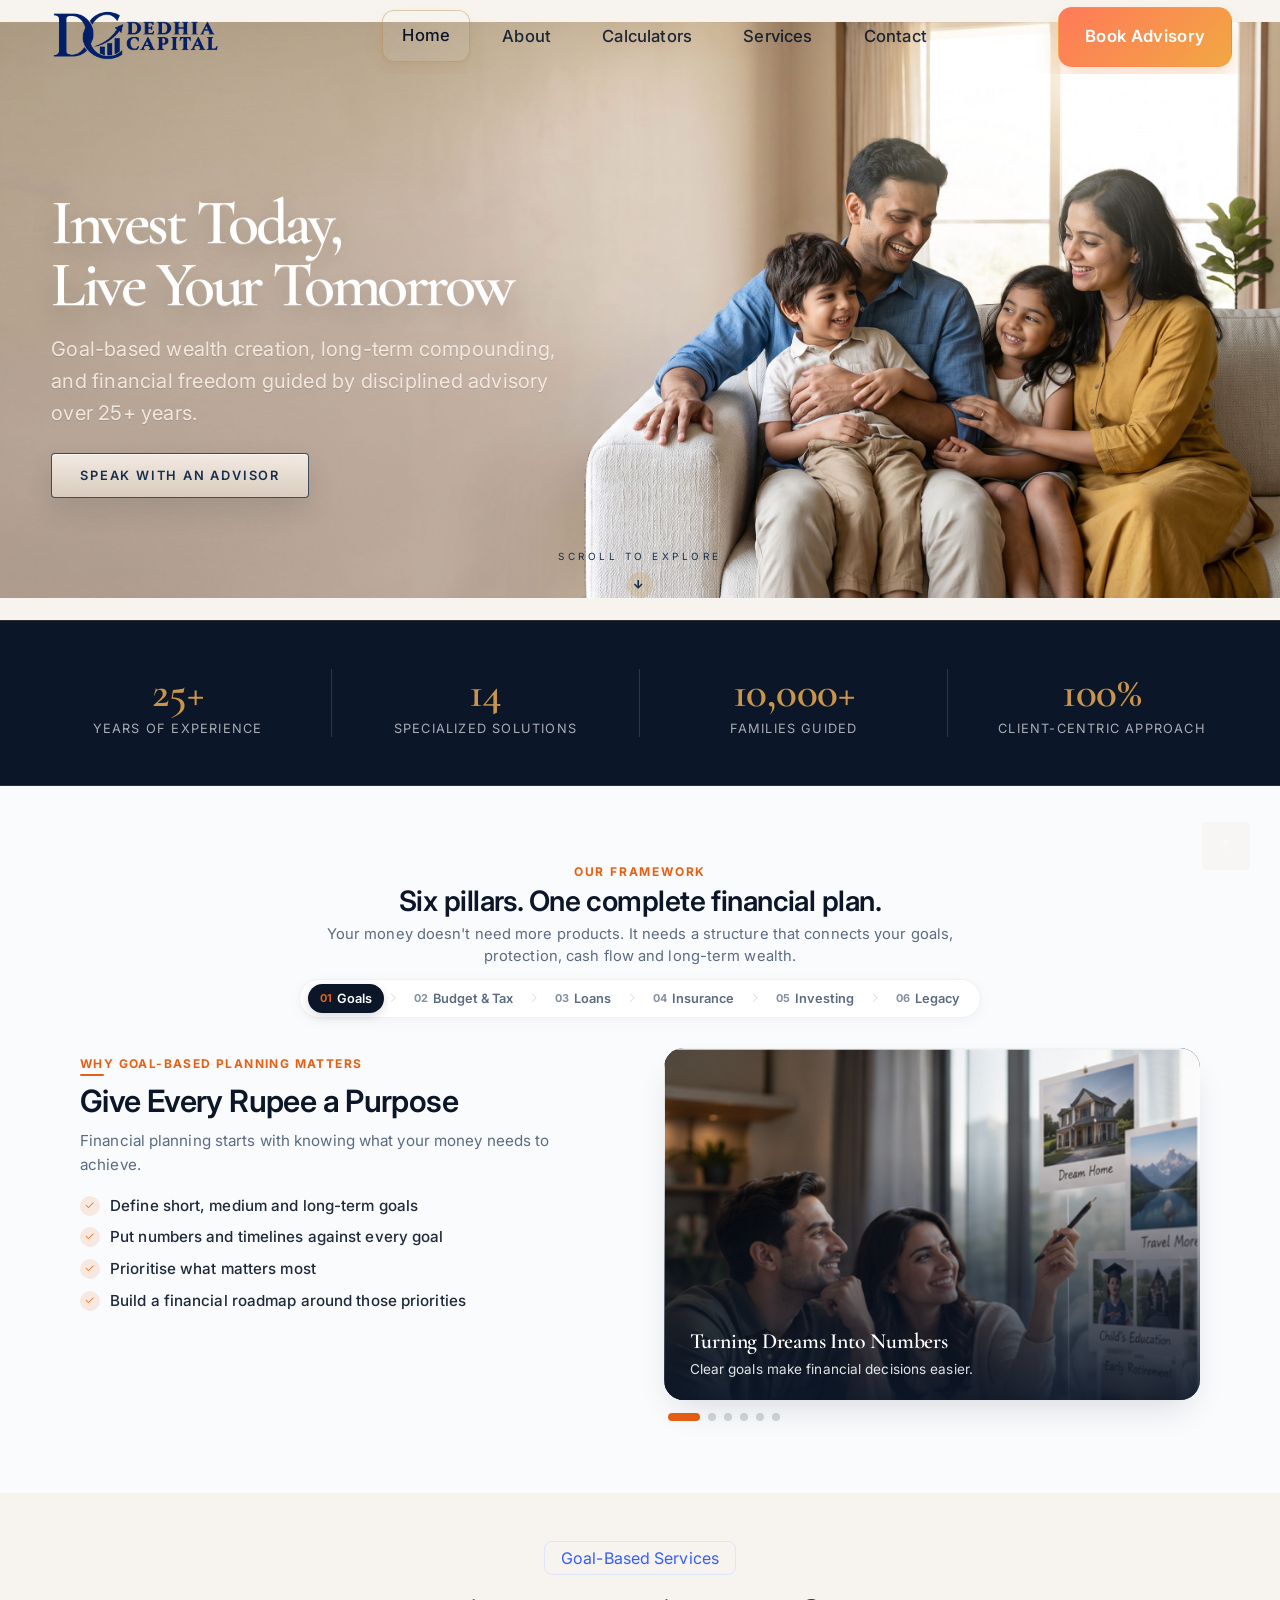
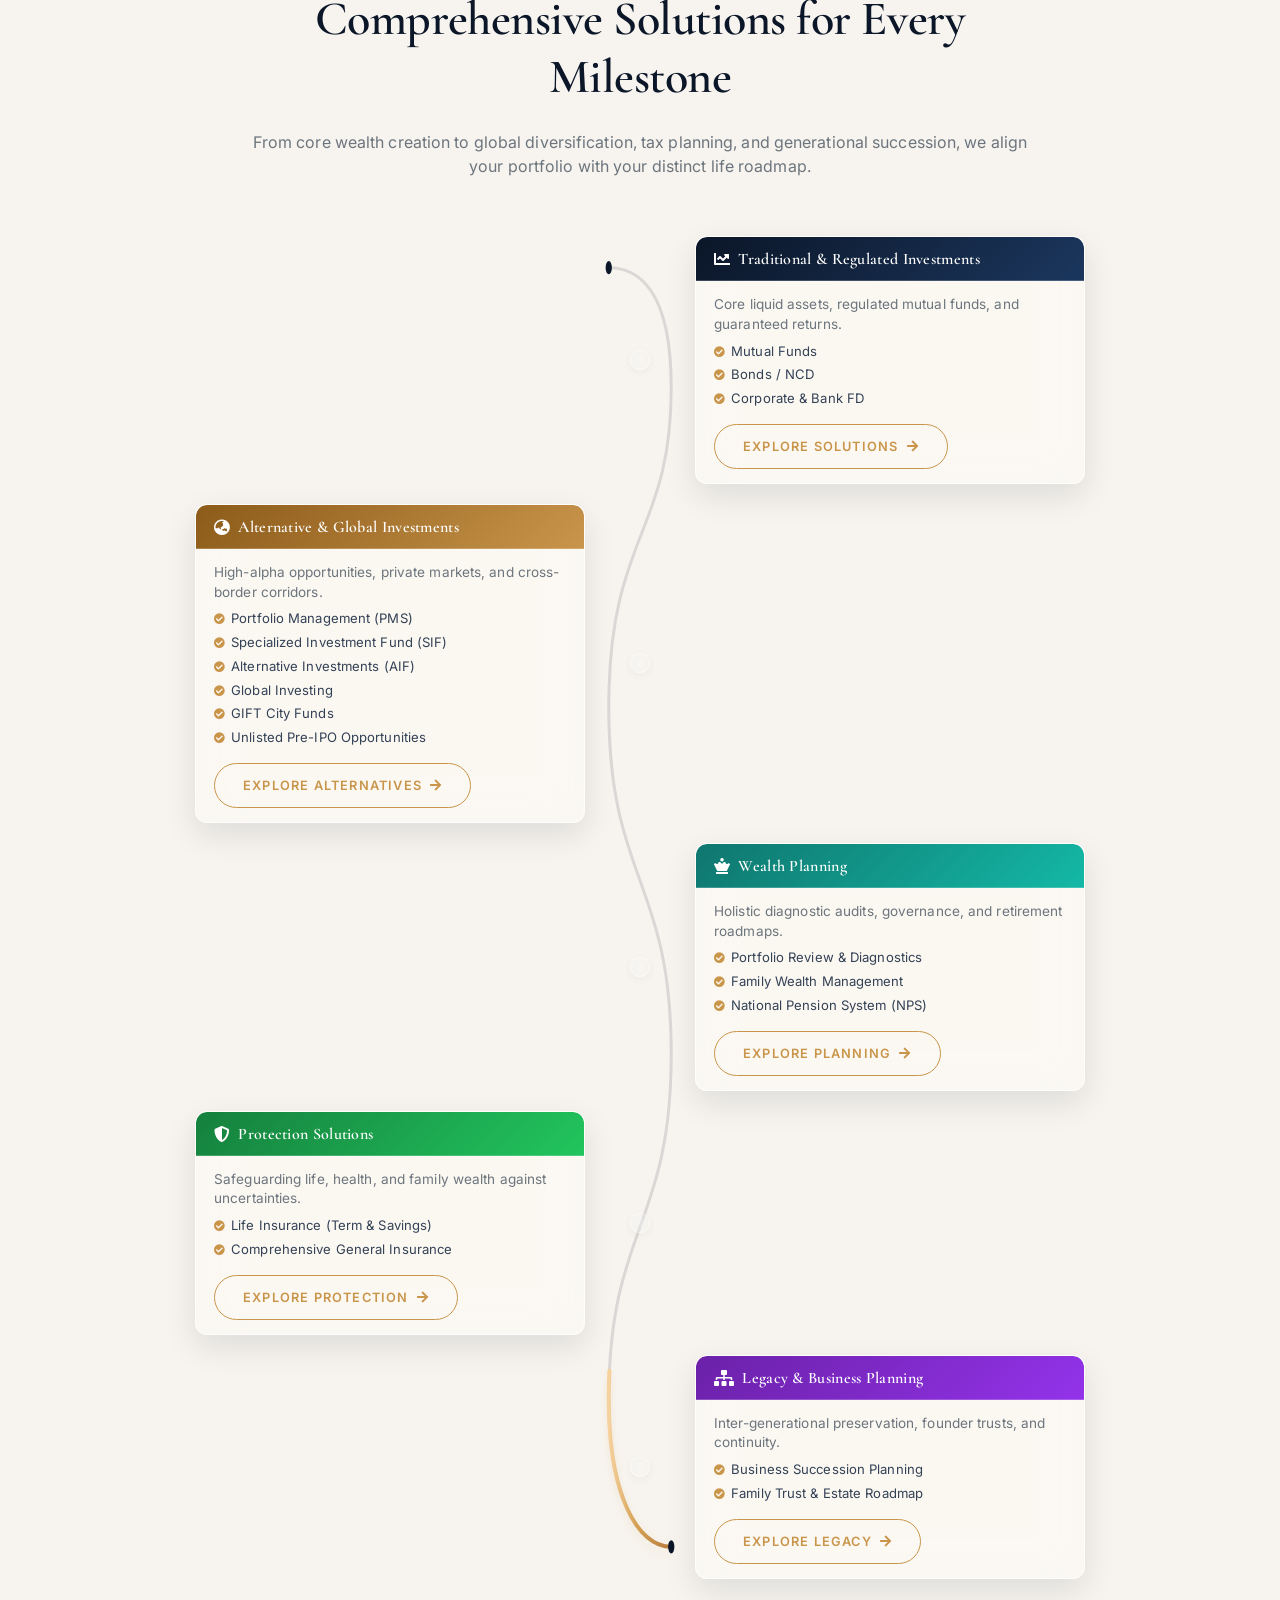
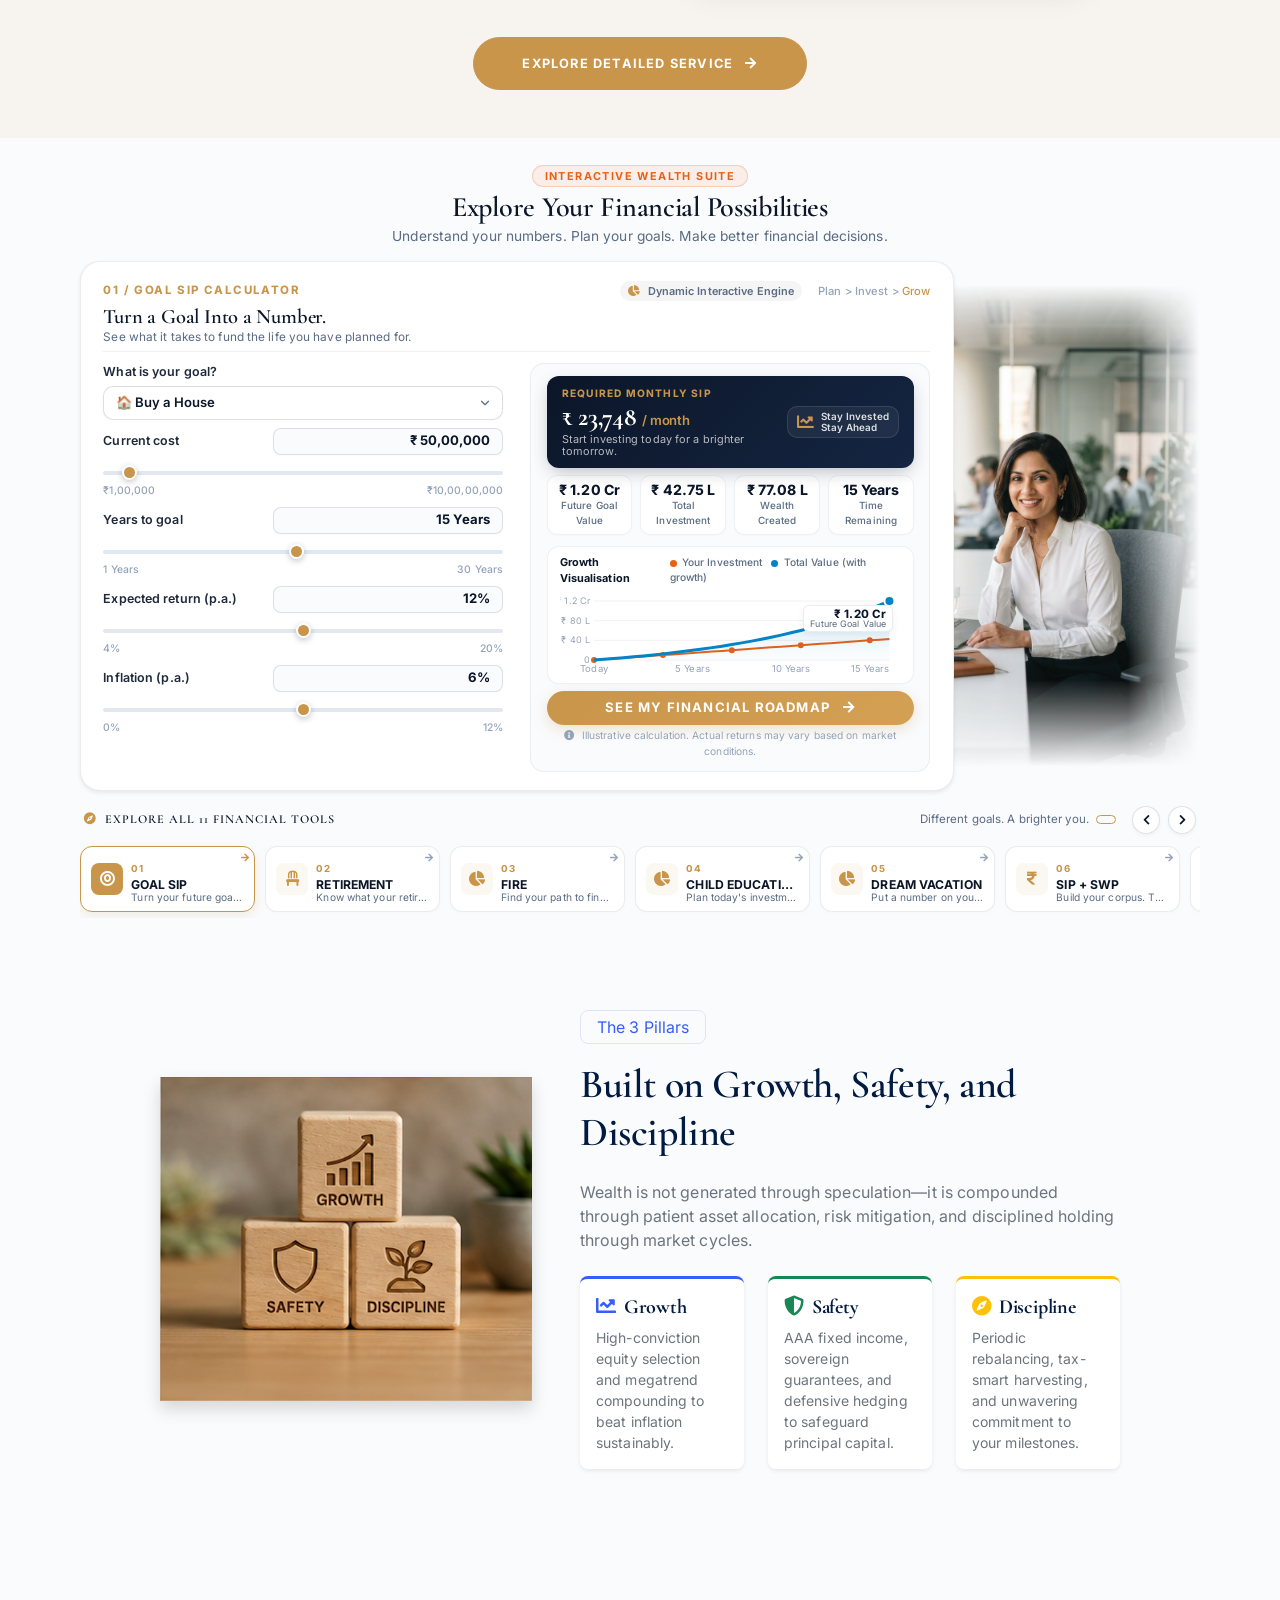
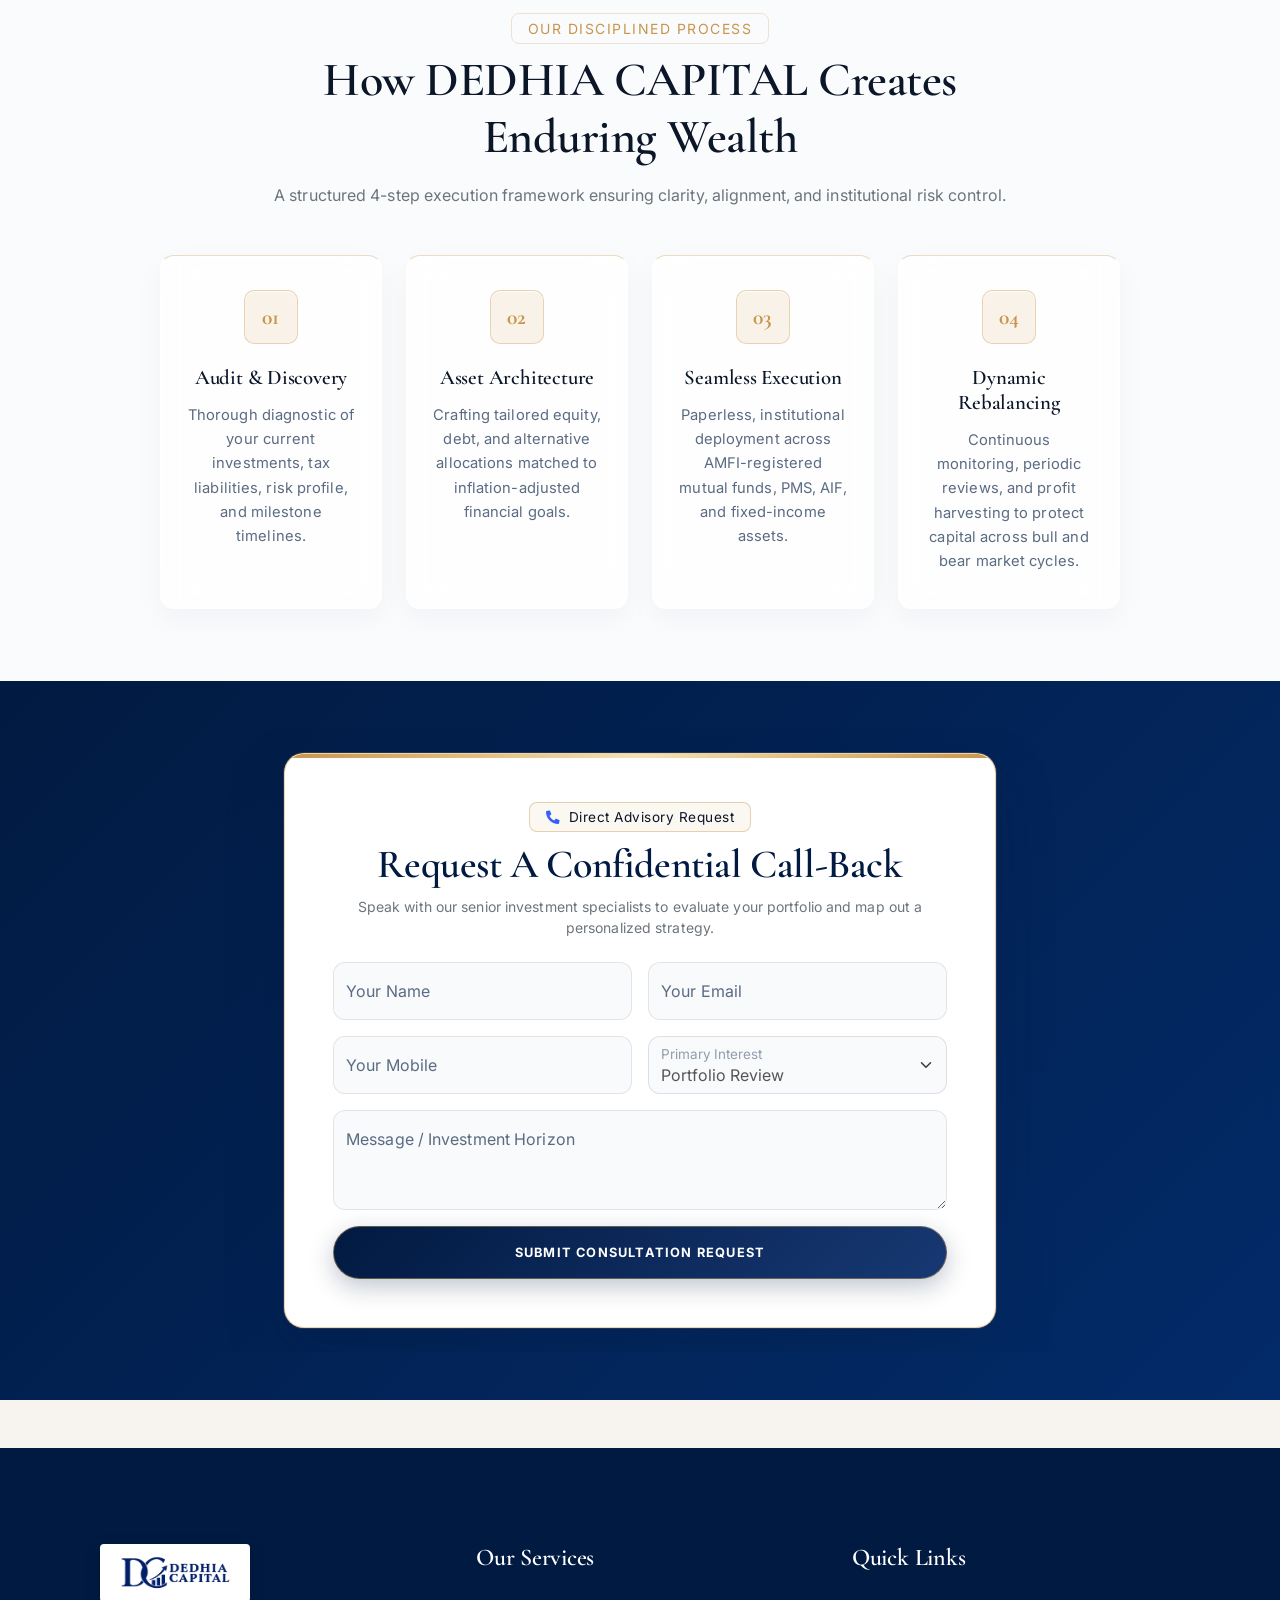
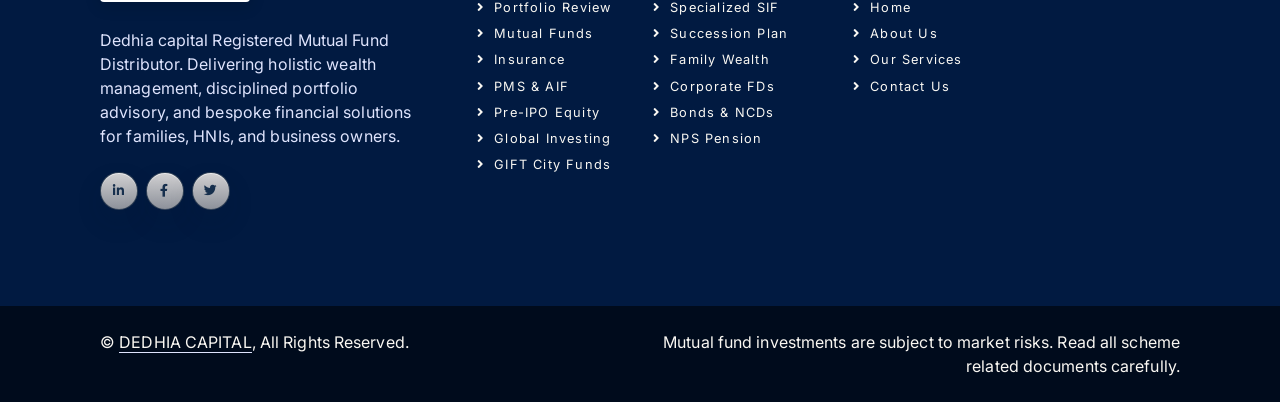
==== Dedhida-1.0.0/index.html @ 69e86190 "first commit" ====
<!DOCTYPE html>

<html lang="en">

<head>
    <meta charset="utf-8" />
    <title>DEDHIA CAPITAL - Goal-Based Wealth Advisory | Dedhia capital Registered Mutual Fund Distributor</title>
    <meta content="width=device-width, initial-scale=1.0" name="viewport" />
    <meta
        content="DEDHIA CAPITAL, Mutual Fund Distributor, Goal-Based Investment, Wealth Management, Retirement Planning, Child Education SIP, PMS, AIF, GIFT City"
        name="keywords" />
    <meta
        content="Achieve your financial goals with DEDHIA CAPITAL's goal-based wealth advisory and bespoke investment planning backed by 25+ years of experience."
        name="description" />
    <!-- Favicon -->
    <link href="img/favicon.ico" rel="icon" />
    <!-- Google Web Fonts -->
    <link href="https://fonts.googleapis.com" rel="preconnect" />
    <link crossorigin="" href="https://fonts.gstatic.com" rel="preconnect" />
    <link
        href="https://fonts.googleapis.com/css2?family=Cormorant+Garamond:ital,wght@0,400;0,500;0,600;0,700;1,400;1,600&amp;family=Inter:wght@300;400;500;600;700&amp;display=swap"
        rel="stylesheet" />
    <!-- Icon Font Stylesheet -->
    <link href="https://cdnjs.cloudflare.com/ajax/libs/font-awesome/5.10.0/css/all.min.css" rel="stylesheet" />
    <link href="https://cdn.jsdelivr.net/npm/bootstrap-icons@1.4.1/font/bootstrap-icons.css" rel="stylesheet" />
    <!-- Libraries Stylesheet -->
    <link href="lib/animate/animate.min.css" rel="stylesheet" />
    <link href="lib/owlcarousel/assets/owl.carousel.min.css" rel="stylesheet" />
    <!-- Customized Bootstrap Stylesheet -->
    <link href="css/bootstrap.min.css" rel="stylesheet" />
    <!-- Template Stylesheet -->
    <link href="css/style.css" rel="stylesheet" />
</head>

<body>
    <!-- Spinner Start -->
    <div class="show bg-white position-fixed translate-middle w-100 vh-100 top-50 start-50 d-flex align-items-center justify-content-center"
        id="spinner">
        <div class="spinner-border text-primary" role="status" style="width: 3rem; height: 3rem;"></div>
    </div>
    <!-- Spinner End -->
    <!-- Navbar Start -->
    <div class="container-fluid fixed-top px-0 wow fadeIn" data-wow-delay="0.1s">
        <nav class="navbar navbar-expand-lg navbar-light py-lg-0 px-lg-5 wow fadeIn" data-wow-delay="0.1s">
            <a class="navbar-brand ms-4 ms-lg-0 py-2" href="index.html">
                <img alt="DEDHIA CAPITAL" class="logo" src="img/logo.png" />
            </a>
            <button class="navbar-toggler me-4" data-bs-target="#navbarCollapse" data-bs-toggle="collapse"
                type="button">
                <span class="navbar-toggler-icon"></span>
            </button>
            <div class="collapse navbar-collapse" id="navbarCollapse">
                <div class="navbar-nav ms-auto p-4 p-lg-0">
                    <a class="nav-item nav-link active" href="index.html">Home</a>
                    <a class="nav-item nav-link" href="about.html">About</a>
                    <a class="nav-item nav-link" href="calculators.html">Calculators</a>
                    <a class="nav-item nav-link" href="#services">Services</a>
                    <a class="nav-item nav-link" href="contact.html">Contact</a>
                </div>
                <div class="d-none d-lg-flex ms-2">
                    <a class="btn btn-primary py-2 px-4" href="contact.html">Book Advisory</a>
                </div>
            </div>
        </nav>
    </div>
    <!-- Navbar End -->
    <!-- Hero Section (Strat8 Format) Start -->
    <div class="hero-dark-banner wow fadeIn" data-wow-delay="0.1s">
        <div class="hero-grain"></div>
        <div class="hero-glow"></div>
        <div class="container py-lg-5 position-relative">
            <div class="row align-items-center">
                <div class="col-lg-7 col-xl-6 hero-copy wow fadeInLeft" data-wow-delay="0.2s">
                    <h1 class="display-3 fw-bold text-white mb-3 font-serif" style="line-height: 0.98;">
                        Invest Today,<br />Live Your Tomorrow
                    </h1>
                    <p class="fs-5 mb-4 text-white-70 d-none d-md-block" style="line-height: 1.6; max-width: 540px;">
                        Goal-based wealth creation, long-term compounding, and financial freedom guided by disciplined
                        advisory over 25+ years.
                    </p>
                    <a class="btn btn-outline-light" href="contact.html">
                        SPEAK WITH AN ADVISOR
                    </a>
                </div>
            </div where is the padding for this section on which line>
        </div>
        <a aria-label="Scroll to explore" class="hero-scroll-cue" href="#wealth-journey">
            <span>SCROLL TO EXPLORE</span><i class="fa fa-arrow-down"></i>
        </a>
    </div>
    <!-- Hero Section End -->
    <!-- Key Stats Metrics Bar Start -->
    <div class="container-fluid premium-stats-bar py-4 py-md-5">
        <div class="container px-2 px-md-3">
            <div class="row g-1 g-sm-3 g-md-4 text-center align-items-center stats-row">
                <div class="col-3 border-end border-gold-subtle stat-col">
                    <h2 class="display-5 fw-bold text-gold mb-1 font-serif stat-number" data-count="25" data-suffix="+">
                        0</h2>
                    <p class="mb-0 stat-label">Years of Experience</p>
                </div>
                <div class="col-3 border-end border-gold-subtle stat-col">
                    <h2 class="display-5 fw-bold text-gold mb-1 font-serif stat-number" data-count="14">0</h2>
                    <p class="mb-0 stat-label">Specialized Solutions</p>
                </div>
                <div class="col-3 border-end border-gold-subtle stat-col">
                    <h2 class="display-5 fw-bold text-gold mb-1 font-serif stat-number" data-count="10000"
                        data-suffix="+">0</h2>
                    <p class="mb-0 stat-label">Families Guided</p>
                </div>
                <div class="col-3 stat-col">
                    <h2 class="display-5 fw-bold text-gold mb-1 font-serif stat-number" data-count="100"
                        data-suffix="%">0</h2>
                    <p class="mb-0 stat-label">Client-Centric Approach</p>
                </div>
            </div>
        </div>
    </div>
    <!-- Key Stats Metrics Bar End -->

    <!-- Our Framework Section Start (Strat8 Master Reference) -->
    <section class="framework-section py-5 position-relative" id="our-framework">
        <div class="container py-lg-4">

            <!-- Section Header (Editorial & Premium) -->
            <div class="row justify-content-center text-center mb-2 mb-lg-3 wow fadeInUp" data-wow-delay="0.1s">
                <div class="col-lg-9 col-xl-8">
                    <span class="framework-section-eyebrow">OUR FRAMEWORK</span>
                    <h2 class="framework-section-title">Six pillars. One complete financial plan.</h2>
                    <p class="framework-section-subtitle">
                        Your money doesn't need more products. It needs a structure that connects your goals,
                        protection, cash flow and long-term wealth.
                    </p>

                    <!-- 6 Pillars Flow / Connected Pipeline Bar -->
                    <div class="framework-pipeline-nav" role="tablist" aria-label="Framework Pillars">
                        <button class="pipeline-tab active" data-slide="0" role="tab" aria-selected="true"
                            aria-controls="framework-slide-content">
                            <span class="pipeline-num">01</span>
                            <span class="pipeline-name">Goals</span>
                        </button>
                        <div class="pipeline-arrow"><i class="bi bi-chevron-right"></i></div>
                        <button class="pipeline-tab" data-slide="1" role="tab" aria-selected="false"
                            aria-controls="framework-slide-content">
                            <span class="pipeline-num">02</span>
                            <span class="pipeline-name">Budget &amp; Tax</span>
                        </button>
                        <div class="pipeline-arrow"><i class="bi bi-chevron-right"></i></div>
                        <button class="pipeline-tab" data-slide="2" role="tab" aria-selected="false"
                            aria-controls="framework-slide-content">
                            <span class="pipeline-num">03</span>
                            <span class="pipeline-name">Loans</span>
                        </button>
                        <div class="pipeline-arrow"><i class="bi bi-chevron-right"></i></div>
                        <button class="pipeline-tab" data-slide="3" role="tab" aria-selected="false"
                            aria-controls="framework-slide-content">
                            <span class="pipeline-num">04</span>
                            <span class="pipeline-name">Insurance</span>
                        </button>
                        <div class="pipeline-arrow"><i class="bi bi-chevron-right"></i></div>
                        <button class="pipeline-tab" data-slide="4" role="tab" aria-selected="false"
                            aria-controls="framework-slide-content">
                            <span class="pipeline-num">05</span>
                            <span class="pipeline-name">Investing</span>
                        </button>
                        <div class="pipeline-arrow"><i class="bi bi-chevron-right"></i></div>
                        <button class="pipeline-tab" data-slide="5" role="tab" aria-selected="false"
                            aria-controls="framework-slide-content">
                            <span class="pipeline-num">06</span>
                            <span class="pipeline-name">Legacy</span>
                        </button>
                    </div>
                </div>
            </div>

            <!-- Two-Column Interactive Framework Showcase -->
            <div class="framework-showcase-container" id="framework-carousel">
                <div class="row align-items-start g-4 g-lg-5">

                    <!-- Left Column: Editorial Slide Content (~48%) -->
                    <div class="col-lg-6 col-xl-6 framework-col-left">
                        <div class="framework-content-card" id="framework-slide-content">
                            <div class="framework-slide-eyebrow" id="fw-eyebrow">WHY GOAL-BASED PLANNING MATTERS</div>
                            <h3 class="framework-slide-heading" id="fw-heading">Give Every Rupee a Purpose</h3>
                            <p class="framework-slide-desc" id="fw-desc">
                                Financial planning starts with knowing what your money needs to achieve.
                            </p>
                            <ul class="framework-bullets-list" id="fw-bullets">
                                <li>
                                    <span class="fw-check-icon"><i class="bi bi-check2"></i></span>
                                    <span class="fw-bullet-text">Define short, medium and long-term goals</span>
                                </li>
                                <li>
                                    <span class="fw-check-icon"><i class="bi bi-check2"></i></span>
                                    <span class="fw-bullet-text">Put numbers and timelines against every goal</span>
                                </li>
                                <li>
                                    <span class="fw-check-icon"><i class="bi bi-check2"></i></span>
                                    <span class="fw-bullet-text">Prioritise what matters most</span>
                                </li>
                                <li>
                                    <span class="fw-check-icon"><i class="bi bi-check2"></i></span>
                                    <span class="fw-bullet-text">Build a financial roadmap around those
                                        priorities</span>
                                </li>
                            </ul>
                        </div>
                    </div>

                    <!-- Right Column: Photographic Card & Indicators (~52%) -->
                    <div class="col-lg-6 col-xl-6 framework-col-right">
                        <div class="framework-image-card-wrapper" id="fw-card-wrapper">
                            <div class="framework-image-card">
                                <img src="img/1.png" alt="Couple defining and planning long-term financial goals"
                                    id="fw-image" class="framework-img" />
                                <div class="framework-image-overlay"></div>
                                <div class="framework-image-caption">
                                    <h4 class="framework-card-headline" id="fw-card-headline">Turning Dreams Into
                                        Numbers</h4>
                                    <p class="framework-card-subtext" id="fw-card-subtext">Clear goals make financial
                                        decisions easier.</p>
                                </div>
                            </div>
                        </div>

                        <!-- Carousel Indicators Navigation (Strat8 exact style) -->
                        <div class="framework-nav-wrapper">
                            <div class="framework-indicators" id="fw-indicators" role="tablist"
                                aria-label="Slide Indicators">
                                <button class="fw-dot active" data-index="0"
                                    aria-label="Pillar 1: Goal Planning"></button>
                                <button class="fw-dot" data-index="1" aria-label="Pillar 2: Budget & Tax"></button>
                                <button class="fw-dot" data-index="2" aria-label="Pillar 3: Loans"></button>
                                <button class="fw-dot" data-index="3" aria-label="Pillar 4: Insurance"></button>
                                <button class="fw-dot" data-index="4" aria-label="Pillar 5: Investing"></button>
                                <button class="fw-dot" data-index="5" aria-label="Pillar 6: Estate & Legacy"></button>
                            </div>
                        </div>
                    </div>

                </div>
            </div>

        </div>
    </section>
    <!-- Our Framework Section End -->

    <!-- Goal-Based Services Section (Serpentine Roadmap) Start -->
    <div class="container-xxl py-5 position-relative" id="services">
        <div class="container">
            <div class="text-center mx-auto mb-5 wow fadeInUp" data-wow-delay="0.1s" style="max-width: 800px;">
                <p class="d-inline-block border rounded text-primary fw-semi-bold py-1 px-3">Goal-Based Services</p>
                <h1 class="display-5 mb-4 font-serif">Comprehensive Solutions for Every Milestone</h1>
                <p class="text-muted">
                    From core wealth creation to global diversification, tax planning, and generational succession, we
                    align your portfolio with your distinct life roadmap.
                </p>
            </div>

            <!-- Serpentine Roadmap Diagram for 5 Service Categories -->
            <div class="milestone-roadmap-wrapper wow fadeInUp" data-wow-delay="0.2s">
                <!-- SVG Serpentine Track for Desktop -->
                <svg class="roadmap-spine-svg" fill="none" preserveAspectRatio="none" viewBox="0 0 160 1000"
                    xmlns="http://www.w3.org/2000/svg">
                    <defs>
                        <linearGradient id="progressGradient" x1="0%" x2="100%" y1="0%" y2="0%">
                            <stop offset="0%" stop-color="#F6D29F"></stop>
                            <stop offset="45%" stop-color="#D4A054"></stop>
                            <stop offset="100%" stop-color="#B77B3C"></stop>
                        </linearGradient>
                    </defs>
                    <!-- Top terminal dot -->
                    <circle cx="30" cy="20" fill="#0B1628" r="5"></circle>
                    <!-- Serpentine Path connecting 5 nodes: 1(R), 2(L), 3(R), 4(L), 5(R) -->
                    <path class="roadmap-track-base" d="M 30 20
                             C 75 20, 130 35, 130 110
                             C 130 220, 30 220, 30 350
                             C 30 480, 130 480, 130 610
                             C 130 740, 30 740, 30 870
                             C 30 940, 75 980, 130 980" fill="none" stroke="#0B1628" stroke-linecap="round"
                        stroke-width="3" vector-effect="non-scaling-stroke"></path>
                    <path class="roadmap-track-progress" d="M 30 20
                             C 75 20, 130 35, 130 110
                             C 130 220, 30 220, 30 350
                             C 30 480, 130 480, 130 610
                             C 130 740, 30 740, 30 870
                             C 30 940, 75 980, 130 980" fill="none" stroke="url(#progressGradient)"
                        stroke-linecap="round" stroke-width="4" vector-effect="non-scaling-stroke"></path>
                    <!-- Bottom terminal dot -->
                    <circle cx="130" cy="980" fill="#0B1628" r="5"></circle>
                </svg>

                <!-- Step 1: Traditional & Regulated Investments (Right) -->
                <div class="roadmap-step step-right">
                    <div class="roadmap-node">1</div>
                    <div class="roadmap-card">
                        <div class="roadmap-card-header header-traditional">
                            <i class="fa fa-chart-line me-2"></i> Traditional &amp; Regulated Investments
                        </div>
                        <div class="roadmap-card-body">
                            <p class="text-muted small mb-2 fw-semi-bold">Core liquid assets, regulated mutual funds,
                                and guaranteed returns.</p>
                            <ul class="home-category-list mb-3">
                                <li><i class="fa fa-check-circle"></i> Mutual Funds</li>
                                <li><i class="fa fa-check-circle"></i> Bonds / NCD</li>
                                <li><i class="fa fa-check-circle"></i> Corporate &amp; Bank FD</li>
                            </ul>
                            <a href="service.html" class="btn btn-sm btn-outline-primary rounded-pill">Explore Solutions
                                <i class="fa fa-arrow-right ms-1"></i></a>
                        </div>
                    </div>
                </div>

                <!-- Step 2: Alternative & Global Investments (Left) -->
                <div class="roadmap-step step-left">
                    <div class="roadmap-node">2</div>
                    <div class="roadmap-card">
                        <div class="roadmap-card-header header-alternative">
                            <i class="fa fa-globe-asia me-2"></i> Alternative &amp; Global Investments
                        </div>
                        <div class="roadmap-card-body">
                            <p class="text-muted small mb-2 fw-semi-bold">High-alpha opportunities, private markets, and
                                cross-border corridors.</p>
                            <ul class="home-category-list mb-3">
                                <li><i class="fa fa-check-circle"></i> Portfolio Management (PMS)</li>
                                <li><i class="fa fa-check-circle"></i> Specialized Investment Fund (SIF)</li>
                                <li><i class="fa fa-check-circle"></i> Alternative Investments (AIF)</li>
                                <li><i class="fa fa-check-circle"></i> Global Investing</li>
                                <li><i class="fa fa-check-circle"></i> GIFT City Funds</li>
                                <li><i class="fa fa-check-circle"></i> Unlisted Pre-IPO Opportunities</li>
                            </ul>
                            <a href="service.html" class="btn btn-sm btn-outline-primary rounded-pill">Explore
                                Alternatives <i class="fa fa-arrow-right ms-1"></i></a>
                        </div>
                    </div>
                </div>

                <!-- Step 3: Wealth Planning (Right) -->
                <div class="roadmap-step step-right">
                    <div class="roadmap-node">3</div>
                    <div class="roadmap-card">
                        <div class="roadmap-card-header header-wealth">
                            <i class="fa fa-chess-queen me-2"></i> Wealth Planning
                        </div>
                        <div class="roadmap-card-body">
                            <p class="text-muted small mb-2 fw-semi-bold">Holistic diagnostic audits, governance, and
                                retirement roadmaps.</p>
                            <ul class="home-category-list mb-3">
                                <li><i class="fa fa-check-circle"></i> Portfolio Review &amp; Diagnostics</li>
                                <li><i class="fa fa-check-circle"></i> Family Wealth Management</li>
                                <li><i class="fa fa-check-circle"></i> National Pension System (NPS)</li>
                            </ul>
                            <a href="service.html" class="btn btn-sm btn-outline-primary rounded-pill">Explore Planning
                                <i class="fa fa-arrow-right ms-1"></i></a>
                        </div>
                    </div>
                </div>

                <!-- Step 4: Protection Solutions (Left) -->
                <div class="roadmap-step step-left">
                    <div class="roadmap-node">4</div>
                    <div class="roadmap-card">
                        <div class="roadmap-card-header header-protection">
                            <i class="fa fa-shield-alt me-2"></i> Protection Solutions
                        </div>
                        <div class="roadmap-card-body">
                            <p class="text-muted small mb-2 fw-semi-bold">Safeguarding life, health, and family wealth
                                against uncertainties.</p>
                            <ul class="home-category-list mb-3">
                                <li><i class="fa fa-check-circle"></i> Life Insurance (Term &amp; Savings)</li>
                                <li><i class="fa fa-check-circle"></i> Comprehensive General Insurance</li>
                            </ul>
                            <a href="service.html" class="btn btn-sm btn-outline-primary rounded-pill">Explore
                                Protection <i class="fa fa-arrow-right ms-1"></i></a>
                        </div>
                    </div>
                </div>

                <!-- Step 5: Legacy & Business Planning (Right) -->
                <div class="roadmap-step step-right">
                    <div class="roadmap-node">5</div>
                    <div class="roadmap-card">
                        <div class="roadmap-card-header header-legacy">
                            <i class="fa fa-sitemap me-2"></i> Legacy &amp; Business Planning
                        </div>
                        <div class="roadmap-card-body">
                            <p class="text-muted small mb-2 fw-semi-bold">Inter-generational preservation, founder
                                trusts, and continuity.</p>
                            <ul class="home-category-list mb-3">
                                <li><i class="fa fa-check-circle"></i> Business Succession Planning</li>
                                <li><i class="fa fa-check-circle"></i> Family Trust &amp; Estate Roadmap</li>
                            </ul>
                            <a href="service.html" class="btn btn-sm btn-outline-primary rounded-pill">Explore Legacy
                                <i class="fa fa-arrow-right ms-1"></i></a>
                        </div>
                    </div>
                </div>
            </div>

            <!-- Bottom CTA -->
            <div class="text-center mt-5">
                <a href="service.html" class="btn btn-primary py-3 px-5 rounded-pill fw-bold">
                    EXPLORE DETAILED SERVICE <i class="fa fa-arrow-right ms-2"></i>
                </a>
            </div>
        </div>
    </div>
    <!-- Goal-Based Services Section End -->

    <!-- Explore Your Financial Possibilities (Interactive Financial Calculators) Start -->
    <section class="calc-experience-section position-relative" id="financial-calculators">
        <div class="container position-relative" style="z-index: 2;">

            <!-- Section Header -->
            <div class="text-center mx-auto mb-3 wow fadeInUp" data-wow-delay="0.1s" style="max-width: 780px;">
                <span class="calc-section-badge">INTERACTIVE WEALTH SUITE</span>
                <h2 class="calc-section-title">Explore Your Financial Possibilities</h2>
                <p class="calc-section-subtitle">
                    Understand your numbers. Plan your goals. Make better financial decisions.
                </p>
            </div>

            <!-- Master Interactive Hero Calculator Stage with Advisor Visual -->
            <div class="calc-hero-stage wow fadeInUp" data-wow-delay="0.2s">
                <div class="calc-master-card shadow-sm" id="calc-master-container">

                    <!-- Calculator Meta Header -->
                    <div class="calc-card-header">
                        <div class="d-flex flex-wrap align-items-center justify-content-between gap-2 mb-1">
                            <div class="calc-tool-badge" id="calc-tool-badge">01 / GOAL SIP CALCULATOR</div>
                            <div class="d-flex align-items-center gap-3">
                                <div class="calc-quick-tag"><i class="fa fa-chart-pie me-1 text-gold"></i> Dynamic
                                    Interactive Engine</div>
                                <div class="calc-breadcrumb-nav d-none d-md-inline">Plan &gt; Invest &gt;
                                    <span>Grow</span>
                                </div>
                            </div>
                        </div>
                        <h3 class="calc-tool-headline" id="calc-tool-headline">Turn a Goal Into a Number.</h3>
                        <p class="calc-tool-subtext" id="calc-tool-subtext">See what it takes to fund the life you have
                            planned for.</p>
                    </div>

                    <!-- Two-Column Interactive Layout -->
                    <div class="row g-3 align-items-stretch">

                        <!-- Left Column: Inputs -->
                        <div class="col-lg-6 calc-col-inputs">
                            <div class="calc-inputs-wrapper" id="calc-dynamic-inputs">
                                <!-- Dynamic Inputs rendered by JS Engine -->
                            </div>
                        </div>

                        <!-- Right Column: Results & Visualization -->
                        <div class="col-lg-6 calc-col-results">
                            <div class="calc-results-card">

                                <!-- Primary Result Highlight (Navy Box) -->
                                <div class="calc-primary-result-box">
                                    <div class="calc-primary-box-left">
                                        <span class="calc-result-label" id="calc-primary-label">REQUIRED MONTHLY
                                            SIP</span>
                                        <div class="calc-result-value" id="calc-primary-val">₹ 21,487 <span
                                                class="calc-result-unit">/ month</span></div>
                                        <div class="calc-result-tagline" id="calc-primary-tagline">Start investing today
                                            for a brighter tomorrow.</div>
                                    </div>
                                    <div class="calc-primary-box-right d-none d-sm-flex">
                                        <i class="fa fa-chart-line calc-badge-icon"></i>
                                        <div class="calc-badge-text">Stay Invested<br>Stay Ahead</div>
                                    </div>
                                </div>

                                <!-- Secondary Metrics Grid (4 metrics) -->
                                <div class="row g-2 calc-secondary-grid" id="calc-secondary-metrics">
                                    <!-- Dynamic metrics rendered by JS Engine -->
                                </div>

                                <!-- Dynamic Data Visualization Chart -->
                                <div class="calc-chart-container mt-1">
                                    <div class="d-flex align-items-center justify-content-between mb-1">
                                        <span class="calc-chart-title" id="calc-chart-title">Growth Visualisation</span>
                                        <span class="calc-chart-legend" id="calc-chart-legend">
                                            <span class="legend-dot-orange"></span> Your Investment
                                            <span class="legend-dot-blue"></span> Total Value (with growth)
                                        </span>
                                    </div>
                                    <div class="calc-canvas-wrapper">
                                        <canvas id="calc-growth-canvas" height="85"></canvas>
                                        <div class="calc-chart-badge-overlay" id="calc-chart-overlay">
                                            <div class="calc-chart-badge-val" id="calc-chart-overlay-val">₹ 1.19 Cr
                                            </div>
                                            <div class="calc-chart-badge-lbl" id="calc-chart-overlay-lbl">Goal Value
                                            </div>
                                        </div>
                                    </div>
                                </div>

                                <!-- Primary CTA & Disclaimer -->
                                <div class="calc-footer-cta mt-2 text-center">
                                    <a href="contact.html"
                                        class="btn btn-primary w-100 py-2 rounded-pill fw-bold calc-cta-btn">
                                        See My Financial Roadmap <i class="fa fa-arrow-right ms-2"></i>
                                    </a>
                                    <p class="calc-disclaimer mb-0 mt-1">
                                        <i class="fa fa-info-circle me-1"></i> Illustrative calculation. Actual returns
                                        may vary based on market conditions.
                                    </p>
                                </div>

                            </div>
                        </div>

                    </div>

                </div>

                <!-- Right Side Professional Advisor Visual Framing -->
                <div class="calc-advisor-visual d-none d-xl-flex">
                    <img src="img/calc-advisor.png" alt="Dedicated Financial Advisor" class="calc-advisor-img" />
                </div>
            </div>

            <!-- Horizontal Moving Calculator Rail (Explore Financial Tools) -->
            <div class="calc-rail-section mt-3 pt-1 wow fadeInUp" data-wow-delay="0.3s">
                <div class="d-flex align-items-center justify-content-between mb-2 px-1">
                    <h4 class="calc-rail-heading mb-0">
                        <i class="fa fa-compass text-gold me-2"></i>EXPLORE ALL 11 FINANCIAL TOOLS
                    </h4>
                    <div class="d-flex align-items-center">
                        <span class="calc-rail-tagline d-none d-md-inline me-3">
                            Different goals. A brighter you. <span class="calc-rail-tagline-dot"></span>
                        </span>
                        <div class="d-flex gap-2">
                            <button type="button" class="calc-rail-nav-btn" id="calc-rail-prev"
                                aria-label="Previous Tool"><i class="fa fa-chevron-left"></i></button>
                            <button type="button" class="calc-rail-nav-btn" id="calc-rail-next"
                                aria-label="Next Tool"><i class="fa fa-chevron-right"></i></button>
                        </div>
                    </div>
                </div>

                <!-- Continuous Rail Marquee -->
                <div class="calc-rail-marquee" id="calc-rail-marquee">
                    <div class="calc-rail-track" id="calc-rail-track">
                        <!-- 11 Calculator Interactive Cards rendered dynamically & duplicated for infinite loop -->
                    </div>
                </div>
            </div>

        </div>
    </section>
    <!-- Explore Your Financial Possibilities End -->

    <!-- Core Investment Philosophy (Growth, Safety, Discipline) Start -->
    <div class="container-xxl py-5" style="background: #FAFBFD;">
        <div class="container py-4">
            <div class="row g-5 align-items-center">
                <div class="col-lg-5 wow fadeInLeft" data-wow-delay="0.1s">
                    <div class="text-center">
                        <img alt="Growth, Safety, Discipline - DEDHIA CAPITAL" class="img-fluid rounded-4 shadow"
                            src="img/philosophy-blocks.png" style="max-height: 420px; object-fit: contain;" />
                    </div>
                </div>
                <div class="col-lg-7 wow fadeInRight" data-wow-delay="0.2s">
                    <div class="d-inline-block border rounded text-primary fw-semi-bold py-1 px-3 mb-3">The 3 Pillars
                    </div>
                    <h2 class="display-6 fw-bold mb-4 text-dark">Built on Growth, Safety, and Discipline</h2>
                    <p class="text-muted mb-4">Wealth is not generated through speculation—it is compounded through
                        patient asset allocation, risk mitigation, and disciplined holding through market cycles.</p>
                    <div class="row g-2 g-sm-3 g-lg-4">
                        <div class="col-6 col-md-4 wow fadeInUp" data-wow-delay="0.1s">
                            <div
                                class="bg-white p-3 rounded-3 shadow-sm border-top border-3 border-primary h-100 pillar-card">
                                <h5 class="fw-bold text-dark mb-2"><i
                                        class="fa fa-chart-line text-primary me-2"></i>Growth</h5>
                                <p class="text-muted small mb-0">High-conviction equity selection and megatrend
                                    compounding to beat inflation sustainably.</p>
                            </div>
                        </div>
                        <div class="col-6 col-md-4 wow fadeInUp" data-wow-delay="0.2s">
                            <div
                                class="bg-white p-3 rounded-3 shadow-sm border-top border-3 border-success h-100 pillar-card">
                                <h5 class="fw-bold text-dark mb-2"><i
                                        class="fa fa-shield-alt text-success me-2"></i>Safety</h5>
                                <p class="text-muted small mb-0">AAA fixed income, sovereign guarantees, and defensive
                                    hedging to safeguard principal capital.</p>
                            </div>
                        </div>
                        <div class="col-12 col-sm-6 col-md-4 mx-auto wow fadeInUp" data-wow-delay="0.3s">
                            <div
                                class="bg-white p-3 rounded-3 shadow-sm border-top border-3 border-warning h-100 pillar-card">
                                <h5 class="fw-bold text-dark mb-2"><i
                                        class="fa fa-compass text-warning me-2"></i>Discipline</h5>
                                <p class="text-muted small mb-0">Periodic rebalancing, tax-smart harvesting, and
                                    unwavering commitment to your milestones.</p>
                            </div>
                        </div>
                    </div>
                </div>
            </div>
        </div>
    </div>
    <!-- Core Investment Philosophy End -->


    <!-- How We Work Process Start -->
    <div class="container-xxl py-5" style="background: #FAFBFD;">
        <div class="container py-4">
            <div class="text-center mx-auto wow fadeInUp" data-wow-delay="0.1s" style="max-width: 750px;">
                <p
                    class="d-inline-block border border-gold-subtle rounded text-gold fw-semi-bold py-1 px-3 mb-2 font-sans letter-spacing-1 text-uppercase small">
                    Our Disciplined Process</p>
                <h1 class="display-5 mb-3 font-serif">How DEDHIA CAPITAL Creates Enduring Wealth</h1>
                <p class="text-muted mb-5">A structured 4-step execution framework ensuring clarity, alignment, and
                    institutional risk control.</p>
            </div>
            <div class="row g-2 g-sm-3 g-lg-4">
                <div class="col-6 col-lg-3 wow fadeInUp" data-wow-delay="0.1s">
                    <div class="process-step-box">
                        <div class="process-number-badge">01</div>
                        <h5>Audit &amp; Discovery</h5>
                        <p>Thorough diagnostic of your current investments, tax liabilities, risk profile, and milestone
                            timelines.
                        </p>
                    </div>
                </div>
                <div class="col-6 col-lg-3 wow fadeInUp" data-wow-delay="0.2s">
                    <div class="process-step-box">
                        <div class="process-number-badge">02</div>
                        <h5>Asset Architecture</h5>
                        <p>Crafting tailored equity, debt, and alternative allocations matched to inflation-adjusted
                            financial goals.</p>
                    </div>
                </div>
                <div class="col-6 col-lg-3 wow fadeInUp" data-wow-delay="0.3s">
                    <div class="process-step-box">
                        <div class="process-number-badge">03</div>
                        <h5>Seamless Execution</h5>
                        <p>Paperless, institutional deployment across AMFI-registered mutual funds, PMS, AIF, and
                            fixed-income assets.</p>
                    </div>
                </div>
                <div class="col-6 col-lg-3 wow fadeInUp" data-wow-delay="0.4s">
                    <div class="process-step-box">
                        <div class="process-number-badge">04</div>
                        <h5>Dynamic Rebalancing</h5>
                        <p>Continuous monitoring, periodic reviews, and profit harvesting to protect capital across bull
                            and bear market cycles.</p>
                    </div>
                </div>
            </div>
        </div>
    </div>
    <!-- How We Work Process End -->
    <!-- Callback Consultation Form Start -->
    <div class="container-fluid callback py-5" style="background: linear-gradient(135deg, #011A41 0%, #032b69 100%);">
        <div class="container py-4">
            <div class="row justify-content-center">
                <div class="col-lg-8 wow fadeIn" data-wow-delay="0.1s">
                    <div class="bg-white rounded-4 p-4 p-sm-5 shadow-lg callback-card">
                        <div class="text-center mx-auto mb-4" style="max-width: 600px;">
                            <p
                                class="d-inline-block border border-warning rounded text-dark fw-semi-bold py-1 px-3 mb-2 callback-badge">
                                <i class="fa fa-phone-alt text-primary me-2"></i>Direct Advisory Request
                            </p>
                            <h2 class="display-6 fw-bold text-dark mb-2">Request A Confidential Call-Back</h2>
                            <p class="text-muted small mb-0">Speak with our senior investment specialists to evaluate
                                your portfolio and map out a personalized strategy.</p>
                        </div>
                        <form>
                            <div class="row g-3">
                                <div class="col-sm-6">
                                    <div class="form-floating">
                                        <input class="form-control" id="name" placeholder="Your Name" required=""
                                            type="text" />
                                        <label for="name">Your Name</label>
                                    </div>
                                </div>
                                <div class="col-sm-6">
                                    <div class="form-floating">
                                        <input class="form-control" id="mail" placeholder="Your Email" required=""
                                            type="email" />
                                        <label for="mail">Your Email</label>
                                    </div>
                                </div>
                                <div class="col-sm-6">
                                    <div class="form-floating">
                                        <input class="form-control" id="mobile" placeholder="Your Mobile" required=""
                                            type="text" />
                                        <label for="mobile">Your Mobile</label>
                                    </div>
                                </div>
                                <div class="col-sm-6">
                                    <div class="form-floating">
                                        <select class="form-select" id="serviceSelect">
                                            <option selected="">Portfolio Review</option>
                                            <option>Mutual Funds &amp; SIP</option>
                                            <option>Retirement Planning (Retire Rich)</option>
                                            <option>Child Higher Education Planning</option>
                                            <option>Unlisted Pre-IPO Opportunities</option>
                                            <option>PMS / AIF Solutions</option>
                                            <option>Global Investing / GIFT City</option>
                                            <option>Insurance Planning</option>
                                            <option>Succession &amp; Family Wealth</option>
                                        </select>
                                        <label for="serviceSelect">Primary Interest</label>
                                    </div>
                                </div>
                                <div class="col-12">
                                    <div class="form-floating">
                                        <textarea class="form-control" id="message" placeholder="Leave a message here"
                                            style="height: 100px"></textarea>
                                        <label for="message">Message / Investment Horizon</label>
                                    </div>
                                </div>
                                <div class="col-12 text-center">
                                    <button class="btn btn-primary w-100 py-3 rounded-pill fw-bold" type="submit">Submit
                                        Consultation Request</button>
                                </div>
                            </div>
                        </form>
                    </div>
                </div>
            </div>
        </div>
    </div>
    <!-- Callback Consultation Form End -->

    <!-- Footer Start -->
    <div class="container-fluid bg-dark text-light footer mt-5 py-5 wow fadeIn" data-wow-delay="0.1s">
        <div class="container py-5">
            <div class="row g-5">
                <div class="col-lg-4 col-md-6">
                    <div class="footer-logo-wrap">
                        <img alt="DEDHIA CAPITAL" src="img/logo.png" />
                    </div>
                    <p class="text-light-50 mb-3">Dedhia capital Registered Mutual Fund Distributor. Delivering holistic
                        wealth management, disciplined portfolio advisory, and bespoke financial solutions for families,
                        HNIs, and business owners.</p>
                    <div class="d-flex pt-2">
                        <a class="btn btn-square btn-outline-light rounded-circle me-2" href="#"><i
                                class="fab fa-linkedin-in"></i></a>
                        <a class="btn btn-square btn-outline-light rounded-circle me-2" href="#"><i
                                class="fab fa-facebook-f"></i></a>
                        <a class="btn btn-square btn-outline-light rounded-circle me-2" href="#"><i
                                class="fab fa-twitter"></i></a>
                    </div>
                </div>
                <div class="col-lg-4 col-md-6 footer-services-col d-none d-md-block">
                    <h4 class="text-white mb-4">Our Services</h4>
                    <div class="row">
                        <div class="col-6">
                            <a class="btn btn-link" href="service.html">Portfolio Review</a>
                            <a class="btn btn-link" href="service.html">Mutual Funds</a>
                            <a class="btn btn-link" href="service.html">Insurance</a>
                            <a class="btn btn-link" href="service.html">PMS &amp; AIF</a>
                            <a class="btn btn-link" href="service.html">Pre-IPO Equity</a>
                            <a class="btn btn-link" href="service.html">Global Investing</a>
                            <a class="btn btn-link" href="service.html">GIFT City Funds</a>
                        </div>
                        <div class="col-6">
                            <a class="btn btn-link" href="service.html">Specialized SIF</a>
                            <a class="btn btn-link" href="service.html">Succession Plan</a>
                            <a class="btn btn-link" href="service.html">Family Wealth</a>
                            <a class="btn btn-link" href="service.html">Corporate FDs</a>
                            <a class="btn btn-link" href="service.html">Bonds &amp; NCDs</a>
                            <a class="btn btn-link" href="service.html">NPS Pension</a>
                        </div>
                    </div>
                </div>
                <div class="col-lg-4 col-md-6 footer-links-col d-none d-md-block">
                    <h4 class="text-white mb-4">Quick Links</h4>
                    <a class="btn btn-link" href="index.html">Home</a>
                    <a class="btn btn-link" href="about.html">About Us</a>
                    <a class="btn btn-link" href="service.html">Our Services</a>
                    <a class="btn btn-link" href="contact.html">Contact Us</a>
                </div>
            </div>
        </div>
    </div>
    <!-- Footer End -->

    <!-- Copyright Start -->
    <div class="container-fluid copyright py-4">
        <div class="container">
            <div class="row">
                <div class="col-md-6 text-center text-md-start mb-3 mb-md-0">
                    © <a class="border-bottom" href="#">DEDHIA CAPITAL</a>, All Rights Reserved.
                </div>
                <div class="col-md-6 text-center text-md-end">
                    Mutual fund investments are subject to market risks. Read all scheme related documents carefully.
                </div>
            </div>
        </div>
    </div>
    <!-- Copyright End -->
    <!-- Back to Top -->
    <a class="btn btn-lg btn-primary btn-lg-square rounded-circle back-to-top" href="#"><i
            class="bi bi-arrow-up"></i></a>
    <!-- JavaScript Libraries -->
    <script src="https://code.jquery.com/jquery-3.4.1.min.js"></script>
    <script src="https://cdn.jsdelivr.net/npm/bootstrap@5.0.0/dist/js/bootstrap.bundle.min.js"></script>
    <script src="lib/wow/wow.min.js"></script>
    <script src="lib/easing/easing.min.js"></script>
    <script src="lib/waypoints/waypoints.min.js"></script>
    <script src="lib/owlcarousel/owl.carousel.min.js"></script>
    <script src="lib/counterup/counterup.min.js"></script>
    <!-- Template Javascript -->
    <script src="js/main.js"></script>
</body>

</html>
---- Dedhida-1.0.0/css/style.css ----
/********** Dedhia Capital Premium Boutique Wealth Design System **********/

:root {
    --primary: #C9954B;
    --nav-height: 72px;
    /* Soft Gold */
    --primary-hover: #B3813A;
    /* Deep Gold */
    --secondary: #142744;
    /* Rich Navy */
    --tertiary: #5A6B82;
    /* Slate Gray */
    --light: #F9F7F2;
    /* Warm Cream / Alabaster */
    --cream: #F5F1EA;
    --dark: #0B1628;
    --gold: #C9954B;
    --gold-soft: rgba(201, 149, 75, 0.12);
    --gold-border: rgba(201, 149, 75, 0.24);
    --text-muted: #5A6472;
    --ink: #0B1628;
    --bg-page: #F7F4EF;
    --bg-panel: rgba(255, 255, 255, 0.72);
    --border-soft: rgba(11, 22, 40, 0.08);
    --font-serif: 'Cormorant Garamond', Georgia, serif;
    --font-sans: 'Inter', -apple-system, BlinkMacSystemFont, sans-serif;
}

body {
    font-family: var(--font-sans);
    color: var(--tertiary);
    background-color: var(--bg-page);
    -webkit-font-smoothing: antialiased;
    letter-spacing: 0.1px;
}


/* ensure anchor jumps and scroll-to positions account for the fixed header */

html {
    scroll-padding-top: var(--nav-height);
}

h1,
.h1,
h2,
.h2,
h3,
.h3,
h4,
.h4,
h5,
.h5,
.display-1,
.display-2,
.display-3,
.display-4,
.display-5,
.display-6 {
    font-family: var(--font-serif);
    font-weight: 600 !important;
    color: var(--dark);
    letter-spacing: -0.01em;
}

.text-gold {
    color: var(--gold) !important;
}

.bg-gold {
    background-color: var(--gold) !important;
}

.border-gold {
    border-color: var(--gold) !important;
}

.border-gold-subtle {
    border-color: var(--gold-border) !important;
}

.letter-spacing-1 {
    letter-spacing: 1.5px;
}

.letter-spacing-2 {
    letter-spacing: 2px;
}

.font-serif {
    font-family: var(--font-serif) !important;
}

.font-sans {
    font-family: var(--font-sans) !important;
}

.back-to-top {
    position: fixed;
    display: none;
    right: 30px;
    bottom: 30px;
    z-index: 99;
    border-radius: 4px !important;
    background: var(--gold);
    border: none;
}

.back-to-top:hover {
    background: var(--primary-hover);
}


/*** Spinner ***/

#spinner {
    opacity: 0;
    visibility: hidden;
    transition: opacity .5s ease-out, visibility 0s linear .5s;
    z-index: 99999;
}

#spinner.show {
    transition: opacity .5s ease-out, visibility 0s linear 0s;
    visibility: visible;
    opacity: 1;
}


/*** Button Styling ***/

.btn {
    font-family: var(--font-sans);
    letter-spacing: 1.2px;
    text-transform: uppercase;
    font-size: 0.8rem;
    font-weight: 600;
    border-radius: 4px;
    padding: 12px 28px;
    transition: all 0.35s cubic-bezier(0.16, 1, 0.3, 1);
}

.btn-primary {
    background-color: var(--gold);
    border-color: var(--gold);
    color: #FFFFFF !important;
    box-shadow: none;
}

.btn-primary:hover {
    background-color: #b7843c;
    border-color: #b7843c;
    transform: translateY(-1px);
    box-shadow: 0 10px 20px rgba(201, 149, 75, 0.18);
    color: #FFFFFF !important;
}

.btn-outline-primary {
    border: 1px solid var(--gold);
    color: var(--gold) !important;
    background: transparent;
}

.btn-outline-primary:hover {
    background-color: var(--gold);
    border-color: var(--gold);
    color: #FFFFFF !important;
    transform: translateY(-2px);
    box-shadow: 0 8px 24px rgba(201, 149, 75, 0.3);
}

.btn-outline-light {
    border: 1px solid rgba(21, 40, 64, 0.8);
    color: #162F4D !important;
    background: linear-gradient(180deg, rgba(255, 249, 242, 0.82), rgba(243, 233, 220, 0.58));
    box-shadow: inset 0 1px 0 rgba(255, 255, 255, 0.64), 0 12px 28px rgba(17, 28, 38, 0.12);
    backdrop-filter: blur(10px);
    -webkit-backdrop-filter: blur(10px);
    text-shadow: none;
    letter-spacing: 1.8px;
}

.btn-outline-light:hover {
    background: linear-gradient(180deg, rgba(255, 251, 246, 0.9), rgba(233, 214, 180, 0.7));
    border-color: rgba(21, 40, 64, 1);
    color: #122844 !important;
    transform: translateY(-2px);
    box-shadow: inset 0 1px 0 rgba(255, 255, 255, 0.7), 0 18px 34px rgba(17, 28, 38, 0.18);
}

.btn-square {
    width: 38px;
    height: 38px;
    border-radius: 4px;
}

.btn-sm-square {
    width: 32px;
    height: 32px;
    border-radius: 4px;
}

.btn-lg-square {
    width: 48px;
    height: 48px;
    border-radius: 4px;
}

.btn-square,
.btn-sm-square,
.btn-lg-square {
    padding: 0;
    display: flex;
    align-items: center;
    justify-content: center;
    font-weight: normal;
}


/*** Navbar - Luxury Glassmorphism Theme ***/

.fixed-top {
    background: transparent !important;
    backdrop-filter: none !important;
    -webkit-backdrop-filter: none !important;
    box-shadow: none !important;
    border-bottom: none !important;
    transition: background 0.35s ease, backdrop-filter 0.35s ease, box-shadow 0.35s ease;
    z-index: 1030;
}

.fixed-top.nav-scrolled {
    background: rgba(255, 255, 255, 0.16) !important;
    backdrop-filter: blur(12px) saturate(130%) !important;
    -webkit-backdrop-filter: blur(12px) saturate(130%) !important;
    border-bottom: 1px solid rgba(11, 22, 40, 0.08) !important;
    box-shadow: 0 10px 24px rgba(11, 22, 40, 0.08) !important;
}

.navbar {
    background: transparent !important;
    min-height: var(--nav-height);
    padding-top: 0.9rem;
    padding-bottom: 0.9rem;
    display: flex;
    align-items: center;
    justify-content: space-between;
}

.navbar-brand {
    min-width: 230px;
    display: flex;
    align-items: center;
    justify-content: flex-start;
    position: relative;
    z-index: 2;
    line-height: 1;
    margin: 0;
    padding: 0;
    align-self: center;
}

.navbar-brand img.logo {
    display: block;
    max-height: 58px;
    width: auto;
    object-fit: contain;
    transition: transform 0.3s ease;
    filter: none;
    vertical-align: middle;
    margin-top: 0;
    margin-bottom: 0;
    transform: translateY(-1px);
}

.navbar-brand:hover img.logo {
    transform: scale(1.01);
}

.navbar-collapse {
    justify-content: center;
    flex: 1 1 auto;
}

.navbar-nav {
    display: flex;
    align-items: center;
    justify-content: center;
    gap: 0.8rem;
    margin: 0 auto;
    padding: 0.25rem 0.4rem;
}

.navbar .btn-primary {
    background: linear-gradient(135deg, #ff7a59, #f2a743) !important;
    border-color: transparent !important;
    box-shadow: 0 14px 25px rgba(241, 133, 56, 0.25) !important;
    color: #fff !important;
    border-radius: 14px;
    padding: 1rem 1.6rem !important;
    font-size: 1.05rem;
    letter-spacing: 0.02em;
    text-transform: none;
    white-space: nowrap;
}

.footer-logo-wrap {
    background: #FFFFFF;
    padding: 10px 18px;
    border-radius: 4px;
    display: inline-block;
    margin-bottom: 20px;
    box-shadow: 0 4px 16px rgba(0, 0, 0, 0.15);
}

.footer-logo-wrap img {
    max-height: 38px;
    width: auto;
    object-fit: contain;
    display: block;
}

.navbar .navbar-nav .nav-link {
    font-family: var(--font-sans);
    padding: 0.95rem 1.2rem;
    color: rgba(11, 22, 40, 0.9);
    font-weight: 500;
    font-size: 1.04rem;
    letter-spacing: 0.01em;
    text-transform: none;
    outline: none;
    transition: all 0.25s ease;
    text-shadow: none;
    border-radius: 12px;
    line-height: 1.2;
}

.navbar .navbar-nav .nav-item.active .nav-link,
.navbar .navbar-nav .nav-link:hover,
.navbar .navbar-nav .nav-link:focus-visible,
.navbar .navbar-nav .nav-link.active {
    color: #B3813A !important;
    background: rgba(255, 255, 255, 0.06);
    border: 1px solid rgba(179, 129, 58, 0.38);
    box-shadow: 0 8px 18px rgba(179, 129, 58, 0.12), 0 2px 6px rgba(11, 22, 40, 0.04);
    transform: translateY(-1px);
}

.fixed-top.nav-scrolled .navbar .navbar-nav .nav-link {
    color: rgba(11, 22, 40, 0.9) !important;
}

.fixed-top.nav-scrolled .navbar .navbar-nav .nav-item.active .nav-link,
.fixed-top.nav-scrolled .navbar .navbar-nav .nav-link:hover,
.fixed-top.nav-scrolled .navbar .navbar-nav .nav-link:focus-visible,
.fixed-top.nav-scrolled .navbar .navbar-nav .nav-link.active {
    color: rgba(11, 22, 40, 0.9) !important;
    background: rgba(255, 255, 255, 0.06);
    border: 1px solid rgba(142, 119, 35, 0.18);
    box-shadow: 0 8px 18px rgba(11, 22, 40, 0.08), 0 2px 6px rgba(11, 22, 40, 0.04);
    transform: translateY(-1px);
}

@media (max-width: 991.98px) {
    .navbar {
        padding-left: 1rem;
        padding-right: 1rem;
    }

    .navbar-brand {
        min-width: auto;
    }

    .navbar .navbar-nav {
        margin-top: 10px;
        border-top: 1px solid rgba(255, 255, 255, 0.18);
        background: rgba(255, 255, 255, 0.08);
        backdrop-filter: blur(14px);
        -webkit-backdrop-filter: blur(14px);
        flex-direction: column;
        gap: 0.2rem;
        padding: 0.7rem 0.75rem;
    }

    .navbar .navbar-nav .nav-link {
        padding: 0.7rem 0.9rem;
        color: rgba(255, 255, 255, 0.92);
        width: 100%;
        text-align: left;
    }
}

@media (min-width: 992px) {
    .navbar .nav-item .dropdown-menu {
        display: block;
        visibility: hidden;
        top: 100%;
        transform: rotateX(-75deg);
        transform-origin: 0% 0%;
        transition: .5s;
        opacity: 0;
    }

    .navbar .nav-item:hover .dropdown-menu {
        transform: rotateX(0deg);
        visibility: visible;
        transition: .5s;
        opacity: 1;
    }
}


/*** Header & Carousel ***/

#header-carousel {
    margin-top: 110px;
    /* Carousel starts cleanly below fixed navbar */
}

.carousel-caption {
    top: 0;
    left: 0;
    right: 0;
    bottom: 0;
    display: flex;
    align-items: center;
    justify-content: flex-start;
    text-align: start;
    z-index: 1;
    padding: 30px 15px;
}

.carousel-control-prev,
.carousel-control-next {
    width: 3rem;
}

.carousel-control-prev-icon,
.carousel-control-next-icon {
    width: 3rem;
    height: 3rem;
    background-color: var(--primary);
    border: 10px solid var(--primary);
}

.carousel-control-prev-icon {
    border-radius: 0 3rem 3rem 0;
}

.carousel-control-next-icon {
    border-radius: 3rem 0 0 3rem;
}

#header-carousel .carousel-item {
    position: relative;
    min-height: 560px;
}

#header-carousel .carousel-item img {
    position: absolute;
    width: 100%;
    height: 100%;
    object-fit: cover;
    object-position: right center;
}

@media (max-width: 991.98px) {
    #header-carousel {
        margin-top: 65px;
    }

    #header-carousel .carousel-item,
    #header-carousel .carousel-item img {
        min-height: 500px;
    }
}


/*** Strat8 Style Full-Image Hero Banner ***/

.hero-dark-banner {
    padding-top: calc(var(--nav-height) + 12px);
    min-height: 620px;
    background: url('../img/goal-family.jpeg') right center / cover no-repeat;
    background-position: right center;
    background-size: cover;
    position: relative;
    display: flex;
    align-items: center;
}

.hero-dark-banner .container {
    padding-left: clamp(2.1rem, 4vw, 4.2rem);
    padding-right: clamp(1rem, 2vw, 2rem);
}

.hero-copy {
    margin-left: 0;
}

@media (max-width: 991.98px) {
    .hero-dark-banner {
        min-height: auto;
        padding-top: max(3.5rem, var(--nav-height));
        padding-bottom: 3.5rem;
        background: linear-gradient(180deg, rgba(11, 22, 40, 0.46), rgba(11, 22, 40, 0.12)), url('../img/goal-family.jpeg') center top / cover no-repeat;
        background-position: center top;
        background-size: cover;
    }
}

.hero-tag {
    color: #E28743 !important;
    font-size: 0.85rem;
    font-weight: 700;
    letter-spacing: 2px;
    text-transform: uppercase;
    display: inline-block;
    margin-bottom: 0.75rem;
}

.btn-journey {
    background: #E28743;
    color: #FFFFFF !important;
    font-weight: 600;
    padding: 12px 28px;
    border-radius: 6px;
    border: none;
    display: inline-flex;
    align-items: center;
    gap: 8px;
    box-shadow: 0 4px 14px rgba(226, 135, 67, 0.35);
    transition: all 0.3s ease;
    text-decoration: none;
}

.btn-journey:hover {
    background: #cc7232;
    transform: translateY(-2px);
    box-shadow: 0 6px 20px rgba(226, 135, 67, 0.5);
    color: #FFFFFF !important;
}

.hero-family-img {
    width: 100%;
    max-height: 480px;
    object-fit: cover;
    object-position: center;
    border-radius: 12px;
}

.page-header {
    margin-top: 70px;
    padding-top: 4.5rem;
    padding-bottom: 4rem;
    background: #F9F7F2;
    border-bottom: 1px solid rgba(201, 149, 75, 0.15);
    position: relative;
}

.page-header h1 {
    color: #0B1628 !important;
    font-family: var(--font-serif);
    font-weight: 700;
}

.page-header .breadcrumb-item,
.page-header .breadcrumb-item a {
    font-weight: 600;
    color: #5A6B82;
    font-family: var(--font-sans);
}

.page-header .breadcrumb-item a:hover {
    color: var(--gold);
}

.page-header .breadcrumb-item.active {
    color: var(--gold);
}

.page-header .breadcrumb-item+.breadcrumb-item::before {
    color: #888888;
}


/*** Dedicated Custom Responsive Banners for About, Services, and Contact (Common System) ***/

.page-header-banner-section {
    margin-top: 0;
    background: #F7F5F2;
    border-bottom: 1px solid rgba(201, 149, 75, 0.15);
    overflow: hidden;
    position: relative;
}

.page-banner-box {
    position: relative;
    width: 100%;
    background: #F7F5F2;
    overflow: hidden;
    padding: 0;
    margin: 0;
}

.page-banner-hero-bg {
    position: relative;
    width: 100%;
    height: 560px;
    min-height: 560px;
    overflow: hidden;
    background: #dfcfbd;
}

.page-banner-hero-bg::before {
    content: "";
    position: absolute;
    inset: 0;
    background: linear-gradient(to right, rgba(223, 207, 189, 1) 0%, rgba(223, 207, 189, 0.96) 24%, rgba(223, 207, 189, 0.55) 42%, rgba(223, 207, 189, 0) 60%);
    z-index: 0;
    pointer-events: none;
}

.page-banner-hero-img {
    position: absolute;
    top: 0;
    right: 0;
    height: 100%;
    width: auto;
    max-width: none;
    display: block;
    object-fit: contain;
    object-position: right center;
    opacity: 1 !important;
    z-index: 1;
}

.page-banner-content-overlay {
    position: absolute;
    inset: 0;
    width: 100%;
    height: 100%;
    display: flex;
    align-items: center;
    pointer-events: none;
    background: transparent !important;
    z-index: 2;
}

.page-banner-content-overlay .container {
    width: 100%;
    margin-left: auto;
    margin-right: auto;
    padding-left: 40px;
    padding-right: 40px;
    pointer-events: auto;
}

.page-banner-content-overlay .banner-text-col,
.page-banner-content-overlay .row>div {
    max-width: 60%;
}

.page-about .page-banner-hero-img,
.page-services .page-banner-hero-img,
.page-calculators .page-banner-hero-img,
.page-contact .page-banner-hero-img {
    object-position: right center;
}

@media (max-width: 767px) {

    .page-about .page-banner-hero-img,
    .page-services .page-banner-hero-img,
    .page-calculators .page-banner-hero-img,
    .page-contact .page-banner-hero-img {
        object-position: right center;
    }
}

.page-about .page-banner-content-overlay h1,
.page-services .page-banner-content-overlay h1,
.page-contact .page-banner-content-overlay h1,
.page-banner-content-overlay h1 {
    font-family: var(--font-serif);
    color: #0B1628 !important;
    font-size: clamp(2.7rem, 4vw, 5.1rem);
    font-weight: 700;
    margin-bottom: 0.35rem;
    letter-spacing: -0.05em;
    line-height: 0.96;
    text-shadow: 0 1px 0 rgba(255, 255, 255, 0.2);
}

.page-banner-content-overlay .breadcrumb {
    margin-bottom: 0;
}

.page-banner-content-overlay .breadcrumb-item,
.page-banner-content-overlay .breadcrumb-item a {
    color: #5A6B82;
    font-weight: 600;
    font-family: var(--font-sans);
    text-decoration: none;
    font-size: clamp(0.65rem, 1.6vw, 0.95rem);
}

.page-banner-content-overlay .breadcrumb-item a:hover {
    color: var(--gold);
}

.page-banner-content-overlay .breadcrumb-item.active {
    color: var(--gold);
    font-weight: 600;
}

.page-banner-content-overlay .breadcrumb-item+.breadcrumb-item::before {
    color: #9AA7B6;
    padding-left: 0.3rem;
    padding-right: 0.3rem;
}

@media (min-width: 768px) and (max-width: 991px) {
    .page-banner-hero-bg {
        height: 480px;
        min-height: 480px;
    }
}

@media (max-width: 767px) {
    .page-banner-hero-bg {
        height: 420px;
        min-height: 420px;
    }

    .page-banner-content-overlay {
        align-items: flex-end;
        padding-bottom: 20px;
    }

    .page-banner-content-overlay .container {
        padding-left: 20px;
        padding-right: 20px;
    }

    .page-banner-content-overlay .banner-text-col,
    .page-banner-content-overlay .row>div {
        max-width: 72%;
    }

    .page-banner-content-overlay h1 {
        font-size: clamp(2rem, 8vw, 3.2rem) !important;
        margin-bottom: 4px !important;
        line-height: 0.98 !important;
    }

    .page-banner-content-overlay .breadcrumb-item,
    .page-banner-content-overlay .breadcrumb-item a {
        font-size: clamp(0.62rem, 2.2vw, 0.8rem) !important;
    }
}

@media (max-width: 480px) {
    .page-banner-hero-bg {
        height: 420px;
        min-height: 420px;
    }

    .page-banner-content-overlay .container {
        padding-left: 20px;
        padding-right: 20px;
    }

    .page-banner-content-overlay .banner-text-col,
    .page-banner-content-overlay .row>div {
        max-width: 60%;
    }

    .page-banner-content-overlay h1 {
        font-size: clamp(1.35rem, 7vw, 2.2rem) !important;
        margin-bottom: 1px !important;
        line-height: 0.98 !important;
    }

    .page-banner-content-overlay .breadcrumb-item,
    .page-banner-content-overlay .breadcrumb-item a {
        font-size: clamp(0.55rem, 2vw, 0.7rem) !important;
    }
}

@media (max-width: 991.98px) {
    .page-header {
        margin-top: 65px;
        padding-top: 3.5rem !important;
        padding-bottom: 2.5rem !important;
    }

    .page-banner-container {
        margin-top: 65px;
    }

    .page-header-service-custom {
        margin-top: 65px;
        min-height: auto;
    }

    .service-banner-img-wrap {
        height: 200px;
    }
}


/* Make sure top-level banner images and hero areas start below the fixed navbar
   so they are not visually cut off when the navbar is fixed at top. */

#header-carousel,
.hero-dark-banner,
.page-header,
.page-header-banner-section,
.page-banner-box,
.page-banner-container {
    padding-top: 0;
    scroll-margin-top: var(--nav-height);
}

@media (max-width: 991.98px) {

    #header-carousel,
    .hero-dark-banner,
    .page-header,
    .page-header-banner-section,
    .page-banner-box,
    .page-banner-container {
        padding-top: 0;
    }
}


/* Contact page keeps the same common hero system as the other inner pages */

.page-contact .page-header-banner-section,
.page-contact .page-banner-box,
.page-contact .page-banner-container {
    padding-top: 0;
}

@media (max-width: 991.98px) {

    .page-contact .page-header-banner-section,
    .page-contact .page-banner-box,
    .page-contact .page-banner-container {
        padding-top: 0;
    }
}


/*** Facts ***/

.facts {
    background: linear-gradient(rgba(53, 94, 252, .95), rgba(53, 94, 252, .95)), url(../img/bg.png);
}


/*** Goal Milestone & Services Serpentine Roadmap - Compact Luxury Layout ***/

.milestone-roadmap-wrapper {
    position: relative;
    max-width: 920px;
    margin: 0 auto;
    padding: 10px 15px;
}

.roadmap-step {
    position: relative;
    display: flex;
    align-items: center;
    margin-bottom: 20px;
    width: 100%;
}

.roadmap-step:last-child {
    margin-bottom: 0;
}

.roadmap-card {
    width: 100%;
    max-width: 390px;
    background: rgba(255, 255, 255, 0.9);
    backdrop-filter: blur(16px);
    -webkit-backdrop-filter: blur(16px);
    border-radius: 12px;
    overflow: hidden;
    box-shadow: 0 8px 24px rgba(11, 22, 40, 0.06), inset 0 1px 2px rgba(255, 255, 255, 0.95);
    border: 1px solid rgba(201, 149, 75, 0.25);
    transition: all 0.35s cubic-bezier(0.16, 1, 0.3, 1);
    z-index: 2;
}

.roadmap-card:hover {
    transform: translateY(-4px);
    box-shadow: 0 14px 32px rgba(11, 22, 40, 0.12), inset 0 1px 2px rgba(255, 255, 255, 1);
    background: #FFFFFF;
    border-color: rgba(201, 149, 75, 0.55);
}

.roadmap-card-header {
    padding: 10px 18px;
    text-align: left;
    color: #FFFFFF;
    font-weight: 600;
    font-size: 1rem;
    font-family: var(--font-serif);
    letter-spacing: 0.3px;
    backdrop-filter: blur(8px);
    -webkit-backdrop-filter: blur(8px);
    box-shadow: inset 0 -1px 0 rgba(255, 255, 255, 0.2);
    display: flex;
    align-items: center;
}

.roadmap-card-body {
    padding: 14px 18px;
}

.roadmap-card-body p {
    margin-bottom: 8px;
    color: #5A6B82;
    font-size: 0.85rem;
    line-height: 1.45;
}


/* Specific Header Colors matching user screenshot */

.header-traditional {
    background: linear-gradient(135deg, #0B1628, #1B365D);
}

.header-alternative {
    background: linear-gradient(135deg, #8C5B19, #C9954B);
}

.header-wealth {
    background: linear-gradient(135deg, #0F766E, #14B8A6);
}

.header-protection {
    background: linear-gradient(135deg, #15803D, #22C55E);
}

.header-legacy {
    background: linear-gradient(135deg, #6B21A8, #9333EA);
}


/* Center Spine and Badges */

.roadmap-spine-svg {
    position: absolute;
    top: 12px;
    left: 50%;
    transform: translateX(-50%);
    height: 360px;
    height: calc(100% - 24px);
    pointer-events: none;
    z-index: 1;
    display: block;
}

.roadmap-node {
    position: absolute;
    left: 50%;
    top: 50%;
    transform: translate(-50%, -50%);
    height: 320px;
    height: 26px;
    border-radius: 50%;
    background: #D4A054;
    color: #FFFFFF;
    font-weight: 700;
    font-size: 11px;
    display: flex;
    align-items: center;
    justify-content: center;
    box-shadow: 0 4px 10px rgba(201, 149, 75, 0.35);
    border: 2px solid #FFFFFF;
    z-index: 3;
}

.roadmap-step.step-right {
    justify-content: flex-end;
}

.roadmap-step.step-left {
    justify-content: flex-start;
}

.step-right .roadmap-card {
    margin-left: calc(50% + 14px);
    width: calc(50% - 14px);
    max-width: calc(50% - 14px);
}

.step-left .roadmap-card {
    margin-right: calc(50% + 14px);
    width: calc(50% - 14px);
    max-width: calc(50% - 14px);
}


/* Desktop Expansion (>= 768px) */

@media (min-width: 768px) {
    .roadmap-spine-svg {
        top: 15px;
        width: 100px;
        height: calc(100% - 30px);
    }

    .roadmap-node {
        width: 32px;
        height: 32px;
        font-size: 0.9rem;
        /* stronger wide fade so image is mostly muted and blends into the page background */
        background: linear-gradient(90deg, #F7F5F2 0%, #F7F5F2 60%, rgba(247, 245, 242, 0.95) 68%, rgba(247, 245, 242, 0.7) 76%, rgba(247, 245, 242, 0.35) 86%, rgba(247, 245, 242, 0.0) 100%);
    }

    .roadmap-card {
        max-width: 390px;
        width: 100%;
    }

    .step-right .roadmap-card {
        background: linear-gradient(90deg, #F7F5F2 0%, #F7F5F2 36%, rgba(247, 245, 242, 0.95) 56%, rgba(247, 245, 242, 0.0) 100%);
        max-width: 390px;
    }

    .step-left .roadmap-card {
        margin-right: calc(50% + 22px);
        max-width: 390px;
    }
}


/* Mobile Screen Scaling (< 768px) */

@media (max-width: 767.98px) {
    .milestone-roadmap-wrapper {
        padding-left: 4px;
        padding-right: 4px;
    }

    .roadmap-step {
        margin-bottom: 12px;
    }

    .roadmap-card {
        border-radius: 8px;
    }

    .roadmap-card-header {
        padding: 6px 8px;
        font-size: clamp(0.72rem, 2.5vw, 0.86rem);
        line-height: 1.25;
    }

    .roadmap-card-header i {
        font-size: 10px;
        margin-right: 3px !important;
    }

    .roadmap-card-body {
        padding: 6px 8px;
    }

    .roadmap-card-body p {
        font-size: 9.5px;
        line-height: 1.3;
        margin-bottom: 4px;
    }

    .roadmap-card-body .home-category-list {
        margin-bottom: 6px;
        padding-left: 0;
    }

    .roadmap-card-body .home-category-list li {
        font-size: 8.5px;
        line-height: 1.25;
        margin-bottom: 2px;
    }

    .roadmap-card-body .home-category-list li i {
        font-size: 8px;
        margin-right: 2px;
    }

    .roadmap-card-body .btn {
        font-size: 8.5px;
        padding: 3px 6px;
        width: 100%;
        text-align: center;
        letter-spacing: 0;
    }
}


/*** EnrichWise Style Services Grid - Luxury Glassmorphism Theme ***/

.enrich-service-box {
    background: rgba(255, 255, 255, 0.72);
    backdrop-filter: blur(16px);
    -webkit-backdrop-filter: blur(16px);
    border: 1px solid rgba(201, 149, 75, 0.3);
    border-radius: 12px;
    padding: 24px 14px;
    display: flex;
    flex-direction: column;
    align-items: center;
    justify-content: center;
    text-align: center;
    transition: all 0.35s cubic-bezier(0.16, 1, 0.3, 1);
    box-shadow: 0 8px 24px rgba(11, 22, 40, 0.04), inset 0 1px 1px rgba(255, 255, 255, 0.9);
    min-height: 142px;
    position: relative;
    overflow: hidden;
}

.enrich-service-box::before {
    content: "";
    position: absolute;
    top: 0;
    left: 0;
    width: 100%;
    height: 3px;
    background: linear-gradient(90deg, var(--gold), #e8ba7a);
    opacity: 0;
    transition: opacity 0.3s ease;
}

.enrich-service-box:hover {
    transform: translateY(-5px);
    box-shadow: 0 16px 36px rgba(201, 149, 75, 0.2), inset 0 1px 2px rgba(255, 255, 255, 1);
    border-color: var(--gold);
    background: rgba(255, 255, 255, 0.94);
}

.enrich-service-box:hover::before {
    opacity: 1;
}


/********** Glassmorphism Layer **********/


/* Decorative colour blobs so the frosted blur has something to diffuse */

.glass-bg-blobs {
    position: relative;
    overflow: hidden;
}

.glass-bg-blobs::before,
.glass-bg-blobs::after {
    content: "";
    position: absolute;
    border-radius: 50%;
    filter: blur(70px);
    z-index: 0;
    pointer-events: none;
}

.glass-bg-blobs::before {
    width: 420px;
    height: 420px;
    background: radial-gradient(circle, rgba(201, 149, 75, 0.28) 0%, rgba(201, 149, 75, 0) 70%);
    top: -120px;
    left: -100px;
}

.glass-bg-blobs::after {
    width: 480px;
    height: 480px;
    background: radial-gradient(circle, rgba(20, 39, 68, 0.16) 0%, rgba(20, 39, 68, 0) 70%);
    bottom: -160px;
    right: -120px;
}

.glass-bg-blobs>.container {
    position: relative;
    z-index: 1;
}


/* Navbar glass */

.fixed-top {
    background: transparent !important;
    backdrop-filter: none !important;
    -webkit-backdrop-filter: none !important;
    border-bottom: none !important;
    box-shadow: none !important;
}

.fixed-top.nav-scrolled {
    background: rgba(255, 255, 255, 0.16) !important;
    backdrop-filter: blur(12px) saturate(130%) !important;
    -webkit-backdrop-filter: blur(12px) saturate(130%) !important;
    border-bottom: 1px solid rgba(11, 22, 40, 0.08) !important;
    box-shadow: 0 10px 24px rgba(11, 22, 40, 0.08) !important;
}


/* Keep the navbar transparent at the top and lightly frosted on scroll */

.fixed-top.bg-white,
.fixed-top.bg-white.shadow {
    background: rgba(255, 255, 255, 0.16) !important;
    backdrop-filter: blur(12px) saturate(130%) !important;
    -webkit-backdrop-filter: blur(12px) saturate(130%) !important;
}


/* Stronger frosted backgrounds for roadmap cards to override other utilities */

.roadmap-card {
    background: rgba(255, 255, 255, 0.36) !important;
    backdrop-filter: blur(22px) saturate(180%) !important;
    -webkit-backdrop-filter: blur(22px) saturate(180%) !important;
}

.enrich-service-box {
    background: rgba(255, 255, 255, 0.36) !important;
    backdrop-filter: blur(18px) saturate(160%) !important;
    -webkit-backdrop-filter: blur(18px) saturate(160%) !important;
}


/* Roadmap cards: true frosted glass */

.roadmap-card {
    background: rgba(255, 255, 255, 0.4);
    backdrop-filter: blur(22px) saturate(180%);
    -webkit-backdrop-filter: blur(22px) saturate(180%);
    border: 1px solid rgba(255, 255, 255, 0.65);
    box-shadow: 0 12px 32px rgba(11, 22, 40, 0.1), inset 0 1px 0 rgba(255, 255, 255, 0.8);
}

.roadmap-card:hover {
    background: rgba(255, 255, 255, 0.55);
    box-shadow: 0 20px 44px rgba(11, 22, 40, 0.16), inset 0 1px 0 rgba(255, 255, 255, 0.9);
    border-color: rgba(255, 255, 255, 0.85);
}


/* Service icon boxes: frosted glass */

.enrich-service-box {
    background: rgba(255, 255, 255, 0.35);
    backdrop-filter: blur(20px) saturate(180%);
    -webkit-backdrop-filter: blur(20px) saturate(180%);
    border: 1px solid rgba(255, 255, 255, 0.55);
    box-shadow: 0 8px 24px rgba(11, 22, 40, 0.06), inset 0 1px 0 rgba(255, 255, 255, 0.7);
}

.enrich-service-box:hover {
    background: rgba(255, 255, 255, 0.55);
    border-color: var(--gold);
    box-shadow: 0 16px 36px rgba(201, 149, 75, 0.22), inset 0 1px 0 rgba(255, 255, 255, 0.85);
}

@media (max-width: 991.98px) {

    .glass-bg-blobs::before,
    .glass-bg-blobs::after {
        width: 260px;
        height: 260px;
    }
}

.enrich-icon-wrap {
    width: 50px;
    height: 50px;
    border-radius: 10px;
    background: rgba(201, 149, 75, 0.1);
    backdrop-filter: blur(8px);
    -webkit-backdrop-filter: blur(8px);
    border: 1px solid rgba(201, 149, 75, 0.25);
    margin-bottom: 14px;
    display: flex;
    align-items: center;
    justify-content: center;
    transition: all 0.35s ease;
    box-shadow: inset 0 1px 1px rgba(255, 255, 255, 0.6);
}

.enrich-service-box:hover .enrich-icon-wrap {
    background: var(--gold);
    border-color: var(--gold);
    transform: scale(1.08);
    box-shadow: 0 6px 16px rgba(201, 149, 75, 0.35);
}

.enrich-icon-wrap i {
    font-size: 20px;
    color: var(--gold);
    transition: color 0.3s ease;
}

.enrich-service-box:hover .enrich-icon-wrap i {
    color: #FFFFFF;
}

.enrich-service-title {
    font-family: var(--font-sans);
    font-weight: 600;
    font-size: 0.92rem;
    color: #0B1628;
    line-height: 1.35;
    margin-bottom: 0;
    transition: color 0.3s ease;
}

.enrich-service-box:hover .enrich-service-title {
    color: var(--gold);
}


/*** Disciplined Process Step Cards - Luxury Glassmorphism ***/

.process-step-box {
    background: rgba(255, 255, 255, 0.78);
    backdrop-filter: blur(16px);
    -webkit-backdrop-filter: blur(16px);
    border: 1px solid rgba(255, 255, 255, 0.8);
    border-top: 1.5px solid rgba(201, 149, 75, 0.35);
    border-radius: 14px;
    padding: 34px 26px;
    text-align: center;
    height: 100%;
    box-shadow: 0 10px 30px rgba(11, 22, 40, 0.04), inset 0 1px 2px rgba(255, 255, 255, 0.95);
    transition: all 0.35s cubic-bezier(0.16, 1, 0.3, 1);
    position: relative;
}

.process-step-box::before {
    content: "";
    position: absolute;
    top: 0;
    left: 0;
    width: 100%;
    height: 3px;
    background: var(--gold);
    opacity: 0;
    transition: opacity 0.3s ease;
    border-radius: 14px 14px 0 0;
}

.process-step-box:hover {
    transform: translateY(-6px);
    box-shadow: 0 18px 42px rgba(11, 22, 40, 0.09), inset 0 1px 2px rgba(255, 255, 255, 1);
    border-color: rgba(201, 149, 75, 0.45);
    background: rgba(255, 255, 255, 0.92);
}

.process-step-box:hover::before {
    opacity: 1;
}

.process-number-badge {
    width: 54px;
    height: 54px;
    border-radius: 10px;
    background: rgba(201, 149, 75, 0.12);
    backdrop-filter: blur(8px);
    -webkit-backdrop-filter: blur(8px);
    border: 1px solid rgba(201, 149, 75, 0.35);
    color: var(--gold);
    font-family: var(--font-serif);
    font-weight: 700;
    font-size: 1.35rem;
    display: flex;
    align-items: center;
    justify-content: center;
    margin: 0 auto 22px auto;
    transition: all 0.35s ease;
    box-shadow: inset 0 1px 1px rgba(255, 255, 255, 0.8);
}

.process-step-box:hover .process-number-badge {
    background: var(--gold);
    color: #FFFFFF;
    border-color: var(--gold);
    transform: scale(1.06);
    box-shadow: 0 6px 18px rgba(201, 149, 75, 0.35);
}

.process-step-box h5 {
    font-family: var(--font-serif);
    font-weight: 600;
    font-size: 1.3rem;
    color: #0B1628;
    margin-bottom: 12px;
}

.process-step-box p {
    color: #5A6B82;
    font-size: 0.92rem;
    line-height: 1.65;
    margin-bottom: 0;
}


/*** Callback Consultation Card - Luxury Styling ***/

.callback {
    position: relative;
    overflow: hidden;
}

.callback-card {
    position: relative;
    background: #FFFFFF !important;
    border-radius: 20px !important;
    border: 1.5px solid rgba(212, 160, 84, 0.45) !important;
    box-shadow: 0 24px 60px rgba(1, 26, 65, 0.22), 0 0 0 1px rgba(212, 160, 84, 0.18), inset 0 1px 0 rgba(255, 255, 255, 0.9) !important;
    overflow: hidden;
    transition: all 0.35s ease;
}

.callback-card::before {
    content: "";
    position: absolute;
    top: 0;
    left: 0;
    right: 0;
    height: 4px;
    background: linear-gradient(90deg, #C9954B 0%, #F5E2B3 50%, #C9954B 100%);
    z-index: 2;
}

.callback-badge {
    background: rgba(201, 149, 75, 0.08) !important;
    border: 1px solid rgba(201, 149, 75, 0.4) !important;
    color: var(--dark) !important;
    font-size: 0.85rem;
    letter-spacing: 0.5px;
}

.callback-card .form-control,
.callback-card .form-select {
    border: 1.5px solid rgba(20, 39, 68, 0.12);
    border-radius: 12px;
    background-color: #F8FAFC;
    transition: all 0.25s ease;
}

.callback-card .form-control:focus,
.callback-card .form-select:focus {
    background-color: #FFFFFF;
    border-color: #C9954B !important;
    box-shadow: 0 0 0 4px rgba(201, 149, 75, 0.15) !important;
}

.callback-card .btn-primary {
    background: linear-gradient(135deg, #011A41 0%, #173873 100%) !important;
    border: 1px solid rgba(212, 160, 84, 0.45) !important;
    color: #FFFFFF !important;
    box-shadow: 0 8px 24px rgba(1, 26, 65, 0.25);
    transition: all 0.3s ease;
}

.callback-card .btn-primary:hover {
    background: linear-gradient(135deg, #C9954B 0%, #011A41 100%) !important;
    border-color: var(--gold) !important;
    transform: translateY(-2px);
    box-shadow: 0 12px 28px rgba(201, 149, 75, 0.3);
}


/* Contact Info Cards Luxury Styling */

.contact-info-card {
    position: relative;
    border: 1px solid rgba(201, 149, 75, 0.3) !important;
    border-radius: 14px !important;
    box-shadow: 0 8px 24px rgba(1, 26, 65, 0.04) !important;
    transition: all 0.3s ease;
    overflow: hidden;
}

.contact-info-card::before {
    content: "";
    position: absolute;
    top: 0;
    left: 0;
    right: 0;
    height: 3px;
    background: linear-gradient(90deg, #C9954B, #F5E2B3, #C9954B);
}

.contact-info-card:hover {
    border-color: rgba(201, 149, 75, 0.6) !important;
    box-shadow: 0 14px 34px rgba(1, 26, 65, 0.1) !important;
    transform: translateY(-3px);
}


/*** Feature ***/

.feature .feature-box,
.feature .feature-box * {
    transition: .5s;
}

.feature .feature-box:hover {
    background: var(--primary);
    border-color: var(--primary) !important;
}

.feature .feature-box:hover * {
    color: #FFFFFF !important;
}


/*** Service ***/

.service .nav .nav-link {
    transition: .5s;
}

.service .nav .nav-link.active {
    border-color: var(--primary) !important;
    background: var(--primary);
}

.service .nav .nav-link.active h5 {
    color: #FFFFFF !important;
}

.service .nav .nav-link.active h5 i {
    color: #FFFFFF !important;
}


/*** Project ***/

.project-item,
.project-item .project-img {
    position: relative;
    overflow: hidden;
}

.project-item .project-img img {
    width: 100%;
    height: 240px;
    object-fit: cover;
    border-radius: 8px;
    transition: transform 0.4s ease;
}

.project-item:hover .project-img img {
    transform: scale(1.05);
}

.project-item .project-img a {
    position: absolute;
    width: 100%;
    height: 100%;
    top: 0;
    left: 0;
    background: rgba(255, 255, 255, .3);
    display: flex;
    align-items: center;
    justify-content: center;
    border-radius: 8px;
    opacity: 0;
    transition: .5s;
}

.project-item:hover .project-img a {
    opacity: 1;
}

.service-category-card {
    position: relative;
    background: linear-gradient(180deg, rgba(255, 255, 255, 0.93) 0%, rgba(255, 255, 255, 0.8) 100%);
    border: 1px solid rgba(201, 149, 75, 0.26);
    border-radius: 18px;
    box-shadow: 0 10px 28px rgba(11, 22, 40, 0.06), 0 2px 10px rgba(201, 149, 75, 0.08), inset 0 1px 1px rgba(255, 255, 255, 0.95);
    overflow: hidden;
    backdrop-filter: blur(18px) saturate(170%);
    -webkit-backdrop-filter: blur(18px) saturate(170%);
    transition: transform 0.3s ease, box-shadow 0.3s ease, border-color 0.3s ease;
}

.service-category-card:hover {
    transform: translateY(-4px);
    box-shadow: 0 18px 38px rgba(11, 22, 40, 0.1), 0 8px 18px rgba(201, 149, 75, 0.12);
    border-color: rgba(201, 149, 75, 0.42);
}

.service-category-header {
    padding: 18px 20px;
    color: #fff;
    font-weight: 700;
    font-size: clamp(1.05rem, 2vw, 1.45rem);
    font-family: var(--font-serif);
    display: flex;
    align-items: center;
    letter-spacing: 0.2px;
    box-shadow: inset 0 -1px 0 rgba(255, 255, 255, 0.2);
}

.service-category-body {
    padding: 22px 20px 20px;
}

.service-category-body p {
    margin-bottom: 16px;
    line-height: 1.7;
    font-size: 1rem;
    color: #52627a;
}

.service-explore-dropdown {
    border: 1px solid rgba(201, 149, 75, 0.2);
    background: rgba(255, 255, 255, 0.56);
    border-radius: 14px;
    overflow: hidden;
    box-shadow: inset 0 1px 0 rgba(255, 255, 255, 0.8);
}

.service-explore-dropdown summary {
    list-style: none;
    cursor: pointer;
    padding: 14px 16px;
    font-weight: 700;
    color: var(--dark);
    background: rgba(201, 149, 75, 0.06);
    transition: all 0.2s ease;
    display: flex;
    align-items: center;
    justify-content: space-between;
    font-size: 1.02rem;
}

.service-explore-dropdown summary::-webkit-details-marker {
    display: none;
}

.service-explore-dropdown summary::after {
    content: '\f078';
    font-family: "Font Awesome 5 Free";
    font-weight: 900;
    font-size: 0.8rem;
    color: var(--gold);
    transition: transform 0.2s ease;
}

.service-explore-dropdown[open] summary::after {
    transform: rotate(180deg);
}

.service-explore-dropdown summary:hover {
    background: rgba(201, 149, 75, 0.12);
}

.service-menu-list {
    display: grid;
    gap: 10px;
    padding: 12px 12px 14px;
    background: rgba(255, 255, 255, 0.32);
}

.service-menu-list a {
    display: block;
    padding: 12px 14px;
    border-radius: 12px;
    border: 1px solid rgba(201, 149, 75, 0.15);
    background: rgba(255, 255, 255, 0.75);
    color: var(--dark);
    text-decoration: none;
    font-weight: 600;
    transition: all 0.2s ease;
    line-height: 1.4;
}

.service-menu-list a:hover {
    background: rgba(201, 149, 75, 0.09);
    border-color: rgba(201, 149, 75, 0.28);
    color: var(--gold);
    transform: translateX(2px);
    box-shadow: 0 8px 18px rgba(201, 149, 75, 0.08);
}


/* --- Layout tweaks to mimic strat8.in spacing and image behavior --- */


/* Wider centered content with generous left/right gutters on large screens */

.container,
.container-xxl,
.container-fluid .container {
    max-width: 1240px;
    padding-left: 80px;
    padding-right: 80px;
}

@media (max-width: 1200px) {

    .container,
    .container-xxl,
    .container-fluid .container {
        padding-left: 32px;
        padding-right: 32px;
    }
}

@media (max-width: 767.98px) {

    .container,
    .container-xxl,
    .container-fluid .container {
        padding-left: 14px !important;
        padding-right: 14px !important;
    }
}

@media (max-width: 576px) {

    .container,
    .container-xxl,
    .container-fluid .container {
        padding-left: 12px !important;
        padding-right: 12px !important;
    }
}


/* Ensure hero/carousel captions align with the container gutters */

.carousel-caption .container {
    padding-left: 0;
    padding-right: 0;
}


/* Images should cover their boxes and align visually similar to strat8.in */

img.img-fluid,
.project-item .project-img img,
.position-relative img {
    width: 100%;
    height: auto;
    object-fit: cover;
    object-position: center right;
}


/* Slightly larger text container width for headings so they don't span full width */

.text-center.mx-auto[style] {
    max-width: 750px;
}

.project-item .project-title {
    position: absolute;
    top: 3rem;
    right: 0;
    bottom: 0;
    left: 3rem;
    border: 1px solid var(--light);
    border-radius: 8px;
    display: flex;
    align-items: flex-end;
    padding: 18px;
    z-index: -1;
    transition: .5s;
}

.project-item:hover .project-title {
    background: var(--primary);
    border-color: var(--primary);
}

.project-item .project-title h4 {
    transition: .5s;
}

.project-item:hover .project-title h4 {
    color: #FFFFFF;
}

.project-carousel .owl-nav {
    margin-top: 25px;
    display: flex;
    justify-content: center;
}

.project-carousel .owl-nav .owl-prev,
.project-carousel .owl-nav .owl-next {
    margin: 0 12px;
    width: 45px;
    height: 45px;
    display: flex;
    align-items: center;
    justify-content: center;
    color: var(--primary);
    background: var(--light);
    border-radius: 45px;
    font-size: 22px;
    transition: .5s;
}

.project-carousel .owl-nav .owl-prev:hover,
.project-carousel .owl-nav .owl-next:hover {
    background: var(--primary);
    color: var(--light);
}


/*** Team ***/

.team-item {
    position: relative;
    padding: 4rem 0;
}

.team-item img {
    position: relative;
    z-index: 2;
    width: 100%;
    max-width: 260px;
    height: 280px;
    object-fit: cover;
    margin: 0 auto;
    display: block;
    border-radius: 8px;
}

.team-item .team-text {
    position: absolute;
    top: 0;
    right: 2rem;
    bottom: 0;
    left: 2rem;
    padding: 15px;
    border: 1px solid var(--light);
    border-radius: 8px;
    display: flex;
    flex-direction: column;
    align-items: center;
    justify-content: space-between;
    transition: .5s;
    z-index: 1;
}

.team-item:hover .team-text {
    background: var(--primary);
    border-color: var(--primary);
}

.team-item .team-text h4 {
    transition: .5s;
}

.team-item:hover .team-text h4 {
    color: #FFFFFF;
}

.team-item .team-social .btn {
    background: var(--light);
    color: var(--primary);
}

.team-item:hover .team-social .btn {
    background: #FFFFFF;
}

.team-item .team-social .btn:hover {
    background: var(--primary);
    color: var(--light);
}


/*** Testimonial ***/

.testimonial-item {
    position: relative;
    text-align: center;
    padding-top: 30px;
}

.testimonial-item img {
    width: 85px !important;
    height: 85px !important;
    object-fit: cover;
    border-radius: 50%;
    margin: 0 auto 15px auto;
    border: 3px solid var(--primary);
    display: block;
}

.testimonial-item .testimonial-text {
    position: relative;
    text-align: center;
}

.testimonial-item .testimonial-text .btn-square {
    position: absolute;
    width: 60px;
    height: 60px;
    top: -30px;
    left: 50%;
    transform: translateX(-50%);
}

.testimonial-item .testimonial-text::before {
    position: absolute;
    content: "";
    bottom: -60px;
    left: 50%;
    transform: translateX(-50%);
    border: 30px solid;
    border-color: var(--light) transparent transparent transparent;
}

.testimonial-item .testimonial-text::after {
    position: absolute;
    content: "";
    bottom: -59px;
    left: 50%;
    transform: translateX(-50%);
    border: 30px solid;
    border-color: #FFFFFF transparent transparent transparent;
}

.testimonial-carousel .owl-item img {
    margin: 0 auto;
    width: 100px;
    height: 100px;
}

.testimonial-carousel .owl-dots {
    margin-top: 25px;
    display: flex;
    align-items: flex-end;
    justify-content: center;
}

.testimonial-carousel .owl-dot {
    position: relative;
    display: inline-block;
    margin: 0 5px;
    width: 30px;
    height: 30px;
    border: 1px solid var(--light);
    border-radius: 30px;
    transition: .5s;
}

.testimonial-carousel .owl-dot::after {
    position: absolute;
    content: "";
    width: 16px;
    height: 16px;
    top: 6px;
    left: 6px;
    border-radius: 16px;
    background: var(--light);
    transition: .5s;
}

.testimonial-carousel .owl-dot.active {
    border-color: var(--primary);
}

.testimonial-carousel .owl-dot.active::after {
    background: var(--primary);
}


/*** Footer ***/

.footer .btn.btn-link {
    display: block;
    margin-bottom: 5px;
    padding: 0;
    text-align: left;
    color: var(--light);
    font-weight: normal;
    text-transform: capitalize;
    transition: .3s;
}

.footer .btn.btn-link::before {
    position: relative;
    content: "\f105";
    font-family: "Font Awesome 5 Free";
    font-weight: 900;
    margin-right: 10px;
}

.footer .btn.btn-link:hover {
    color: var(--primary);
    letter-spacing: 1px;
    box-shadow: none;
}

.copyright {
    color: var(--light);
    background: #000B1C;
}

.copyright a {
    color: var(--light);
}

.copyright a:hover {
    color: var(--primary);
}


/*** Enhanced Services Styling - Luxury Palette ***/

.service-card {
    background: #FFFFFF;
    border-radius: 6px;
    border: 1px solid rgba(20, 39, 68, 0.08);
    padding: 32px 28px;
    transition: all 0.35s cubic-bezier(0.16, 1, 0.3, 1);
    position: relative;
    overflow: hidden;
    height: 100%;
    display: flex;
    flex-direction: column;
    box-shadow: 0 4px 18px rgba(11, 22, 40, 0.03);
}

.service-card::before {
    content: "";
    position: absolute;
    top: 0;
    left: 0;
    width: 100%;
    height: 3px;
    background: var(--gold);
    opacity: 0;
    transition: opacity 0.35s ease;
}

.service-card:hover {
    transform: translateY(-6px);
    box-shadow: 0 16px 36px rgba(11, 22, 40, 0.08);
    border-color: rgba(201, 149, 75, 0.4);
}

.service-card:hover::before {
    opacity: 1;
}

.service-card h4 {
    font-family: var(--font-serif);
    font-weight: 600;
    color: var(--dark);
    font-size: 1.35rem;
}

.service-icon-box {
    width: 56px;
    height: 56px;
    border-radius: 6px;
    background: rgba(201, 149, 75, 0.08);
    border: 1px solid rgba(201, 149, 75, 0.2);
    display: flex;
    align-items: center;
    justify-content: center;
    margin-bottom: 22px;
    transition: all 0.35s ease;
}

.service-card:hover .service-icon-box {
    background: var(--gold);
    border-color: var(--gold);
    transform: scale(1.05);
}

.service-icon-box i {
    font-size: 22px;
    color: var(--gold);
    transition: color 0.35s ease;
}

.service-card:hover .service-icon-box i {
    color: #FFFFFF;
}

.service-badge {
    position: absolute;
    top: 22px;
    right: 22px;
    background: rgba(201, 149, 75, 0.1);
    color: var(--gold);
    font-family: var(--font-sans);
    font-size: 10.5px;
    font-weight: 600;
    padding: 3px 9px;
    border-radius: 4px;
    text-transform: uppercase;
    letter-spacing: 0.8px;
    border: 1px solid rgba(201, 149, 75, 0.2);
}

.service-card .service-features {
    list-style: none;
    padding-left: 0;
    margin-top: auto;
    margin-bottom: 20px;
}

.service-card .service-features li {
    font-size: 13.5px;
    color: #5A6B82;
    margin-bottom: 8px;
    display: flex;
    align-items: center;
}

.service-card .service-features li i {
    color: var(--gold);
    margin-right: 8px;
    font-size: 12px;
}

.service-pills-nav .nav-link {
    border-radius: 8px;
    padding: 12px 20px;
    font-weight: 600;
    color: var(--dark);
    background: #FFFFFF;
    border: 1px solid rgba(53, 94, 252, 0.15);
    margin-bottom: 12px;
    transition: all 0.3s ease;
}

.service-pills-nav .nav-link.active,
.service-pills-nav .nav-link:hover {
    background: var(--primary);
    color: #FFFFFF;
    border-color: var(--primary);
}

.service-pills-nav .nav-link i {
    color: var(--primary);
    transition: color 0.3s ease;
}

.service-pills-nav .nav-link.active i,
.service-pills-nav .nav-link:hover i {
    color: #FFFFFF;
}


/*** Comprehensive Responsive Stylesheet ***/

html,
body {
    overflow-x: hidden !important;
    width: 100%;
    position: relative;
}

img {
    max-width: 100%;
    height: auto;
}


/* Base Responsive Grid & Utilities */

.container,
.container-fluid,
.container-xxl {
    max-width: 100%;
    overflow-x: hidden;
}


/* Tablet & Mobile Breakpoints (<= 991.98px) */

@media (max-width: 991.98px) {
    .top-bar {
        display: none !important;
    }

    .navbar {
        background: rgba(255, 255, 255, 0.42) !important;
        backdrop-filter: blur(22px) saturate(180%) !important;
        -webkit-backdrop-filter: blur(22px) saturate(180%) !important;
        padding: 10px 16px !important;
        border-bottom: 1px solid rgba(201, 149, 75, 0.2);
        box-shadow: 0 4px 24px rgba(11, 22, 40, 0.05), inset 0 1px 0 rgba(255, 255, 255, 0.8);
    }

    .navbar-brand img.logo {
        max-height: 40px;
        max-width: 200px;
    }

    .navbar-toggler {
        padding: 6px 10px;
        font-size: 1.05rem;
        border: 1px solid rgba(201, 149, 75, 0.4);
        background: rgba(255, 255, 255, 0.2);
        backdrop-filter: blur(12px) saturate(160%);
        -webkit-backdrop-filter: blur(12px) saturate(160%);
        border-radius: 8px;
        color: var(--gold);
    }

    .navbar-toggler:focus {
        box-shadow: 0 0 0 3px rgba(201, 149, 75, 0.2);
    }

    .navbar-collapse {
        background: rgba(255, 255, 255, 0.28) !important;
        backdrop-filter: blur(24px) saturate(190%) !important;
        -webkit-backdrop-filter: blur(24px) saturate(190%) !important;
        padding: 14px 18px;
        border-radius: 14px;
        margin-top: 10px;
        box-shadow: 0 16px 40px rgba(11, 22, 40, 0.12), inset 0 1px 1px rgba(255, 255, 255, 0.9);
        border: 1px solid rgba(201, 149, 75, 0.26);
    }

    .navbar .navbar-nav {
        background: rgba(255, 255, 255, 0.14);
        backdrop-filter: blur(18px) saturate(160%);
        -webkit-backdrop-filter: blur(18px) saturate(160%);
        border-radius: 12px;
        padding: 8px 16px;
        border: 1px solid rgba(201, 149, 75, 0.16);
    }

    .navbar .navbar-nav .nav-link {
        padding: 8px 0;
        font-size: 14.5px;
        font-weight: 600;
        border-bottom: 1px solid rgba(201, 149, 75, 0.1);
    }

    .navbar .navbar-nav .nav-link:last-child {
        border-bottom: none;
    }

    .page-header {
        margin-top: 65px;
        padding-top: 4.5rem !important;
        padding-bottom: 3.5rem !important;
        background-position: center;
    }

    .page-header h1 {
        font-size: 2.3rem !important;
    }
}


/* Mobile Breakpoints (<= 768px) */

@media (max-width: 768px) {

    /* Responsive Display Typography */
    .display-1 {
        font-size: 2.2rem !important;
    }

    .display-2 {
        font-size: 1.85rem !important;
        line-height: 1.25 !important;
    }

    .display-3 {
        font-size: 1.65rem !important;
    }

    .display-4 {
        font-size: 1.45rem !important;
    }

    .display-5 {
        font-size: 1.35rem !important;
        line-height: 1.3 !important;
    }

    /* Hero Carousel on Mobile */
    #header-carousel .carousel-item {
        min-height: 480px;
    }

    .carousel-caption {
        padding: 25px 15px;
    }

    .carousel-caption h1 {
        font-size: 1.65rem !important;
        line-height: 1.25;
        margin-bottom: 12px !important;
    }

    .carousel-caption p.fs-5 {
        font-size: 0.95rem !important;
        line-height: 1.45;
        margin-bottom: 18px !important;
    }

    .carousel-caption .btn {
        padding: 10px 22px !important;
        font-size: 0.88rem !important;
        margin-bottom: 8px;
    }

    .carousel-control-prev,
    .carousel-control-next {
        display: none !important;
    }

    /* Facts / Stats */
    .facts {
        padding: 40px 10px !important;
    }

    .facts .display-4 {
        font-size: 2.2rem !important;
    }

    /* Service Cards on Tablet/Mobile */
    .service-card {
        padding: 24px 20px;
    }

    .service-card h4 {
        font-size: 1.2rem;
    }

    /* Forms & Callback Section on Mobile */
    .callback {
        padding-top: 30px !important;
        padding-bottom: 30px !important;
    }

    .callback .container {
        padding-left: 10px !important;
        padding-right: 10px !important;
    }

    .callback .p-4,
    .callback .p-sm-5 {
        padding: 24px 16px !important;
        border-radius: 14px !important;
    }

    /* Footer */
    .footer {
        padding-top: 35px !important;
        padding-bottom: 20px !important;
    }

    .footer .container {
        padding-left: 12px !important;
        padding-right: 12px !important;
        padding-top: 0 !important;
        padding-bottom: 0 !important;
    }
}


/* Small Smartphone Breakpoints (<= 576px) */

@media (max-width: 576px) {
    .navbar-brand img.logo {
        max-height: 36px;
        max-width: 175px;
    }

    .page-header {
        margin-top: 65px;
        padding-top: 3.5rem !important;
        padding-bottom: 2.5rem !important;
    }

    .page-header h1 {
        font-size: 1.85rem !important;
    }

    #header-carousel .carousel-item {
        min-height: 490px;
    }

    .carousel-caption h1 {
        font-size: 1.4rem !important;
    }

    .carousel-caption p.fs-5 {
        font-size: 0.88rem !important;
    }

    .carousel-caption .btn {
        width: 100%;
        margin-bottom: 8px;
        text-align: center;
    }

    /* Universal Luxury Glassmorphism Surface on Mobile */
    .service-card,
    .contact-info-card,
    .process-step-box,
    .pillar-card,
    .team-item,
    .roadmap-card,
    .home-category-card,
    .feature-box,
    .goal-motion-card {
        background: rgba(255, 255, 255, 0.92) !important;
        backdrop-filter: blur(16px) saturate(180%) !important;
        -webkit-backdrop-filter: blur(16px) saturate(180%) !important;
        border: 1px solid rgba(201, 149, 75, 0.26) !important;
        box-shadow: 0 4px 16px rgba(11, 22, 40, 0.05), inset 0 1px 1px rgba(255, 255, 255, 0.95) !important;
    }

    /* Service Cards & Contact Cards - 2-Division Mobile Layout */
    .service-card {
        padding: 14px 10px;
        border-radius: 8px;
    }

    .service-card h4 {
        font-size: clamp(0.85rem, 3vw, 1.05rem);
        padding-right: 0;
        margin-bottom: 6px;
        line-height: 1.25;
    }

    .service-card>p {
        font-size: 11px;
        line-height: 1.35;
        margin-bottom: 8px;
    }

    .service-badge {
        position: relative;
        top: auto;
        right: auto;
        display: inline-block;
        font-size: 8px;
        padding: 2px 6px;
        margin-bottom: 8px;
        align-self: flex-start;
    }

    .service-icon-box {
        width: 36px;
        height: 36px;
        border-radius: 8px;
        margin-bottom: 8px;
    }

    .service-icon-box i {
        font-size: 15px;
    }

    .service-card .service-features {
        margin-bottom: 8px;
    }

    .service-card .service-features li {
        font-size: 10.5px;
        margin-bottom: 4px;
        line-height: 1.3;
    }

    .service-card .service-features li i {
        font-size: 10px;
        margin-right: 4px;
    }

    .service-card .btn {
        font-size: 10px;
        padding: 5px 6px;
        width: 100%;
        text-align: center;
        letter-spacing: 0;
    }

    /* Contact Info Cards 2-Division Mobile Layout */
    .contact-info-card {
        padding: 14px 8px !important;
    }

    .contact-info-card .btn-square {
        width: 38px !important;
        height: 38px !important;
        margin-bottom: 8px !important;
    }

    .contact-info-card .btn-square i {
        font-size: 15px !important;
    }

    .contact-info-card h5,
    .contact-info-card h4 {
        font-size: clamp(0.8rem, 2.8vw, 1rem) !important;
        margin-bottom: 4px !important;
        line-height: 1.25;
    }

    .contact-info-card .small-contact-val {
        font-size: clamp(0.72rem, 2.5vw, 0.85rem) !important;
    }

    /* Process Step Cards - 2-Division Mobile Layout */
    .process-step-box {
        padding: 16px 10px !important;
        border-radius: 10px !important;
    }

    .process-number-badge {
        width: 36px !important;
        height: 36px !important;
        font-size: 1rem !important;
        margin-bottom: 10px !important;
        border-radius: 8px !important;
    }

    .process-step-box h5 {
        font-size: clamp(0.85rem, 3vw, 1.05rem) !important;
        margin-bottom: 6px !important;
    }

    .process-step-box p {
        font-size: 11px !important;
        line-height: 1.35 !important;
    }

    /* Pillar Cards - 2-Division Mobile Layout */
    .pillar-card {
        padding: 14px 10px !important;
    }

    .pillar-card h5 {
        font-size: clamp(0.82rem, 2.9vw, 1rem) !important;
        margin-bottom: 4px !important;
    }

    .pillar-card p {
        font-size: 11px !important;
        line-height: 1.35 !important;
    }

    /* Team Leadership Cards - 2-Division Mobile Layout */
    .team-item {
        padding: 14px 8px !important;
    }

    .team-item h4 {
        font-size: clamp(0.82rem, 2.8vw, 0.98rem) !important;
        margin-bottom: 2px !important;
    }

    .team-item p {
        font-size: clamp(0.7rem, 2.4vw, 0.82rem) !important;
        margin-bottom: 2px !important;
    }

    /* Footer on Small Screens */
    .footer-logo-wrap {
        padding: 8px 14px;
        margin-bottom: 16px;
    }

    /* Hide Footer Services and Quick Links on mobile screens */
    .footer-services-col,
    .footer-links-col,
    .footer .row>.col-lg-4:nth-child(2),
    .footer .row>.col-lg-4:nth-child(3) {
        display: none !important;
    }

    .footer .col-6 {
        width: 50%;
        padding-right: 6px;
        padding-left: 6px;
    }

    .footer .btn.btn-link {
        font-size: 12.5px;
        line-height: 1.4;
        margin-bottom: 8px;
        word-break: break-word;
    }

    .footer .btn.btn-link::before {
        margin-right: 6px;
    }

    .copyright {
        font-size: 12.5px;
        padding-top: 18px !important;
        padding-bottom: 18px !important;
    }

    .copyright .row>div {
        text-align: center !important;
        margin-bottom: 6px;
    }

    /* Back to top on mobile */
    .back-to-top {
        right: 18px;
        bottom: 18px;
        width: 40px;
        height: 40px;
    }
}


/* === Premium Experience Layer === */

.hero-dark-banner {
    overflow: hidden;
    isolation: isolate;
    background-position: right center;
    background-size: 106% auto;
    animation: heroBreath 16s ease-in-out infinite alternate;
}

.hero-dark-banner::after {
    content: none;
}

.hero-glow {
    position: absolute;
    width: 420px;
    height: 420px;
    border-radius: 50%;
    right: 9%;
    top: 50%;
    transform: translateY(-50%);
    background: radial-gradient(circle, rgba(212, 160, 84, .04), transparent 68%);
    filter: blur(6px);
    pointer-events: none;
}

.hero-eyebrow {
    display: inline-flex;
    align-items: center;
    gap: 10px;
    color: rgba(213, 167, 97, 0.96);
    font-size: .72rem;
    font-weight: 700;
    letter-spacing: 2.8px;
    text-transform: uppercase;
    margin-bottom: 18px;
    text-shadow: 0 1px 0 rgba(0, 0, 0, 0.18);
    opacity: 0.96;
}

.hero-eyebrow::before {
    content: "";
    width: 34px;
    height: 1px;
    background: rgba(213, 167, 97, 0.9);
    box-shadow: 0 0 8px rgba(213, 167, 97, 0.25);
}

.hero-copy h1 {
    position: relative;
    color: #F8F2EA;
    font-weight: 500;
    line-height: 0.92;
    letter-spacing: -0.055em;
    text-shadow: 0 1px 0 rgba(255, 255, 255, 0.28), 0 10px 28px rgba(19, 20, 24, 0.18), 0 18px 40px rgba(19, 20, 24, 0.12);
    animation: premiumFadeRise 1.1s ease-out both;
}

.hero-copy h1,
.hero-copy h1 * {
    font-family: var(--font-serif), serif;
}

.hero-copy .text-white-50,
.hero-copy .fs-5 {
    color: rgba(255, 248, 241, 0.82) !important;
    text-shadow: 0 1px 0 rgba(0, 0, 0, 0.12);
    letter-spacing: 0.01em;
    line-height: 1.6;
}

.hero-trust-line {
    margin-top: 22px;
    color: rgba(255, 255, 255, .58);
    font-size: .78rem;
    letter-spacing: .35px;
}

.hero-trust-line span {
    display: inline-block;
    width: 5px;
    height: 5px;
    border-radius: 50%;
    background: #D4A054;
    margin: 0 8px 1px 0;
}

.hero-kicker {
    display: inline-block;
    margin-bottom: 1rem;
    color: rgba(255, 255, 255, 0.8);
    font-size: 0.7rem;
    font-weight: 700;
    letter-spacing: 0.18em;
    text-transform: uppercase;
}

.hero-scroll-cue {
    position: absolute;
    left: 50%;
    bottom: 22px;
    transform: translateX(-50%);
    display: inline-flex;
    flex-direction: column;
    align-items: center;
    gap: 8px;
    color: #162F4D;
    text-decoration: none;
    font-size: 0.62rem;
    letter-spacing: 0.22rem;
    text-transform: uppercase;
    z-index: 3;
    transition: color 0.25s ease, transform 0.25s ease, opacity 0.25s ease;
}

.hero-scroll-cue:hover,
.hero-scroll-cue:focus-visible,
.hero-scroll-cue:active {
    color: #122844;
    transform: translateX(-50%) translateY(-1px);
}

.hero-scroll-cue i {
    display: inline-flex;
    align-items: center;
    justify-content: center;
    width: 26px;
    height: 26px;
    border-radius: 50%;
    color: #162F4D;
    background: rgba(201, 149, 75, 0.24);
    animation: scrollNudge 1.8s ease-in-out infinite;
    transition: color 0.25s ease, background 0.25s ease, transform 0.25s ease;
}

.hero-scroll-cue:hover i,
.hero-scroll-cue:focus-visible i,
.hero-scroll-cue:active i {
    color: #122844;
    background: rgba(201, 149, 75, 0.5);
}

.premium-stats-bar {
    position: relative;
    width: 100%;
    background: #0B1628;
    border-top: 1px solid rgba(201, 149, 75, 0.2);
    border-bottom: 1px solid rgba(201, 149, 75, 0.2);
}

.premium-stats-bar .stats-row {
    display: flex !important;
    flex-wrap: nowrap !important;
    align-items: center;
    justify-content: space-between;
}

.premium-stats-bar .stat-col {
    flex: 0 0 25% !important;
    max-width: 25% !important;
    width: 25% !important;
    position: relative;
    padding-left: 8px;
    padding-right: 8px;
}

.premium-stats-bar .stat-number {
    font-family: var(--font-serif, 'Playfair Display', serif);
    font-size: clamp(1.15rem, 3.4vw, 2.75rem);
    font-weight: 700;
    color: #C9954B;
    line-height: 1.1;
    margin-bottom: 0.35rem;
    white-space: nowrap;
    transition: transform .3s ease;
}

.premium-stats-bar .stat-label {
    color: rgba(255, 255, 255, 0.65);
    font-size: clamp(0.55rem, 1.2vw, 0.8rem);
    text-transform: uppercase;
    letter-spacing: clamp(0.3px, 0.1vw, 1.2px);
    line-height: 1.25;
    margin: 0;
    word-break: normal;
}

.premium-stats-bar .stat-col:hover .stat-number {
    transform: translateY(-3px);
}

.border-gold-subtle {
    border-color: rgba(201, 149, 75, 0.25) !important;
}

@media (max-width: 767.98px) {
    .premium-stats-bar {
        padding-top: 1.5rem !important;
        padding-bottom: 1.5rem !important;
    }

    .premium-stats-bar .container {
        padding-left: 6px !important;
        padding-right: 6px !important;
    }

    .premium-stats-bar .stat-col {
        padding-left: 4px !important;
        padding-right: 4px !important;
    }

    .premium-stats-bar .stat-number {
        font-size: clamp(1.05rem, 4.4vw, 1.45rem) !important;
        margin-bottom: 2px !important;
    }

    .premium-stats-bar .stat-label {
        font-size: clamp(0.46rem, 1.8vw, 0.62rem) !important;
        letter-spacing: 0.2px !important;
        line-height: 1.2 !important;
    }
}

@media (max-width: 400px) {
    .premium-stats-bar {
        padding-top: 1.15rem !important;
        padding-bottom: 1.15rem !important;
    }

    .premium-stats-bar .stat-col {
        padding-left: 2px !important;
        padding-right: 2px !important;
    }

    .premium-stats-bar .stat-number {
        font-size: clamp(0.95rem, 4vw, 1.15rem) !important;
    }

    .premium-stats-bar .stat-label {
        font-size: clamp(0.42rem, 1.6vw, 0.52rem) !important;
        letter-spacing: 0px !important;
    }
}

.roadmap-track-base {
    opacity: .12;
}

.roadmap-track-progress {
    stroke-dasharray: 1200;
    stroke-dashoffset: 1200;
    filter: drop-shadow(0 3px 6px rgba(212, 160, 84, .18));
    transition: stroke-dashoffset 1.2s cubic-bezier(.16, 1, .3, 1);
}

.milestone-roadmap-wrapper.is-active .roadmap-track-progress {
    stroke-dashoffset: 0;
}


/* Scroll-Triggered Pop-Up Animation for Roadmap Nodes & Cards */


/* Scroll-Triggered Pop-Up Animation for Roadmap Nodes & Cards */

.roadmap-node {
    opacity: 0.3;
    transform: translate(-50%, -50%) scale(0.65);
    filter: grayscale(1);
    transition: transform 0.55s cubic-bezier(0.16, 1, 0.3, 1), opacity 0.55s ease, box-shadow 0.55s ease, filter 0.55s ease;
}

.roadmap-card {
    opacity: 0;
    pointer-events: none;
    transition: opacity 0.6s cubic-bezier(0.16, 1, 0.3, 1), transform 0.6s cubic-bezier(0.16, 1, 0.3, 1), box-shadow 0.35s ease, border-color 0.35s ease;
}

.step-right .roadmap-card {
    transform: translateX(28px) scale(0.93);
}

.step-left .roadmap-card {
    transform: translateX(-28px) scale(0.93);
}


/* When Step Enters Viewport on Scroll -> Pop Up */

.roadmap-step.is-visible .roadmap-node {
    opacity: 1;
    filter: grayscale(0);
    transform: translate(-50%, -50%) scale(1.08);
    box-shadow: 0 0 0 6px rgba(212, 160, 84, .25), 0 6px 18px rgba(201, 149, 75, .45);
}

.roadmap-step.is-visible .roadmap-card {
    opacity: 1;
    pointer-events: auto;
    transform: translateX(0) translateY(0) scale(1);
}

.roadmap-step.is-visible .roadmap-card:hover {
    transform: translateY(-4px) scale(1.02);
}

.enrich-service-box {
    overflow: hidden;
}

.enrich-service-box::after {
    content: "Explore  →";
    position: absolute;
    bottom: 12px;
    opacity: 0;
    transform: translateY(8px);
    color: var(--gold);
    font-size: .62rem;
    letter-spacing: 1.4px;
    text-transform: uppercase;
    transition: all .3s ease;
}

.enrich-service-box:hover::after {
    opacity: 1;
    transform: translateY(0);
}

.enrich-service-box:hover {
    transform: translateY(-6px);
    box-shadow: 0 18px 38px rgba(11, 22, 40, .09), inset 0 1px 1px rgba(255, 255, 255, .95);
}

@keyframes heroBreath {
    from {
        background-size: 106% auto;
    }

    to {
        background-size: 112% auto;
    }
}

@keyframes premiumFadeRise {
    0% {
        opacity: 0;
        transform: translateY(10px);
        filter: blur(2px);
    }

    100% {
        opacity: 1;
        transform: translateY(0);
        filter: blur(0);
    }
}

@keyframes scrollNudge {

    0%,
    100% {
        transform: translateY(0);
        opacity: .65;
    }

    50% {
        transform: translateY(5px);
        opacity: 1;
    }
}

@media (prefers-reduced-motion: reduce) {
    .hero-dark-banner {
        animation: none;
    }

    .hero-scroll-cue i {
        animation: none;
    }

    .roadmap-track-progress {
        transition: none;
    }
}

@media (max-width:767.98px) {
    .hero-dark-banner {
        background-size: cover;
        animation: none;
        padding-top: 2rem !important;
        padding-bottom: 2.5rem !important;
    }

    .hero-scroll-cue {
        display: none;
    }

    .hero-glow {
        width: 280px;
        height: 280px;
        right: -20%;
    }

    .hero-eyebrow,
    .hero-copy>p,
    .hero-trust-line {
        display: none !important;
    }

    .hero-copy h1 {
        font-size: clamp(2.4rem, 8.8vw, 3.4rem) !important;
        line-height: 1.12 !important;
        margin-bottom: 1.5rem !important;
    }

    .hero-copy .btn {
        padding: 12px 28px;
        font-size: 0.95rem;
        letter-spacing: 0.5px;
    }
}


/* Home 4 Strategic Category Cards */

.home-category-card {
    position: relative;
    background: #FFFFFF;
    border-radius: 14px;
    border: 1px solid rgba(20, 39, 68, 0.09);
    padding: 26px 20px;
    height: 100%;
    display: flex;
    flex-direction: column;
    transition: all 0.35s cubic-bezier(0.16, 1, 0.3, 1);
    box-shadow: 0 4px 18px rgba(11, 22, 40, 0.04);
    overflow: hidden;
}

.home-category-card::before {
    content: "";
    position: absolute;
    top: 0;
    left: 0;
    right: 0;
    height: 3px;
    background: linear-gradient(90deg, #C9954B, #F5E2B3, #C9954B);
    opacity: 0.85;
}

.home-category-card:hover {
    transform: translateY(-6px);
    box-shadow: 0 16px 36px rgba(11, 22, 40, 0.09);
    border-color: rgba(201, 149, 75, 0.45);
}

.home-category-icon {
    width: 48px;
    height: 48px;
    border-radius: 10px;
    background: rgba(201, 149, 75, 0.1);
    border: 1px solid rgba(201, 149, 75, 0.25);
    display: flex;
    align-items: center;
    justify-content: center;
    margin-bottom: 16px;
    color: var(--gold);
    font-size: 20px;
    transition: all 0.3s ease;
}

.home-category-card:hover .home-category-icon {
    background: var(--gold);
    color: #FFFFFF;
    transform: scale(1.05);
}

.home-category-title {
    font-family: var(--font-serif);
    font-weight: 700;
    font-size: 1.22rem;
    color: var(--dark);
    margin-bottom: 8px;
    line-height: 1.25;
}

.home-category-desc {
    color: #5A6B82;
    font-size: 0.84rem;
    line-height: 1.45;
    margin-bottom: 14px;
}

.home-category-list {
    list-style: none;
    padding-left: 0;
    margin-bottom: 18px;
    margin-top: auto;
}

.home-category-list li {
    font-size: 0.82rem;
    color: #334155;
    margin-bottom: 6px;
    display: flex;
    align-items: flex-start;
    line-height: 1.35;
}

.home-category-list li i {
    color: var(--gold);
    font-size: 11px;
    margin-right: 6px;
    margin-top: 3px;
    flex-shrink: 0;
}

.home-category-card .btn {
    font-size: 0.82rem;
    padding: 8px 14px;
    border-radius: 999px;
    width: 100%;
    text-align: center;
    font-weight: 600;
}

@media (max-width: 576px) {
    .home-category-card {
        padding: 14px 10px;
        border-radius: 8px;
    }

    .home-category-icon {
        width: 36px;
        height: 36px;
        font-size: 15px;
        margin-bottom: 8px;
        border-radius: 8px;
    }

    .home-category-title {
        font-size: clamp(0.85rem, 3vw, 1.05rem);
        margin-bottom: 4px;
    }

    .home-category-desc {
        font-size: 10.5px;
        line-height: 1.3;
        margin-bottom: 8px;
    }

    .home-category-list {
        margin-bottom: 10px;
    }

    .home-category-list li {
        font-size: 10px;
        margin-bottom: 3px;
        line-height: 1.25;
    }

    .home-category-list li i {
        font-size: 9px;
        margin-right: 4px;
    }

    .home-category-card .btn {
        font-size: 9.5px;
        padding: 5px 6px;
    }
}


/* Goal-Based Milestones Moving Motion Marquee */

.goal-marquee-wrapper {
    overflow: hidden;
    width: 100%;
    position: relative;
    padding: 10px 0 20px 0;
    mask-image: linear-gradient(to right, transparent, black 6%, black 94%, transparent);
    -webkit-mask-image: linear-gradient(to right, transparent, black 6%, black 94%, transparent);
}

.goal-marquee-track {
    display: flex;
    width: max-content;
    will-change: transform;
    animation: goalMarqueeScroll 36s linear infinite;
}

.goal-marquee-wrapper:hover .goal-marquee-track {
    animation-play-state: paused;
}

@keyframes goalMarqueeScroll {
    from {
        transform: translate3d(0, 0, 0);
    }

    to {
        transform: translate3d(-50%, 0, 0);
    }
}

.goal-marquee-set {
    display: flex;
    gap: 20px;
    padding-right: 20px;
}

.goal-motion-card {
    width: 310px;
    flex: 0 0 310px;
    background: #FFFFFF;
    border: 1px solid rgba(20, 39, 68, 0.08);
    border-radius: 14px;
    padding: 24px 20px;
    box-shadow: 0 4px 18px rgba(11, 22, 40, 0.04);
    position: relative;
    overflow: hidden;
    transition: all 0.35s ease;
    display: flex;
    flex-direction: column;
}

.goal-motion-card::before {
    content: "";
    position: absolute;
    top: 0;
    left: 0;
    right: 0;
    height: 3px;
    background: linear-gradient(90deg, #C9954B, #F5E2B3, #C9954B);
}

.goal-motion-card:hover {
    transform: translateY(-6px);
    border-color: rgba(201, 149, 75, 0.45);
    box-shadow: 0 16px 36px rgba(11, 22, 40, 0.09);
}

.goal-card-badge {
    display: inline-block;
    font-size: 10px;
    font-weight: 700;
    letter-spacing: 1px;
    text-transform: uppercase;
    color: var(--gold);
    background: rgba(201, 149, 75, 0.1);
    border: 1px solid rgba(201, 149, 75, 0.25);
    padding: 2px 8px;
    border-radius: 4px;
    margin-bottom: 12px;
    align-self: flex-start;
}

.goal-card-icon {
    width: 44px;
    height: 44px;
    border-radius: 10px;
    background: rgba(201, 149, 75, 0.1);
    color: var(--gold);
    display: flex;
    align-items: center;
    justify-content: center;
    font-size: 18px;
    margin-bottom: 12px;
    transition: all 0.3s ease;
}

.goal-motion-card:hover .goal-card-icon {
    background: var(--gold);
    color: #FFFFFF;
}

.goal-card-title {
    font-family: var(--font-serif);
    font-weight: 700;
    font-size: 1.12rem;
    color: var(--dark);
    margin-bottom: 6px;
}

.goal-card-desc {
    color: #5A6B82;
    font-size: 0.82rem;
    line-height: 1.45;
    margin-bottom: 0;
}

@media (max-width: 576px) {
    .goal-marquee-set {
        gap: 12px;
        padding-right: 12px;
    }

    .goal-motion-card {
        width: 240px;
        flex: 0 0 240px;
        padding: 16px 12px;
        border-radius: 10px;
    }

    .goal-card-icon {
        width: 36px;
        height: 36px;
        font-size: 15px;
        margin-bottom: 8px;
        border-radius: 8px;
    }

    .goal-card-title {
        font-size: 0.95rem;
        margin-bottom: 4px;
    }

    .goal-card-desc {
        font-size: 11px;
        line-height: 1.35;
    }
}

@media (prefers-reduced-motion: reduce) {
    .goal-marquee-track {
        animation: none !important;
    }
}


/* =========================================================
   Transparent fixed header
   No visible bar at the top; subtle glass only after scroll.
   ========================================================= */

.container-fluid.fixed-top {
    top: 0 !important;
    left: 0;
    right: 0;
    width: 100%;
    padding-left: 0 !important;
    padding-right: 0 !important;
    background: transparent !important;
    background-color: transparent !important;
    -webkit-backdrop-filter: none !important;
    backdrop-filter: none !important;
    border-bottom: none !important;
    box-shadow: none !important;
    transition: background 0.3s ease, box-shadow 0.3s ease !important;
}

.container-fluid.fixed-top.bg-white,
.container-fluid.fixed-top.shadow,
.container-fluid.fixed-top.bg-white.shadow,
.container-fluid.fixed-top.nav-scrolled {
    top: 0 !important;
    background: rgba(255, 255, 255, 0.18) !important;
    background-color: rgba(255, 255, 255, 0.18) !important;
    -webkit-backdrop-filter: blur(12px) saturate(130%) !important;
    backdrop-filter: blur(12px) saturate(130%) !important;
    border-bottom: 1px solid rgba(11, 22, 40, 0.08) !important;
    box-shadow: 0 10px 24px rgba(11, 22, 40, 0.08) !important;
}

.container-fluid.fixed-top>.navbar {
    width: 100%;
    background: transparent !important;
    background-color: transparent !important;
}

.container-fluid.fixed-top .navbar-nav {
    background: transparent !important;
    border: 0 !important;
    box-shadow: none !important;
}

.container-fluid.fixed-top .navbar .nav-link {
    color: rgba(11, 22, 40, 0.9) !important;
    text-shadow: none;
}

.container-fluid.fixed-top .navbar .nav-link:hover,
.container-fluid.fixed-top .navbar .nav-link:focus-visible,
.container-fluid.fixed-top .navbar .nav-link.active {
    color: #0B1628 !important;
}

.container-fluid.fixed-top .navbar-toggler {
    background: rgba(255, 255, 255, 0.10) !important;
    border-color: rgba(255, 255, 255, 0.35) !important;
    color: #FFFFFF !important;
}

@media (min-width: 992px) {

    /* The hero is visible behind the nav from the first frame. */
    #header-carousel,
    .hero-dark-banner,
    .page-header-banner-section,
    .page-header {
        margin-top: 0 !important;
    }

    .hero-dark-banner {
        padding-top: 70px;
    }

    #header-carousel {
        padding-top: 70px;
    }
}

@media (max-width: 991.98px) {
    .container-fluid.fixed-top>.navbar {
        padding-top: 8px !important;
        padding-bottom: 8px !important;
    }

    .container-fluid.fixed-top .navbar-collapse {
        background: rgba(20, 39, 68, 0.24) !important;
        border: 1px solid rgba(255, 255, 255, 0.18) !important;
        -webkit-backdrop-filter: blur(20px) saturate(160%) !important;
        backdrop-filter: blur(20px) saturate(160%) !important;
    }
}

/* =======================================================
   OUR FRAMEWORK SECTION (Strat8 Master Reference)
   ======================================================= */

.framework-section {
    background-color: #FAFBFD;
    padding: 40px 0 45px 0;
    position: relative;
    overflow: hidden;
}

.framework-section-eyebrow {
    display: inline-block;
    font-size: 0.75rem;
    font-weight: 700;
    text-transform: uppercase;
    letter-spacing: 1.8px;
    color: #E86014;
    margin-bottom: 0.25rem;
    position: relative;
}

.framework-section-title {
    font-family: var(--font-sans);
    font-size: clamp(1.6rem, 2.2vw, 2.2rem);
    font-weight: 750;
    color: #0B1628;
    line-height: 1.15;
    letter-spacing: -0.02em;
    margin-bottom: 0.35rem;
}

.framework-section-subtitle {
    font-size: clamp(0.92rem, 1.05vw, 1.02rem);
    line-height: 1.5;
    color: #5A6B82;
    max-width: 640px;
    margin: 0 auto 0.75rem auto;
}

/* Pipeline Tabs / Interconnected Journey Bar */
.framework-pipeline-nav {
    display: inline-flex;
    align-items: center;
    justify-content: center;
    flex-wrap: wrap;
    gap: 4px;
    background: #FFFFFF;
    padding: 4px 8px;
    border-radius: 50px;
    box-shadow: 0 3px 14px rgba(11, 22, 40, 0.04);
    border: 1px solid rgba(11, 22, 40, 0.06);
    margin-bottom: 0.85rem;
}

.pipeline-tab {
    display: inline-flex;
    align-items: center;
    gap: 5px;
    background: transparent;
    border: none;
    padding: 5px 12px;
    border-radius: 30px;
    font-size: 0.8rem;
    font-weight: 600;
    color: #5A6B82;
    cursor: pointer;
    transition: all 0.25s ease;
}

.pipeline-tab .pipeline-num {
    font-size: 0.68rem;
    font-weight: 700;
    opacity: 0.75;
}

.pipeline-tab:hover {
    color: #0B1628;
    background: rgba(11, 22, 40, 0.04);
}

.pipeline-tab.active {
    background: #0B1628;
    color: #FFFFFF;
    box-shadow: 0 3px 10px rgba(11, 22, 40, 0.15);
}

.pipeline-tab.active .pipeline-num {
    color: #E86014;
    opacity: 1;
}

.pipeline-arrow {
    font-size: 0.65rem;
    color: #CBD5E1;
    display: inline-flex;
    align-items: center;
}

/* Two Column Layout */
.framework-showcase-container {
    margin-top: 0.35rem;
}

.framework-col-left {
    padding-right: 2rem;
    padding-top: 0.15rem;
}

.framework-content-card {
    transition: opacity 0.35s ease, transform 0.35s ease;
}

.framework-content-card.fw-fade-out {
    opacity: 0;
    transform: translateY(-8px);
}

.framework-content-card.fw-fade-in {
    opacity: 1;
    transform: translateY(0);
}

.framework-slide-eyebrow {
    display: inline-block;
    font-size: 0.75rem;
    font-weight: 700;
    text-transform: uppercase;
    letter-spacing: 1.4px;
    color: #E86014;
    margin-bottom: 0.45rem;
    position: relative;
    padding-bottom: 3px;
}

.framework-slide-eyebrow::after {
    content: '';
    position: absolute;
    bottom: 0;
    left: 0;
    width: 24px;
    height: 2px;
    background-color: #E86014;
    border-radius: 2px;
}

.framework-slide-heading {
    font-family: var(--font-sans);
    font-size: clamp(1.65rem, 2.4vw, 2.25rem);
    font-weight: 750;
    color: #0B1628;
    line-height: 1.15;
    letter-spacing: -0.02em;
    margin-bottom: 0.65rem;
}

.framework-slide-desc {
    font-size: 0.95rem;
    line-height: 1.55;
    color: #5A6B82;
    margin-bottom: 1.15rem;
    max-width: 480px;
}

/* Bullet Points */
.framework-bullets-list {
    list-style: none;
    padding: 0;
    margin: 0;
    display: flex;
    flex-direction: column;
    gap: 0.65rem;
}

.framework-bullets-list li {
    display: flex;
    align-items: flex-start;
    gap: 10px;
}

.fw-check-icon {
    display: inline-flex;
    align-items: center;
    justify-content: center;
    width: 20px;
    height: 20px;
    min-width: 20px;
    border-radius: 50%;
    background: rgba(232, 96, 20, 0.12);
    color: #E86014;
    font-size: 11px;
    font-weight: 800;
    margin-top: 1px;
}

.fw-bullet-text {
    font-size: 0.95rem;
    font-weight: 500;
    color: #1E293B;
    line-height: 1.4;
}

/* Right Column: Image Card */
.framework-image-card-wrapper {
    position: relative;
    width: 100%;
}

.framework-image-card {
    position: relative;
    width: 100%;
    max-height: 380px;
    aspect-ratio: 16 / 10.5;
    border-radius: 20px;
    overflow: hidden;
    background-color: #0B1628;
    box-shadow: 0 16px 36px -12px rgba(11, 22, 40, 0.16);
    transition: transform 0.4s ease;
}

.framework-img {
    width: 100%;
    height: 100%;
    object-fit: cover;
    object-position: center 25%;
    display: block;
    transition: opacity 0.4s ease, transform 0.6s cubic-bezier(0.16, 1, 0.3, 1);
}

.framework-img.fw-img-fade {
    opacity: 0.3;
    transform: scale(1.02);
}

.framework-image-overlay {
    position: absolute;
    inset: 0;
    background: linear-gradient(180deg, rgba(11, 22, 40, 0) 30%, rgba(11, 22, 40, 0.45) 60%, rgba(11, 22, 40, 0.92) 100%);
    pointer-events: none;
}

.framework-image-caption {
    position: absolute;
    bottom: 0;
    left: 0;
    right: 0;
    padding: 1.35rem 1.6rem;
    z-index: 2;
    pointer-events: none;
    transition: opacity 0.35s ease, transform 0.35s ease;
}

.framework-image-caption.fw-caption-fade {
    opacity: 0;
    transform: translateY(6px);
}

.framework-card-headline {
    font-size: clamp(1.2rem, 1.7vw, 1.55rem);
    font-weight: 700;
    color: #FFFFFF;
    margin-bottom: 0.25rem;
    line-height: 1.25;
    letter-spacing: -0.01em;
}

.framework-card-subtext {
    font-size: clamp(0.85rem, 0.95vw, 0.95rem);
    color: rgba(255, 255, 255, 0.88);
    margin: 0;
    font-weight: 400;
    line-height: 1.35;
}

/* Indicators Navigation */
.framework-nav-wrapper {
    display: flex;
    align-items: center;
    justify-content: flex-start;
    margin-top: 0.85rem;
    padding-left: 4px;
}

.framework-indicators {
    display: inline-flex;
    align-items: center;
    gap: 8px;
}

.fw-dot {
    width: 8px;
    height: 8px;
    border-radius: 50%;
    background-color: #D1D5DB;
    border: none;
    padding: 0;
    cursor: pointer;
    transition: all 0.4s cubic-bezier(0.4, 0, 0.2, 1);
    outline: none;
}

.fw-dot:hover {
    background-color: #9CA3AF;
    transform: scale(1.2);
}

.fw-dot.active {
    width: 32px;
    height: 8px;
    border-radius: 4px;
    background-color: #E86014;
    transform: none;
}

/* Responsive adjustments */
@media (max-width: 991.98px) {
    .framework-section {
        padding: 40px 0 50px 0;
    }

    .framework-col-left {
        padding-right: 0;
        margin-bottom: 1.5rem;
    }

    .framework-slide-heading {
        font-size: clamp(1.65rem, 5vw, 2.1rem);
    }

    .framework-slide-desc {
        font-size: 0.92rem;
        margin-bottom: 1.15rem;
    }

    .framework-image-card {
        border-radius: 18px;
        max-height: 320px;
    }

    .framework-image-caption {
        padding: 1.2rem;
    }

    .framework-pipeline-nav {
        display: none;
        /* keep clean on mobile */
    }

    .framework-nav-wrapper {
        justify-content: center;
        margin-top: 1rem;
    }
}

/* =======================================================
   FINANCIAL CALCULATORS FLAGSHIP SECTION - BALANCED PREMIUM
   ======================================================= */

.calc-experience-section {
    background: #FAFBFD;
    position: relative;
    overflow: hidden;
    padding: 24px 0 20px 0;
}

.calc-section-badge {
    display: inline-block;
    font-size: 0.68rem;
    font-weight: 700;
    text-transform: uppercase;
    letter-spacing: 1.4px;
    color: #E86014;
    background: rgba(232, 96, 20, 0.08);
    border: 1px solid rgba(232, 96, 20, 0.22);
    border-radius: 30px;
    padding: 2px 12px;
    margin-bottom: 0.25rem;
}

.calc-section-title {
    font-family: var(--font-serif);
    font-size: clamp(1.65rem, 2.2vw, 2.1rem);
    font-weight: 700;
    color: #0B1628;
    line-height: 1.15;
    margin-bottom: 0.2rem;
    letter-spacing: -0.01em;
}

.calc-section-subtitle {
    font-size: 0.86rem;
    line-height: 1.35;
    color: #5A6B82;
    margin: 0 auto;
}

/* Master Stage with Right Advisor Ambient Blend */
.calc-hero-stage {
    position: relative;
    width: 100%;
}

@media (min-width: 1200px) {
    .calc-master-card {
        width: 78%;
        max-width: 78%;
        border-radius: 20px;
        padding: 1.15rem 1.4rem;
        position: relative;
        z-index: 2;
        background: #FFFFFF;
    }

    .calc-advisor-visual {
        position: absolute;
        right: 0;
        top: -15px;
        bottom: -15px;
        width: 360px;
        max-width: 30vw;
        z-index: 1;
        pointer-events: none;
        display: flex !important;
        align-items: center;
        justify-content: flex-end;
    }

    .calc-advisor-img {
        width: 100%;
        height: 100%;
        object-fit: cover;
        object-position: 70% 18%;
        display: block;
        -webkit-mask-image: linear-gradient(to right, transparent 0%, rgba(0, 0, 0, 0.8) 18%, black 40%, black 80%, transparent 100%), linear-gradient(to bottom, transparent 0%, black 12%, black 82%, transparent 100%);
        -webkit-mask-composite: source-in;
        mask-image: linear-gradient(to right, transparent 0%, rgba(0, 0, 0, 0.8) 18%, black 40%, black 80%, transparent 100%), linear-gradient(to bottom, transparent 0%, black 12%, black 82%, transparent 100%);
        mask-composite: intersect;
        opacity: 0.96;
    }
}

@media (max-width: 1199.98px) {
    .calc-master-card {
        width: 100%;
        border-radius: 16px;
        padding: 1rem 1.15rem;
    }

    .calc-advisor-visual {
        display: none !important;
    }
}

/* Master Calculator Card */
.calc-master-card {
    background: #FFFFFF;
    border: 1px solid rgba(11, 22, 40, 0.08);
    box-shadow: 0 10px 30px -10px rgba(11, 22, 40, 0.06);
    position: relative;
    transition: all 0.3s ease;
}

/* Card Header */
.calc-card-header {
    border-bottom: 1px solid rgba(11, 22, 40, 0.06);
    padding-bottom: 0.4rem;
    margin-bottom: 0.65rem;
}

.calc-tool-badge {
    font-size: 0.72rem;
    font-weight: 750;
    text-transform: uppercase;
    letter-spacing: 1.4px;
    color: #C9954B;
}

.calc-quick-tag {
    font-size: 0.68rem;
    font-weight: 600;
    color: #5A6B82;
    background: rgba(11, 22, 40, 0.04);
    padding: 2px 8px;
    border-radius: 20px;
}

.calc-breadcrumb-nav {
    font-size: 0.7rem;
    color: #94A3B8;
    font-weight: 500;
}

.calc-breadcrumb-nav span {
    color: #C9954B;
}

.calc-tool-headline {
    font-family: var(--font-serif);
    font-size: clamp(1.2rem, 1.6vw, 1.45rem);
    font-weight: 700;
    color: #0B1628;
    margin-bottom: 0.1rem;
    line-height: 1.15;
}

.calc-tool-subtext {
    font-size: 0.74rem;
    color: #5A6B82;
    margin-bottom: 0;
    line-height: 1.25;
}

/* Goal Dropdown Select Box */
.calc-goal-select-group {
    margin-bottom: 0.55rem;
}

.calc-goal-label {
    font-size: 0.78rem;
    font-weight: 600;
    color: #0B1628;
    margin-bottom: 0.2rem;
    display: block;
}

.calc-goal-select-wrapper {
    position: relative;
    width: 100%;
}

.calc-goal-dropdown {
    width: 100%;
    background: #FFFFFF;
    border: 1px solid rgba(11, 22, 40, 0.14);
    border-radius: 10px;
    padding: 5px 12px;
    font-size: 0.82rem;
    font-weight: 600;
    color: #0B1628;
    outline: none;
    cursor: pointer;
    box-shadow: 0 1px 4px rgba(11, 22, 40, 0.02);
    transition: border-color 0.2s;
    appearance: none;
    -webkit-appearance: none;
    background-image: url("data:image/svg+xml;charset=UTF-8,%3csvg xmlns='http://www.w3.org/2000/svg' viewBox='0 0 24 24' fill='none' stroke='%235A6B82' stroke-width='2' stroke-linecap='round' stroke-linejoin='round'%3e%3cpolyline points='6 9 12 15 18 9'%3e%3c/polyline%3e%3c/svg%3e");
    background-repeat: no-repeat;
    background-position: right 10px center;
    background-size: 14px;
    height: 34px;
}

.calc-goal-dropdown:focus {
    border-color: #C9954B;
}

/* Inputs Column */
.calc-col-inputs {
    padding-right: 0.85rem;
}

.calc-input-group {
    margin-bottom: 0.5rem;
}

.calc-input-header {
    display: flex;
    align-items: center;
    justify-content: space-between;
    margin-bottom: 0.15rem;
}

.calc-input-label {
    font-size: 0.78rem;
    font-weight: 600;
    color: #1E293B;
    letter-spacing: 0.1px;
}

.calc-input-val-box {
    display: inline-flex;
    align-items: center;
    background: #FAFBFD;
    border: 1px solid rgba(11, 22, 40, 0.12);
    border-radius: 8px;
    padding: 2px 10px;
    font-family: var(--font-sans);
    font-size: 0.82rem;
    font-weight: 700;
    color: #0B1628;
    min-width: 86px;
    height: 27px;
    justify-content: flex-end;
    box-shadow: 0 1px 3px rgba(11, 22, 40, 0.02);
}

.calc-dual-box-group {
    display: inline-flex;
    align-items: center;
    gap: 4px;
}

.calc-dual-box-group .calc-input-val-box {
    min-width: 58px;
    padding: 1px 6px;
}

.calc-dual-box-group .calc-input-val-box-alt {
    border-color: rgba(201, 149, 75, 0.4);
    background: #FFFDF9;
}

.calc-input-val-box input {
    border: none;
    background: transparent;
    font-family: inherit;
    font-size: 0.82rem;
    font-weight: 700;
    color: #0B1628;
    text-align: right;
    width: 100%;
    outline: none;
}

/* Sliders */
.calc-slider-wrapper {
    position: relative;
    margin-top: 2px;
}

.calc-range-slider {
    -webkit-appearance: none;
    appearance: none;
    width: 100%;
    height: 4px;
    border-radius: 4px;
    background: #E2E8F0;
    outline: none;
    cursor: pointer;
    transition: background 0.2s;
    margin: 0;
}

.calc-range-slider::-webkit-slider-thumb {
    -webkit-appearance: none;
    appearance: none;
    width: 15px;
    height: 15px;
    border-radius: 50%;
    background: #C9954B;
    border: 2.5px solid #FFFFFF;
    box-shadow: 0 2px 6px rgba(11, 22, 40, 0.25);
    cursor: grab;
    transition: transform 0.15s ease, background-color 0.15s ease;
}

.calc-range-slider::-webkit-slider-thumb:hover,
.calc-range-slider::-webkit-slider-thumb:active {
    transform: scale(1.18);
    background: #E86014;
}

.calc-range-slider::-moz-range-thumb {
    width: 15px;
    height: 15px;
    border-radius: 50%;
    background: #C9954B;
    border: 2.5px solid #FFFFFF;
    box-shadow: 0 2px 6px rgba(11, 22, 40, 0.25);
    cursor: grab;
}

.calc-slider-meta {
    display: flex;
    justify-content: space-between;
    font-size: 0.65rem;
    color: #94A3B8;
    margin-top: 2px;
    font-weight: 500;
}

/* Quick Select Pills */
.calc-pill-group {
    display: flex;
    flex-wrap: wrap;
    gap: 4px;
    margin-bottom: 0.55rem;
}

.calc-pill-btn {
    background: #FAFBFD;
    border: 1px solid rgba(11, 22, 40, 0.1);
    color: #5A6B82;
    padding: 3px 10px;
    border-radius: 16px;
    font-size: 0.74rem;
    font-weight: 600;
    cursor: pointer;
    transition: all 0.2s ease;
}

.calc-pill-btn:hover {
    border-color: #C9954B;
    color: #0B1628;
}

.calc-pill-btn.active {
    background: #0B1628;
    border-color: #0B1628;
    color: #FFFFFF;
    box-shadow: 0 2px 6px rgba(11, 22, 40, 0.15);
}

/* Results Column */
.calc-col-results {
    padding-left: 0.85rem;
}

.calc-results-card {
    background: #FAFBFD;
    border: 1px solid rgba(11, 22, 40, 0.06);
    border-radius: 14px;
    padding: 0.75rem 0.95rem;
    height: 100%;
    display: flex;
    flex-direction: column;
    justify-content: space-between;
}

/* Primary Result Box */
.calc-primary-result-box {
    background: linear-gradient(135deg, #0B1628 0%, #152542 100%);
    border-radius: 12px;
    padding: 0.65rem 0.95rem;
    color: #FFFFFF;
    position: relative;
    box-shadow: 0 6px 18px -4px rgba(11, 22, 40, 0.3);
    margin-bottom: 0.45rem;
    display: flex;
    align-items: center;
    justify-content: space-between;
}

.calc-primary-box-left {
    flex: 1;
}

.calc-primary-box-right {
    display: flex;
    align-items: center;
    gap: 6px;
    background: rgba(255, 255, 255, 0.06);
    border: 1px solid rgba(255, 255, 255, 0.1);
    padding: 4px 9px;
    border-radius: 10px;
}

.calc-badge-icon {
    font-size: 1.05rem;
    color: #C9954B;
}

.calc-badge-text {
    font-size: 0.62rem;
    font-weight: 600;
    line-height: 1.15;
    color: rgba(255, 255, 255, 0.85);
}

.calc-result-label {
    display: block;
    font-size: 0.64rem;
    font-weight: 750;
    text-transform: uppercase;
    letter-spacing: 1.2px;
    color: #C9954B;
    margin-bottom: 0.1rem;
}

.calc-result-value {
    font-family: var(--font-serif);
    font-size: clamp(1.5rem, 2vw, 1.85rem);
    font-weight: 700;
    color: #FFFFFF;
    line-height: 1.1;
    letter-spacing: -0.01em;
}

.calc-result-unit {
    font-family: var(--font-sans);
    font-size: 0.82rem;
    font-weight: 600;
    color: #C9954B;
}

.calc-result-tagline {
    font-size: 0.68rem;
    color: rgba(255, 255, 255, 0.7);
    margin-top: 0.1rem;
    line-height: 1.15;
}

/* Secondary 4 Metrics Grid */
.calc-secondary-grid {
    margin-bottom: 0.45rem;
}

.calc-metric-item {
    background: #FFFFFF;
    border: 1px solid rgba(11, 22, 40, 0.06);
    border-radius: 10px;
    padding: 0.35rem 0.5rem;
    text-align: center;
    height: 100%;
    box-shadow: 0 1px 3px rgba(11, 22, 40, 0.02);
}

.calc-metric-val {
    font-size: 0.88rem;
    font-weight: 750;
    color: #0B1628;
    line-height: 1.15;
    margin-bottom: 0;
}

.calc-metric-title {
    font-size: 0.62rem;
    font-weight: 500;
    color: #5A6B82;
    letter-spacing: 0.1px;
}

/* Chart Canvas Area */
.calc-chart-container {
    background: #FFFFFF;
    border: 1px solid rgba(11, 22, 40, 0.06);
    border-radius: 12px;
    padding: 0.45rem 0.75rem;
    box-shadow: 0 1px 3px rgba(11, 22, 40, 0.02);
    position: relative;
    margin-top: 0.15rem;
}

.calc-chart-title {
    font-size: 0.68rem;
    font-weight: 700;
    color: #0B1628;
}

.calc-chart-legend {
    font-size: 0.64rem;
    color: #5A6B82;
    font-weight: 500;
}

.legend-dot-orange {
    display: inline-block;
    width: 7px;
    height: 7px;
    border-radius: 50%;
    background: #E86014;
    vertical-align: middle;
    margin-right: 2px;
}

.legend-dot-blue {
    display: inline-block;
    width: 7px;
    height: 7px;
    border-radius: 50%;
    background: #0284C7;
    vertical-align: middle;
    margin-right: 2px;
    margin-left: 6px;
}

.calc-canvas-wrapper {
    position: relative;
    width: 100%;
    height: 85px;
}

#calc-growth-canvas {
    width: 100%;
    height: 100%;
    display: block;
}

.calc-chart-badge-overlay {
    position: absolute;
    right: 8px;
    top: 14px;
    background: #FFFFFF;
    border: 1px solid rgba(11, 22, 40, 0.08);
    border-radius: 6px;
    padding: 2px 6px;
    box-shadow: 0 3px 8px rgba(11, 22, 40, 0.06);
    text-align: right;
    pointer-events: none;
}

.calc-chart-badge-val {
    font-size: 0.72rem;
    font-weight: 750;
    color: #0B1628;
    line-height: 1.1;
}

.calc-chart-badge-lbl {
    font-size: 0.56rem;
    color: #5A6B82;
    line-height: 1;
}

/* Primary CTA Button */
.calc-footer-cta {
    margin-top: 0.45rem !important;
}

.calc-cta-btn {
    background: linear-gradient(135deg, #C9954B 0%, #D4A054 100%);
    border: none;
    color: #FFFFFF;
    border-radius: 10px;
    box-shadow: 0 4px 14px rgba(201, 149, 75, 0.25);
    transition: all 0.25s ease;
    font-size: 0.82rem;
    font-weight: 700;
    padding: 0.45rem 1rem !important;
}

.calc-cta-btn:hover {
    transform: translateY(-1px);
    box-shadow: 0 6px 18px rgba(201, 149, 75, 0.35);
    background: linear-gradient(135deg, #B8843A 0%, #C9954B 100%);
    color: #FFFFFF;
}

.calc-disclaimer {
    font-size: 0.64rem;
    color: #94A3B8;
    margin-top: 0.2rem !important;
}

/* =======================================================
   HORIZONTAL CONTINUOUS CALCULATOR RAIL (CAROUSEL / TICKER)
   ======================================================= */

.calc-rail-section {
    position: relative;
    z-index: 2;
    margin-top: 0.65rem !important;
}

.calc-rail-heading {
    font-size: 0.76rem;
    font-weight: 750;
    text-transform: uppercase;
    letter-spacing: 1px;
    color: #0B1628;
}

.calc-rail-tagline {
    font-size: 0.72rem;
    color: #5A6B82;
}

.calc-rail-tagline-dot {
    display: inline-block;
    width: 20px;
    height: 9px;
    border-radius: 10px;
    border: 1.5px solid #C9954B;
    vertical-align: middle;
    margin-left: 4px;
}

.calc-rail-nav-btn {
    width: 28px;
    height: 28px;
    border-radius: 50%;
    border: 1px solid rgba(11, 22, 40, 0.12);
    background: #FFFFFF;
    color: #0B1628;
    display: inline-flex;
    align-items: center;
    justify-content: center;
    font-size: 0.7rem;
    cursor: pointer;
    box-shadow: 0 2px 4px rgba(11, 22, 40, 0.04);
    transition: all 0.2s ease;
}

.calc-rail-nav-btn:hover {
    border-color: #C9954B;
    color: #C9954B;
}

.calc-rail-marquee {
    overflow-x: auto;
    overflow-y: hidden;
    scroll-behavior: smooth;
    position: relative;
    width: 100%;
    padding: 4px 0 6px 0;
    scrollbar-width: none;
}

.calc-rail-marquee::-webkit-scrollbar {
    display: none;
}

.calc-rail-track {
    display: flex;
    gap: 10px;
    width: max-content;
    animation: calcRailScroll 45s linear infinite;
}

.calc-rail-marquee:hover .calc-rail-track {
    animation-play-state: paused;
}

@keyframes calcRailScroll {
    0% {
        transform: translateX(0);
    }

    100% {
        transform: translateX(-50%);
    }
}

.calc-rail-card {
    background: #FFFFFF;
    border: 1px solid rgba(11, 22, 40, 0.08);
    border-radius: 12px;
    padding: 0.45rem 0.65rem;
    width: 175px;
    min-width: 175px;
    cursor: pointer;
    transition: all 0.2s cubic-bezier(0.16, 1, 0.3, 1);
    display: flex;
    align-items: center;
    gap: 8px;
    box-shadow: 0 1px 4px rgba(11, 22, 40, 0.02);
    position: relative;
}

.calc-rail-card:hover {
    transform: translateY(-1px);
    border-color: rgba(201, 149, 75, 0.5);
    box-shadow: 0 4px 10px rgba(11, 22, 40, 0.06);
}

.calc-rail-card.active {
    background: #FFFFFF;
    border: 1.5px solid #C9954B;
    box-shadow: 0 4px 12px rgba(201, 149, 75, 0.15);
}

.calc-rail-card-icon-box {
    width: 32px;
    height: 32px;
    min-width: 32px;
    border-radius: 8px;
    background: rgba(201, 149, 75, 0.08);
    color: #C9954B;
    display: flex;
    align-items: center;
    justify-content: center;
    font-size: 0.95rem;
}

.calc-rail-card.active .calc-rail-card-icon-box {
    background: #C9954B;
    color: #FFFFFF;
}

.calc-rail-card-info {
    flex: 1;
    overflow: hidden;
}

.calc-rail-num {
    font-size: 0.6rem;
    font-weight: 750;
    color: #C9954B;
    letter-spacing: 0.6px;
}

.calc-rail-name {
    font-size: 0.76rem;
    font-weight: 700;
    color: #0B1628;
    white-space: nowrap;
    overflow: hidden;
    text-overflow: ellipsis;
    line-height: 1.15;
}

.calc-rail-benefit {
    font-size: 0.64rem;
    color: #5A6B82;
    white-space: nowrap;
    overflow: hidden;
    text-overflow: ellipsis;
    margin-bottom: 0;
    line-height: 1.15;
}

.calc-rail-icon {
    position: absolute;
    top: 6px;
    right: 6px;
    font-size: 0.58rem;
    color: #94A3B8;
    transition: transform 0.2s ease, color 0.2s ease;
}

.calc-rail-card:hover .calc-rail-icon,
.calc-rail-card.active .calc-rail-icon {
    color: #C9954B;
    transform: translateX(1px);
}

/* Category Filter Pills on Calculators Page */
.calc-category-btn {
    background: #FFFFFF;
    border: 1px solid rgba(11, 22, 40, 0.12);
    color: #0B1628;
    padding: 6px 14px;
    border-radius: 30px;
    font-size: 0.78rem;
    font-weight: 600;
    cursor: pointer;
    transition: all 0.25s ease;
    box-shadow: 0 2px 6px rgba(11, 22, 40, 0.03);
}

.calc-category-btn:hover {
    border-color: #C9954B;
    color: #C9954B;
    transform: translateY(-1px);
}

.calc-category-btn.active {
    background: #0B1628;
    border-color: #0B1628;
    color: #C9954B;
    box-shadow: 0 4px 12px rgba(11, 22, 40, 0.15);
}

/* Responsive Styles */
@media (max-width: 1199.98px) {
    .calc-advisor-backdrop {
        display: none;
    }
}

@media (max-width: 991.98px) {
    .calc-master-card {
        padding: 1.25rem;
        border-radius: 18px;
    }

    .calc-col-inputs {
        padding-right: 0;
        margin-bottom: 1.25rem;
    }

    .calc-results-card {
        padding: 1rem;
    }

    .calc-rail-card {
        width: 175px;
        min-width: 175px;
        padding: 0.5rem 0.7rem;
    }

    .calc-category-btn {
        padding: 4px 10px;
        font-size: 0.72rem;
    }
}
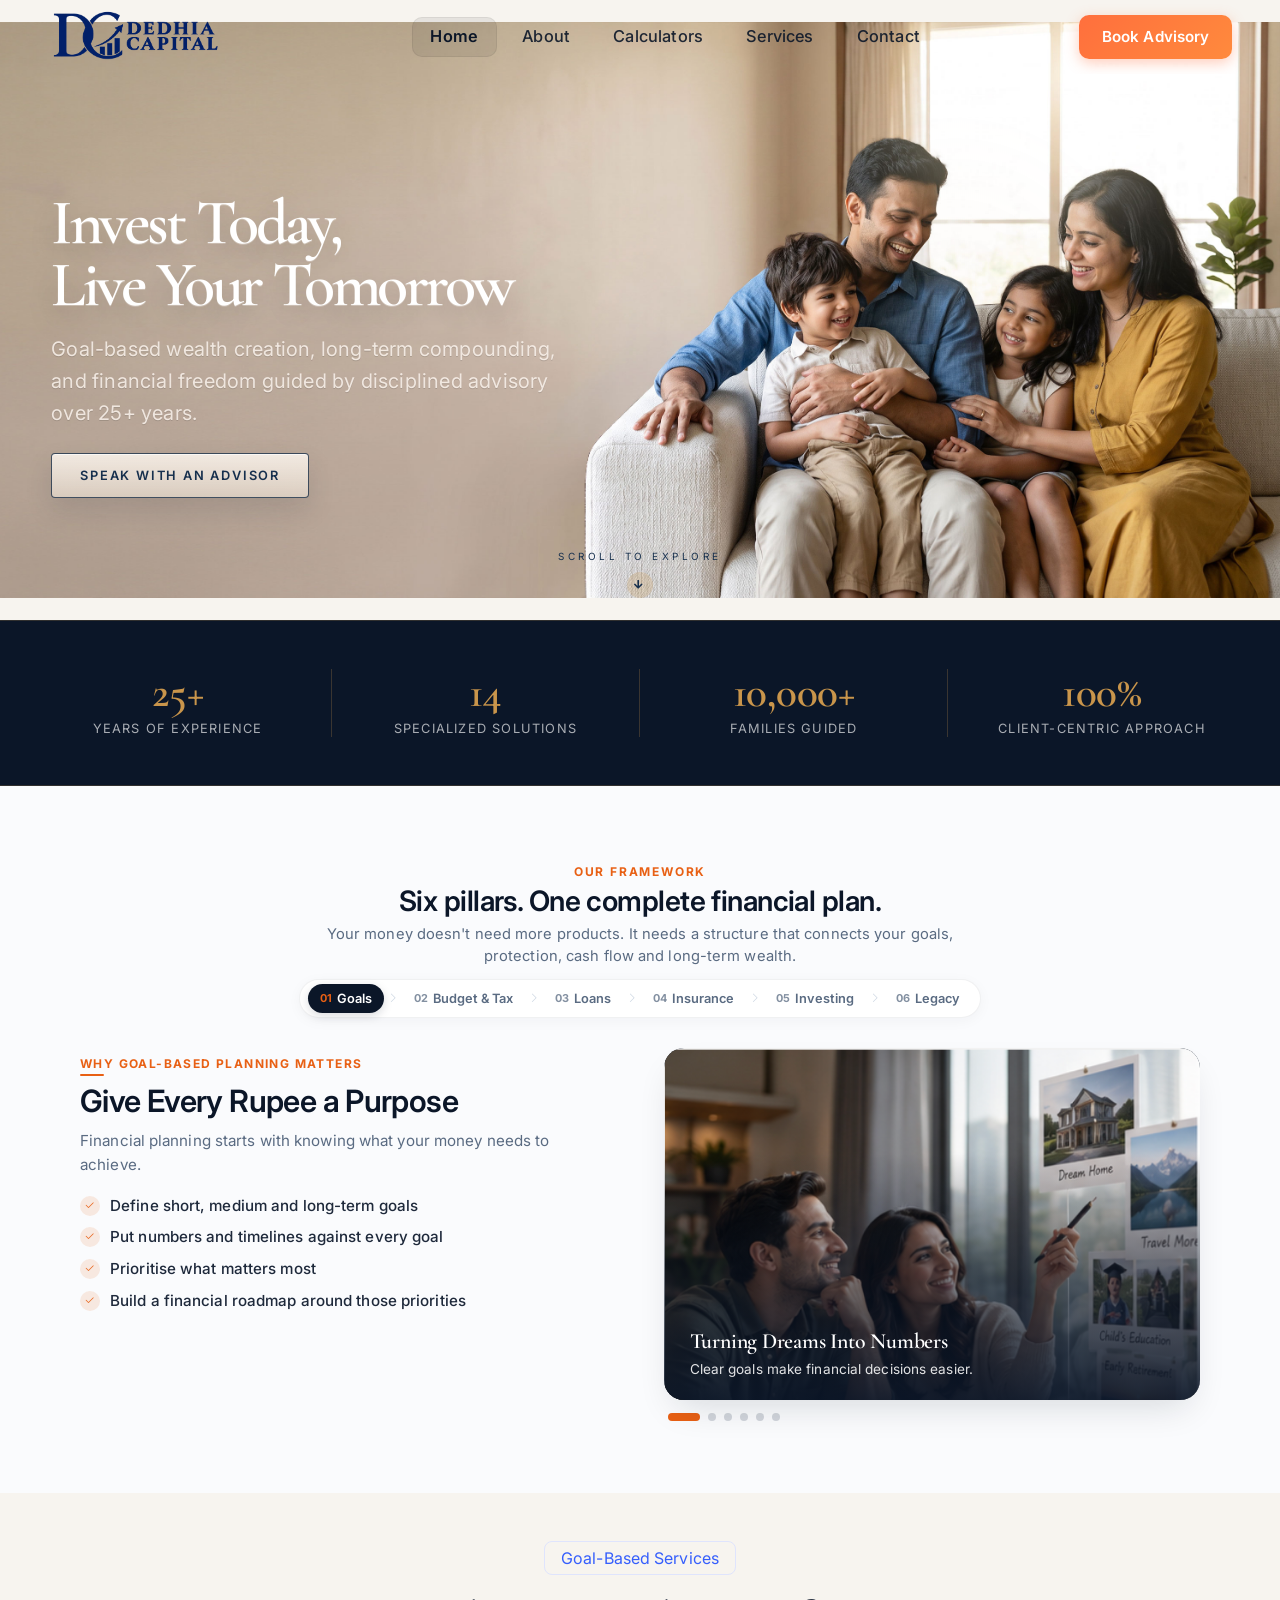
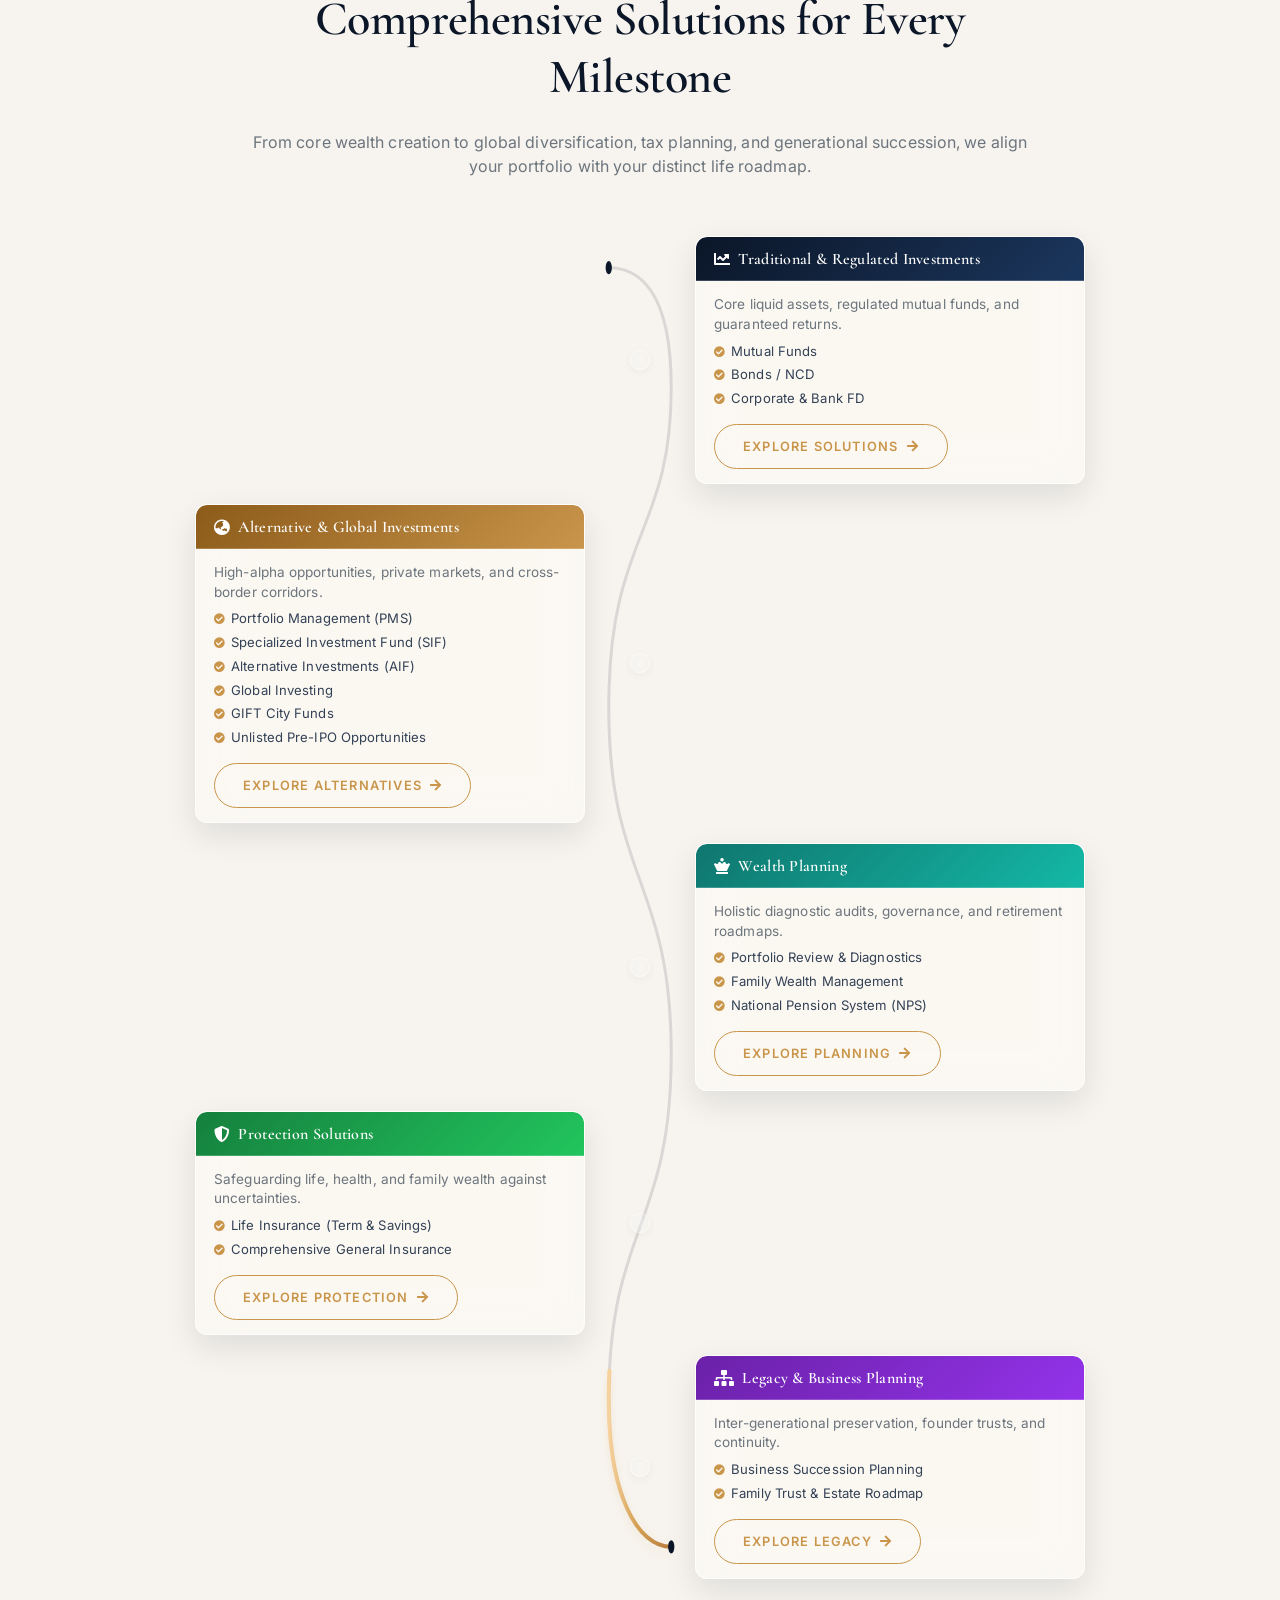
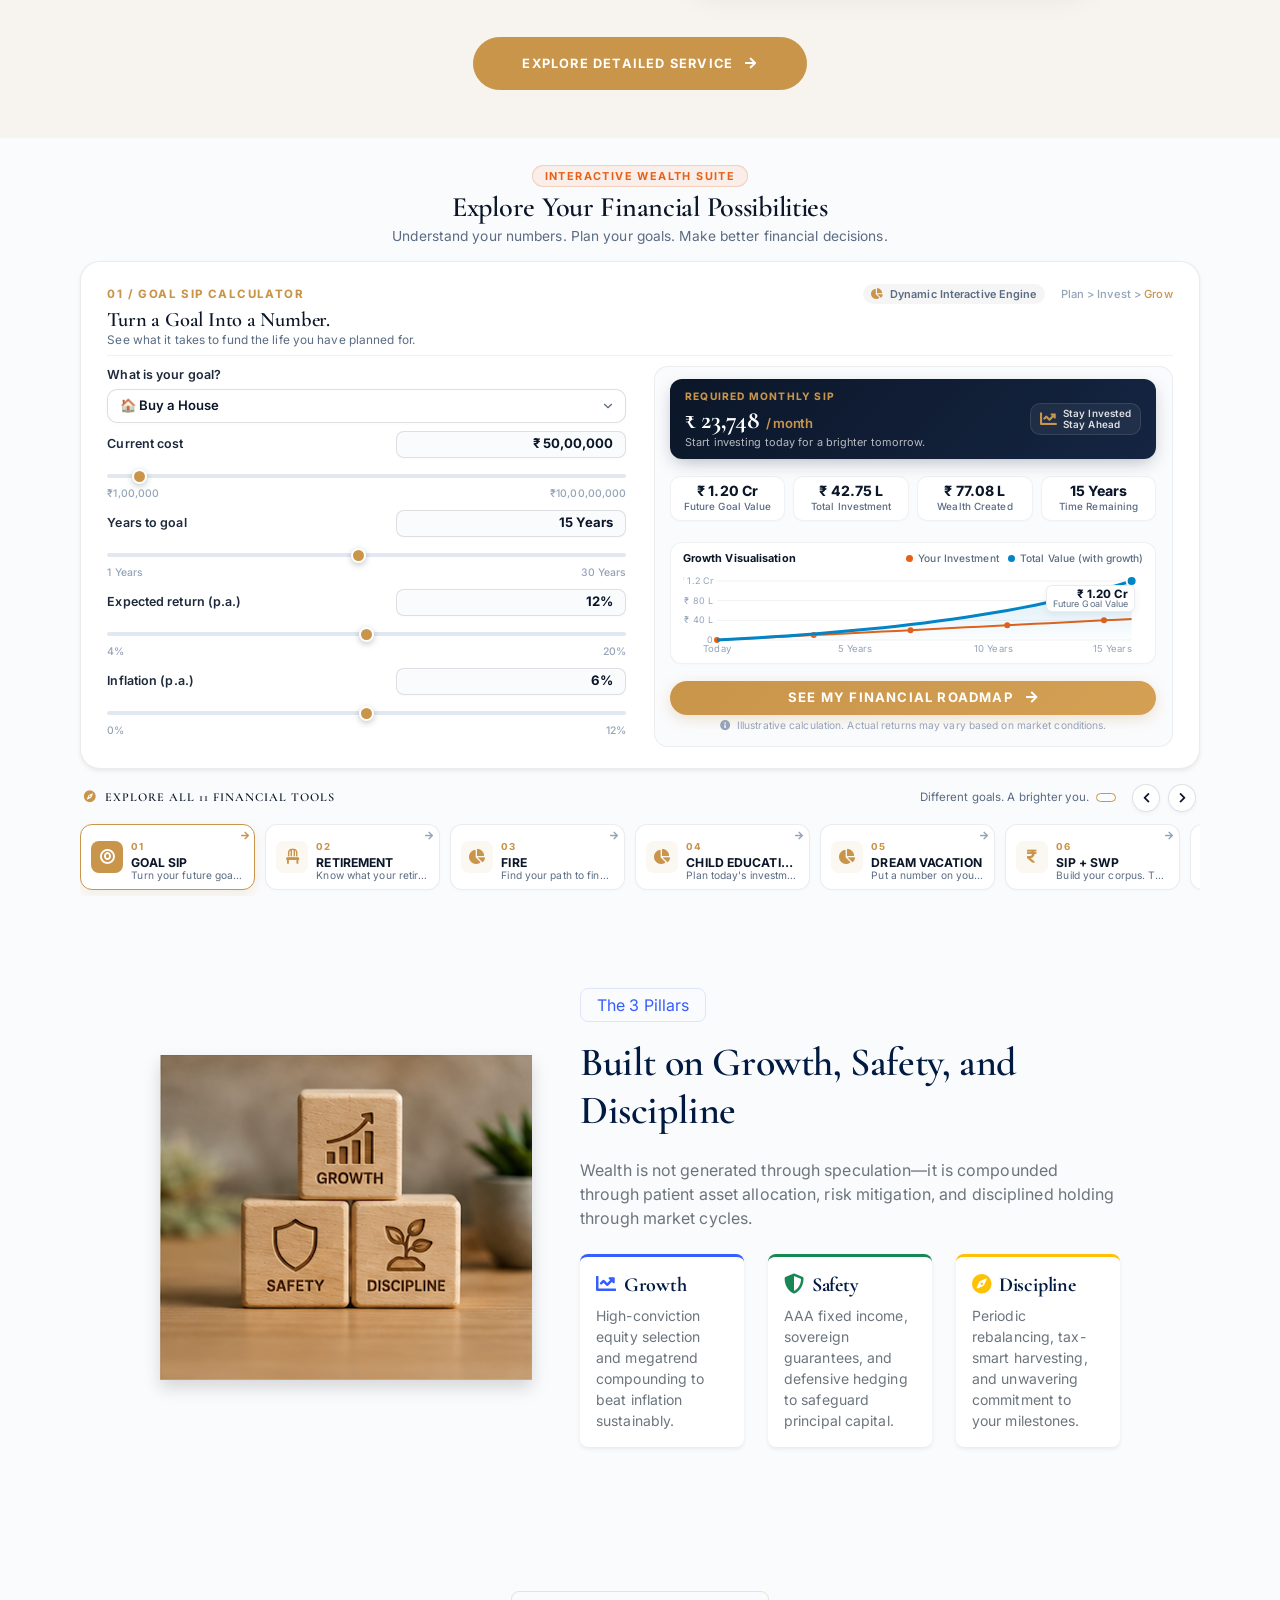
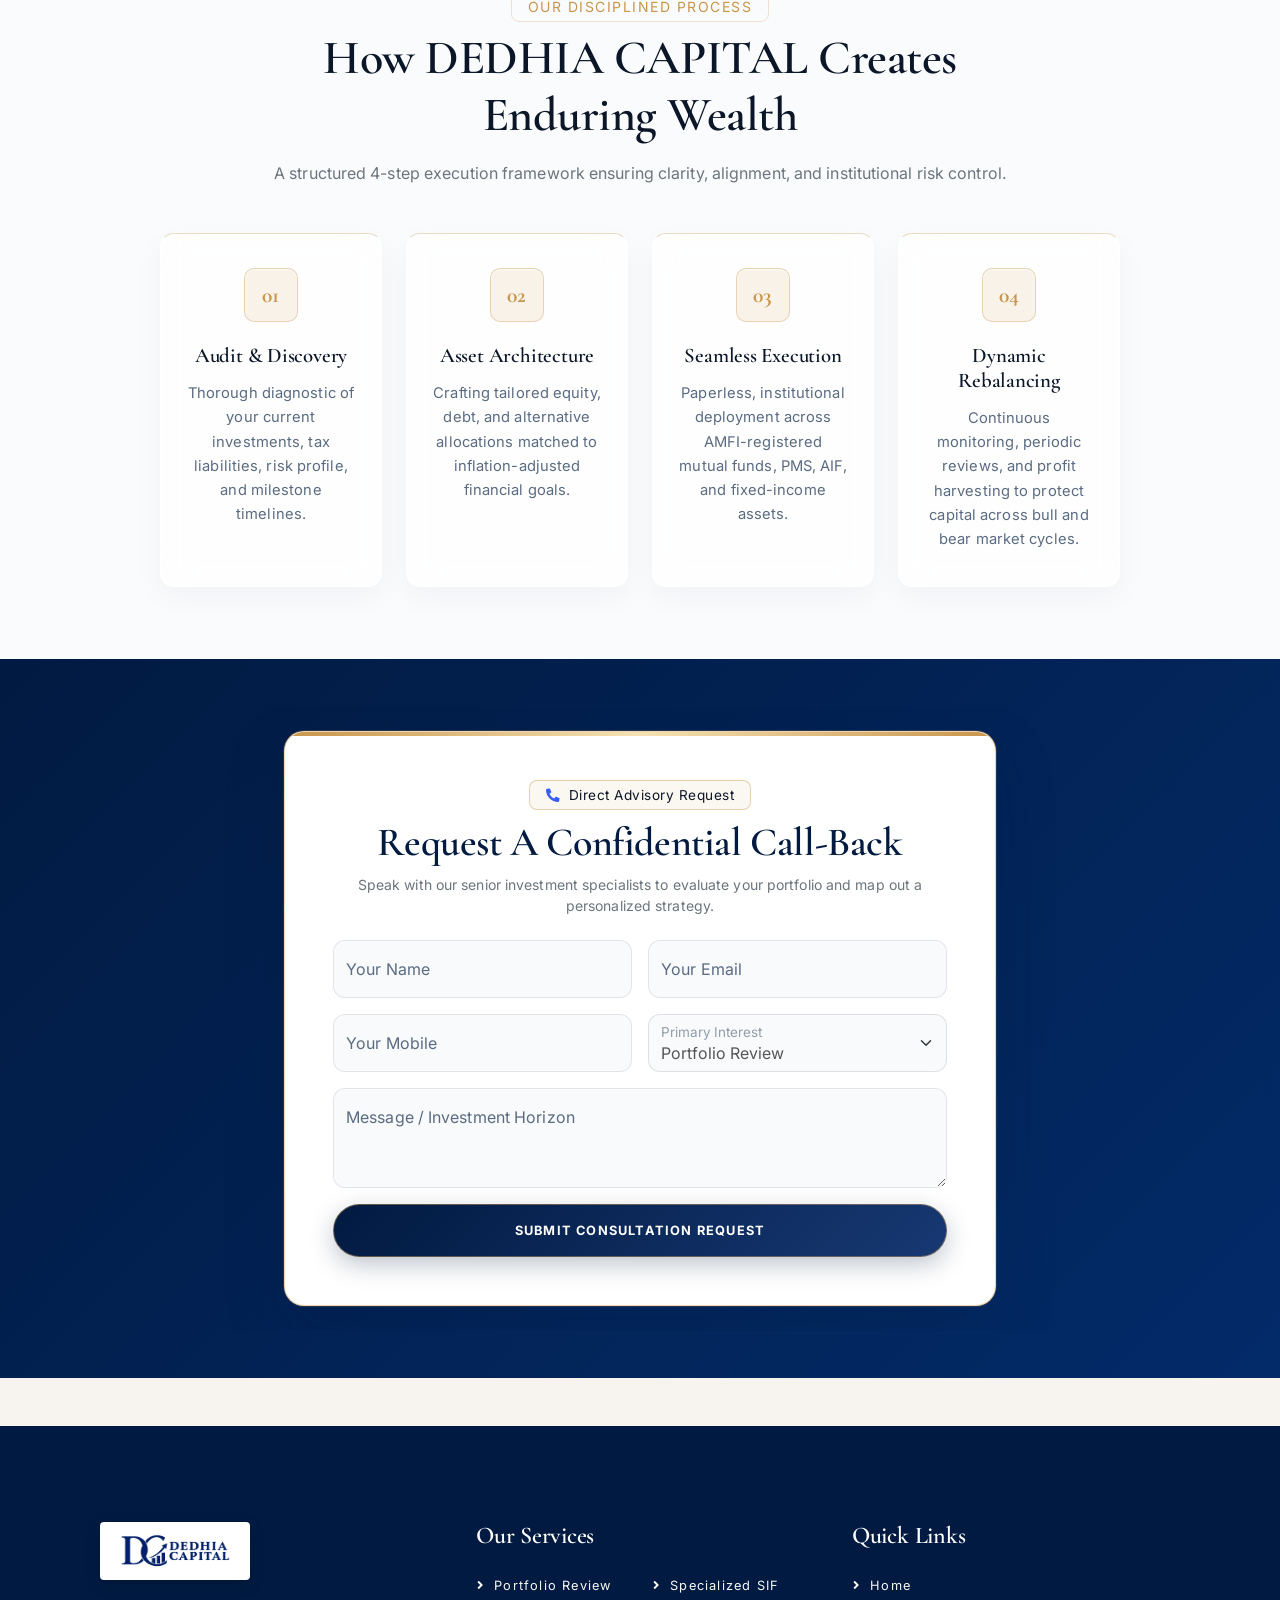
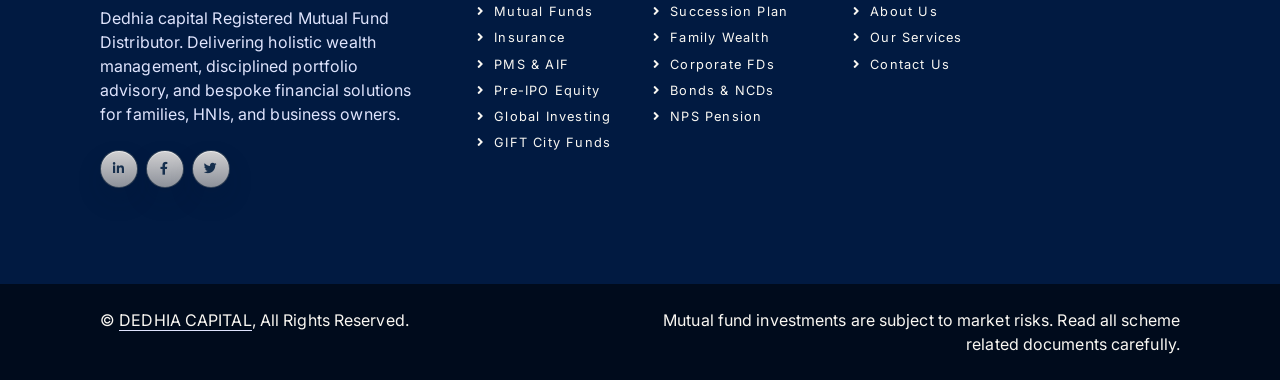
==== commit d0b68463: "update" ====
--- a/Dedhida-1.0.0/index.html
+++ b/Dedhida-1.0.0/index.html
@@ -514,10 +514,6 @@
 
                 </div>
 
-                <!-- Right Side Professional Advisor Visual Framing -->
-                <div class="calc-advisor-visual d-none d-xl-flex">
-                    <img src="img/calc-advisor.png" alt="Dedicated Financial Advisor" class="calc-advisor-img" />
-                </div>
             </div>
 
             <!-- Horizontal Moving Calculator Rail (Explore Financial Tools) -->
--- a/Dedhida-1.0.0/css/style.css
+++ b/Dedhida-1.0.0/css/style.css
@@ -219,8 +219,16 @@
 
 /*** Navbar - Luxury Glassmorphism Theme ***/
 
-.fixed-top {
+.fixed-top,
+.container-fluid.fixed-top {
+    top: 0 !important;
+    left: 0;
+    right: 0;
+    width: 100%;
+    padding-left: 0 !important;
+    padding-right: 0 !important;
     background: transparent !important;
+    background-color: transparent !important;
     backdrop-filter: none !important;
     -webkit-backdrop-filter: none !important;
     box-shadow: none !important;
@@ -229,12 +237,14 @@
     z-index: 1030;
 }
 
-.fixed-top.nav-scrolled {
-    background: rgba(255, 255, 255, 0.16) !important;
-    backdrop-filter: blur(12px) saturate(130%) !important;
-    -webkit-backdrop-filter: blur(12px) saturate(130%) !important;
-    border-bottom: 1px solid rgba(11, 22, 40, 0.08) !important;
-    box-shadow: 0 10px 24px rgba(11, 22, 40, 0.08) !important;
+.fixed-top.nav-scrolled,
+.container-fluid.fixed-top.nav-scrolled {
+    background: rgba(255, 255, 255, 0.94) !important;
+    background-color: rgba(255, 255, 255, 0.94) !important;
+    backdrop-filter: blur(16px) saturate(180%) !important;
+    -webkit-backdrop-filter: blur(16px) saturate(180%) !important;
+    border-bottom: 1px solid rgba(201, 149, 75, 0.2) !important;
+    box-shadow: 0 4px 20px rgba(11, 22, 40, 0.08) !important;
 }
 
 .navbar {
@@ -286,22 +296,29 @@
     display: flex;
     align-items: center;
     justify-content: center;
-    gap: 0.8rem;
+    gap: 0.5rem;
     margin: 0 auto;
     padding: 0.25rem 0.4rem;
 }
 
 .navbar .btn-primary {
-    background: linear-gradient(135deg, #ff7a59, #f2a743) !important;
-    border-color: transparent !important;
-    box-shadow: 0 14px 25px rgba(241, 133, 56, 0.25) !important;
-    color: #fff !important;
-    border-radius: 14px;
-    padding: 1rem 1.6rem !important;
-    font-size: 1.05rem;
-    letter-spacing: 0.02em;
+    background: linear-gradient(135deg, #FF6F3D 0%, #FF8A3D 100%) !important;
+    border: none !important;
+    box-shadow: 0 4px 14px rgba(255, 111, 61, 0.35) !important;
+    color: #FFFFFF !important;
+    border-radius: 10px !important;
+    padding: 0.65rem 1.4rem !important;
+    font-size: 0.95rem !important;
+    font-weight: 600 !important;
+    letter-spacing: 0.01em;
     text-transform: none;
     white-space: nowrap;
+    transition: all 0.3s ease;
+}
+
+.navbar .btn-primary:hover {
+    transform: translateY(-1px);
+    box-shadow: 0 6px 18px rgba(255, 111, 61, 0.45) !important;
 }
 
 .footer-logo-wrap {
@@ -322,43 +339,44 @@
 
 .navbar .navbar-nav .nav-link {
     font-family: var(--font-sans);
-    padding: 0.95rem 1.2rem;
-    color: rgba(11, 22, 40, 0.9);
+    padding: 0.55rem 1.1rem;
+    color: #0B1628 !important;
     font-weight: 500;
-    font-size: 1.04rem;
+    font-size: 1.02rem;
     letter-spacing: 0.01em;
     text-transform: none;
     outline: none;
     transition: all 0.25s ease;
     text-shadow: none;
-    border-radius: 12px;
+    border-radius: 10px;
     line-height: 1.2;
 }
 
 .navbar .navbar-nav .nav-item.active .nav-link,
+.navbar .navbar-nav .nav-link.active {
+    color: #0B1628 !important;
+    background: rgba(0, 0, 0, 0.07) !important;
+    border: 1px solid rgba(0, 0, 0, 0.06) !important;
+    box-shadow: none !important;
+    font-weight: 600 !important;
+    transform: none !important;
+}
+
 .navbar .navbar-nav .nav-link:hover,
-.navbar .navbar-nav .nav-link:focus-visible,
-.navbar .navbar-nav .nav-link.active {
-    color: #B3813A !important;
-    background: rgba(255, 255, 255, 0.06);
-    border: 1px solid rgba(179, 129, 58, 0.38);
-    box-shadow: 0 8px 18px rgba(179, 129, 58, 0.12), 0 2px 6px rgba(11, 22, 40, 0.04);
-    transform: translateY(-1px);
+.navbar .navbar-nav .nav-link:focus-visible {
+    color: #0B1628 !important;
+    background: rgba(0, 0, 0, 0.04);
+    transform: none;
 }
 
 .fixed-top.nav-scrolled .navbar .navbar-nav .nav-link {
-    color: rgba(11, 22, 40, 0.9) !important;
+    color: #0B1628 !important;
 }
 
 .fixed-top.nav-scrolled .navbar .navbar-nav .nav-item.active .nav-link,
-.fixed-top.nav-scrolled .navbar .navbar-nav .nav-link:hover,
-.fixed-top.nav-scrolled .navbar .navbar-nav .nav-link:focus-visible,
 .fixed-top.nav-scrolled .navbar .navbar-nav .nav-link.active {
-    color: rgba(11, 22, 40, 0.9) !important;
-    background: rgba(255, 255, 255, 0.06);
-    border: 1px solid rgba(142, 119, 35, 0.18);
-    box-shadow: 0 8px 18px rgba(11, 22, 40, 0.08), 0 2px 6px rgba(11, 22, 40, 0.04);
-    transform: translateY(-1px);
+    color: #0B1628 !important;
+    background: rgba(0, 0, 0, 0.07) !important;
 }
 
 @media (max-width: 991.98px) {
@@ -587,9 +605,11 @@
 /*** Dedicated Custom Responsive Banners for About, Services, and Contact (Common System) ***/
 
 .page-header-banner-section {
-    margin-top: 0;
-    background: #F7F5F2;
-    border-bottom: 1px solid rgba(201, 149, 75, 0.15);
+    margin-top: 0 !important;
+    margin-bottom: 0 !important;
+    padding: 0 !important;
+    background: transparent !important;
+    border: none !important;
     overflow: hidden;
     position: relative;
 }
@@ -597,7 +617,7 @@
 .page-banner-box {
     position: relative;
     width: 100%;
-    background: #F7F5F2;
+    background: transparent !important;
     overflow: hidden;
     padding: 0;
     margin: 0;
@@ -606,31 +626,30 @@
 .page-banner-hero-bg {
     position: relative;
     width: 100%;
-    height: 560px;
-    min-height: 560px;
+    height: clamp(380px, 37.5vw, 560px);
+    min-height: 320px;
     overflow: hidden;
-    background: #dfcfbd;
+    background: transparent !important;
 }
 
 .page-banner-hero-bg::before {
     content: "";
     position: absolute;
     inset: 0;
-    background: linear-gradient(to right, rgba(223, 207, 189, 1) 0%, rgba(223, 207, 189, 0.96) 24%, rgba(223, 207, 189, 0.55) 42%, rgba(223, 207, 189, 0) 60%);
-    z-index: 0;
+    background: linear-gradient(to right, rgba(223, 207, 189, 0.94) 0%, rgba(223, 207, 189, 0.82) 32%, rgba(223, 207, 189, 0.35) 60%, rgba(223, 207, 189, 0) 80%);
+    z-index: 2;
     pointer-events: none;
 }
 
 .page-banner-hero-img {
     position: absolute;
     top: 0;
-    right: 0;
+    left: 0;
+    width: 100%;
     height: 100%;
-    width: auto;
-    max-width: none;
     display: block;
-    object-fit: contain;
-    object-position: right center;
+    object-fit: cover;
+    object-position: right top !important;
     opacity: 1 !important;
     z-index: 1;
 }
@@ -642,40 +661,31 @@
     height: 100%;
     display: flex;
     align-items: center;
+    padding-top: var(--nav-height, 72px);
     pointer-events: none;
     background: transparent !important;
-    z-index: 2;
+    z-index: 3;
 }
 
 .page-banner-content-overlay .container {
     width: 100%;
     margin-left: auto;
     margin-right: auto;
-    padding-left: 40px;
-    padding-right: 40px;
+    padding-left: clamp(20px, 4vw, 44px);
+    padding-right: clamp(20px, 4vw, 44px);
     pointer-events: auto;
 }
 
 .page-banner-content-overlay .banner-text-col,
 .page-banner-content-overlay .row>div {
-    max-width: 60%;
+    max-width: 65%;
 }
 
 .page-about .page-banner-hero-img,
 .page-services .page-banner-hero-img,
 .page-calculators .page-banner-hero-img,
 .page-contact .page-banner-hero-img {
-    object-position: right center;
-}
-
-@media (max-width: 767px) {
-
-    .page-about .page-banner-hero-img,
-    .page-services .page-banner-hero-img,
-    .page-calculators .page-banner-hero-img,
-    .page-contact .page-banner-hero-img {
-        object-position: right center;
-    }
+    object-position: right top !important;
 }
 
 .page-about .page-banner-content-overlay h1,
@@ -684,12 +694,12 @@
 .page-banner-content-overlay h1 {
     font-family: var(--font-serif);
     color: #0B1628 !important;
-    font-size: clamp(2.7rem, 4vw, 5.1rem);
+    font-size: clamp(1.75rem, 4vw, 3.6rem);
     font-weight: 700;
-    margin-bottom: 0.35rem;
-    letter-spacing: -0.05em;
-    line-height: 0.96;
-    text-shadow: 0 1px 0 rgba(255, 255, 255, 0.2);
+    margin-bottom: 0.3rem;
+    letter-spacing: -0.03em;
+    line-height: 1.05;
+    text-shadow: 0 1px 0 rgba(255, 255, 255, 0.3);
 }
 
 .page-banner-content-overlay .breadcrumb {
@@ -702,7 +712,7 @@
     font-weight: 600;
     font-family: var(--font-sans);
     text-decoration: none;
-    font-size: clamp(0.65rem, 1.6vw, 0.95rem);
+    font-size: clamp(0.72rem, 1.4vw, 0.95rem);
 }
 
 .page-banner-content-overlay .breadcrumb-item a:hover {
@@ -720,71 +730,90 @@
     padding-right: 0.3rem;
 }
 
-@media (min-width: 768px) and (max-width: 991px) {
+@media (max-width: 991.98px) {
     .page-banner-hero-bg {
-        height: 480px;
-        min-height: 480px;
-    }
-}
-
-@media (max-width: 767px) {
-    .page-banner-hero-bg {
-        height: 420px;
-        min-height: 420px;
+        height: clamp(260px, 42vw, 360px);
+        min-height: 250px;
+    }
+
+    .page-banner-hero-bg::before {
+        background: linear-gradient(to right, rgba(223, 207, 189, 0.96) 0%, rgba(223, 207, 189, 0.88) 40%, rgba(223, 207, 189, 0.35) 70%, rgba(223, 207, 189, 0) 90%);
     }
 
     .page-banner-content-overlay {
-        align-items: flex-end;
-        padding-bottom: 20px;
-    }
-
-    .page-banner-content-overlay .container {
-        padding-left: 20px;
-        padding-right: 20px;
+        padding-top: 56px;
     }
 
     .page-banner-content-overlay .banner-text-col,
     .page-banner-content-overlay .row>div {
-        max-width: 72%;
+        max-width: 75%;
     }
 
     .page-banner-content-overlay h1 {
-        font-size: clamp(2rem, 8vw, 3.2rem) !important;
-        margin-bottom: 4px !important;
-        line-height: 0.98 !important;
+        font-size: clamp(1.6rem, 5.5vw, 2.6rem) !important;
+        line-height: 1.05 !important;
+    }
+}
+
+@media (max-width: 767.98px) {
+    .page-banner-hero-bg {
+        height: clamp(240px, 50vw, 300px);
+        min-height: 230px;
+    }
+
+    .page-banner-hero-bg::before {
+        background: linear-gradient(to right, rgba(223, 207, 189, 0.96) 0%, rgba(223, 207, 189, 0.88) 50%, rgba(223, 207, 189, 0.45) 80%, rgba(223, 207, 189, 0.1) 100%);
+    }
+
+    .page-banner-content-overlay {
+        padding-top: 50px;
+    }
+
+    .page-banner-content-overlay .banner-text-col,
+    .page-banner-content-overlay .row>div {
+        max-width: 88%;
+    }
+
+    .page-banner-content-overlay h1 {
+        font-size: clamp(1.4rem, 6.2vw, 2rem) !important;
+        margin-bottom: 0.15rem !important;
+        line-height: 1.08 !important;
     }
 
     .page-banner-content-overlay .breadcrumb-item,
     .page-banner-content-overlay .breadcrumb-item a {
-        font-size: clamp(0.62rem, 2.2vw, 0.8rem) !important;
+        font-size: clamp(0.68rem, 2.4vw, 0.82rem) !important;
     }
 }
 
 @media (max-width: 480px) {
     .page-banner-hero-bg {
-        height: 420px;
-        min-height: 420px;
-    }
-
-    .page-banner-content-overlay .container {
-        padding-left: 20px;
-        padding-right: 20px;
+        height: clamp(210px, 56vw, 260px);
+        min-height: 200px;
+    }
+
+    .page-banner-hero-bg::before {
+        background: linear-gradient(to right, rgba(223, 207, 189, 0.96) 0%, rgba(223, 207, 189, 0.9) 60%, rgba(223, 207, 189, 0.5) 85%, rgba(223, 207, 189, 0.15) 100%);
+    }
+
+    .page-banner-content-overlay {
+        padding-top: 44px;
     }
 
     .page-banner-content-overlay .banner-text-col,
     .page-banner-content-overlay .row>div {
-        max-width: 60%;
+        max-width: 95%;
     }
 
     .page-banner-content-overlay h1 {
-        font-size: clamp(1.35rem, 7vw, 2.2rem) !important;
-        margin-bottom: 1px !important;
-        line-height: 0.98 !important;
+        font-size: clamp(1.25rem, 6.8vw, 1.65rem) !important;
+        margin-bottom: 0.1rem !important;
+        line-height: 1.1 !important;
     }
 
     .page-banner-content-overlay .breadcrumb-item,
     .page-banner-content-overlay .breadcrumb-item a {
-        font-size: clamp(0.55rem, 2vw, 0.7rem) !important;
+        font-size: clamp(0.64rem, 2.4vw, 0.76rem) !important;
     }
 }
 
@@ -820,7 +849,8 @@
 .page-banner-box,
 .page-banner-container {
     padding-top: 0;
-    scroll-margin-top: var(--nav-height);
+    margin-top: 0 !important;
+    margin-bottom: 0 !important;
 }
 
 @media (max-width: 991.98px) {
@@ -831,6 +861,8 @@
     .page-header-banner-section,
     .page-banner-box,
     .page-banner-container {
+        margin-top: 0 !important;
+        margin-bottom: 0 !important;
         padding-top: 0;
     }
 }
@@ -842,6 +874,8 @@
 .page-contact .page-banner-box,
 .page-contact .page-banner-container {
     padding-top: 0;
+    margin-top: 0 !important;
+    margin-bottom: 0 !important;
 }
 
 @media (max-width: 991.98px) {
@@ -849,6 +883,8 @@
     .page-contact .page-header-banner-section,
     .page-contact .page-banner-box,
     .page-contact .page-banner-container {
+        margin-top: 0 !important;
+        margin-bottom: 0 !important;
         padding-top: 0;
     }
 }
@@ -3016,8 +3052,10 @@
     .hero-dark-banner {
         background-size: cover;
         animation: none;
-        padding-top: 2rem !important;
-        padding-bottom: 2.5rem !important;
+        margin-top: 56px !important;
+        padding-top: 1.5rem !important;
+        padding-bottom: 2.2rem !important;
+        background-position: center top !important;
     }
 
     .hero-scroll-cue {
@@ -3422,12 +3460,13 @@
 
 @media (min-width: 992px) {
 
-    /* The hero is visible behind the nav from the first frame. */
+    /* The hero and banners are visible behind the nav from the first frame. */
     #header-carousel,
     .hero-dark-banner,
     .page-header-banner-section,
     .page-header {
         margin-top: 0 !important;
+        margin-bottom: 0 !important;
     }
 
     .hero-dark-banner {
@@ -3440,16 +3479,35 @@
 }
 
 @media (max-width: 991.98px) {
+    .container-fluid.fixed-top {
+        background: transparent !important;
+        background-color: transparent !important;
+        backdrop-filter: none !important;
+        -webkit-backdrop-filter: none !important;
+        border-bottom: none !important;
+        box-shadow: none !important;
+    }
+
+    .container-fluid.fixed-top.nav-scrolled {
+        background: rgba(255, 255, 255, 0.95) !important;
+        background-color: rgba(255, 255, 255, 0.95) !important;
+        backdrop-filter: blur(16px) saturate(180%) !important;
+        -webkit-backdrop-filter: blur(16px) saturate(180%) !important;
+        border-bottom: 1px solid rgba(201, 149, 75, 0.2) !important;
+        box-shadow: 0 4px 20px rgba(11, 22, 40, 0.08) !important;
+    }
+
     .container-fluid.fixed-top>.navbar {
         padding-top: 8px !important;
         padding-bottom: 8px !important;
     }
 
     .container-fluid.fixed-top .navbar-collapse {
-        background: rgba(20, 39, 68, 0.24) !important;
-        border: 1px solid rgba(255, 255, 255, 0.18) !important;
+        background: rgba(255, 255, 255, 0.98) !important;
+        border: 1px solid rgba(201, 149, 75, 0.2) !important;
+        backdrop-filter: blur(20px) saturate(160%) !important;
         -webkit-backdrop-filter: blur(20px) saturate(160%) !important;
-        backdrop-filter: blur(20px) saturate(160%) !important;
+        box-shadow: 0 12px 30px rgba(11, 22, 40, 0.12) !important;
     }
 }
 
@@ -3857,40 +3915,13 @@
 
 @media (min-width: 1200px) {
     .calc-master-card {
-        width: 78%;
-        max-width: 78%;
+        width: 100%;
+        max-width: 100%;
         border-radius: 20px;
-        padding: 1.15rem 1.4rem;
+        padding: 1.35rem 1.65rem;
         position: relative;
         z-index: 2;
         background: #FFFFFF;
-    }
-
-    .calc-advisor-visual {
-        position: absolute;
-        right: 0;
-        top: -15px;
-        bottom: -15px;
-        width: 360px;
-        max-width: 30vw;
-        z-index: 1;
-        pointer-events: none;
-        display: flex !important;
-        align-items: center;
-        justify-content: flex-end;
-    }
-
-    .calc-advisor-img {
-        width: 100%;
-        height: 100%;
-        object-fit: cover;
-        object-position: 70% 18%;
-        display: block;
-        -webkit-mask-image: linear-gradient(to right, transparent 0%, rgba(0, 0, 0, 0.8) 18%, black 40%, black 80%, transparent 100%), linear-gradient(to bottom, transparent 0%, black 12%, black 82%, transparent 100%);
-        -webkit-mask-composite: source-in;
-        mask-image: linear-gradient(to right, transparent 0%, rgba(0, 0, 0, 0.8) 18%, black 40%, black 80%, transparent 100%), linear-gradient(to bottom, transparent 0%, black 12%, black 82%, transparent 100%);
-        mask-composite: intersect;
-        opacity: 0.96;
     }
 }
 
@@ -3899,10 +3930,6 @@
         width: 100%;
         border-radius: 16px;
         padding: 1rem 1.15rem;
-    }
-
-    .calc-advisor-visual {
-        display: none !important;
     }
 }
 
@@ -4607,12 +4634,6 @@
 }
 
 /* Responsive Styles */
-@media (max-width: 1199.98px) {
-    .calc-advisor-backdrop {
-        display: none;
-    }
-}
-
 @media (max-width: 991.98px) {
     .calc-master-card {
         padding: 1.25rem;
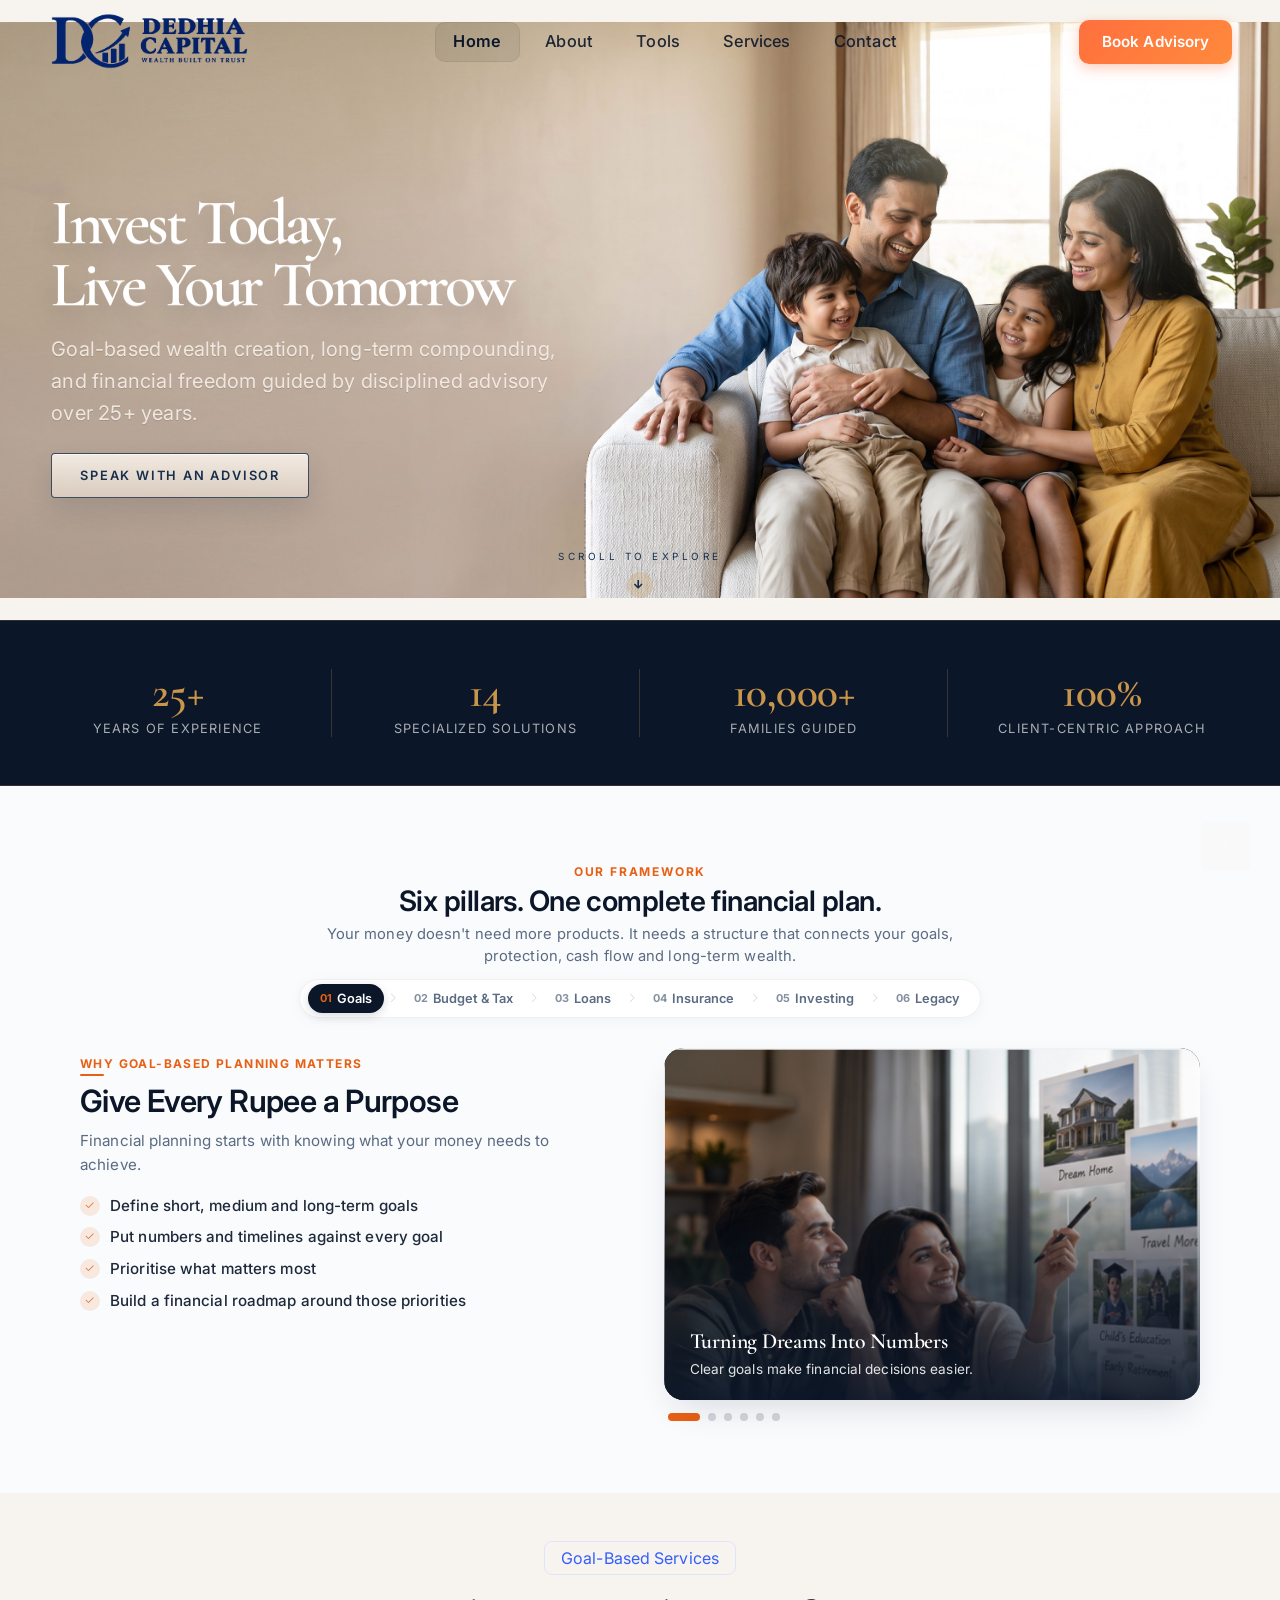
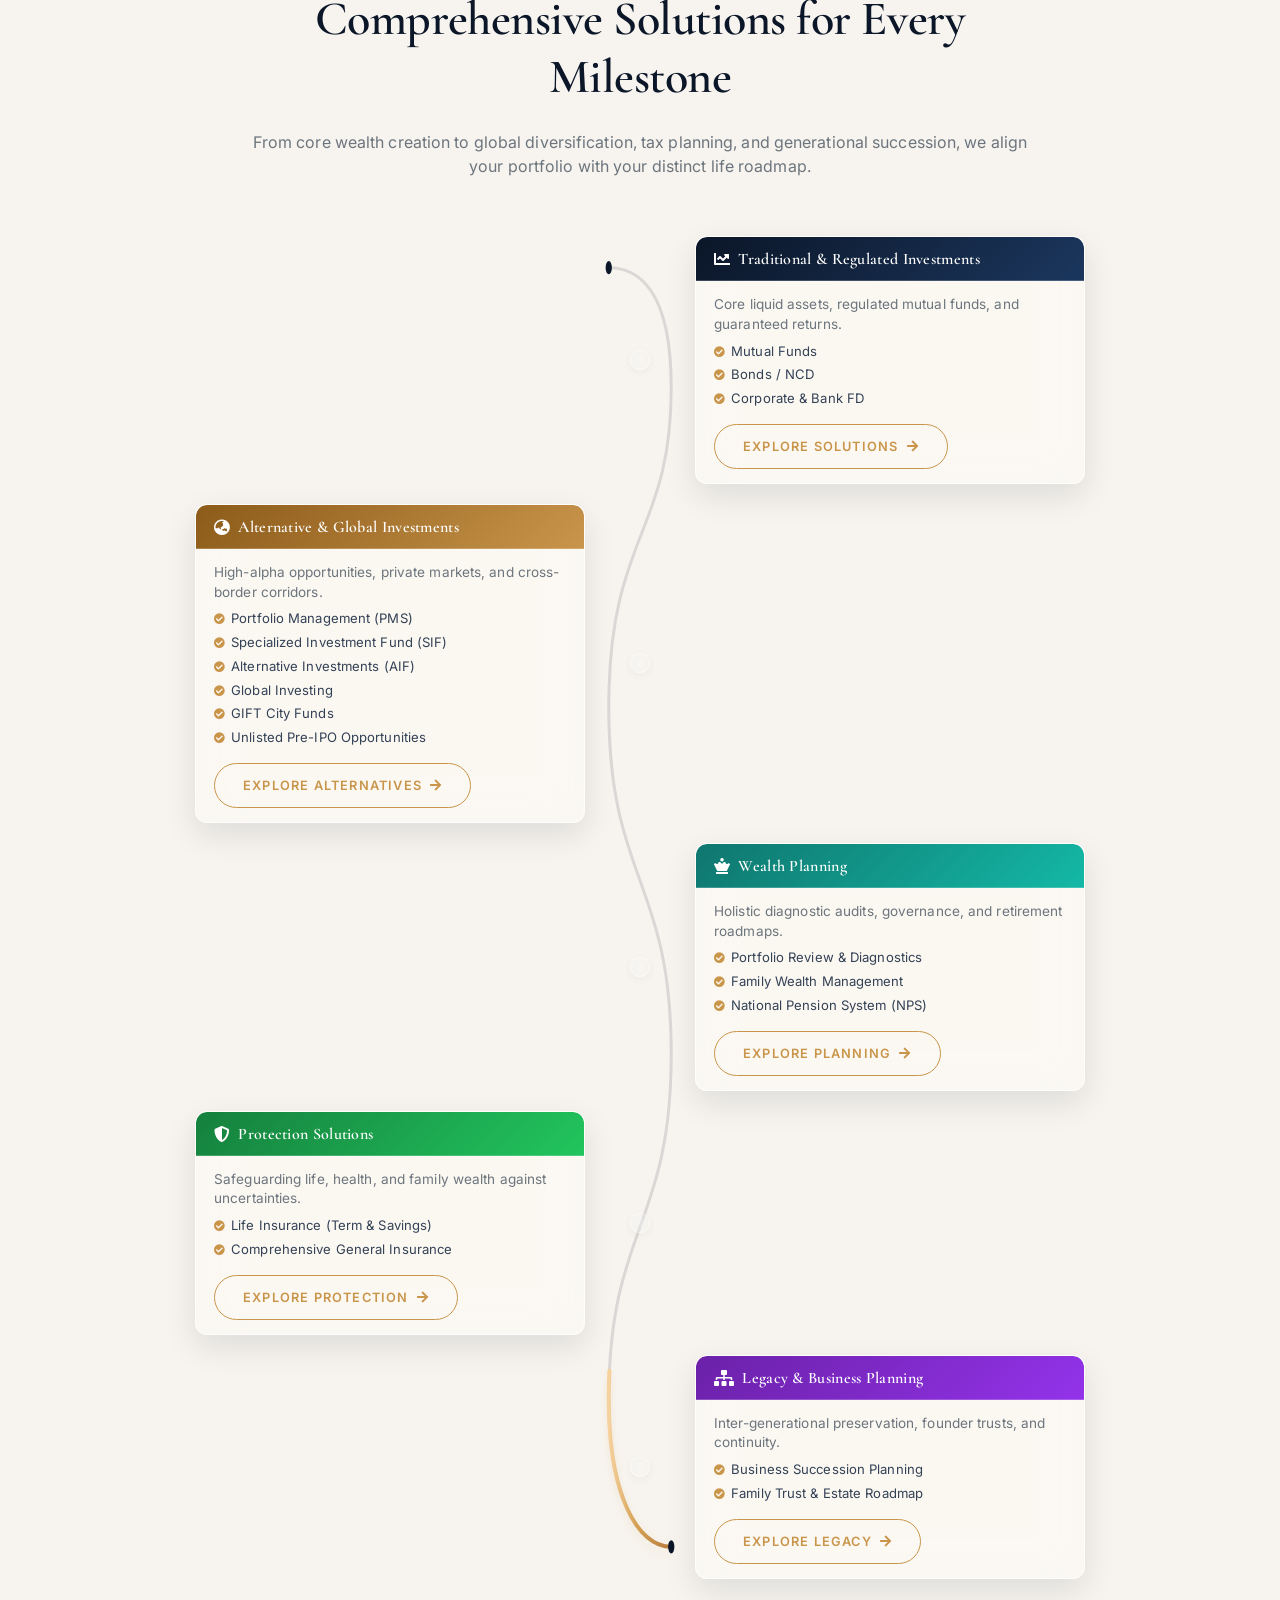
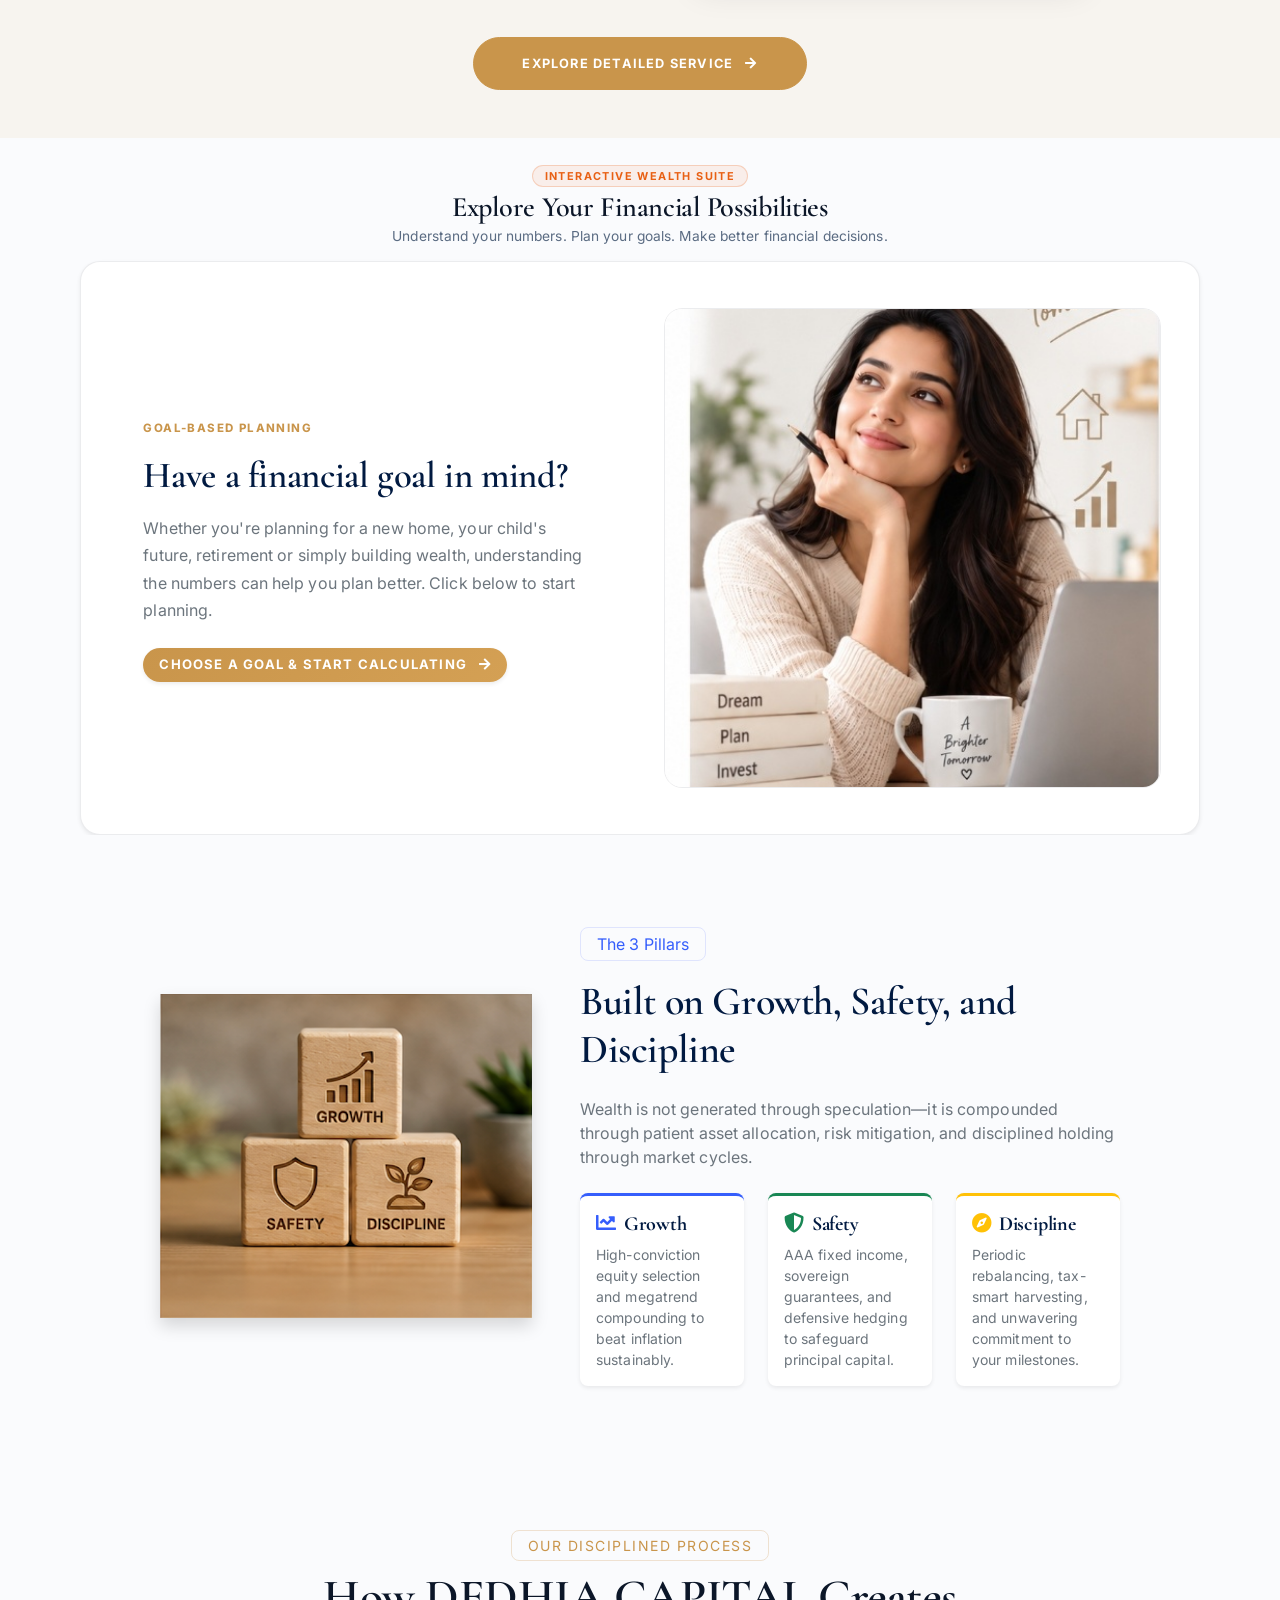
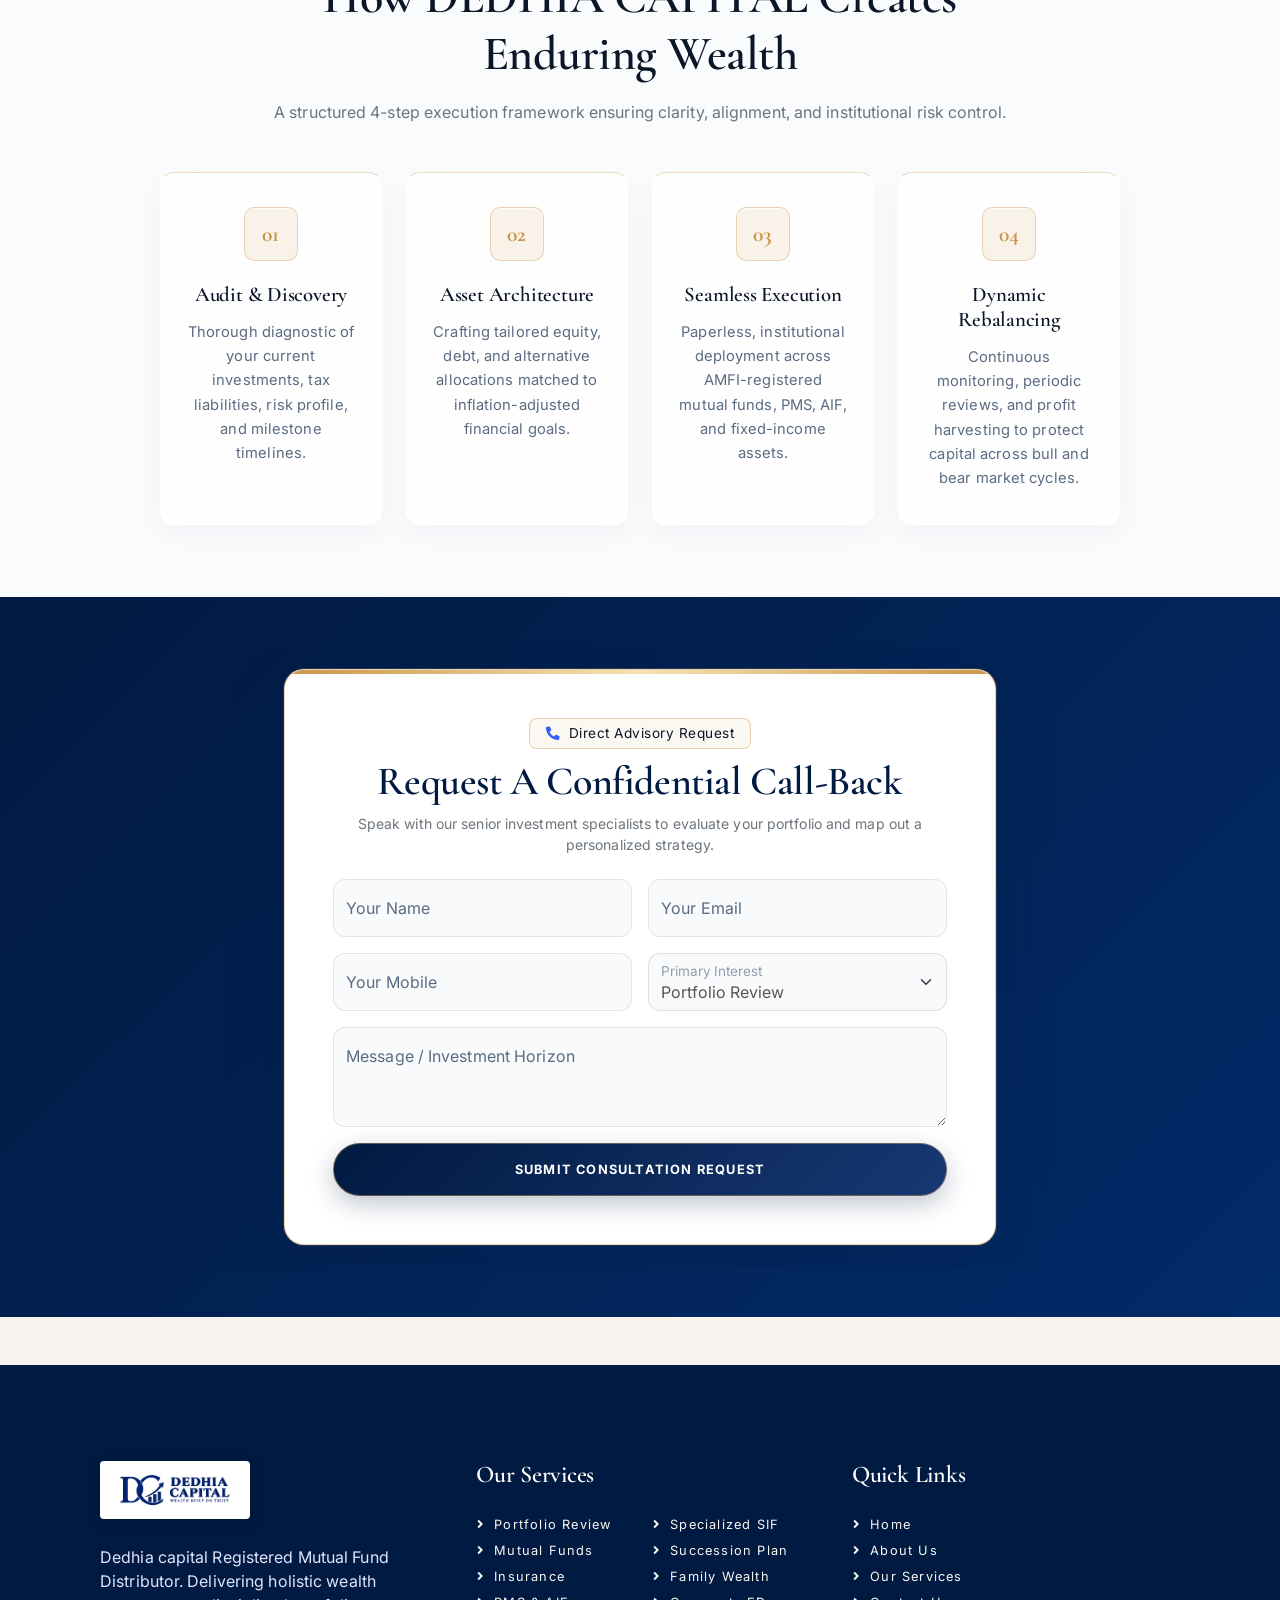
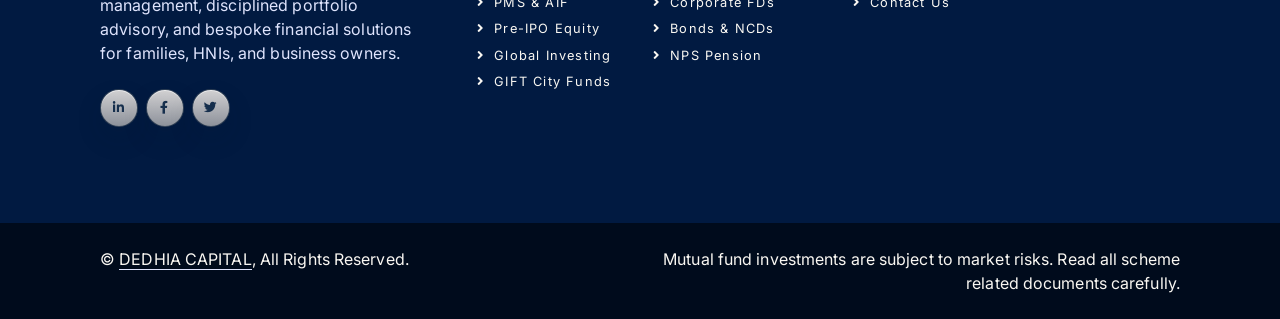
==== commit 8e1d9d19: "update realted calci" ====
--- a/Dedhida-1.0.0/index.html
+++ b/Dedhida-1.0.0/index.html
@@ -53,7 +53,7 @@
                 <div class="navbar-nav ms-auto p-4 p-lg-0">
                     <a class="nav-item nav-link active" href="index.html">Home</a>
                     <a class="nav-item nav-link" href="about.html">About</a>
-                    <a class="nav-item nav-link" href="calculators.html">Calculators</a>
+                    <a class="nav-item nav-link" href="calculators.html">Tools</a>
                     <a class="nav-item nav-link" href="#services">Services</a>
                     <a class="nav-item nav-link" href="contact.html">Contact</a>
                 </div>
@@ -419,128 +419,46 @@
                 </p>
             </div>
 
-            <!-- Master Interactive Hero Calculator Stage with Advisor Visual -->
+            <!-- Master Interactive Hero Calculator Stage with Visual -->
             <div class="calc-hero-stage wow fadeInUp" data-wow-delay="0.2s">
                 <div class="calc-master-card shadow-sm" id="calc-master-container">
 
-                    <!-- Calculator Meta Header -->
-                    <div class="calc-card-header">
-                        <div class="d-flex flex-wrap align-items-center justify-content-between gap-2 mb-1">
-                            <div class="calc-tool-badge" id="calc-tool-badge">01 / GOAL SIP CALCULATOR</div>
-                            <div class="d-flex align-items-center gap-3">
-                                <div class="calc-quick-tag"><i class="fa fa-chart-pie me-1 text-gold"></i> Dynamic
-                                    Interactive Engine</div>
-                                <div class="calc-breadcrumb-nav d-none d-md-inline">Plan &gt; Invest &gt;
-                                    <span>Grow</span>
+                    <!-- Two-Column Interactive Layout (Home Screen: Text on Left, Visual on Right) -->
+                    <div class="row g-4 align-items-center">
+
+                        <!-- Left Column: Goal Message & CTA Button (Home Screen Only) -->
+                        <div class="col-lg-6 calc-col-inputs p-4 p-lg-5">
+                            <div class="calc-home-text-box">
+                                <span class="calc-tool-badge mb-3 d-inline-block">GOAL-BASED PLANNING</span>
+                                <h3 class="display-6 font-serif fw-bold text-dark mb-3" style="line-height: 1.25;">
+                                    Have a financial goal in mind?
+                                </h3>
+                                <p class="text-muted fs-6 mb-4" style="line-height: 1.7;">
+                                    Whether you're planning for a new home, your child's future, retirement or simply
+                                    building wealth, understanding the numbers can help you plan better. Click below to
+                                    start planning.
+                                </p>
+                                <div class="calc-footer-cta text-start">
+                                    <a href="calculators.html"
+                                        class="btn btn-primary px-4 py-3 rounded-pill fw-bold calc-cta-btn shadow-sm">
+                                        CHOOSE A GOAL &amp; START CALCULATING <i class="fa fa-arrow-right ms-2"></i>
+                                    </a>
                                 </div>
                             </div>
                         </div>
-                        <h3 class="calc-tool-headline" id="calc-tool-headline">Turn a Goal Into a Number.</h3>
-                        <p class="calc-tool-subtext" id="calc-tool-subtext">See what it takes to fund the life you have
-                            planned for.</p>
-                    </div>
-
-                    <!-- Two-Column Interactive Layout -->
-                    <div class="row g-3 align-items-stretch">
-
-                        <!-- Left Column: Inputs -->
-                        <div class="col-lg-6 calc-col-inputs">
-                            <div class="calc-inputs-wrapper" id="calc-dynamic-inputs">
-                                <!-- Dynamic Inputs rendered by JS Engine -->
+
+                        <!-- Right Column: Visual Image with Girl (Home Screen Only) -->
+                        <div class="col-lg-6 calc-home-visual-col text-center p-3 p-lg-4">
+                            <div class="calc-home-girl-card">
+                                <img src="img/home-goal-girl.jpg" alt="Big goals brighter tomorrows"
+                                    class="img-fluid rounded-4 shadow-sm calc-home-girl-img">
                             </div>
                         </div>
 
-                        <!-- Right Column: Results & Visualization -->
-                        <div class="col-lg-6 calc-col-results">
-                            <div class="calc-results-card">
-
-                                <!-- Primary Result Highlight (Navy Box) -->
-                                <div class="calc-primary-result-box">
-                                    <div class="calc-primary-box-left">
-                                        <span class="calc-result-label" id="calc-primary-label">REQUIRED MONTHLY
-                                            SIP</span>
-                                        <div class="calc-result-value" id="calc-primary-val">₹ 21,487 <span
-                                                class="calc-result-unit">/ month</span></div>
-                                        <div class="calc-result-tagline" id="calc-primary-tagline">Start investing today
-                                            for a brighter tomorrow.</div>
-                                    </div>
-                                    <div class="calc-primary-box-right d-none d-sm-flex">
-                                        <i class="fa fa-chart-line calc-badge-icon"></i>
-                                        <div class="calc-badge-text">Stay Invested<br>Stay Ahead</div>
-                                    </div>
-                                </div>
-
-                                <!-- Secondary Metrics Grid (4 metrics) -->
-                                <div class="row g-2 calc-secondary-grid" id="calc-secondary-metrics">
-                                    <!-- Dynamic metrics rendered by JS Engine -->
-                                </div>
-
-                                <!-- Dynamic Data Visualization Chart -->
-                                <div class="calc-chart-container mt-1">
-                                    <div class="d-flex align-items-center justify-content-between mb-1">
-                                        <span class="calc-chart-title" id="calc-chart-title">Growth Visualisation</span>
-                                        <span class="calc-chart-legend" id="calc-chart-legend">
-                                            <span class="legend-dot-orange"></span> Your Investment
-                                            <span class="legend-dot-blue"></span> Total Value (with growth)
-                                        </span>
-                                    </div>
-                                    <div class="calc-canvas-wrapper">
-                                        <canvas id="calc-growth-canvas" height="85"></canvas>
-                                        <div class="calc-chart-badge-overlay" id="calc-chart-overlay">
-                                            <div class="calc-chart-badge-val" id="calc-chart-overlay-val">₹ 1.19 Cr
-                                            </div>
-                                            <div class="calc-chart-badge-lbl" id="calc-chart-overlay-lbl">Goal Value
-                                            </div>
-                                        </div>
-                                    </div>
-                                </div>
-
-                                <!-- Primary CTA & Disclaimer -->
-                                <div class="calc-footer-cta mt-2 text-center">
-                                    <a href="contact.html"
-                                        class="btn btn-primary w-100 py-2 rounded-pill fw-bold calc-cta-btn">
-                                        See My Financial Roadmap <i class="fa fa-arrow-right ms-2"></i>
-                                    </a>
-                                    <p class="calc-disclaimer mb-0 mt-1">
-                                        <i class="fa fa-info-circle me-1"></i> Illustrative calculation. Actual returns
-                                        may vary based on market conditions.
-                                    </p>
-                                </div>
-
-                            </div>
-                        </div>
-
-                    </div>
-
-                </div>
-
-            </div>
-
-            <!-- Horizontal Moving Calculator Rail (Explore Financial Tools) -->
-            <div class="calc-rail-section mt-3 pt-1 wow fadeInUp" data-wow-delay="0.3s">
-                <div class="d-flex align-items-center justify-content-between mb-2 px-1">
-                    <h4 class="calc-rail-heading mb-0">
-                        <i class="fa fa-compass text-gold me-2"></i>EXPLORE ALL 11 FINANCIAL TOOLS
-                    </h4>
-                    <div class="d-flex align-items-center">
-                        <span class="calc-rail-tagline d-none d-md-inline me-3">
-                            Different goals. A brighter you. <span class="calc-rail-tagline-dot"></span>
-                        </span>
-                        <div class="d-flex gap-2">
-                            <button type="button" class="calc-rail-nav-btn" id="calc-rail-prev"
-                                aria-label="Previous Tool"><i class="fa fa-chevron-left"></i></button>
-                            <button type="button" class="calc-rail-nav-btn" id="calc-rail-next"
-                                aria-label="Next Tool"><i class="fa fa-chevron-right"></i></button>
-                        </div>
-                    </div>
-                </div>
-
-                <!-- Continuous Rail Marquee -->
-                <div class="calc-rail-marquee" id="calc-rail-marquee">
-                    <div class="calc-rail-track" id="calc-rail-track">
-                        <!-- 11 Calculator Interactive Cards rendered dynamically & duplicated for infinite loop -->
-                    </div>
-                </div>
+                    </div>
+
+                </div>
+
             </div>
 
         </div>
--- a/Dedhida-1.0.0/css/style.css
+++ b/Dedhida-1.0.0/css/style.css
@@ -272,7 +272,7 @@
 
 .navbar-brand img.logo {
     display: block;
-    max-height: 58px;
+    max-height: 68px;
     width: auto;
     object-fit: contain;
     transition: transform 0.3s ease;
@@ -731,53 +731,92 @@
 }
 
 @media (max-width: 991.98px) {
+
+    .page-header-banner-section,
+    .page-banner-box,
+    .page-banner-container {
+        margin-top: 56px !important;
+        margin-bottom: 0 !important;
+        padding-top: 0 !important;
+    }
+
     .page-banner-hero-bg {
-        height: clamp(260px, 42vw, 360px);
-        min-height: 250px;
+        height: clamp(250px, 46vw, 340px);
+        min-height: 230px;
     }
 
     .page-banner-hero-bg::before {
-        background: linear-gradient(to right, rgba(223, 207, 189, 0.96) 0%, rgba(223, 207, 189, 0.88) 40%, rgba(223, 207, 189, 0.35) 70%, rgba(223, 207, 189, 0) 90%);
+        background: linear-gradient(to right, rgba(223, 207, 189, 0.85) 0%, rgba(223, 207, 189, 0.50) 45%, rgba(223, 207, 189, 0.15) 80%, rgba(223, 207, 189, 0.02) 100%);
+    }
+
+    .page-about .page-banner-hero-img,
+    .page-services .page-banner-hero-img,
+    .page-calculators .page-banner-hero-img,
+    .page-contact .page-banner-hero-img,
+    .page-banner-hero-img {
+        object-position: right center !important;
+        object-fit: cover !important;
     }
 
     .page-banner-content-overlay {
-        padding-top: 56px;
+        padding-top: 0 !important;
+        display: flex;
+        align-items: center;
     }
 
     .page-banner-content-overlay .banner-text-col,
     .page-banner-content-overlay .row>div {
-        max-width: 75%;
+        max-width: 78%;
     }
 
     .page-banner-content-overlay h1 {
-        font-size: clamp(1.6rem, 5.5vw, 2.6rem) !important;
-        line-height: 1.05 !important;
+        font-size: clamp(1.5rem, 5.5vw, 2.4rem) !important;
+        line-height: 1.15 !important;
+        margin-bottom: 0.25rem !important;
     }
 }
 
 @media (max-width: 767.98px) {
+
+    .page-header-banner-section,
+    .page-banner-box,
+    .page-banner-container {
+        margin-top: 56px !important;
+        margin-bottom: 0 !important;
+        padding-top: 0 !important;
+    }
+
     .page-banner-hero-bg {
-        height: clamp(240px, 50vw, 300px);
-        min-height: 230px;
+        height: clamp(230px, 52vw, 300px);
+        min-height: 210px;
     }
 
     .page-banner-hero-bg::before {
-        background: linear-gradient(to right, rgba(223, 207, 189, 0.96) 0%, rgba(223, 207, 189, 0.88) 50%, rgba(223, 207, 189, 0.45) 80%, rgba(223, 207, 189, 0.1) 100%);
+        background: linear-gradient(to right, rgba(223, 207, 189, 0.85) 0%, rgba(223, 207, 189, 0.45) 50%, rgba(223, 207, 189, 0.12) 85%, rgba(223, 207, 189, 0.02) 100%);
+    }
+
+    .page-about .page-banner-hero-img,
+    .page-services .page-banner-hero-img,
+    .page-calculators .page-banner-hero-img,
+    .page-contact .page-banner-hero-img,
+    .page-banner-hero-img {
+        object-position: right center !important;
+        object-fit: cover !important;
     }
 
     .page-banner-content-overlay {
-        padding-top: 50px;
+        padding-top: 0 !important;
     }
 
     .page-banner-content-overlay .banner-text-col,
     .page-banner-content-overlay .row>div {
-        max-width: 88%;
+        max-width: 82%;
     }
 
     .page-banner-content-overlay h1 {
-        font-size: clamp(1.4rem, 6.2vw, 2rem) !important;
-        margin-bottom: 0.15rem !important;
-        line-height: 1.08 !important;
+        font-size: clamp(1.35rem, 6vw, 1.95rem) !important;
+        margin-bottom: 0.2rem !important;
+        line-height: 1.15 !important;
     }
 
     .page-banner-content-overlay .breadcrumb-item,
@@ -787,28 +826,46 @@
 }
 
 @media (max-width: 480px) {
+
+    .page-header-banner-section,
+    .page-banner-box,
+    .page-banner-container {
+        margin-top: 56px !important;
+        margin-bottom: 0 !important;
+        padding-top: 0 !important;
+    }
+
     .page-banner-hero-bg {
         height: clamp(210px, 56vw, 260px);
         min-height: 200px;
     }
 
     .page-banner-hero-bg::before {
-        background: linear-gradient(to right, rgba(223, 207, 189, 0.96) 0%, rgba(223, 207, 189, 0.9) 60%, rgba(223, 207, 189, 0.5) 85%, rgba(223, 207, 189, 0.15) 100%);
+        background: linear-gradient(to right, rgba(223, 207, 189, 0.82) 0%, rgba(223, 207, 189, 0.40) 55%, rgba(223, 207, 189, 0.08) 88%, rgba(223, 207, 189, 0.01) 100%);
+    }
+
+    .page-about .page-banner-hero-img,
+    .page-services .page-banner-hero-img,
+    .page-calculators .page-banner-hero-img,
+    .page-contact .page-banner-hero-img,
+    .page-banner-hero-img {
+        object-position: right center !important;
+        object-fit: cover !important;
     }
 
     .page-banner-content-overlay {
-        padding-top: 44px;
+        padding-top: 0 !important;
     }
 
     .page-banner-content-overlay .banner-text-col,
     .page-banner-content-overlay .row>div {
-        max-width: 95%;
+        max-width: 85%;
     }
 
     .page-banner-content-overlay h1 {
-        font-size: clamp(1.25rem, 6.8vw, 1.65rem) !important;
-        margin-bottom: 0.1rem !important;
-        line-height: 1.1 !important;
+        font-size: clamp(1.25rem, 6.5vw, 1.65rem) !important;
+        margin-bottom: 0.15rem !important;
+        line-height: 1.15 !important;
     }
 
     .page-banner-content-overlay .breadcrumb-item,
@@ -819,51 +876,18 @@
 
 @media (max-width: 991.98px) {
     .page-header {
-        margin-top: 65px;
-        padding-top: 3.5rem !important;
-        padding-bottom: 2.5rem !important;
-    }
-
-    .page-banner-container {
-        margin-top: 65px;
+        margin-top: 56px !important;
+        padding-top: 3rem !important;
+        padding-bottom: 2.2rem !important;
     }
 
     .page-header-service-custom {
-        margin-top: 65px;
+        margin-top: 56px !important;
         min-height: auto;
     }
 
     .service-banner-img-wrap {
         height: 200px;
-    }
-}
-
-
-/* Make sure top-level banner images and hero areas start below the fixed navbar
-   so they are not visually cut off when the navbar is fixed at top. */
-
-#header-carousel,
-.hero-dark-banner,
-.page-header,
-.page-header-banner-section,
-.page-banner-box,
-.page-banner-container {
-    padding-top: 0;
-    margin-top: 0 !important;
-    margin-bottom: 0 !important;
-}
-
-@media (max-width: 991.98px) {
-
-    #header-carousel,
-    .hero-dark-banner,
-    .page-header,
-    .page-header-banner-section,
-    .page-banner-box,
-    .page-banner-container {
-        margin-top: 0 !important;
-        margin-bottom: 0 !important;
-        padding-top: 0;
     }
 }
 
@@ -883,9 +907,9 @@
     .page-contact .page-header-banner-section,
     .page-contact .page-banner-box,
     .page-contact .page-banner-container {
-        margin-top: 0 !important;
+        margin-top: 56px !important;
         margin-bottom: 0 !important;
-        padding-top: 0;
+        padding-top: 0 !important;
     }
 }
 
@@ -2241,8 +2265,8 @@
     }
 
     .navbar-brand img.logo {
-        max-height: 40px;
-        max-width: 200px;
+        max-height: 52px;
+        max-width: 250px;
     }
 
     .navbar-toggler {
@@ -2417,8 +2441,8 @@
 
 @media (max-width: 576px) {
     .navbar-brand img.logo {
-        max-height: 36px;
-        max-width: 175px;
+        max-height: 48px;
+        max-width: 220px;
     }
 
     .page-header {
@@ -3862,6 +3886,186 @@
     .framework-nav-wrapper {
         justify-content: center;
         margin-top: 1rem;
+    }
+}
+
+/* =======================================================
+   FINANCIAL CALCULATORS DIRECTORY HUB GRID (UNGROUPED)
+   ======================================================= */
+.calc-directory-section {
+    background: #FFFFFF;
+    position: relative;
+    border-bottom: 1px solid rgba(11, 22, 40, 0.06);
+    padding: 40px 0 30px 0;
+}
+
+.calc-grid-card {
+    background: #FFFFFF;
+    border: 1.5px solid rgba(11, 22, 40, 0.08);
+    border-radius: 20px;
+    padding: 2rem 1.25rem 1.6rem;
+    display: flex;
+    flex-direction: column;
+    align-items: center;
+    justify-content: space-between;
+    text-align: center;
+    height: 100%;
+    min-height: 235px;
+    box-shadow: 0 4px 18px rgba(11, 22, 40, 0.03);
+    cursor: pointer;
+    transition: all 0.3s cubic-bezier(0.16, 1, 0.3, 1);
+    position: relative;
+}
+
+.calc-grid-card:hover {
+    transform: translateY(-6px);
+    border-color: #C9954B;
+    box-shadow: 0 16px 36px rgba(11, 22, 40, 0.09);
+}
+
+.calc-grid-card.active {
+    border-color: #C9954B;
+    background: #FFFDF9;
+    box-shadow: 0 8px 26px rgba(201, 149, 75, 0.16);
+}
+
+.calc-grid-card-icon-box {
+    width: 68px;
+    height: 68px;
+    border-radius: 50%;
+    background: rgba(201, 149, 75, 0.09);
+    border: 1px solid rgba(201, 149, 75, 0.2);
+    color: #C9954B;
+    display: flex;
+    align-items: center;
+    justify-content: center;
+    font-size: 1.75rem;
+    margin-bottom: 1.15rem;
+    transition: all 0.3s ease;
+}
+
+.calc-grid-card:hover .calc-grid-card-icon-box,
+.calc-grid-card.active .calc-grid-card-icon-box {
+    background: linear-gradient(135deg, #0B1628 0%, #152542 100%);
+    border-color: #0B1628;
+    color: #C9954B;
+    transform: scale(1.06);
+    box-shadow: 0 6px 16px rgba(11, 22, 40, 0.15);
+}
+
+.calc-grid-card-title {
+    font-family: var(--font-sans);
+    font-size: 1.02rem;
+    font-weight: 700;
+    color: #0B1628;
+    margin-bottom: 1.1rem;
+    line-height: 1.35;
+    transition: color 0.2s ease;
+}
+
+.calc-grid-card:hover .calc-grid-card-title,
+.calc-grid-card.active .calc-grid-card-title {
+    color: #0B1628;
+}
+
+.calc-grid-card-pill {
+    display: inline-block;
+    font-size: 0.68rem;
+    font-weight: 700;
+    letter-spacing: 1.1px;
+    text-transform: uppercase;
+    color: #5A6B82;
+    background: #FAFBFD;
+    border: 1px solid rgba(11, 22, 40, 0.1);
+    border-radius: 30px;
+    padding: 4px 14px;
+    transition: all 0.25s ease;
+}
+
+.calc-grid-card:hover .calc-grid-card-pill {
+    background: #0B1628;
+    color: #FFFFFF;
+    border-color: #0B1628;
+}
+
+.calc-grid-card.active .calc-grid-card-pill {
+    background: #C9954B;
+    color: #FFFFFF;
+    border-color: #C9954B;
+}
+
+.calc-back-grid-btn {
+    display: inline-flex;
+    align-items: center;
+    font-size: 0.72rem;
+    font-weight: 700;
+    color: #0B1628;
+    background: rgba(11, 22, 40, 0.05);
+    border: 1px solid rgba(11, 22, 40, 0.12);
+    border-radius: 20px;
+    padding: 3px 10px;
+    text-decoration: none;
+    transition: all 0.2s ease;
+}
+
+.calc-back-grid-btn:hover {
+    background: #0B1628;
+    color: #FFFFFF;
+    border-color: #0B1628;
+}
+
+@media (max-width: 767.98px) {
+    .calc-grid-card {
+        padding: 1.25rem 0.65rem 1rem;
+        min-height: 190px;
+        border-radius: 16px;
+    }
+
+    .calc-grid-card-icon-box {
+        width: 50px;
+        height: 50px;
+        font-size: 1.3rem;
+        margin-bottom: 0.7rem;
+    }
+
+    .calc-grid-card-title {
+        font-size: 0.88rem;
+        margin-bottom: 0.6rem;
+        line-height: 1.25;
+    }
+
+    .calc-grid-card-pill {
+        font-size: 0.58rem;
+        padding: 3px 8px;
+        letter-spacing: 0.5px;
+        white-space: nowrap;
+    }
+}
+
+@media (max-width: 480px) {
+    .calc-grid-card {
+        padding: 1rem 0.4rem 0.8rem;
+        min-height: 175px;
+        border-radius: 14px;
+    }
+
+    .calc-grid-card-icon-box {
+        width: 44px;
+        height: 44px;
+        font-size: 1.15rem;
+        margin-bottom: 0.5rem;
+    }
+
+    .calc-grid-card-title {
+        font-size: 0.8rem;
+        margin-bottom: 0.5rem;
+        line-height: 1.2;
+    }
+
+    .calc-grid-card-pill {
+        font-size: 0.52rem;
+        padding: 2px 6px;
+        letter-spacing: 0.3px;
     }
 }
 
@@ -4193,6 +4397,60 @@
     box-shadow: 0 2px 6px rgba(11, 22, 40, 0.15);
 }
 
+/* Home Screen Goal Text Box */
+.calc-home-text-box {
+    width: 100%;
+    max-width: 520px;
+}
+
+.calc-home-text-box h3 {
+    font-family: var(--font-serif);
+    color: #0B1628;
+    font-size: clamp(1.6rem, 3.2vw, 2.3rem);
+    font-weight: 700;
+}
+
+.calc-home-text-box p {
+    color: #5A6B82;
+    font-size: clamp(0.95rem, 1.4vw, 1.08rem);
+    line-height: 1.7;
+}
+
+/* Home Screen Visual Image with Girl */
+.calc-home-visual-col {
+    display: flex;
+    align-items: center;
+    justify-content: center;
+}
+
+.calc-home-girl-card {
+    width: 100%;
+    max-width: 500px;
+    height: 100%;
+    display: flex;
+    align-items: center;
+    justify-content: center;
+    overflow: hidden;
+    border-radius: 18px;
+    background: transparent;
+}
+
+.calc-home-girl-img {
+    width: 100%;
+    height: auto;
+    max-height: 480px;
+    object-fit: cover;
+    border-radius: 18px;
+    border: 1px solid rgba(11, 22, 40, 0.08);
+    box-shadow: 0 10px 30px rgba(11, 22, 40, 0.06);
+    transition: transform 0.4s ease, box-shadow 0.4s ease;
+}
+
+.calc-home-girl-card:hover .calc-home-girl-img {
+    transform: translateY(-4px);
+    box-shadow: 0 16px 40px rgba(11, 22, 40, 0.1);
+}
+
 /* Results Column */
 .calc-col-results {
     padding-left: 0.85rem;
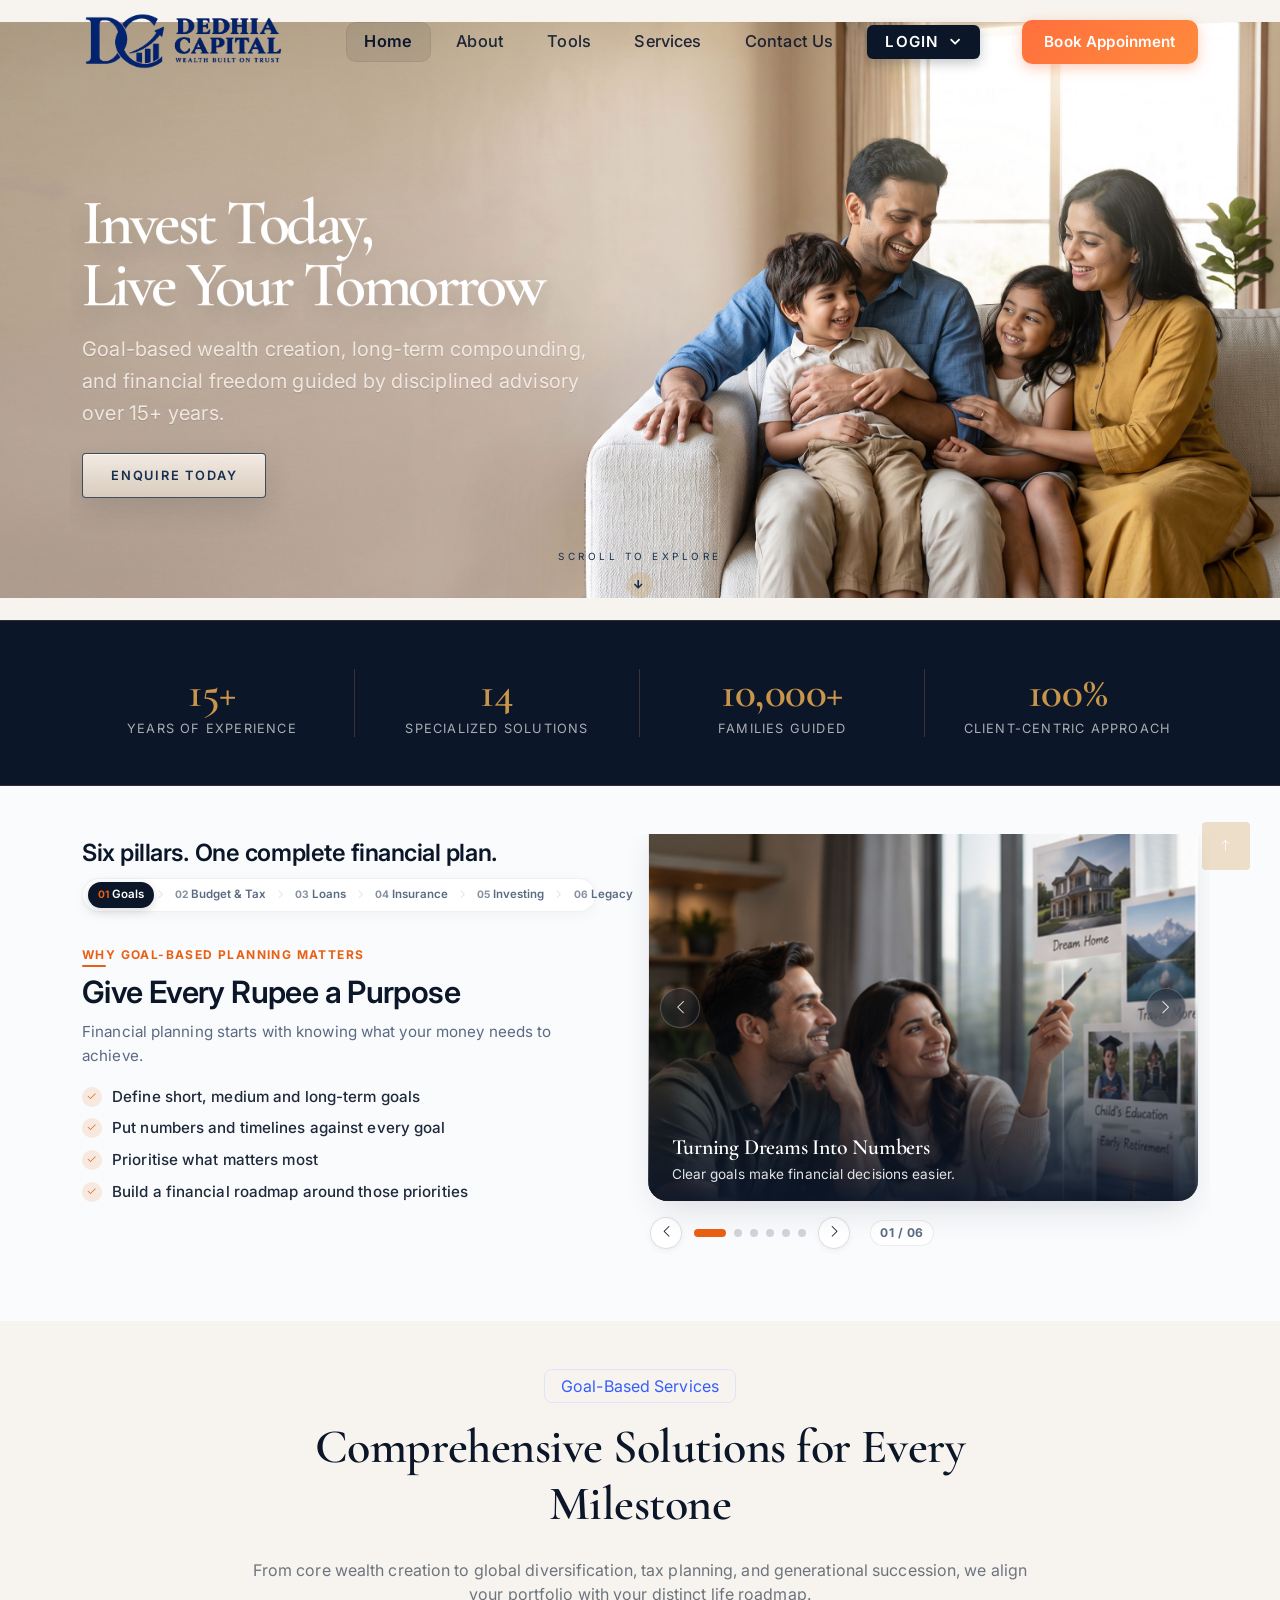
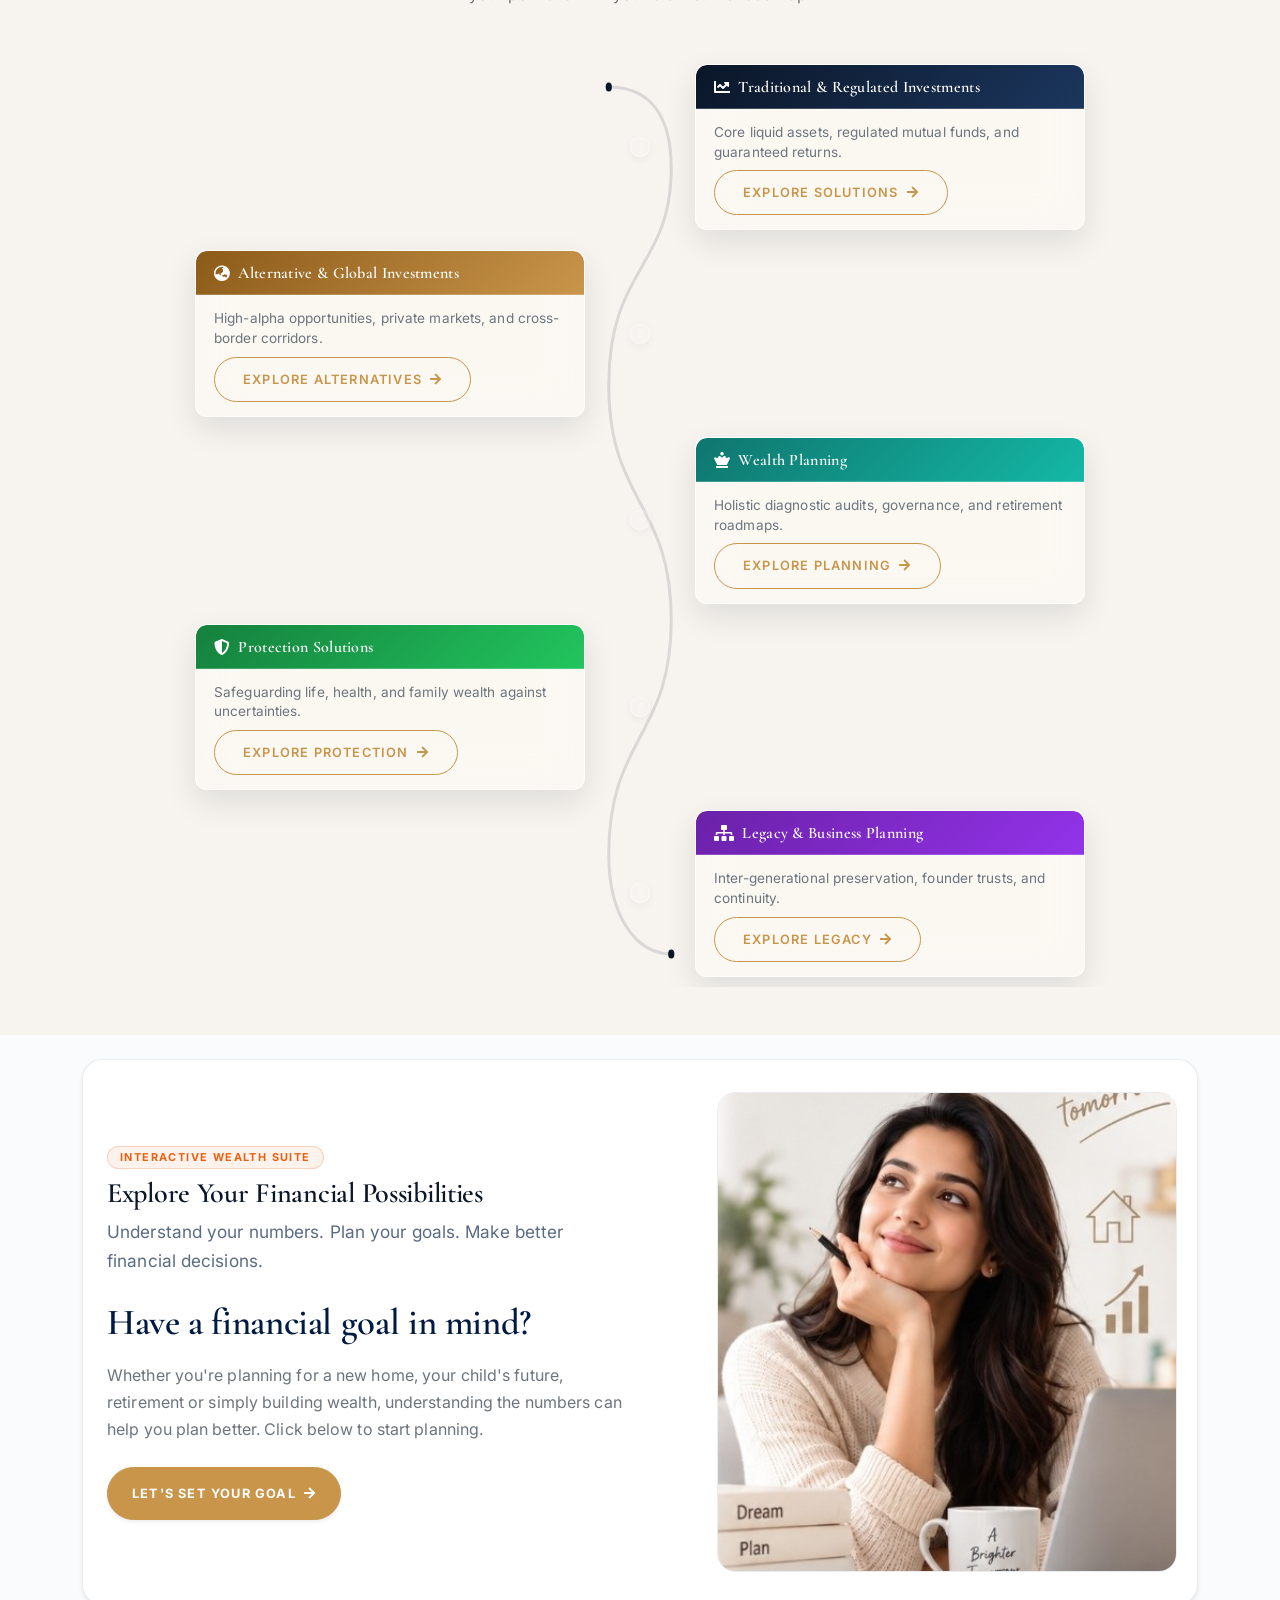
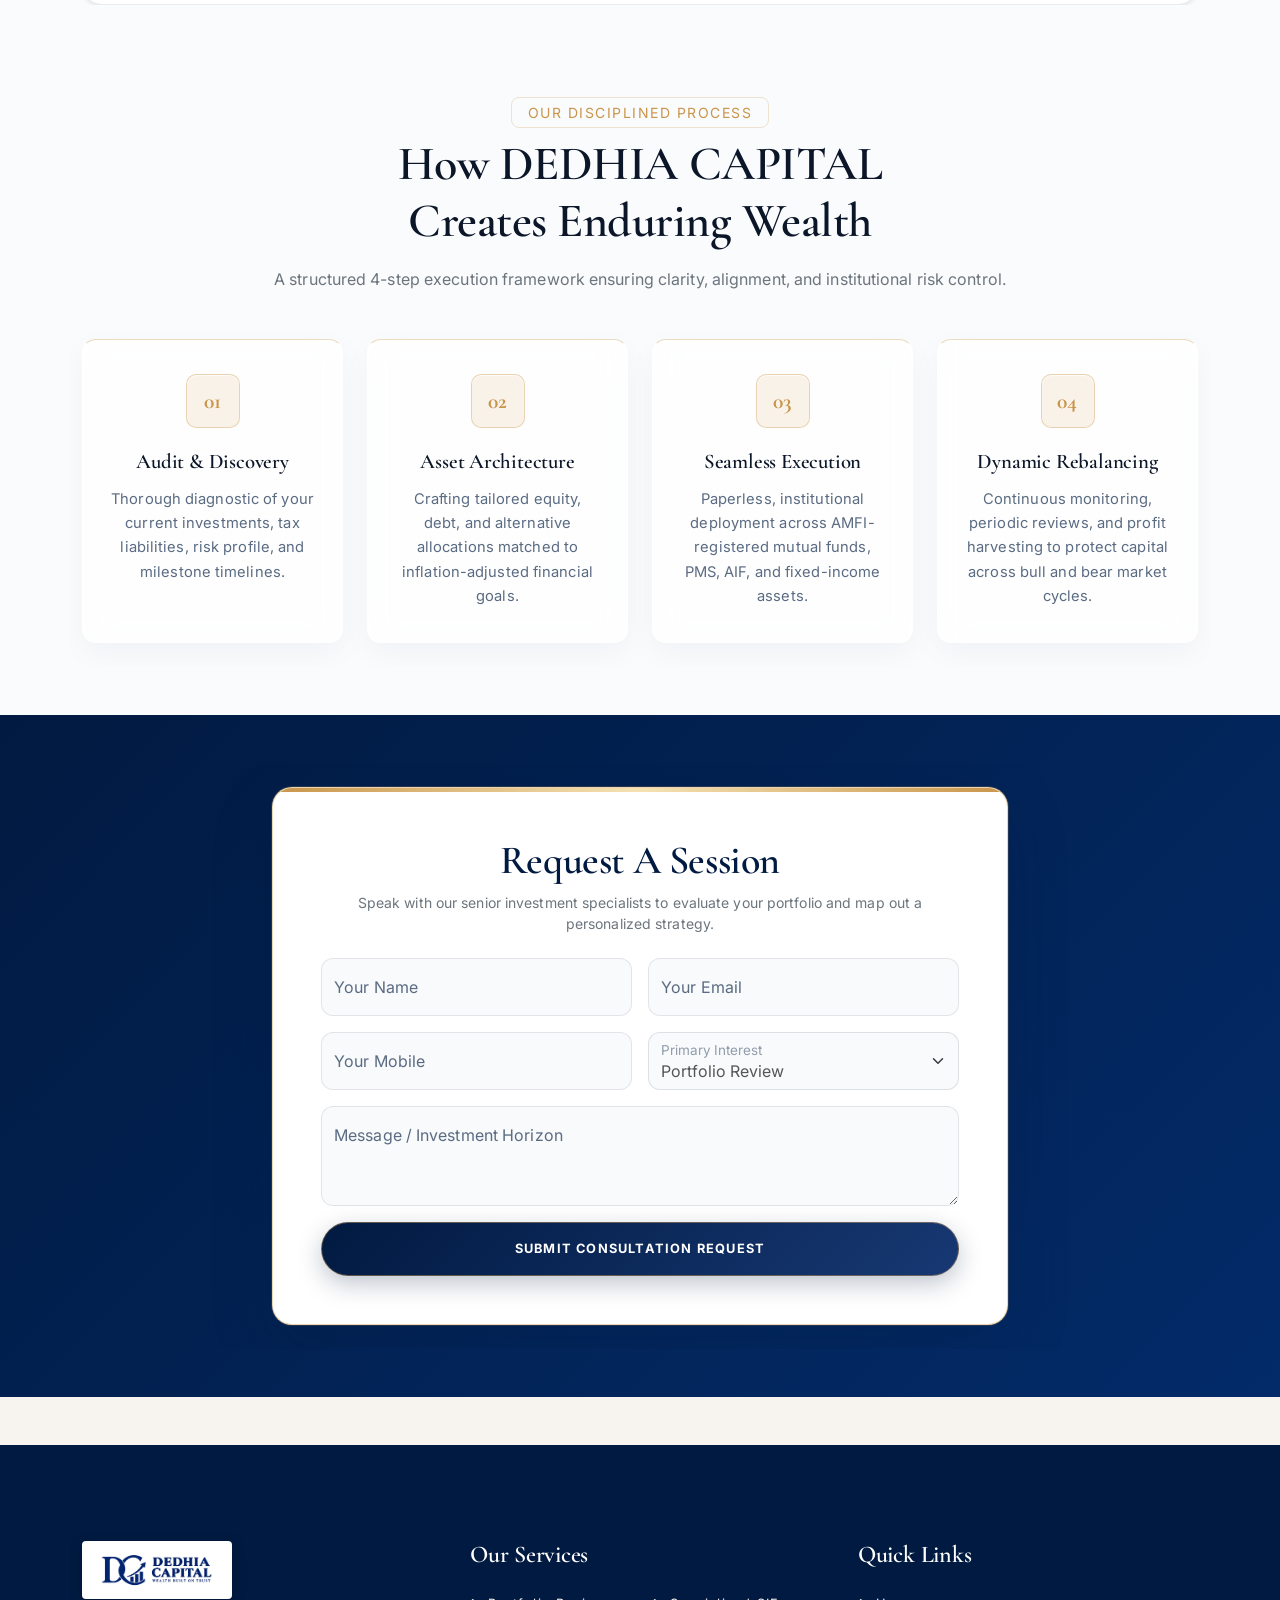
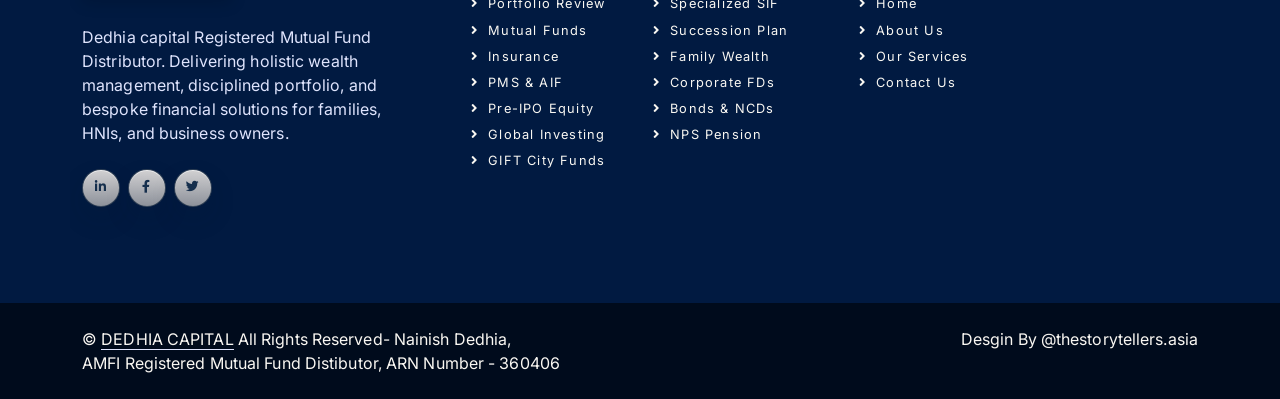
==== commit fc135798: "login" ====
--- a/Dedhida-1.0.0/index.html
+++ b/Dedhida-1.0.0/index.html
@@ -55,10 +55,28 @@
                     <a class="nav-item nav-link" href="about.html">About</a>
                     <a class="nav-item nav-link" href="calculators.html">Tools</a>
                     <a class="nav-item nav-link" href="#services">Services</a>
-                    <a class="nav-item nav-link" href="contact.html">Contact</a>
+                    <a class="nav-item nav-link" href="contact.html">Contact Us</a>
+                    <div class="nav-item dropdown nav-login-dropdown ms-lg-2 my-2 my-lg-0">
+                        <button class="btn btn-nav-login" type="button" id="navLoginDropdown" aria-expanded="false">
+                            <span>Login</span>
+                            <i class="fa fa-chevron-down ms-1" style="font-size: 0.72rem;"></i>
+                        </button>
+                        <ul class="dropdown-menu dropdown-menu-end nav-login-menu" aria-labelledby="navLoginDropdown">
+                            <li>
+                                <a class="dropdown-item" href="https://onedigital.centricity.co.in/login" target="_blank" rel="noopener noreferrer">
+                                    <i class="fa fa-user me-2"></i> FundsIndia Login
+                                </a>
+                            </li>
+                            <li>
+                                <a class="dropdown-item" href="https://www.fundzbazar.com/signin" target="_blank" rel="noopener noreferrer">
+                                    <i class="fa fa-user me-2"></i> FundzBazar Login
+                                </a>
+                            </li>
+                        </ul>
+                    </div>
                 </div>
                 <div class="d-none d-lg-flex ms-2">
-                    <a class="btn btn-primary py-2 px-4" href="contact.html">Book Advisory</a>
+                    <a class="btn btn-primary py-2 px-4" href="contact.html">Book Appoinment</a>
                 </div>
             </div>
         </nav>
@@ -76,13 +94,13 @@
                     </h1>
                     <p class="fs-5 mb-4 text-white-70 d-none d-md-block" style="line-height: 1.6; max-width: 540px;">
                         Goal-based wealth creation, long-term compounding, and financial freedom guided by disciplined
-                        advisory over 25+ years.
+                        advisory over 15+ years.
                     </p>
                     <a class="btn btn-outline-light" href="contact.html">
-                        SPEAK WITH AN ADVISOR
+                        ENQUIRE TODAY
                     </a>
                 </div>
-            </div where is the padding for this section on which line>
+            </div>
         </div>
         <a aria-label="Scroll to explore" class="hero-scroll-cue" href="#wealth-journey">
             <span>SCROLL TO EXPLORE</span><i class="fa fa-arrow-down"></i>
@@ -91,10 +109,10 @@
     <!-- Hero Section End -->
     <!-- Key Stats Metrics Bar Start -->
     <div class="container-fluid premium-stats-bar py-4 py-md-5">
-        <div class="container px-2 px-md-3">
+        <div class="container">
             <div class="row g-1 g-sm-3 g-md-4 text-center align-items-center stats-row">
                 <div class="col-3 border-end border-gold-subtle stat-col">
-                    <h2 class="display-5 fw-bold text-gold mb-1 font-serif stat-number" data-count="25" data-suffix="+">
+                    <h2 class="display-5 fw-bold text-gold mb-1 font-serif stat-number" data-count="15" data-suffix="+">
                         0</h2>
                     <p class="mb-0 stat-label">Years of Experience</p>
                 </div>
@@ -121,63 +139,57 @@
     <section class="framework-section py-5 position-relative" id="our-framework">
         <div class="container py-lg-4">
 
-            <!-- Section Header (Editorial & Premium) -->
-            <div class="row justify-content-center text-center mb-2 mb-lg-3 wow fadeInUp" data-wow-delay="0.1s">
-                <div class="col-lg-9 col-xl-8">
-                    <span class="framework-section-eyebrow">OUR FRAMEWORK</span>
-                    <h2 class="framework-section-title">Six pillars. One complete financial plan.</h2>
-                    <p class="framework-section-subtitle">
-                        Your money doesn't need more products. It needs a structure that connects your goals,
-                        protection, cash flow and long-term wealth.
-                    </p>
-
-                    <!-- 6 Pillars Flow / Connected Pipeline Bar -->
-                    <div class="framework-pipeline-nav" role="tablist" aria-label="Framework Pillars">
-                        <button class="pipeline-tab active" data-slide="0" role="tab" aria-selected="true"
-                            aria-controls="framework-slide-content">
-                            <span class="pipeline-num">01</span>
-                            <span class="pipeline-name">Goals</span>
-                        </button>
-                        <div class="pipeline-arrow"><i class="bi bi-chevron-right"></i></div>
-                        <button class="pipeline-tab" data-slide="1" role="tab" aria-selected="false"
-                            aria-controls="framework-slide-content">
-                            <span class="pipeline-num">02</span>
-                            <span class="pipeline-name">Budget &amp; Tax</span>
-                        </button>
-                        <div class="pipeline-arrow"><i class="bi bi-chevron-right"></i></div>
-                        <button class="pipeline-tab" data-slide="2" role="tab" aria-selected="false"
-                            aria-controls="framework-slide-content">
-                            <span class="pipeline-num">03</span>
-                            <span class="pipeline-name">Loans</span>
-                        </button>
-                        <div class="pipeline-arrow"><i class="bi bi-chevron-right"></i></div>
-                        <button class="pipeline-tab" data-slide="3" role="tab" aria-selected="false"
-                            aria-controls="framework-slide-content">
-                            <span class="pipeline-num">04</span>
-                            <span class="pipeline-name">Insurance</span>
-                        </button>
-                        <div class="pipeline-arrow"><i class="bi bi-chevron-right"></i></div>
-                        <button class="pipeline-tab" data-slide="4" role="tab" aria-selected="false"
-                            aria-controls="framework-slide-content">
-                            <span class="pipeline-num">05</span>
-                            <span class="pipeline-name">Investing</span>
-                        </button>
-                        <div class="pipeline-arrow"><i class="bi bi-chevron-right"></i></div>
-                        <button class="pipeline-tab" data-slide="5" role="tab" aria-selected="false"
-                            aria-controls="framework-slide-content">
-                            <span class="pipeline-num">06</span>
-                            <span class="pipeline-name">Legacy</span>
-                        </button>
-                    </div>
-                </div>
-            </div>
-
             <!-- Two-Column Interactive Framework Showcase -->
             <div class="framework-showcase-container" id="framework-carousel">
                 <div class="row align-items-start g-4 g-lg-5">
 
-                    <!-- Left Column: Editorial Slide Content (~48%) -->
+                    <!-- Left Column: Framework Header & Editorial Slide Content (~48%) -->
                     <div class="col-lg-6 col-xl-6 framework-col-left">
+                        <!-- Top Framework Header -->
+                        <div class="framework-header-block mb-3">
+                            <span class="framework-section-eyebrow">OUR FRAMEWORK</span>
+                            <h2 class="framework-section-title">Six pillars. One complete financial plan.</h2>
+
+                            <!-- 6 Pillars Flow / Connected Pipeline Bar -->
+                            <div class="framework-pipeline-nav" role="tablist" aria-label="Framework Pillars">
+                                <button class="pipeline-tab active" data-slide="0" role="tab" aria-selected="true"
+                                    aria-controls="framework-slide-content">
+                                    <span class="pipeline-num">01</span>
+                                    <span class="pipeline-name">Goals</span>
+                                </button>
+                                <div class="pipeline-arrow"><i class="bi bi-chevron-right"></i></div>
+                                <button class="pipeline-tab" data-slide="1" role="tab" aria-selected="false"
+                                    aria-controls="framework-slide-content">
+                                    <span class="pipeline-num">02</span>
+                                    <span class="pipeline-name">Budget &amp; Tax</span>
+                                </button>
+                                <div class="pipeline-arrow"><i class="bi bi-chevron-right"></i></div>
+                                <button class="pipeline-tab" data-slide="2" role="tab" aria-selected="false"
+                                    aria-controls="framework-slide-content">
+                                    <span class="pipeline-num">03</span>
+                                    <span class="pipeline-name">Loans</span>
+                                </button>
+                                <div class="pipeline-arrow"><i class="bi bi-chevron-right"></i></div>
+                                <button class="pipeline-tab" data-slide="3" role="tab" aria-selected="false"
+                                    aria-controls="framework-slide-content">
+                                    <span class="pipeline-num">04</span>
+                                    <span class="pipeline-name">Insurance</span>
+                                </button>
+                                <div class="pipeline-arrow"><i class="bi bi-chevron-right"></i></div>
+                                <button class="pipeline-tab" data-slide="4" role="tab" aria-selected="false"
+                                    aria-controls="framework-slide-content">
+                                    <span class="pipeline-num">05</span>
+                                    <span class="pipeline-name">Investing</span>
+                                </button>
+                                <div class="pipeline-arrow"><i class="bi bi-chevron-right"></i></div>
+                                <button class="pipeline-tab" data-slide="5" role="tab" aria-selected="false"
+                                    aria-controls="framework-slide-content">
+                                    <span class="pipeline-num">06</span>
+                                    <span class="pipeline-name">Legacy</span>
+                                </button>
+                            </div>
+                        </div>
+
                         <div class="framework-content-card" id="framework-slide-content">
                             <div class="framework-slide-eyebrow" id="fw-eyebrow">WHY GOAL-BASED PLANNING MATTERS</div>
                             <h3 class="framework-slide-heading" id="fw-heading">Give Every Rupee a Purpose</h3>
@@ -219,11 +231,24 @@
                                     <p class="framework-card-subtext" id="fw-card-subtext">Clear goals make financial
                                         decisions easier.</p>
                                 </div>
+                                <!-- Floating Scroller Arrows (< and >) -->
+                                <button class="fw-card-arrow fw-card-prev" id="fw-card-prev"
+                                    aria-label="Previous Pillar" title="Previous">
+                                    <i class="bi bi-chevron-left"></i>
+                                </button>
+                                <button class="fw-card-arrow fw-card-next" id="fw-card-next" aria-label="Next Pillar"
+                                    title="Next">
+                                    <i class="bi bi-chevron-right"></i>
+                                </button>
                             </div>
                         </div>
 
-                        <!-- Carousel Indicators Navigation (Strat8 exact style) -->
+                        <!-- Carousel Indicators & Scroller Navigation (<, indicators, >) -->
                         <div class="framework-nav-wrapper">
+                            <button class="fw-nav-arrow fw-nav-prev" id="fw-prev-btn" aria-label="Previous Pillar"
+                                title="Previous (&lt;)">
+                                <i class="bi bi-chevron-left"></i>
+                            </button>
                             <div class="framework-indicators" id="fw-indicators" role="tablist"
                                 aria-label="Slide Indicators">
                                 <button class="fw-dot active" data-index="0"
@@ -234,6 +259,11 @@
                                 <button class="fw-dot" data-index="4" aria-label="Pillar 5: Investing"></button>
                                 <button class="fw-dot" data-index="5" aria-label="Pillar 6: Estate & Legacy"></button>
                             </div>
+                            <button class="fw-nav-arrow fw-nav-next" id="fw-next-btn" aria-label="Next Pillar"
+                                title="Next (&gt;)">
+                                <i class="bi bi-chevron-right"></i>
+                            </button>
+                            <span class="fw-counter-badge ms-2" id="fw-counter">01 / 06</span>
                         </div>
                     </div>
 
@@ -245,7 +275,7 @@
     <!-- Our Framework Section End -->
 
     <!-- Goal-Based Services Section (Serpentine Roadmap) Start -->
-    <div class="container-xxl py-5 position-relative" id="services">
+    <div class="container-fluid py-5 position-relative px-0" id="services">
         <div class="container">
             <div class="text-center mx-auto mb-5 wow fadeInUp" data-wow-delay="0.1s" style="max-width: 800px;">
                 <p class="d-inline-block border rounded text-primary fw-semi-bold py-1 px-3">Goal-Based Services</p>
@@ -299,11 +329,6 @@
                         <div class="roadmap-card-body">
                             <p class="text-muted small mb-2 fw-semi-bold">Core liquid assets, regulated mutual funds,
                                 and guaranteed returns.</p>
-                            <ul class="home-category-list mb-3">
-                                <li><i class="fa fa-check-circle"></i> Mutual Funds</li>
-                                <li><i class="fa fa-check-circle"></i> Bonds / NCD</li>
-                                <li><i class="fa fa-check-circle"></i> Corporate &amp; Bank FD</li>
-                            </ul>
                             <a href="service.html" class="btn btn-sm btn-outline-primary rounded-pill">Explore Solutions
                                 <i class="fa fa-arrow-right ms-1"></i></a>
                         </div>
@@ -320,14 +345,6 @@
                         <div class="roadmap-card-body">
                             <p class="text-muted small mb-2 fw-semi-bold">High-alpha opportunities, private markets, and
                                 cross-border corridors.</p>
-                            <ul class="home-category-list mb-3">
-                                <li><i class="fa fa-check-circle"></i> Portfolio Management (PMS)</li>
-                                <li><i class="fa fa-check-circle"></i> Specialized Investment Fund (SIF)</li>
-                                <li><i class="fa fa-check-circle"></i> Alternative Investments (AIF)</li>
-                                <li><i class="fa fa-check-circle"></i> Global Investing</li>
-                                <li><i class="fa fa-check-circle"></i> GIFT City Funds</li>
-                                <li><i class="fa fa-check-circle"></i> Unlisted Pre-IPO Opportunities</li>
-                            </ul>
                             <a href="service.html" class="btn btn-sm btn-outline-primary rounded-pill">Explore
                                 Alternatives <i class="fa fa-arrow-right ms-1"></i></a>
                         </div>
@@ -344,11 +361,6 @@
                         <div class="roadmap-card-body">
                             <p class="text-muted small mb-2 fw-semi-bold">Holistic diagnostic audits, governance, and
                                 retirement roadmaps.</p>
-                            <ul class="home-category-list mb-3">
-                                <li><i class="fa fa-check-circle"></i> Portfolio Review &amp; Diagnostics</li>
-                                <li><i class="fa fa-check-circle"></i> Family Wealth Management</li>
-                                <li><i class="fa fa-check-circle"></i> National Pension System (NPS)</li>
-                            </ul>
                             <a href="service.html" class="btn btn-sm btn-outline-primary rounded-pill">Explore Planning
                                 <i class="fa fa-arrow-right ms-1"></i></a>
                         </div>
@@ -365,10 +377,6 @@
                         <div class="roadmap-card-body">
                             <p class="text-muted small mb-2 fw-semi-bold">Safeguarding life, health, and family wealth
                                 against uncertainties.</p>
-                            <ul class="home-category-list mb-3">
-                                <li><i class="fa fa-check-circle"></i> Life Insurance (Term &amp; Savings)</li>
-                                <li><i class="fa fa-check-circle"></i> Comprehensive General Insurance</li>
-                            </ul>
                             <a href="service.html" class="btn btn-sm btn-outline-primary rounded-pill">Explore
                                 Protection <i class="fa fa-arrow-right ms-1"></i></a>
                         </div>
@@ -385,10 +393,6 @@
                         <div class="roadmap-card-body">
                             <p class="text-muted small mb-2 fw-semi-bold">Inter-generational preservation, founder
                                 trusts, and continuity.</p>
-                            <ul class="home-category-list mb-3">
-                                <li><i class="fa fa-check-circle"></i> Business Succession Planning</li>
-                                <li><i class="fa fa-check-circle"></i> Family Trust &amp; Estate Roadmap</li>
-                            </ul>
                             <a href="service.html" class="btn btn-sm btn-outline-primary rounded-pill">Explore Legacy
                                 <i class="fa fa-arrow-right ms-1"></i></a>
                         </div>
@@ -396,12 +400,7 @@
                 </div>
             </div>
 
-            <!-- Bottom CTA -->
-            <div class="text-center mt-5">
-                <a href="service.html" class="btn btn-primary py-3 px-5 rounded-pill fw-bold">
-                    EXPLORE DETAILED SERVICE <i class="fa fa-arrow-right ms-2"></i>
-                </a>
-            </div>
+
         </div>
     </div>
     <!-- Goal-Based Services Section End -->
@@ -410,15 +409,6 @@
     <section class="calc-experience-section position-relative" id="financial-calculators">
         <div class="container position-relative" style="z-index: 2;">
 
-            <!-- Section Header -->
-            <div class="text-center mx-auto mb-3 wow fadeInUp" data-wow-delay="0.1s" style="max-width: 780px;">
-                <span class="calc-section-badge">INTERACTIVE WEALTH SUITE</span>
-                <h2 class="calc-section-title">Explore Your Financial Possibilities</h2>
-                <p class="calc-section-subtitle">
-                    Understand your numbers. Plan your goals. Make better financial decisions.
-                </p>
-            </div>
-
             <!-- Master Interactive Hero Calculator Stage with Visual -->
             <div class="calc-hero-stage wow fadeInUp" data-wow-delay="0.2s">
                 <div class="calc-master-card shadow-sm" id="calc-master-container">
@@ -429,7 +419,13 @@
                         <!-- Left Column: Goal Message & CTA Button (Home Screen Only) -->
                         <div class="col-lg-6 calc-col-inputs p-4 p-lg-5">
                             <div class="calc-home-text-box">
-                                <span class="calc-tool-badge mb-3 d-inline-block">GOAL-BASED PLANNING</span>
+                                <div class="mb-4">
+                                    <span class="calc-section-badge mb-2 d-inline-block">INTERACTIVE WEALTH SUITE</span>
+                                    <h2 class="calc-section-title mb-2">Explore Your Financial Possibilities</h2>
+                                    <p class="calc-section-subtitle text-start ms-0 mb-0">
+                                        Understand your numbers. Plan your goals. Make better financial decisions.
+                                    </p>
+                                </div>
                                 <h3 class="display-6 font-serif fw-bold text-dark mb-3" style="line-height: 1.25;">
                                     Have a financial goal in mind?
                                 </h3>
@@ -441,15 +437,15 @@
                                 <div class="calc-footer-cta text-start">
                                     <a href="calculators.html"
                                         class="btn btn-primary px-4 py-3 rounded-pill fw-bold calc-cta-btn shadow-sm">
-                                        CHOOSE A GOAL &amp; START CALCULATING <i class="fa fa-arrow-right ms-2"></i>
+                                        LET'S SET YOUR GOAL<i class="fa fa-arrow-right ms-2"></i>
                                     </a>
                                 </div>
                             </div>
                         </div>
 
                         <!-- Right Column: Visual Image with Girl (Home Screen Only) -->
-                        <div class="col-lg-6 calc-home-visual-col text-center p-3 p-lg-4">
-                            <div class="calc-home-girl-card">
+                        <div class="col-lg-6 calc-home-visual-col text-center text-lg-end p-3 p-lg-4">
+                            <div class="calc-home-girl-card ms-lg-auto me-lg-0 mx-auto">
                                 <img src="img/home-goal-girl.jpg" alt="Big goals brighter tomorrows"
                                     class="img-fluid rounded-4 shadow-sm calc-home-girl-img">
                             </div>
@@ -463,68 +459,16 @@
 
         </div>
     </section>
-    <!-- Explore Your Financial Possibilities End -->
-
-    <!-- Core Investment Philosophy (Growth, Safety, Discipline) Start -->
-    <div class="container-xxl py-5" style="background: #FAFBFD;">
-        <div class="container py-4">
-            <div class="row g-5 align-items-center">
-                <div class="col-lg-5 wow fadeInLeft" data-wow-delay="0.1s">
-                    <div class="text-center">
-                        <img alt="Growth, Safety, Discipline - DEDHIA CAPITAL" class="img-fluid rounded-4 shadow"
-                            src="img/philosophy-blocks.png" style="max-height: 420px; object-fit: contain;" />
-                    </div>
-                </div>
-                <div class="col-lg-7 wow fadeInRight" data-wow-delay="0.2s">
-                    <div class="d-inline-block border rounded text-primary fw-semi-bold py-1 px-3 mb-3">The 3 Pillars
-                    </div>
-                    <h2 class="display-6 fw-bold mb-4 text-dark">Built on Growth, Safety, and Discipline</h2>
-                    <p class="text-muted mb-4">Wealth is not generated through speculation—it is compounded through
-                        patient asset allocation, risk mitigation, and disciplined holding through market cycles.</p>
-                    <div class="row g-2 g-sm-3 g-lg-4">
-                        <div class="col-6 col-md-4 wow fadeInUp" data-wow-delay="0.1s">
-                            <div
-                                class="bg-white p-3 rounded-3 shadow-sm border-top border-3 border-primary h-100 pillar-card">
-                                <h5 class="fw-bold text-dark mb-2"><i
-                                        class="fa fa-chart-line text-primary me-2"></i>Growth</h5>
-                                <p class="text-muted small mb-0">High-conviction equity selection and megatrend
-                                    compounding to beat inflation sustainably.</p>
-                            </div>
-                        </div>
-                        <div class="col-6 col-md-4 wow fadeInUp" data-wow-delay="0.2s">
-                            <div
-                                class="bg-white p-3 rounded-3 shadow-sm border-top border-3 border-success h-100 pillar-card">
-                                <h5 class="fw-bold text-dark mb-2"><i
-                                        class="fa fa-shield-alt text-success me-2"></i>Safety</h5>
-                                <p class="text-muted small mb-0">AAA fixed income, sovereign guarantees, and defensive
-                                    hedging to safeguard principal capital.</p>
-                            </div>
-                        </div>
-                        <div class="col-12 col-sm-6 col-md-4 mx-auto wow fadeInUp" data-wow-delay="0.3s">
-                            <div
-                                class="bg-white p-3 rounded-3 shadow-sm border-top border-3 border-warning h-100 pillar-card">
-                                <h5 class="fw-bold text-dark mb-2"><i
-                                        class="fa fa-compass text-warning me-2"></i>Discipline</h5>
-                                <p class="text-muted small mb-0">Periodic rebalancing, tax-smart harvesting, and
-                                    unwavering commitment to your milestones.</p>
-                            </div>
-                        </div>
-                    </div>
-                </div>
-            </div>
-        </div>
-    </div>
-    <!-- Core Investment Philosophy End -->
 
 
     <!-- How We Work Process Start -->
-    <div class="container-xxl py-5" style="background: #FAFBFD;">
+    <div class="container-fluid py-5 px-0" style="background: #FAFBFD;">
         <div class="container py-4">
             <div class="text-center mx-auto wow fadeInUp" data-wow-delay="0.1s" style="max-width: 750px;">
                 <p
                     class="d-inline-block border border-gold-subtle rounded text-gold fw-semi-bold py-1 px-3 mb-2 font-sans letter-spacing-1 text-uppercase small">
                     Our Disciplined Process</p>
-                <h1 class="display-5 mb-3 font-serif">How DEDHIA CAPITAL Creates Enduring Wealth</h1>
+                <h1 class="display-5 mb-3 font-serif">How DEDHIA CAPITAL <br />Creates Enduring Wealth</h1>
                 <p class="text-muted mb-5">A structured 4-step execution framework ensuring clarity, alignment, and
                     institutional risk control.</p>
             </div>
@@ -573,11 +517,8 @@
                 <div class="col-lg-8 wow fadeIn" data-wow-delay="0.1s">
                     <div class="bg-white rounded-4 p-4 p-sm-5 shadow-lg callback-card">
                         <div class="text-center mx-auto mb-4" style="max-width: 600px;">
-                            <p
-                                class="d-inline-block border border-warning rounded text-dark fw-semi-bold py-1 px-3 mb-2 callback-badge">
-                                <i class="fa fa-phone-alt text-primary me-2"></i>Direct Advisory Request
-                            </p>
-                            <h2 class="display-6 fw-bold text-dark mb-2">Request A Confidential Call-Back</h2>
+
+                            <h2 class="display-6 fw-bold text-dark mb-2">Request A Session</h2>
                             <p class="text-muted small mb-0">Speak with our senior investment specialists to evaluate
                                 your portfolio and map out a personalized strategy.</p>
                         </div>
@@ -649,7 +590,7 @@
                         <img alt="DEDHIA CAPITAL" src="img/logo.png" />
                     </div>
                     <p class="text-light-50 mb-3">Dedhia capital Registered Mutual Fund Distributor. Delivering holistic
-                        wealth management, disciplined portfolio advisory, and bespoke financial solutions for families,
+                        wealth management, disciplined portfolio, and bespoke financial solutions for families,
                         HNIs, and business owners.</p>
                     <div class="d-flex pt-2">
                         <a class="btn btn-square btn-outline-light rounded-circle me-2" href="#"><i
@@ -699,10 +640,11 @@
         <div class="container">
             <div class="row">
                 <div class="col-md-6 text-center text-md-start mb-3 mb-md-0">
-                    © <a class="border-bottom" href="#">DEDHIA CAPITAL</a>, All Rights Reserved.
+                    © <a class="border-bottom" href="#">DEDHIA CAPITAL</a> All Rights Reserved- Nainish
+                    Dedhia,<br />AMFI Registered Mutual Fund Distibutor, ARN Number - 360406
                 </div>
                 <div class="col-md-6 text-center text-md-end">
-                    Mutual fund investments are subject to market risks. Read all scheme related documents carefully.
+                    Desgin By @thestorytellers.asia
                 </div>
             </div>
         </div>
--- a/Dedhida-1.0.0/css/style.css
+++ b/Dedhida-1.0.0/css/style.css
@@ -34,6 +34,15 @@
     letter-spacing: 0.1px;
 }
 
+.about-philosophy-image {
+    width: 100%;
+    height: 100%;
+    min-height: 520px;
+    object-fit: cover;
+    object-position: center center;
+    display: block;
+}
+
 
 /* ensure anchor jumps and scroll-to positions account for the fixed header */
 
@@ -369,6 +378,121 @@
     transform: none;
 }
 
+/* Navbar Login Dropdown Button & Menu */
+.nav-login-dropdown {
+    position: relative !important;
+}
+
+.btn-nav-login {
+    background: #0B1628 !important;
+    color: #FFFFFF !important;
+    border: none !important;
+    border-radius: 6px !important;
+    padding: 0.5rem 1.15rem !important;
+    font-size: 0.95rem !important;
+    font-weight: 600 !important;
+    display: inline-flex !important;
+    align-items: center !important;
+    gap: 7px !important;
+    box-shadow: 0 4px 12px rgba(11, 22, 40, 0.25) !important;
+    transition: background 0.2s ease, box-shadow 0.2s ease !important;
+    cursor: pointer !important;
+    line-height: 1.2 !important;
+    text-decoration: none !important;
+}
+
+.btn-nav-login:hover,
+.btn-nav-login:focus,
+.btn-nav-login[aria-expanded="true"],
+.nav-login-dropdown.show .btn-nav-login {
+    background: #162542 !important;
+    color: #FFFFFF !important;
+    box-shadow: 0 6px 16px rgba(11, 22, 40, 0.35) !important;
+}
+
+.btn-nav-login::after {
+    display: none !important;
+}
+
+.nav-login-dropdown .nav-login-menu,
+.navbar .nav-login-dropdown .dropdown-menu {
+    display: none !important;
+    position: absolute !important;
+    top: calc(100% + 6px) !important;
+    right: 0 !important;
+    left: auto !important;
+    min-width: 215px !important;
+    width: max-content !important;
+    background: #FFFFFF !important;
+    background-color: #FFFFFF !important;
+    border-radius: 8px !important;
+    border: 1px solid #E2E8F0 !important;
+    box-shadow: 0 10px 25px -5px rgba(0, 0, 0, 0.15), 0 8px 10px -6px rgba(0, 0, 0, 0.1) !important;
+    padding: 8px 0 !important;
+    margin: 0 !important;
+    list-style: none !important;
+    transform: none !important;
+    opacity: 0 !important;
+    visibility: hidden !important;
+    pointer-events: none !important;
+    z-index: 99999 !important;
+    transition: opacity 0.15s ease, visibility 0.15s ease !important;
+}
+
+.nav-login-menu.show,
+.nav-login-dropdown.show .nav-login-menu,
+.nav-login-dropdown .nav-login-menu.show,
+.navbar .nav-login-dropdown .dropdown-menu.show {
+    display: block !important;
+    opacity: 1 !important;
+    visibility: visible !important;
+    pointer-events: auto !important;
+    transform: none !important;
+}
+
+.nav-login-menu li {
+    list-style: none !important;
+    margin: 0 !important;
+    padding: 0 !important;
+}
+
+.nav-login-menu .dropdown-item {
+    font-family: inherit !important;
+    font-size: 0.93rem !important;
+    font-weight: 500 !important;
+    color: #475569 !important;
+    padding: 10px 20px !important;
+    display: flex !important;
+    align-items: center !important;
+    gap: 12px !important;
+    text-decoration: none !important;
+    background: #FFFFFF !important;
+    line-height: 1.4 !important;
+    white-space: nowrap !important;
+    cursor: pointer !important;
+    transition: background 0.15s ease, color 0.15s ease !important;
+}
+
+.nav-login-menu .dropdown-item i {
+    color: #64748B !important;
+    font-size: 0.95rem !important;
+    width: 18px !important;
+    text-align: center !important;
+    flex-shrink: 0 !important;
+    transition: color 0.15s ease !important;
+}
+
+.nav-login-menu .dropdown-item:hover,
+.nav-login-menu .dropdown-item:focus {
+    background-color: #F8FAFC !important;
+    color: #0B1628 !important;
+}
+
+.nav-login-menu .dropdown-item:hover i,
+.nav-login-menu .dropdown-item:focus i {
+    color: #0B1628 !important;
+}
+
 .fixed-top.nav-scrolled .navbar .navbar-nav .nav-link {
     color: #0B1628 !important;
 }
@@ -409,7 +533,7 @@
 }
 
 @media (min-width: 992px) {
-    .navbar .nav-item .dropdown-menu {
+    .navbar .nav-item:not(.nav-login-dropdown) .dropdown-menu {
         display: block;
         visibility: hidden;
         top: 100%;
@@ -419,11 +543,20 @@
         opacity: 0;
     }
 
-    .navbar .nav-item:hover .dropdown-menu {
+    .navbar .nav-item:not(.nav-login-dropdown):hover .dropdown-menu {
         transform: rotateX(0deg);
         visibility: visible;
         transition: .5s;
         opacity: 1;
+    }
+
+    /* Keep nav-login-menu completely free from 3D rotate */
+    .navbar .nav-item.nav-login-dropdown .dropdown-menu,
+    .navbar .nav-login-dropdown .nav-login-menu,
+    .nav-login-menu {
+        transform: none !important;
+        -webkit-transform: none !important;
+        transition: opacity 0.15s ease, visibility 0.15s ease !important;
     }
 }
 
@@ -508,8 +641,8 @@
 }
 
 .hero-dark-banner .container {
-    padding-left: clamp(2.1rem, 4vw, 4.2rem);
-    padding-right: clamp(1rem, 2vw, 2rem);
+    padding-left: 0.75rem !important;
+    padding-right: 0.75rem !important;
 }
 
 .hero-copy {
@@ -1758,45 +1891,73 @@
 /* --- Layout tweaks to mimic strat8.in spacing and image behavior --- */
 
 
-/* Wider centered content with generous left/right gutters on large screens */
+/* Unified container system: Exact alignment with Navbar logo (left) and Book Advisory (right) */
 
 .container,
 .container-xxl,
 .container-fluid .container {
-    max-width: 1240px;
-    padding-left: 80px;
-    padding-right: 80px;
-}
-
-@media (max-width: 1200px) {
+    width: 100%;
+    margin-left: auto;
+    margin-right: auto;
+    padding-left: 0.75rem !important;
+    padding-right: 0.75rem !important;
+}
+
+@media (min-width: 576px) {
 
     .container,
     .container-xxl,
     .container-fluid .container {
-        padding-left: 32px;
-        padding-right: 32px;
-    }
-}
-
-@media (max-width: 767.98px) {
+        max-width: 540px !important;
+    }
+}
+
+@media (min-width: 768px) {
 
     .container,
     .container-xxl,
     .container-fluid .container {
-        padding-left: 14px !important;
-        padding-right: 14px !important;
-    }
-}
-
-@media (max-width: 576px) {
+        max-width: 720px !important;
+    }
+}
+
+@media (min-width: 992px) {
 
     .container,
     .container-xxl,
     .container-fluid .container {
-        padding-left: 12px !important;
-        padding-right: 12px !important;
-    }
-}
+        max-width: 960px !important;
+    }
+}
+
+@media (min-width: 1200px) {
+
+    .container,
+    .container-xxl,
+    .container-fluid .container {
+        max-width: 1140px !important;
+    }
+}
+
+@media (min-width: 1400px) {
+
+    .container,
+    .container-xxl,
+    .container-fluid .container {
+        max-width: 1320px !important;
+    }
+}
+
+@media (max-width: 767.98px) {
+
+    .container,
+    .container-xxl,
+    .container-fluid .container {
+        padding-left: 1rem !important;
+        padding-right: 1rem !important;
+    }
+}
+
 
 
 /* Ensure hero/carousel captions align with the container gutters */
@@ -2607,6 +2768,12 @@
     /* Pillar Cards - 2-Division Mobile Layout */
     .pillar-card {
         padding: 14px 10px !important;
+    }
+
+    .about-philosophy-image {
+        height: auto;
+        min-height: auto !important;
+        object-fit: contain;
     }
 
     .pillar-card h5 {
@@ -3459,6 +3626,54 @@
     background-color: transparent !important;
 }
 
+/* Large Screens & Desktop: Align Logo and Book Advisory to exact container grid */
+@media (min-width: 992px) {
+    .container-fluid.fixed-top>.navbar {
+        max-width: 960px;
+        margin-left: auto;
+        margin-right: auto;
+        padding-left: 0.75rem !important;
+        padding-right: 0.75rem !important;
+    }
+
+    .container-fluid.fixed-top>.navbar .navbar-brand {
+        margin-left: 0 !important;
+        padding-left: 0 !important;
+    }
+
+    .container-fluid.fixed-top>.navbar .navbar-collapse {
+        margin-right: 0 !important;
+    }
+}
+
+@media (min-width: 1200px) {
+    .container-fluid.fixed-top>.navbar {
+        max-width: 1140px;
+    }
+}
+
+@media (min-width: 1400px) {
+    .container-fluid.fixed-top>.navbar {
+        max-width: 1320px;
+    }
+}
+
+@media (max-width: 991.98px) {
+    .container-fluid.fixed-top>.navbar {
+        padding-left: 1rem !important;
+        padding-right: 1rem !important;
+    }
+
+    .container-fluid.fixed-top>.navbar .navbar-brand {
+        margin-left: 0 !important;
+        padding-left: 0 !important;
+    }
+
+    .container-fluid.fixed-top>.navbar .navbar-toggler {
+        margin-right: 0 !important;
+    }
+}
+
 .container-fluid.fixed-top .navbar-nav {
     background: transparent !important;
     border: 0 !important;
@@ -3559,54 +3774,59 @@
 
 .framework-section-title {
     font-family: var(--font-sans);
-    font-size: clamp(1.6rem, 2.2vw, 2.2rem);
+    font-size: clamp(1.35rem, 1.85vw, 2.05rem);
     font-weight: 750;
     color: #0B1628;
-    line-height: 1.15;
+    line-height: 1.2;
     letter-spacing: -0.02em;
-    margin-bottom: 0.35rem;
+    margin-bottom: 0.65rem;
+    white-space: nowrap;
 }
 
 .framework-section-subtitle {
     font-size: clamp(0.92rem, 1.05vw, 1.02rem);
     line-height: 1.5;
     color: #5A6B82;
-    max-width: 640px;
-    margin: 0 auto 0.75rem auto;
+    max-width: 680px;
+    margin: 0 0 0.85rem 0;
 }
 
 /* Pipeline Tabs / Interconnected Journey Bar */
 .framework-pipeline-nav {
     display: inline-flex;
     align-items: center;
-    justify-content: center;
-    flex-wrap: wrap;
-    gap: 4px;
+    justify-content: flex-start;
+    flex-wrap: nowrap !important;
+    white-space: nowrap !important;
+    gap: 2px;
     background: #FFFFFF;
-    padding: 4px 8px;
+    padding: 3px 5px;
     border-radius: 50px;
     box-shadow: 0 3px 14px rgba(11, 22, 40, 0.04);
     border: 1px solid rgba(11, 22, 40, 0.06);
     margin-bottom: 0.85rem;
+    max-width: 100%;
 }
 
 .pipeline-tab {
     display: inline-flex;
     align-items: center;
-    gap: 5px;
+    gap: 3px;
     background: transparent;
     border: none;
-    padding: 5px 12px;
+    padding: 4px 8px;
     border-radius: 30px;
-    font-size: 0.8rem;
+    font-size: 0.72rem;
     font-weight: 600;
     color: #5A6B82;
     cursor: pointer;
     transition: all 0.25s ease;
+    white-space: nowrap !important;
+    flex-shrink: 0;
 }
 
 .pipeline-tab .pipeline-num {
-    font-size: 0.68rem;
+    font-size: 0.64rem;
     font-weight: 700;
     opacity: 0.75;
 }
@@ -3620,6 +3840,7 @@
     background: #0B1628;
     color: #FFFFFF;
     box-shadow: 0 3px 10px rgba(11, 22, 40, 0.15);
+    padding: 4px 10px;
 }
 
 .pipeline-tab.active .pipeline-num {
@@ -3628,10 +3849,11 @@
 }
 
 .pipeline-arrow {
-    font-size: 0.65rem;
+    font-size: 0.58rem;
     color: #CBD5E1;
     display: inline-flex;
     align-items: center;
+    flex-shrink: 0;
 }
 
 /* Two Column Layout */
@@ -3641,7 +3863,7 @@
 
 .framework-col-left {
     padding-right: 2rem;
-    padding-top: 0.15rem;
+    padding-top: 0;
 }
 
 .framework-content-card {
@@ -3746,8 +3968,6 @@
 .framework-image-card {
     position: relative;
     width: 100%;
-    max-height: 380px;
-    aspect-ratio: 16 / 10.5;
     border-radius: 20px;
     overflow: hidden;
     background-color: #0B1628;
@@ -3759,7 +3979,7 @@
     width: 100%;
     height: 100%;
     object-fit: cover;
-    object-position: center 25%;
+    object-position: center top;
     display: block;
     transition: opacity 0.4s ease, transform 0.6s cubic-bezier(0.16, 1, 0.3, 1);
 }
@@ -3772,7 +3992,7 @@
 .framework-image-overlay {
     position: absolute;
     inset: 0;
-    background: linear-gradient(180deg, rgba(11, 22, 40, 0) 30%, rgba(11, 22, 40, 0.45) 60%, rgba(11, 22, 40, 0.92) 100%);
+    background: linear-gradient(180deg, rgba(11, 22, 40, 0) 45%, rgba(11, 22, 40, 0.4) 72%, rgba(11, 22, 40, 0.94) 100%);
     pointer-events: none;
 }
 
@@ -3781,7 +4001,7 @@
     bottom: 0;
     left: 0;
     right: 0;
-    padding: 1.35rem 1.6rem;
+    padding: 1.15rem 1.45rem;
     z-index: 2;
     pointer-events: none;
     transition: opacity 0.35s ease, transform 0.35s ease;
@@ -3809,13 +4029,85 @@
     line-height: 1.35;
 }
 
-/* Indicators Navigation */
+/* Floating Card Arrows (< and >) */
+.fw-card-arrow {
+    position: absolute;
+    top: 50%;
+    transform: translateY(-50%);
+    width: 40px;
+    height: 40px;
+    border-radius: 50%;
+    background: rgba(11, 22, 40, 0.52);
+    backdrop-filter: blur(8px);
+    -webkit-backdrop-filter: blur(8px);
+    border: 1px solid rgba(255, 255, 255, 0.25);
+    color: #FFFFFF;
+    display: inline-flex;
+    align-items: center;
+    justify-content: center;
+    font-size: 0.95rem;
+    cursor: pointer;
+    z-index: 10;
+    transition: all 0.25s ease;
+    box-shadow: 0 4px 14px rgba(0, 0, 0, 0.22);
+    opacity: 0.85;
+    outline: none;
+}
+
+.fw-card-prev {
+    left: 12px;
+}
+
+.fw-card-next {
+    right: 12px;
+}
+
+.fw-card-arrow:hover {
+    opacity: 1;
+    background: #E86014;
+    border-color: #E86014;
+    color: #FFFFFF;
+    transform: translateY(-50%) scale(1.08);
+    box-shadow: 0 6px 18px rgba(232, 96, 20, 0.4);
+}
+
+/* Indicators & Scroller Navigation (<, dots, >) */
 .framework-nav-wrapper {
     display: flex;
     align-items: center;
-    justify-content: flex-start;
-    margin-top: 0.85rem;
-    padding-left: 4px;
+    gap: 12px;
+    margin-top: 0.95rem;
+    padding-left: 2px;
+}
+
+.fw-nav-arrow {
+    width: 32px;
+    height: 32px;
+    border-radius: 50%;
+    background: #FFFFFF;
+    border: 1px solid rgba(11, 22, 40, 0.12);
+    color: #0B1628;
+    display: inline-flex;
+    align-items: center;
+    justify-content: center;
+    font-size: 0.82rem;
+    cursor: pointer;
+    transition: all 0.25s ease;
+    box-shadow: 0 2px 6px rgba(11, 22, 40, 0.05);
+    outline: none;
+    user-select: none;
+}
+
+.fw-nav-arrow:hover {
+    background: #0B1628;
+    color: #FFFFFF;
+    border-color: #0B1628;
+    transform: translateY(-1px);
+    box-shadow: 0 4px 10px rgba(11, 22, 40, 0.15);
+}
+
+.fw-nav-arrow:active {
+    transform: translateY(0);
 }
 
 .framework-indicators {
@@ -3849,6 +4141,18 @@
     transform: none;
 }
 
+.fw-counter-badge {
+    font-size: 0.75rem;
+    font-weight: 700;
+    color: #5A6B82;
+    background: #FFFFFF;
+    padding: 3px 9px;
+    border-radius: 20px;
+    border: 1px solid rgba(11, 22, 40, 0.08);
+    letter-spacing: 0.5px;
+    user-select: none;
+}
+
 /* Responsive adjustments */
 @media (max-width: 991.98px) {
     .framework-section {
@@ -3871,7 +4175,8 @@
 
     .framework-image-card {
         border-radius: 18px;
-        max-height: 320px;
+        max-height: 380px;
+        aspect-ratio: 4 / 3;
     }
 
     .framework-image-caption {
@@ -3886,6 +4191,87 @@
     .framework-nav-wrapper {
         justify-content: center;
         margin-top: 1rem;
+    }
+
+    .fw-card-arrow {
+        width: 36px;
+        height: 36px;
+        font-size: 0.85rem;
+    }
+
+    .fw-card-prev {
+        left: 8px;
+    }
+
+    .fw-card-next {
+        right: 8px;
+    }
+}
+
+/* Large Screens & Desktop: Perfect Top & Bottom Alignment Matching Image 2 */
+@media (min-width: 992px) {
+    .framework-showcase-container .row {
+        display: flex;
+        align-items: flex-start;
+    }
+
+    .framework-col-left {
+        flex: 0 0 49% !important;
+        max-width: 49% !important;
+        padding-right: 2rem !important;
+        padding-top: 0 !important;
+        margin-top: 0 !important;
+    }
+
+    .framework-header-block {
+        margin-top: 0 !important;
+        padding-top: 0 !important;
+    }
+
+    .framework-pipeline-nav {
+        flex-wrap: nowrap !important;
+        white-space: nowrap !important;
+    }
+
+    .framework-section-eyebrow {
+        margin-top: 0 !important;
+        line-height: 1 !important;
+        display: inline-block;
+    }
+
+    .framework-col-right {
+        flex: 0 0 51% !important;
+        max-width: 51% !important;
+        padding-left: 1.25rem !important;
+        padding-top: 0 !important;
+        margin-top: 0 !important;
+    }
+
+    .framework-image-card-wrapper {
+        margin-top: 0 !important;
+        padding-top: 0 !important;
+        position: relative;
+    }
+
+    .framework-image-card {
+        margin-top: 0 !important;
+        width: 100%;
+        border-radius: 20px;
+        overflow: hidden;
+        aspect-ratio: auto;
+    }
+
+    .framework-img {
+        width: 100%;
+        height: 100%;
+        object-fit: cover !important;
+        object-position: center top;
+        display: block;
+    }
+
+    .framework-nav-wrapper {
+        margin-top: 0.95rem;
+        padding-left: 2px;
     }
 }
 
@@ -4091,7 +4477,7 @@
     border: 1px solid rgba(232, 96, 20, 0.22);
     border-radius: 30px;
     padding: 2px 12px;
-    margin-bottom: 0.25rem;
+    margin-bottom: 0.35rem;
 }
 
 .calc-section-title {
@@ -4100,15 +4486,17 @@
     font-weight: 700;
     color: #0B1628;
     line-height: 1.15;
-    margin-bottom: 0.2rem;
+    margin-bottom: 0.3rem;
     letter-spacing: -0.01em;
+    text-align: left;
 }
 
 .calc-section-subtitle {
-    font-size: 0.86rem;
-    line-height: 1.35;
+    font-size: 0.9rem;
+    line-height: 1.45;
     color: #5A6B82;
-    margin: 0 auto;
+    margin: 0 0 0.5rem 0;
+    text-align: left;
 }
 
 /* Master Stage with Right Advisor Ambient Blend */
@@ -4122,10 +4510,24 @@
         width: 100%;
         max-width: 100%;
         border-radius: 20px;
-        padding: 1.35rem 1.65rem;
+        padding: 1.25rem 1.5rem;
         position: relative;
         z-index: 2;
         background: #FFFFFF;
+    }
+
+    .calc-master-card>.row {
+        --bs-gutter-x: 1rem;
+    }
+
+    .calc-col-inputs {
+        padding: 1.5rem 1rem 1.5rem 0.5rem !important;
+    }
+
+    .calc-home-visual-col {
+        padding: 0.75rem 0.25rem 0.75rem 0.5rem !important;
+        display: flex;
+        justify-content: flex-end;
     }
 }
 
@@ -4246,52 +4648,68 @@
 }
 
 .calc-input-group {
-    margin-bottom: 0.5rem;
+    margin-bottom: 0.85rem;
+    padding-bottom: 0.4rem;
+    border-bottom: 1px solid rgba(11, 22, 40, 0.05);
 }
 
 .calc-input-header {
     display: flex;
     align-items: center;
     justify-content: space-between;
-    margin-bottom: 0.15rem;
+    gap: 12px;
 }
 
 .calc-input-label {
-    font-size: 0.78rem;
+    font-size: 0.85rem;
     font-weight: 600;
     color: #1E293B;
     letter-spacing: 0.1px;
+    margin-bottom: 0;
 }
 
 .calc-input-val-box {
     display: inline-flex;
     align-items: center;
     background: #FAFBFD;
-    border: 1px solid rgba(11, 22, 40, 0.12);
+    border: 1.5px solid rgba(11, 22, 40, 0.14);
     border-radius: 8px;
-    padding: 2px 10px;
+    padding: 3px 12px;
     font-family: var(--font-sans);
-    font-size: 0.82rem;
+    font-size: 0.92rem;
     font-weight: 700;
     color: #0B1628;
-    min-width: 86px;
-    height: 27px;
+    min-width: 140px;
+    height: 36px;
     justify-content: flex-end;
     box-shadow: 0 1px 3px rgba(11, 22, 40, 0.02);
+    transition: border-color 0.2s ease, box-shadow 0.2s ease, background-color 0.2s ease;
+}
+
+.calc-input-val-box:hover {
+    border-color: rgba(201, 149, 75, 0.5);
+    background: #FFFFFF;
+}
+
+.calc-input-val-box:focus-within {
+    border-color: #C9954B;
+    background: #FFFFFF;
+    box-shadow: 0 0 0 3px rgba(201, 149, 75, 0.18);
 }
 
 .calc-dual-box-group {
     display: inline-flex;
     align-items: center;
-    gap: 4px;
+    gap: 6px;
 }
 
 .calc-dual-box-group .calc-input-val-box {
-    min-width: 58px;
-    padding: 1px 6px;
+    min-width: 75px;
+    padding: 3px 8px;
 }
 
 .calc-dual-box-group .calc-input-val-box-alt {
+    min-width: 120px;
     border-color: rgba(201, 149, 75, 0.4);
     background: #FFFDF9;
 }
@@ -4300,7 +4718,7 @@
     border: none;
     background: transparent;
     font-family: inherit;
-    font-size: 0.82rem;
+    font-size: 0.92rem;
     font-weight: 700;
     color: #0B1628;
     text-align: right;
@@ -4308,61 +4726,9 @@
     outline: none;
 }
 
-/* Sliders */
+/* Sliders (Hidden) */
 .calc-slider-wrapper {
-    position: relative;
-    margin-top: 2px;
-}
-
-.calc-range-slider {
-    -webkit-appearance: none;
-    appearance: none;
-    width: 100%;
-    height: 4px;
-    border-radius: 4px;
-    background: #E2E8F0;
-    outline: none;
-    cursor: pointer;
-    transition: background 0.2s;
-    margin: 0;
-}
-
-.calc-range-slider::-webkit-slider-thumb {
-    -webkit-appearance: none;
-    appearance: none;
-    width: 15px;
-    height: 15px;
-    border-radius: 50%;
-    background: #C9954B;
-    border: 2.5px solid #FFFFFF;
-    box-shadow: 0 2px 6px rgba(11, 22, 40, 0.25);
-    cursor: grab;
-    transition: transform 0.15s ease, background-color 0.15s ease;
-}
-
-.calc-range-slider::-webkit-slider-thumb:hover,
-.calc-range-slider::-webkit-slider-thumb:active {
-    transform: scale(1.18);
-    background: #E86014;
-}
-
-.calc-range-slider::-moz-range-thumb {
-    width: 15px;
-    height: 15px;
-    border-radius: 50%;
-    background: #C9954B;
-    border: 2.5px solid #FFFFFF;
-    box-shadow: 0 2px 6px rgba(11, 22, 40, 0.25);
-    cursor: grab;
-}
-
-.calc-slider-meta {
-    display: flex;
-    justify-content: space-between;
-    font-size: 0.65rem;
-    color: #94A3B8;
-    margin-top: 2px;
-    font-weight: 500;
+    display: none !important;
 }
 
 /* Quick Select Pills */
@@ -4400,7 +4766,9 @@
 /* Home Screen Goal Text Box */
 .calc-home-text-box {
     width: 100%;
-    max-width: 520px;
+    max-width: 540px;
+    margin-left: 0;
+    margin-right: auto;
 }
 
 .calc-home-text-box h3 {
@@ -4420,26 +4788,29 @@
 .calc-home-visual-col {
     display: flex;
     align-items: center;
-    justify-content: center;
+    justify-content: flex-end;
 }
 
 .calc-home-girl-card {
     width: 100%;
-    max-width: 500px;
+    max-width: 460px;
     height: 100%;
+    max-height: 480px;
     display: flex;
     align-items: center;
-    justify-content: center;
+    justify-content: flex-end;
     overflow: hidden;
     border-radius: 18px;
     background: transparent;
+    margin-left: auto;
 }
 
 .calc-home-girl-img {
-    width: 100%;
-    height: auto;
+    width: auto;
+    height: 100%;
     max-height: 480px;
-    object-fit: cover;
+    object-fit: contain;
+    object-position: right center;
     border-radius: 18px;
     border: 1px solid rgba(11, 22, 40, 0.08);
     box-shadow: 0 10px 30px rgba(11, 22, 40, 0.06);
@@ -4568,6 +4939,41 @@
     font-weight: 500;
     color: #5A6B82;
     letter-spacing: 0.1px;
+/* Dynamic Alert / Depletion Banner */
+.calc-alert-banner {
+    border-radius: 10px;
+    padding: 0.5rem 0.85rem;
+    font-size: 0.78rem;
+    font-weight: 600;
+    margin-bottom: 0.45rem;
+    display: flex;
+    align-items: center;
+    line-height: 1.35;
+    transition: all 0.25s ease;
+}
+
+.calc-alert-banner.calc-alert-warning {
+    background: #FFF1EE;
+    border: 1px solid rgba(163, 59, 42, 0.28);
+    color: #8E2B1D;
+}
+
+.calc-alert-banner.calc-alert-warning i {
+    color: #C0392B;
+    font-size: 0.95rem;
+    flex-shrink: 0;
+}
+
+.calc-alert-banner.calc-alert-success {
+    background: #F0FDF4;
+    border: 1px solid rgba(22, 163, 74, 0.28);
+    color: #166534;
+}
+
+.calc-alert-banner.calc-alert-success i {
+    color: #16A34A;
+    font-size: 0.95rem;
+    flex-shrink: 0;
 }
 
 /* Chart Canvas Area */
@@ -4898,6 +5304,15 @@
         border-radius: 18px;
     }
 
+    .calc-home-girl-card {
+        height: auto;
+    }
+
+    .calc-home-girl-img {
+        height: auto;
+        max-height: 465px;
+    }
+
     .calc-col-inputs {
         padding-right: 0;
         margin-bottom: 1.25rem;
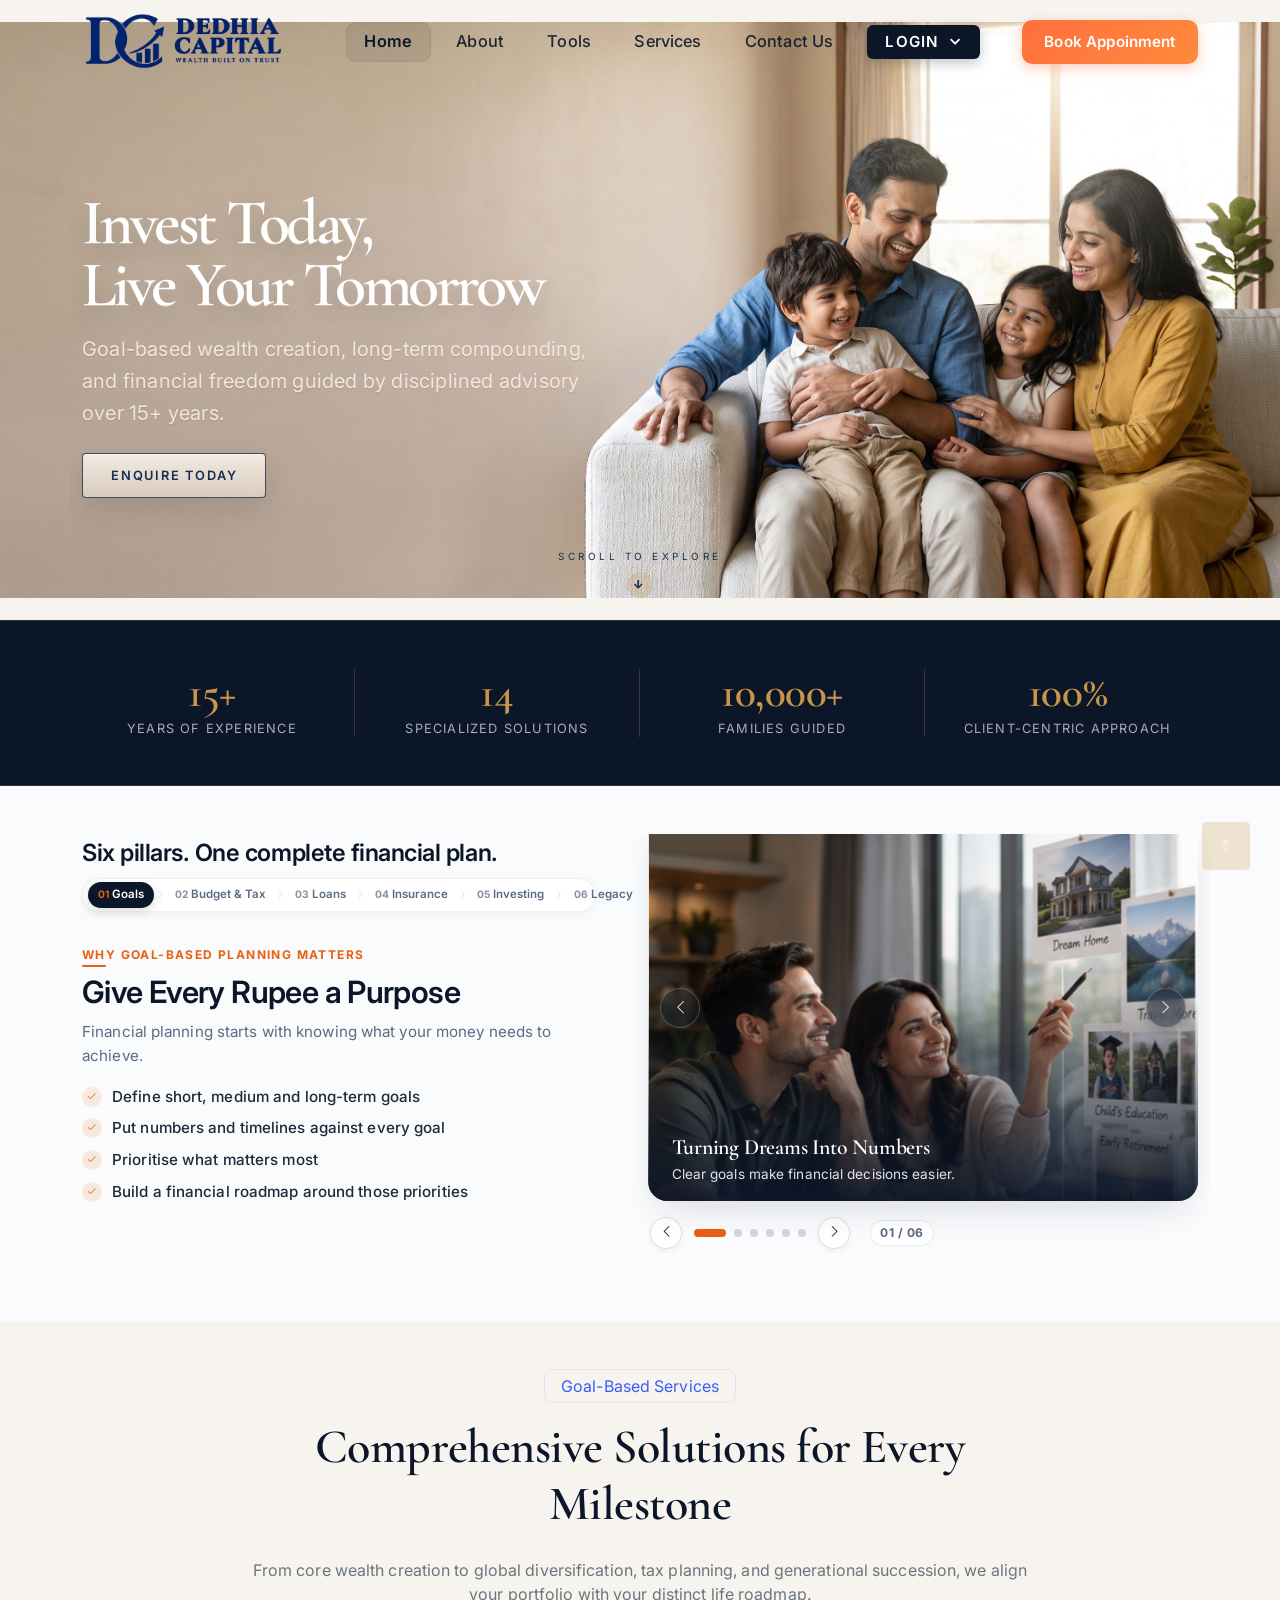
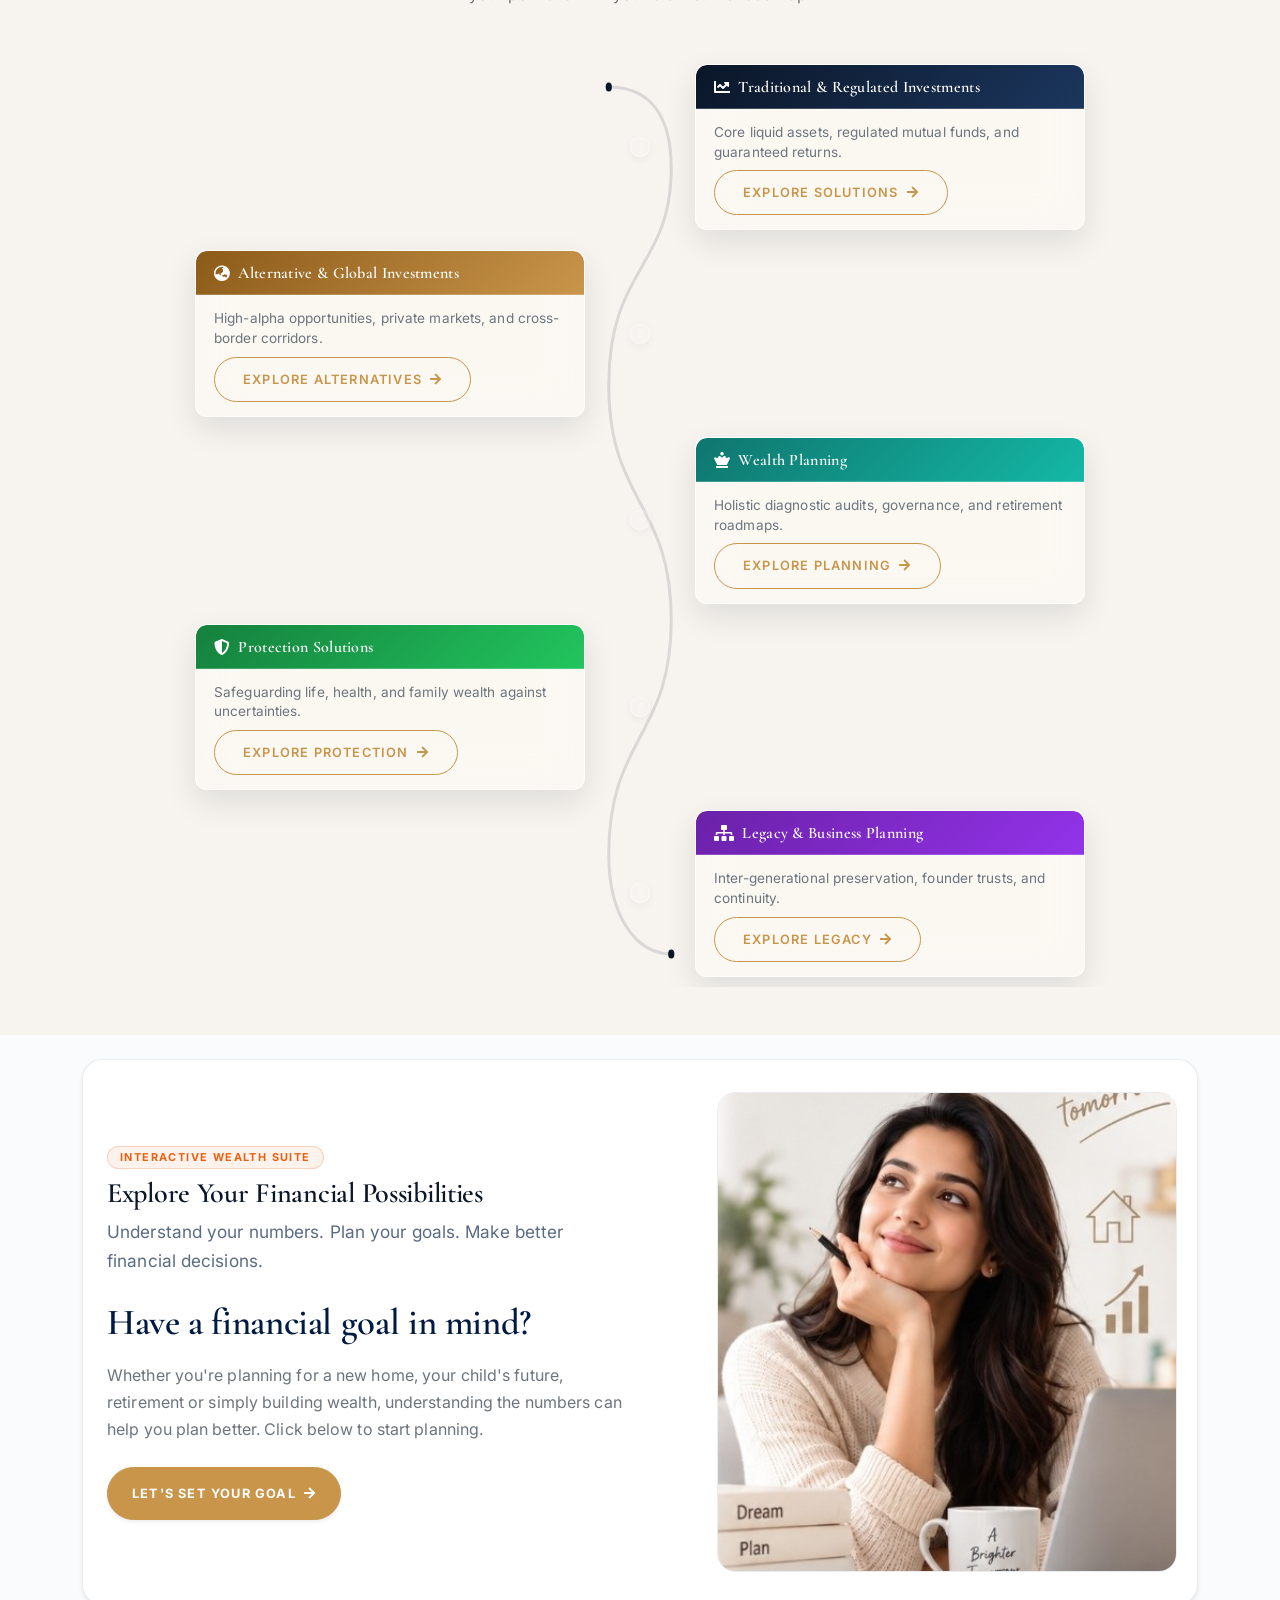
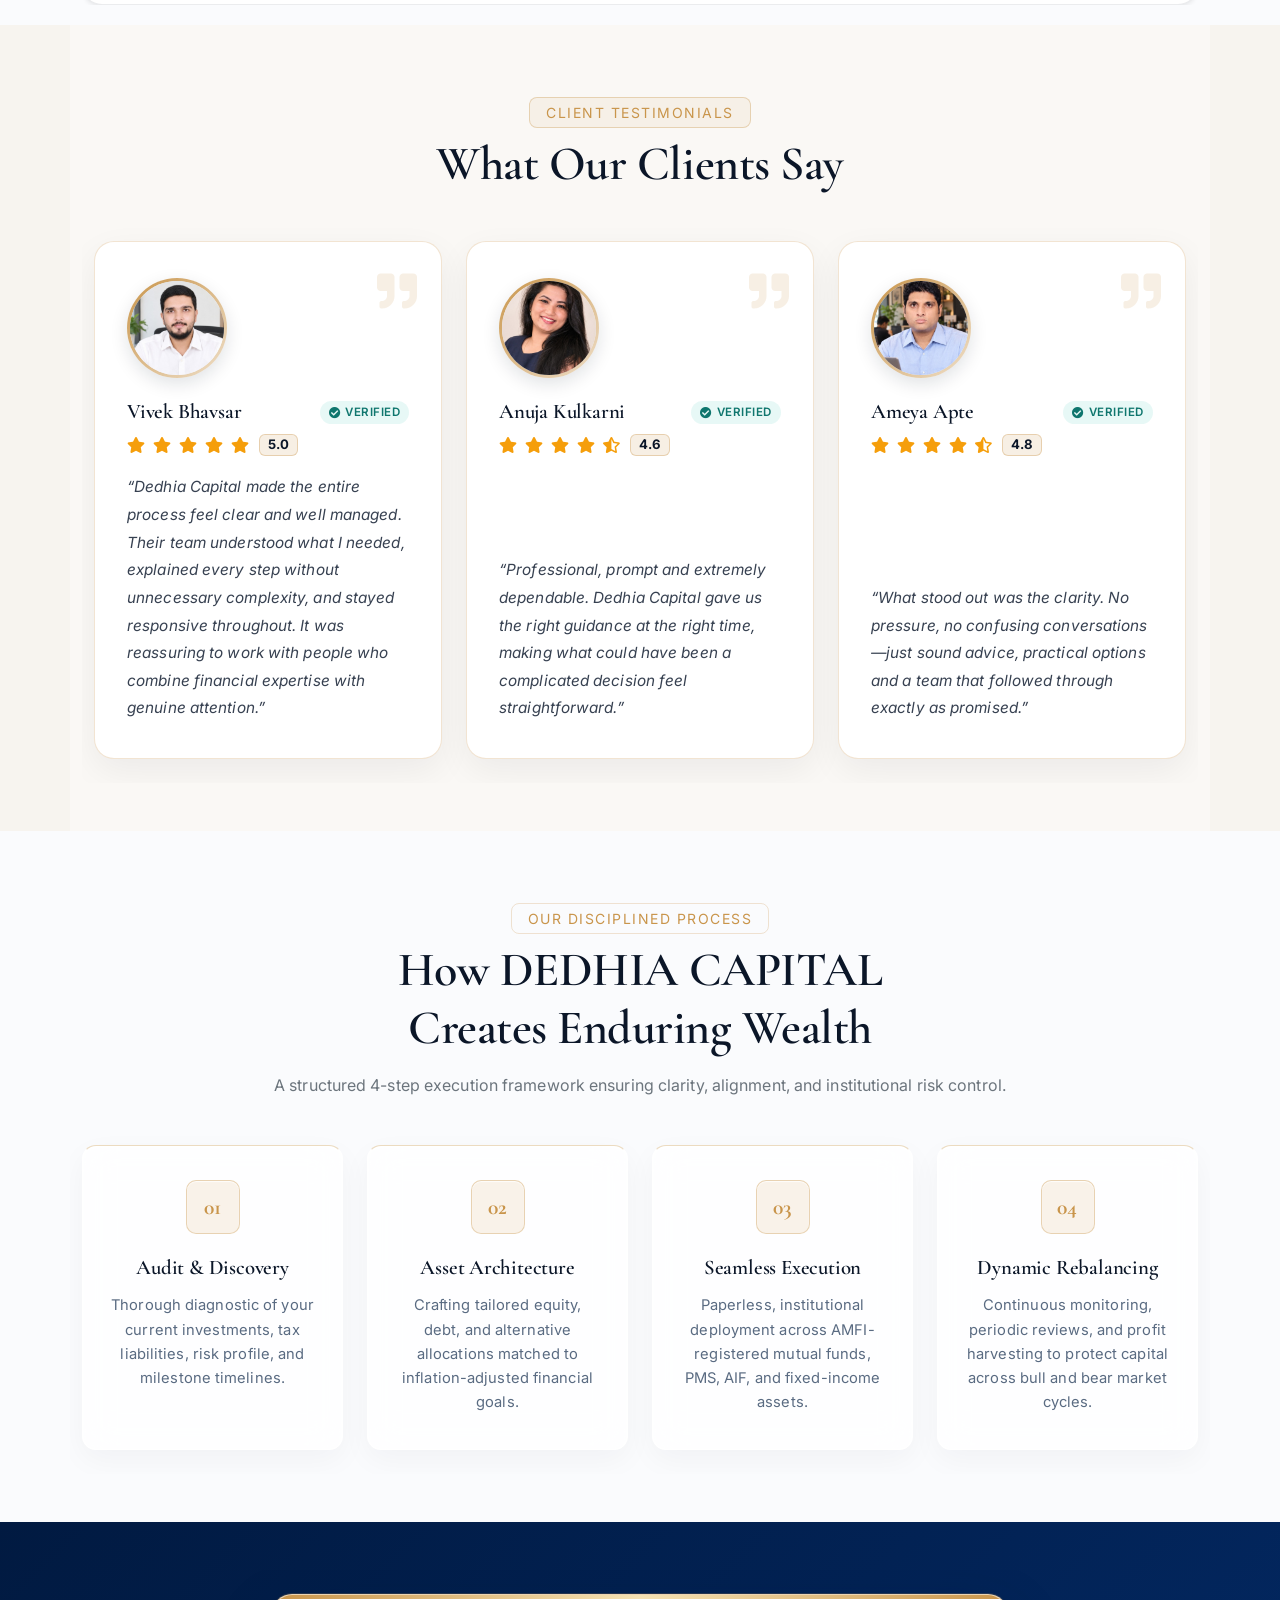
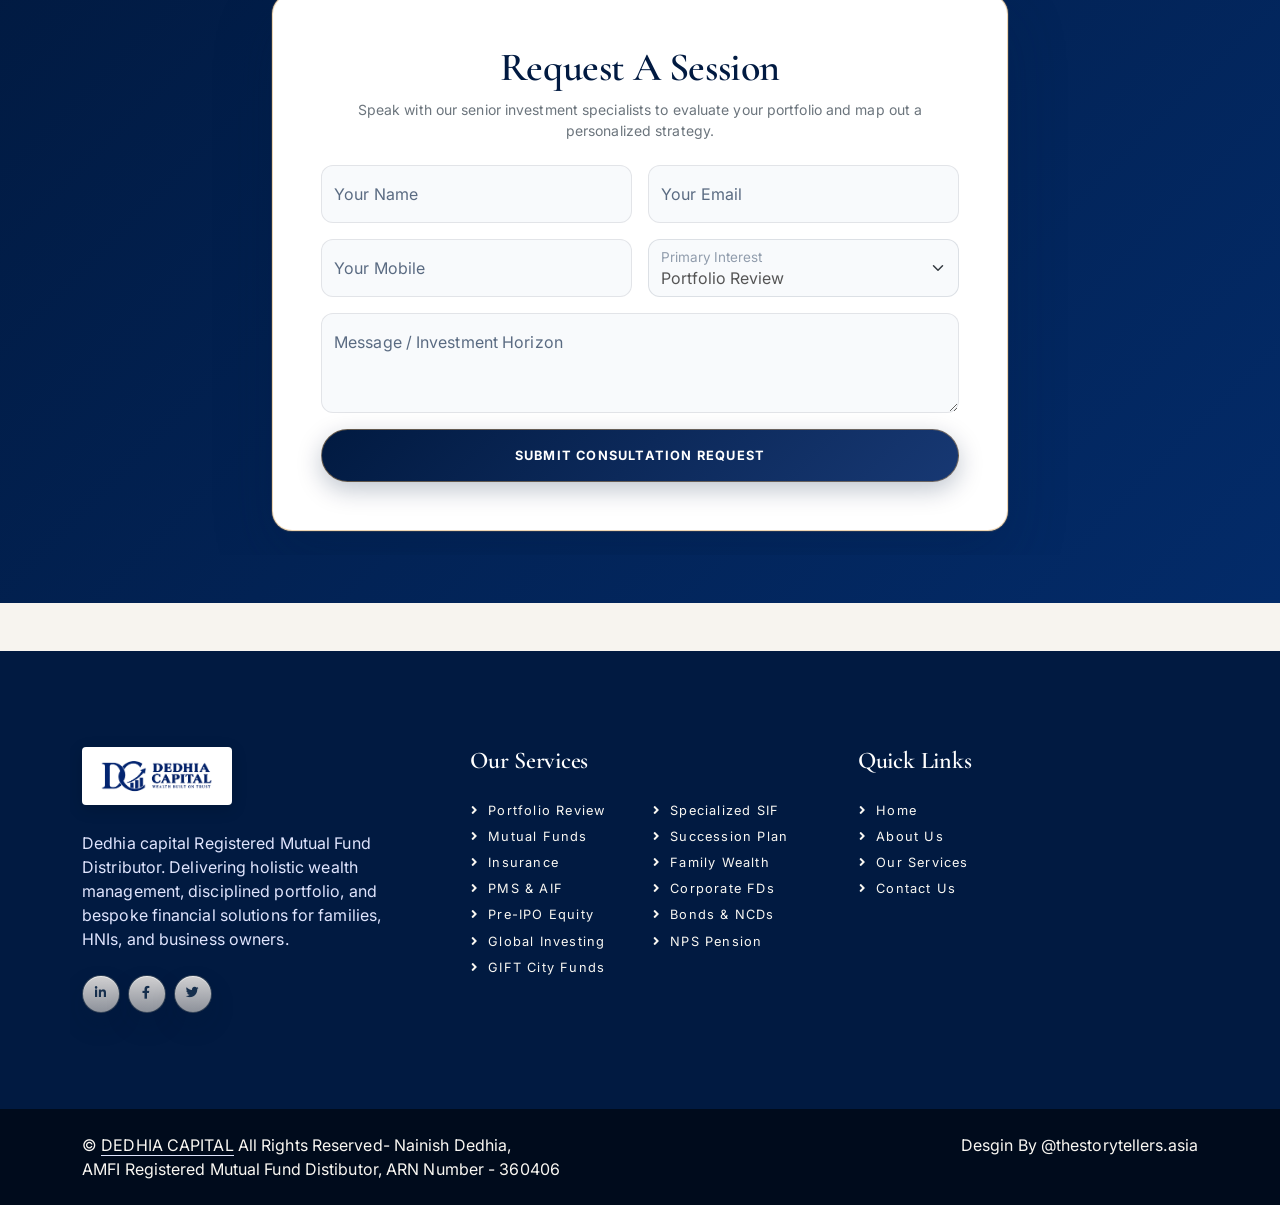
==== commit 5fdbc9f1: "testinomial" ====
--- a/Dedhida-1.0.0/index.html
+++ b/Dedhida-1.0.0/index.html
@@ -63,13 +63,17 @@
                         </button>
                         <ul class="dropdown-menu dropdown-menu-end nav-login-menu" aria-labelledby="navLoginDropdown">
                             <li>
-                                <a class="dropdown-item" href="https://onedigital.centricity.co.in/login" target="_blank" rel="noopener noreferrer">
-                                    <i class="fa fa-user me-2"></i> FundsIndia Login
+                                <a class="dropdown-item" href="https://onedigital.centricity.co.in/login"
+                                    target="_blank" rel="noopener noreferrer">
+                                    <img src="img/fundsindia-logo.svg" alt="FundsIndia" class="login-brand-icon me-2">
+                                    FundsIndia Login
                                 </a>
                             </li>
                             <li>
-                                <a class="dropdown-item" href="https://www.fundzbazar.com/signin" target="_blank" rel="noopener noreferrer">
-                                    <i class="fa fa-user me-2"></i> FundzBazar Login
+                                <a class="dropdown-item" href="https://www.fundzbazar.com/signin" target="_blank"
+                                    rel="noopener noreferrer">
+                                    <img src="img/fundzbazar-logo.svg" alt="FundzBazar" class="login-brand-icon me-2">
+                                    FundzBazar Login
                                 </a>
                             </li>
                         </ul>
@@ -460,6 +464,162 @@
         </div>
     </section>
 
+    <!-- Testimonials Start (Home Screen) -->
+    <div class="container-xxl py-5" id="home-testimonials" style="background: #FAF8F5;">
+        <div class="container py-4">
+            <div class="text-center mx-auto wow fadeInUp" data-wow-delay="0.1s" style="max-width: 650px;">
+                <p class="d-inline-block border border-gold-subtle rounded text-gold fw-semi-bold py-1 px-3 mb-2 font-sans letter-spacing-1 text-uppercase small"
+                    style="background: rgba(201, 149, 75, 0.08); border-color: rgba(201, 149, 75, 0.35) !important;">
+                    Client Testimonials</p>
+                <h1 class="display-5 mb-5 font-serif" style="color: #0B1628;">What Our Clients Say</h1>
+            </div>
+            <div class="row g-4 justify-content-center">
+                <!-- Testimonial 1 -->
+                <div class="col-lg-4 col-md-6 wow fadeInUp" data-wow-delay="0.1s">
+                    <div class="home-testimonial-card h-100 d-flex flex-column text-start position-relative"
+                        style="background: #ffffff; border: 1px solid rgba(201, 149, 75, 0.25); border-radius: 20px; padding: 2.25rem 2rem; box-shadow: 0 12px 35px rgba(11, 22, 40, 0.06);">
+                        <div class="testimonial-watermark-quote"
+                            style="position: absolute; top: 20px; right: 24px; font-size: 2.5rem; color: rgba(201, 149, 75, 0.15); pointer-events: none;">
+                            <i class="fas fa-quote-right"></i>
+                        </div>
+                        <!-- 1. Image (Uniform Size: 100px x 100px) -->
+                        <div class="mb-3">
+                            <div class="testimonial-avatar-wrap"
+                                style="width: 100px; height: 100px; min-width: 100px; min-height: 100px; border-radius: 50%; padding: 3px; background: linear-gradient(135deg, #C9954B 0%, rgba(201, 149, 75, 0.3) 100%); box-shadow: 0 6px 18px rgba(11, 22, 40, 0.12); display: inline-block;">
+                                <img class="testimonial-avatar-img" src="img/vivek-bhavsar.jpg" alt="Vivek Bhavsar"
+                                    id="testimonial-img-1"
+                                    style="width: 100%; height: 100%; border-radius: 50%; object-fit: cover; display: block; background: #f1f5f9;">
+                            </div>
+                        </div>
+                        <!-- 2. Name & Verified Badge -->
+                        <div class="d-flex align-items-center justify-content-between flex-wrap gap-2 mb-2">
+                            <h5 class="testimonial-client-name font-serif mb-0" id="testimonial-name-1"
+                                style="font-size: 1.3rem; font-weight: 700; color: #0B1628;">Vivek Bhavsar</h5>
+                            <span class="testimonial-verified-badge"
+                                style="display: inline-flex; align-items: center; gap: 4px; font-size: 0.72rem; font-weight: 600; color: #0F766E; background: rgba(20, 184, 166, 0.1); padding: 3px 9px; border-radius: 999px; text-transform: uppercase; letter-spacing: 0.5px;"><i
+                                    class="fas fa-check-circle"></i> Verified</span>
+                        </div>
+                        <!-- 3. Review Stars & Rating Score -->
+                        <div class="testimonial-rating-row d-flex align-items-center gap-2 mb-3">
+                            <div class="testimonial-stars-wrap"
+                                style="color: #F59E0B; font-size: 1rem; letter-spacing: 2px;">
+                                <i class="fas fa-star"></i>
+                                <i class="fas fa-star"></i>
+                                <i class="fas fa-star"></i>
+                                <i class="fas fa-star"></i>
+                                <i class="fas fa-star"></i>
+                            </div>
+                            <span class="testimonial-score-pill"
+                                style="font-size: 0.82rem; font-weight: 700; color: #0B1628; background: rgba(201, 149, 75, 0.15); border: 1px solid rgba(201, 149, 75, 0.35); padding: 2px 8px; border-radius: 6px; line-height: 1.2;">5.0</span>
+                        </div>
+                        <!-- 4. Description Quote -->
+                        <p class="testimonial-feedback-text mt-auto mb-0" id="testimonial-quote-1"
+                            style="color: #374151; font-size: 0.96rem; line-height: 1.8; font-style: italic;">
+                            “Dedhia Capital made the entire process feel clear and well managed. Their team understood
+                            what I needed, explained every step without unnecessary complexity, and stayed responsive
+                            throughout. It was reassuring to work with people who combine financial expertise with
+                            genuine attention.”
+                        </p>
+                    </div>
+                </div>
+
+                <!-- Testimonial 2 -->
+                <div class="col-lg-4 col-md-6 wow fadeInUp" data-wow-delay="0.2s">
+                    <div class="home-testimonial-card h-100 d-flex flex-column text-start position-relative"
+                        style="background: #ffffff; border: 1px solid rgba(201, 149, 75, 0.25); border-radius: 20px; padding: 2.25rem 2rem; box-shadow: 0 12px 35px rgba(11, 22, 40, 0.06);">
+                        <div class="testimonial-watermark-quote"
+                            style="position: absolute; top: 20px; right: 24px; font-size: 2.5rem; color: rgba(201, 149, 75, 0.15); pointer-events: none;">
+                            <i class="fas fa-quote-right"></i>
+                        </div>
+                        <!-- 1. Image (Uniform Size: 100px x 100px) -->
+                        <div class="mb-3">
+                            <div class="testimonial-avatar-wrap"
+                                style="width: 100px; height: 100px; min-width: 100px; min-height: 100px; border-radius: 50%; padding: 3px; background: linear-gradient(135deg, #C9954B 0%, rgba(201, 149, 75, 0.3) 100%); box-shadow: 0 6px 18px rgba(11, 22, 40, 0.12); display: inline-block;">
+                                <img class="testimonial-avatar-img" src="img/anuja-kulkarni.jpg" alt="Anuja Kulkarni"
+                                    id="testimonial-img-2"
+                                    style="width: 100%; height: 100%; border-radius: 50%; object-fit: cover; display: block; background: #f1f5f9;">
+                            </div>
+                        </div>
+                        <!-- 2. Name & Verified Badge -->
+                        <div class="d-flex align-items-center justify-content-between flex-wrap gap-2 mb-2">
+                            <h5 class="testimonial-client-name font-serif mb-0" id="testimonial-name-2"
+                                style="font-size: 1.3rem; font-weight: 700; color: #0B1628;">Anuja Kulkarni</h5>
+                            <span class="testimonial-verified-badge"
+                                style="display: inline-flex; align-items: center; gap: 4px; font-size: 0.72rem; font-weight: 600; color: #0F766E; background: rgba(20, 184, 166, 0.1); padding: 3px 9px; border-radius: 999px; text-transform: uppercase; letter-spacing: 0.5px;"><i
+                                    class="fas fa-check-circle"></i> Verified</span>
+                        </div>
+                        <!-- 3. Review Stars & Rating Score -->
+                        <div class="testimonial-rating-row d-flex align-items-center gap-2 mb-3">
+                            <div class="testimonial-stars-wrap"
+                                style="color: #F59E0B; font-size: 1rem; letter-spacing: 2px;">
+                                <i class="fas fa-star"></i>
+                                <i class="fas fa-star"></i>
+                                <i class="fas fa-star"></i>
+                                <i class="fas fa-star"></i>
+                                <i class="fas fa-star-half-alt"></i>
+                            </div>
+                            <span class="testimonial-score-pill"
+                                style="font-size: 0.82rem; font-weight: 700; color: #0B1628; background: rgba(201, 149, 75, 0.15); border: 1px solid rgba(201, 149, 75, 0.35); padding: 2px 8px; border-radius: 6px; line-height: 1.2;">4.6</span>
+                        </div>
+                        <!-- 4. Description Quote -->
+                        <p class="testimonial-feedback-text mt-auto mb-0" id="testimonial-quote-2"
+                            style="color: #374151; font-size: 0.96rem; line-height: 1.8; font-style: italic;">
+                            “Professional, prompt and extremely dependable. Dedhia Capital gave us the right guidance at
+                            the right time, making what could have been a complicated decision feel straightforward.”
+                        </p>
+                    </div>
+                </div>
+
+                <!-- Testimonial 3 -->
+                <div class="col-lg-4 col-md-6 wow fadeInUp" data-wow-delay="0.3s">
+                    <div class="home-testimonial-card h-100 d-flex flex-column text-start position-relative"
+                        style="background: #ffffff; border: 1px solid rgba(201, 149, 75, 0.25); border-radius: 20px; padding: 2.25rem 2rem; box-shadow: 0 12px 35px rgba(11, 22, 40, 0.06);">
+                        <div class="testimonial-watermark-quote"
+                            style="position: absolute; top: 20px; right: 24px; font-size: 2.5rem; color: rgba(201, 149, 75, 0.15); pointer-events: none;">
+                            <i class="fas fa-quote-right"></i>
+                        </div>
+                        <!-- 1. Image (Uniform Size: 100px x 100px) -->
+                        <div class="mb-3">
+                            <div class="testimonial-avatar-wrap"
+                                style="width: 100px; height: 100px; min-width: 100px; min-height: 100px; border-radius: 50%; padding: 3px; background: linear-gradient(135deg, #C9954B 0%, rgba(201, 149, 75, 0.3) 100%); box-shadow: 0 6px 18px rgba(11, 22, 40, 0.12); display: inline-block;">
+                                <img class="testimonial-avatar-img" src="img/ameya-apte.jpg" alt="Ameya Apte"
+                                    id="testimonial-img-3"
+                                    style="width: 100%; height: 100%; border-radius: 50%; object-fit: cover; display: block; background: #f1f5f9;">
+                            </div>
+                        </div>
+                        <!-- 2. Name & Badge -->
+                        <div class="d-flex align-items-center justify-content-between flex-wrap gap-2 mb-2">
+                            <h5 class="testimonial-client-name font-serif mb-0" id="testimonial-name-3"
+                                style="font-size: 1.3rem; font-weight: 700; color: #0B1628;">Ameya Apte</h5>
+                            <span class="testimonial-verified-badge"
+                                style="display: inline-flex; align-items: center; gap: 4px; font-size: 0.72rem; font-weight: 600; color: #0F766E; background: rgba(20, 184, 166, 0.1); padding: 3px 9px; border-radius: 999px; text-transform: uppercase; letter-spacing: 0.5px;"><i
+                                    class="fas fa-check-circle"></i> Verified</span>
+                        </div>
+                        <!-- 3. Review Stars & Rating Score -->
+                        <div class="testimonial-rating-row d-flex align-items-center gap-2 mb-3">
+                            <div class="testimonial-stars-wrap"
+                                style="color: #F59E0B; font-size: 1rem; letter-spacing: 2px;">
+                                <i class="fas fa-star"></i>
+                                <i class="fas fa-star"></i>
+                                <i class="fas fa-star"></i>
+                                <i class="fas fa-star"></i>
+                                <i class="fas fa-star-half-alt"></i>
+                            </div>
+                            <span class="testimonial-score-pill"
+                                style="font-size: 0.82rem; font-weight: 700; color: #0B1628; background: rgba(201, 149, 75, 0.15); border: 1px solid rgba(201, 149, 75, 0.35); padding: 2px 8px; border-radius: 6px; line-height: 1.2;">4.8</span>
+                        </div>
+                        <!-- 4. Description Quote -->
+                        <p class="testimonial-feedback-text mt-auto mb-0" id="testimonial-quote-3"
+                            style="color: #374151; font-size: 0.96rem; line-height: 1.8; font-style: italic;">
+                            “What stood out was the clarity. No pressure, no confusing conversations—just sound advice,
+                            practical options and a team that followed through exactly as promised.”
+                        </p>
+                    </div>
+                </div>
+            </div>
+        </div>
+    </div>
+    <!-- Testimonials End -->
 
     <!-- How We Work Process Start -->
     <div class="container-fluid py-5 px-0" style="background: #FAFBFD;">
--- a/Dedhida-1.0.0/css/style.css
+++ b/Dedhida-1.0.0/css/style.css
@@ -378,9 +378,23 @@
     transform: none;
 }
 
+.fixed-top,
+.container-fluid.fixed-top {
+    z-index: 99999 !important;
+    overflow: visible !important;
+}
+
+.navbar,
+.navbar-collapse,
+.navbar-nav {
+    overflow: visible !important;
+}
+
 /* Navbar Login Dropdown Button & Menu */
 .nav-login-dropdown {
     position: relative !important;
+    overflow: visible !important;
+    z-index: 100000 !important;
 }
 
 .btn-nav-login {
@@ -421,13 +435,13 @@
     top: calc(100% + 6px) !important;
     right: 0 !important;
     left: auto !important;
-    min-width: 215px !important;
+    min-width: 220px !important;
     width: max-content !important;
     background: #FFFFFF !important;
     background-color: #FFFFFF !important;
     border-radius: 8px !important;
     border: 1px solid #E2E8F0 !important;
-    box-shadow: 0 10px 25px -5px rgba(0, 0, 0, 0.15), 0 8px 10px -6px rgba(0, 0, 0, 0.1) !important;
+    box-shadow: 0 10px 25px -5px rgba(0, 0, 0, 0.2), 0 8px 10px -6px rgba(0, 0, 0, 0.15) !important;
     padding: 8px 0 !important;
     margin: 0 !important;
     list-style: none !important;
@@ -435,19 +449,21 @@
     opacity: 0 !important;
     visibility: hidden !important;
     pointer-events: none !important;
-    z-index: 99999 !important;
+    z-index: 100001 !important;
     transition: opacity 0.15s ease, visibility 0.15s ease !important;
 }
 
 .nav-login-menu.show,
 .nav-login-dropdown.show .nav-login-menu,
 .nav-login-dropdown .nav-login-menu.show,
-.navbar .nav-login-dropdown .dropdown-menu.show {
+.navbar .nav-login-dropdown .dropdown-menu.show,
+.navbar .nav-login-dropdown.show .dropdown-menu {
     display: block !important;
     opacity: 1 !important;
     visibility: visible !important;
     pointer-events: auto !important;
     transform: none !important;
+    z-index: 100001 !important;
 }
 
 .nav-login-menu li {
@@ -480,6 +496,15 @@
     text-align: center !important;
     flex-shrink: 0 !important;
     transition: color 0.15s ease !important;
+}
+
+.nav-login-menu .dropdown-item .login-brand-icon {
+    width: 22px !important;
+    height: 22px !important;
+    border-radius: 5px !important;
+    object-fit: contain !important;
+    flex-shrink: 0 !important;
+    box-shadow: 0 2px 5px rgba(0, 0, 0, 0.1) !important;
 }
 
 .nav-login-menu .dropdown-item:hover,
@@ -5332,4 +5357,114 @@
         padding: 4px 10px;
         font-size: 0.72rem;
     }
+}
+
+/* =======================================================
+   HOME SCREEN LUXURY TESTIMONIAL CARDS
+   ======================================================= */
+.home-testimonial-card {
+    background: #FFFFFF !important;
+    border: 1px solid rgba(201, 149, 75, 0.25) !important;
+    border-radius: 20px !important;
+    padding: 2.25rem 2rem !important;
+    box-shadow: 0 12px 35px rgba(11, 22, 40, 0.06) !important;
+    transition: all 0.35s cubic-bezier(0.16, 1, 0.3, 1) !important;
+    position: relative;
+    overflow: hidden;
+}
+
+.home-testimonial-card:hover {
+    transform: translateY(-6px);
+    border-color: rgba(201, 149, 75, 0.5) !important;
+    box-shadow: 0 20px 45px rgba(11, 22, 40, 0.12) !important;
+}
+
+.testimonial-watermark-quote {
+    position: absolute;
+    top: 20px;
+    right: 24px;
+    font-size: 2.5rem;
+    color: rgba(201, 149, 75, 0.15);
+    line-height: 1;
+    pointer-events: none;
+    transition: color 0.3s ease;
+}
+
+.home-testimonial-card:hover .testimonial-watermark-quote {
+    color: rgba(201, 149, 75, 0.3);
+}
+
+.testimonial-avatar-wrap {
+    width: 100px !important;
+    height: 100px !important;
+    min-width: 100px !important;
+    min-height: 100px !important;
+    border-radius: 50% !important;
+    padding: 3px !important;
+    background: linear-gradient(135deg, #C9954B 0%, rgba(201, 149, 75, 0.3) 100%) !important;
+    box-shadow: 0 6px 18px rgba(11, 22, 40, 0.12) !important;
+    display: inline-block !important;
+}
+
+.testimonial-avatar-img {
+    width: 100% !important;
+    height: 100% !important;
+    border-radius: 50% !important;
+    object-fit: cover !important;
+    display: block !important;
+    background: #F1F5F9 !important;
+}
+
+.testimonial-client-name {
+    font-size: 1.3rem !important;
+    font-weight: 700 !important;
+    color: #0B1628 !important;
+    margin-bottom: 0 !important;
+}
+
+.testimonial-verified-badge {
+    display: inline-flex !important;
+    align-items: center !important;
+    gap: 4px !important;
+    font-size: 0.72rem !important;
+    font-weight: 600 !important;
+    color: #0F766E !important;
+    background: rgba(20, 184, 166, 0.1) !important;
+    padding: 3px 9px !important;
+    border-radius: 999px !important;
+    text-transform: uppercase !important;
+    letter-spacing: 0.5px !important;
+}
+
+.testimonial-rating-row {
+    display: flex !important;
+    align-items: center !important;
+    gap: 8px !important;
+    margin-top: 8px !important;
+    margin-bottom: 14px !important;
+}
+
+.testimonial-stars-wrap {
+    color: #F59E0B !important;
+    font-size: 1rem !important;
+    letter-spacing: 2px !important;
+}
+
+.testimonial-score-pill {
+    font-size: 0.82rem !important;
+    font-weight: 700 !important;
+    color: #0B1628 !important;
+    background: rgba(201, 149, 75, 0.15) !important;
+    border: 1px solid rgba(201, 149, 75, 0.35) !important;
+    padding: 2px 8px !important;
+    border-radius: 6px !important;
+    line-height: 1.2 !important;
+}
+
+.testimonial-feedback-text {
+    color: #374151 !important;
+    font-size: 0.96rem !important;
+    line-height: 1.8 !important;
+    font-style: italic !important;
+    margin-bottom: 0 !important;
 }
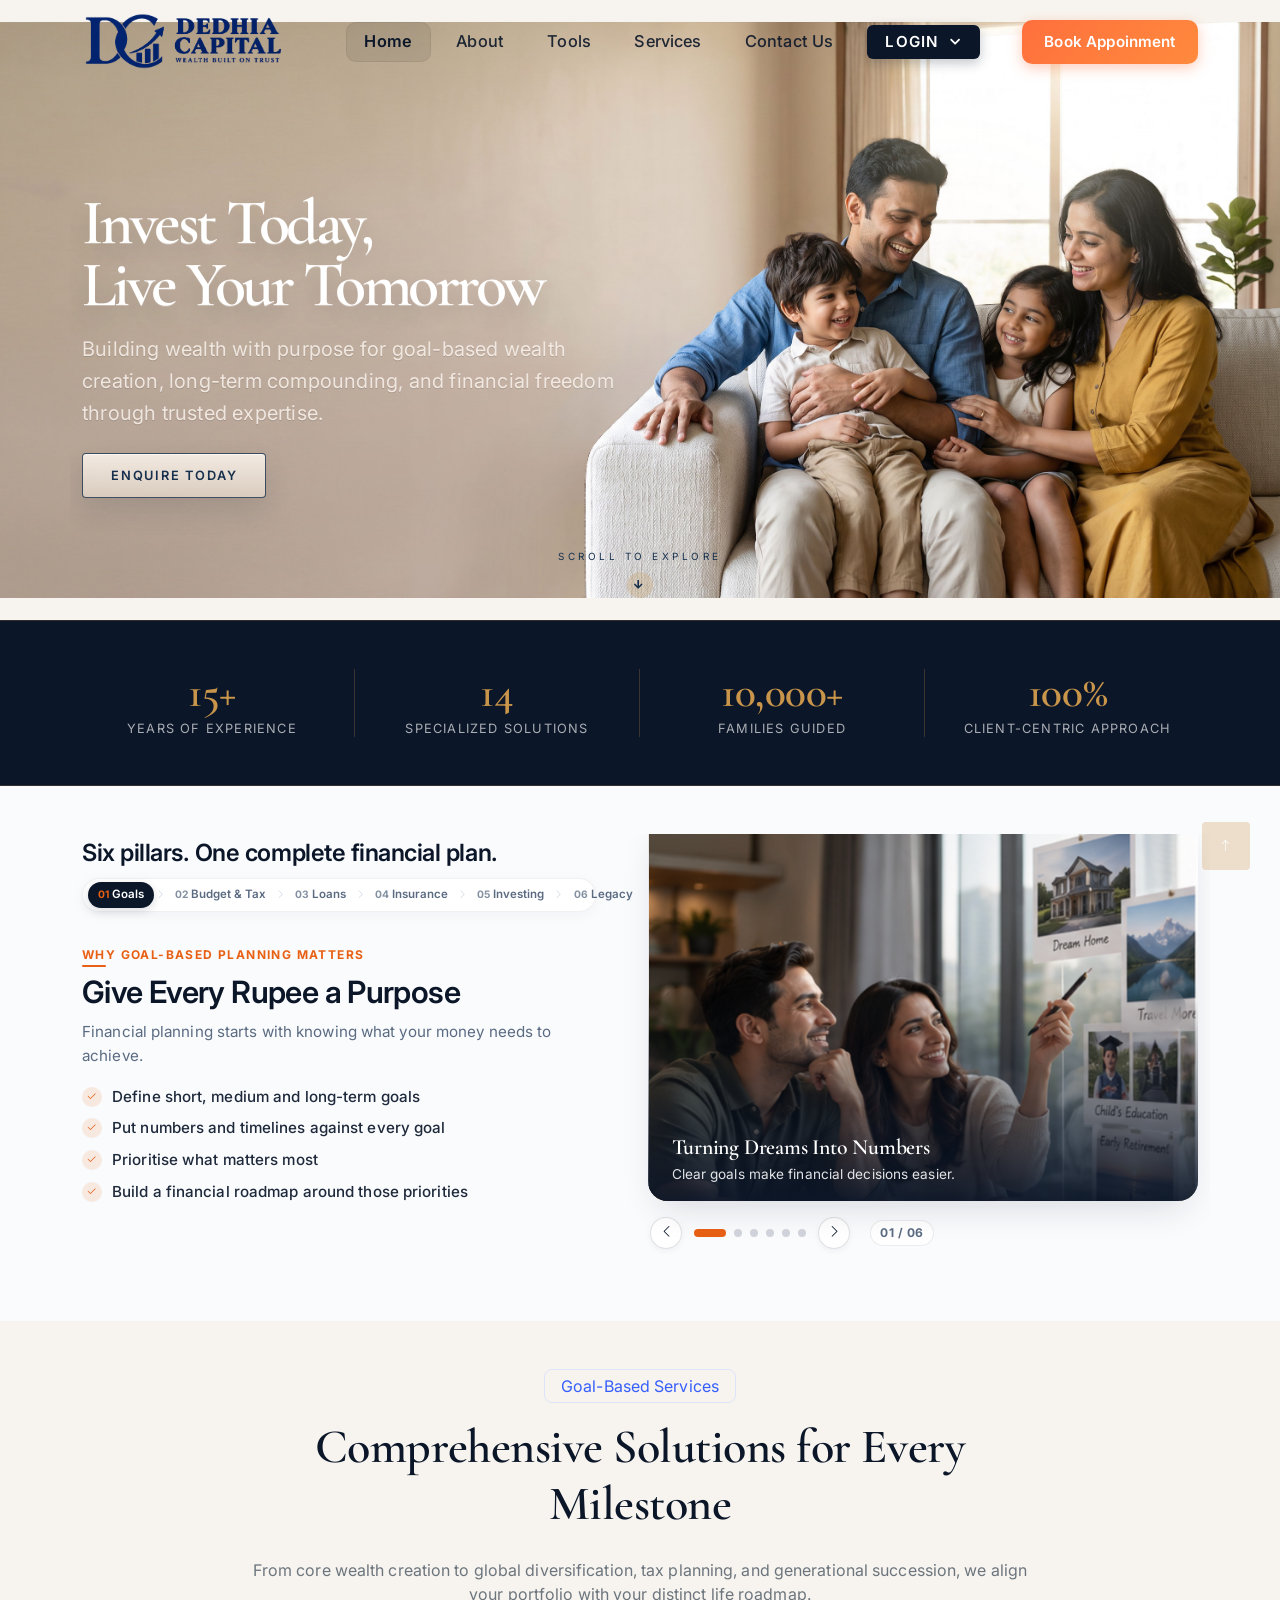
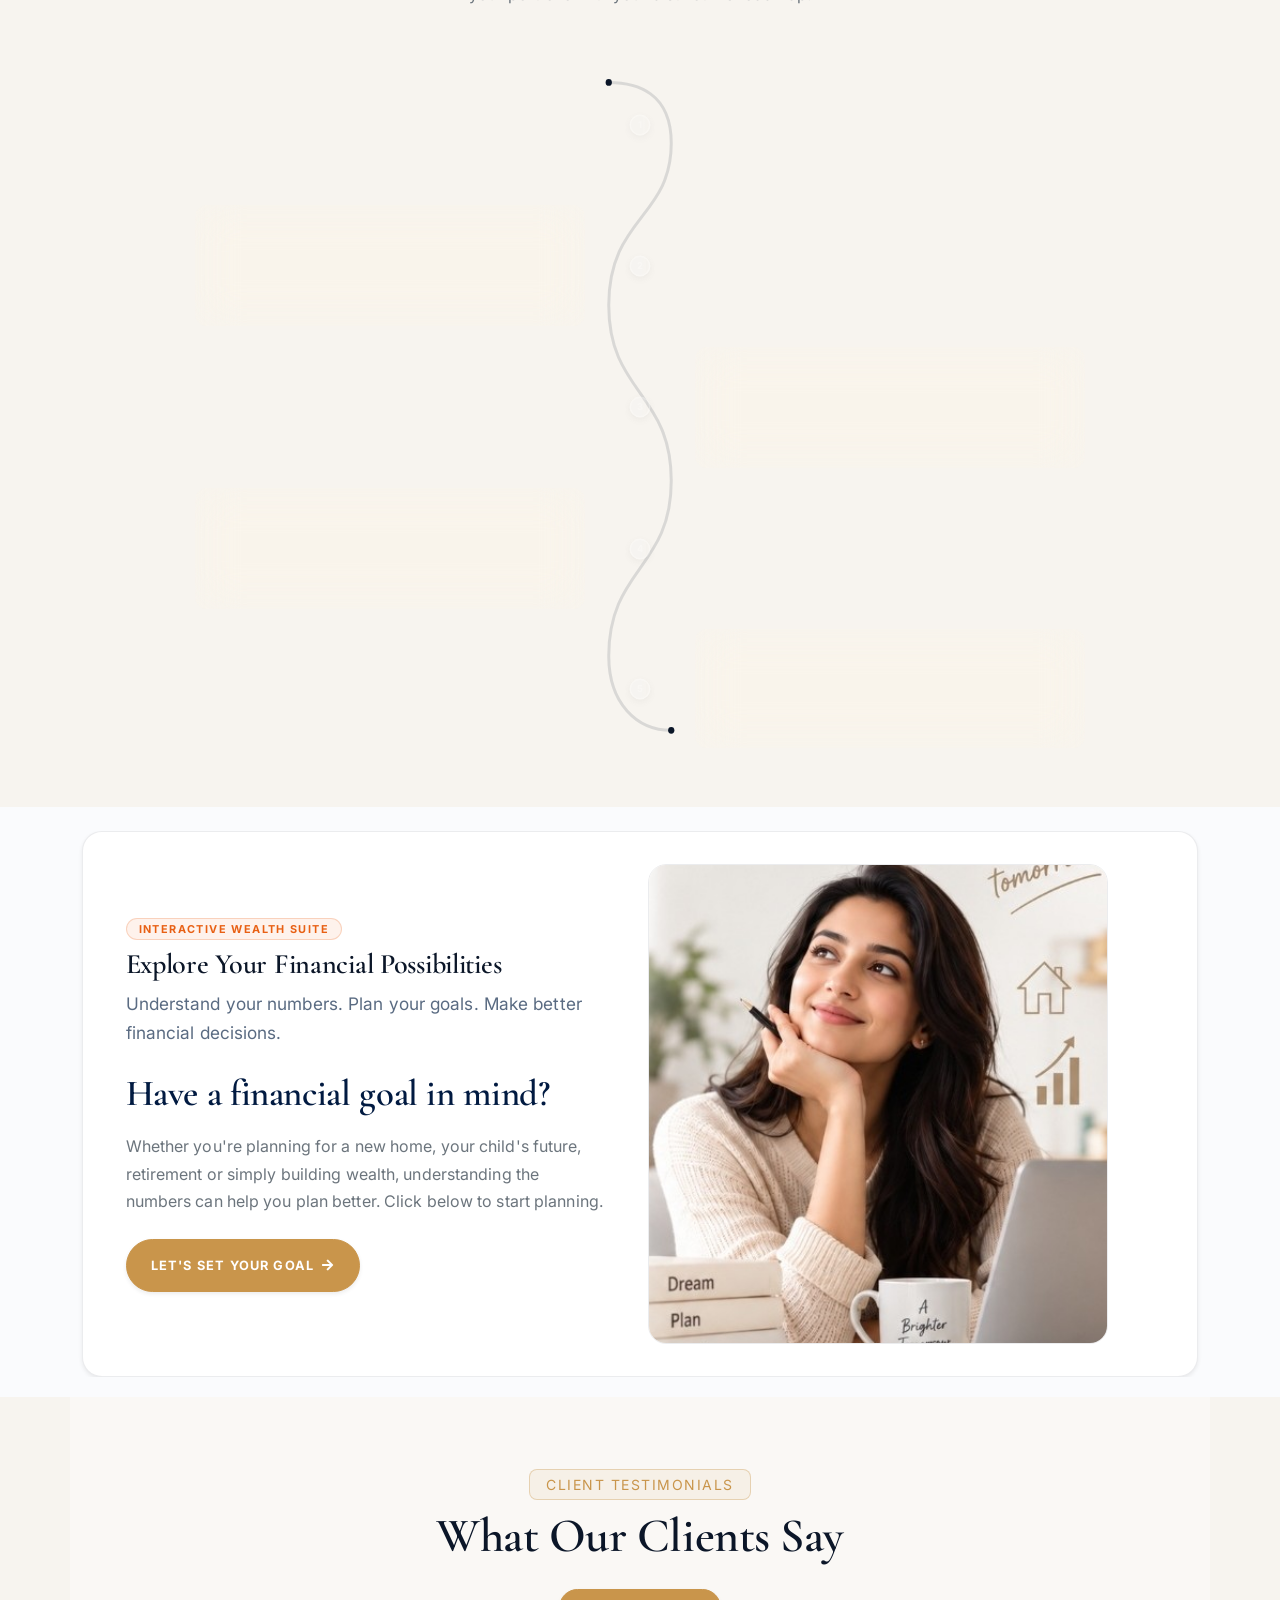
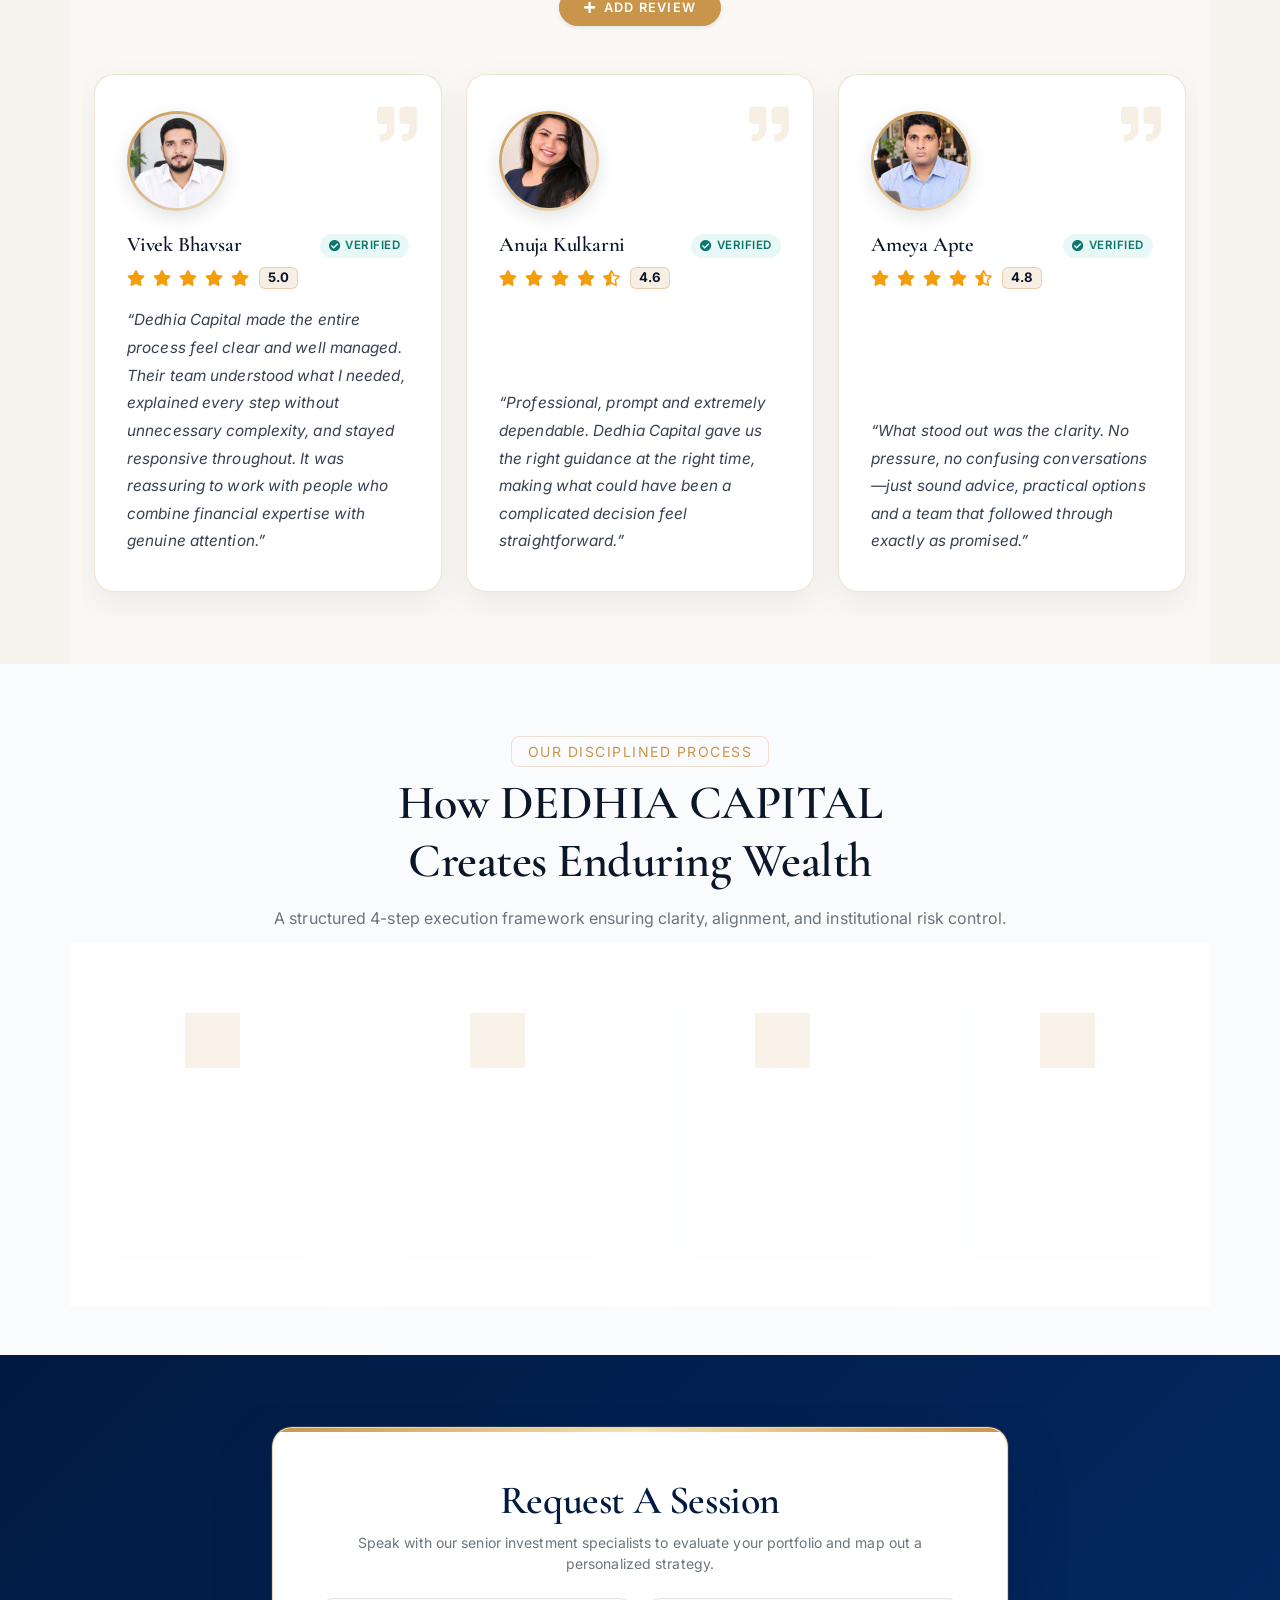
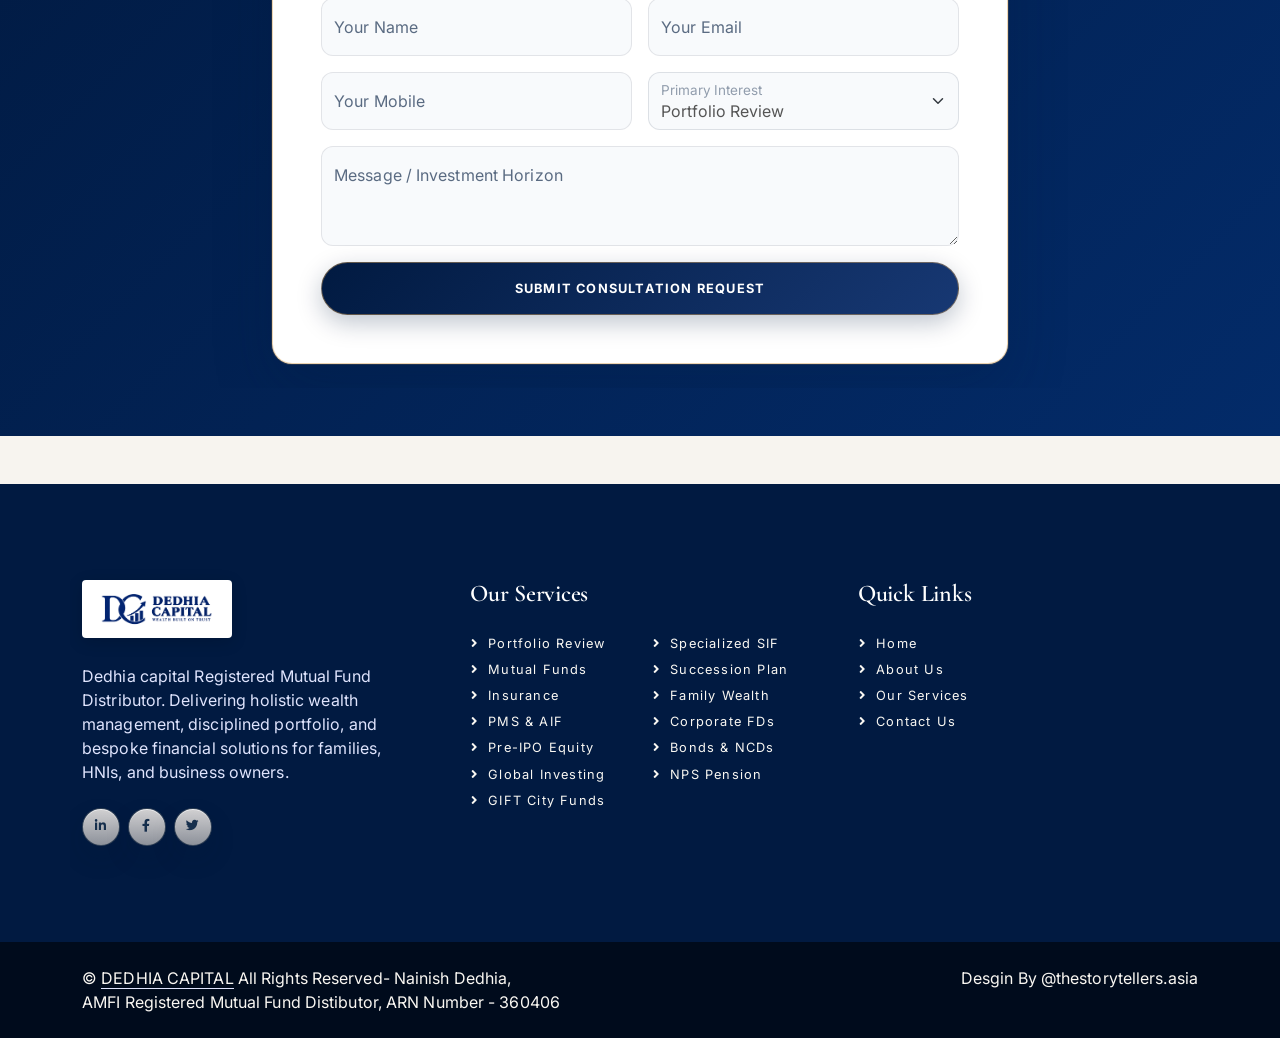
==== commit ea2f065d: "Update Dedhia Capital website" ====
--- a/Dedhida-1.0.0/index.html
+++ b/Dedhida-1.0.0/index.html
@@ -62,18 +62,18 @@
                             <i class="fa fa-chevron-down ms-1" style="font-size: 0.72rem;"></i>
                         </button>
                         <ul class="dropdown-menu dropdown-menu-end nav-login-menu" aria-labelledby="navLoginDropdown">
-                            <li>
-                                <a class="dropdown-item" href="https://onedigital.centricity.co.in/login"
-                                    target="_blank" rel="noopener noreferrer">
-                                    <img src="img/fundsindia-logo.svg" alt="FundsIndia" class="login-brand-icon me-2">
-                                    FundsIndia Login
+                                                        <li>
+                                <a class="dropdown-item" href="https://www.fundzbazar.com/signin" target="_blank"
+                                    rel="noopener noreferrer">
+                                    <img src="img/fundzbazar-logo.png" alt="FundzBazar" class="login-brand-icon me-2">
+                                    FundzBazar Login
                                 </a>
                             </li>
                             <li>
-                                <a class="dropdown-item" href="https://www.fundzbazar.com/signin" target="_blank"
+                                <a class="dropdown-item" href="https://onedigital.centricity.co.in/login" target="_blank"
                                     rel="noopener noreferrer">
-                                    <img src="img/fundzbazar-logo.svg" alt="FundzBazar" class="login-brand-icon me-2">
-                                    FundzBazar Login
+                                    <img src="img/centricity-logo.png" alt="Centricity" class="login-brand-icon me-2">
+                                    Centricity Login
                                 </a>
                             </li>
                         </ul>
@@ -97,8 +97,8 @@
                         Invest Today,<br />Live Your Tomorrow
                     </h1>
                     <p class="fs-5 mb-4 text-white-70 d-none d-md-block" style="line-height: 1.6; max-width: 540px;">
-                        Goal-based wealth creation, long-term compounding, and financial freedom guided by disciplined
-                        advisory over 15+ years.
+                        Building wealth with purpose for goal-based wealth creation, long-term compounding, and
+                        financial freedom through trusted expertise.
                     </p>
                     <a class="btn btn-outline-light" href="contact.html">
                         ENQUIRE TODAY
@@ -328,13 +328,12 @@
                     <div class="roadmap-node">1</div>
                     <div class="roadmap-card">
                         <div class="roadmap-card-header header-traditional">
-                            <i class="fa fa-chart-line me-2"></i> Traditional &amp; Regulated Investments
+                            <i class="fa fa-chart-line me-2"></i> Mutual Fund (MF)
                         </div>
                         <div class="roadmap-card-body">
                             <p class="text-muted small mb-2 fw-semi-bold">Core liquid assets, regulated mutual funds,
                                 and guaranteed returns.</p>
-                            <a href="service.html" class="btn btn-sm btn-outline-primary rounded-pill">Explore Solutions
-                                <i class="fa fa-arrow-right ms-1"></i></a>
+
                         </div>
                     </div>
                 </div>
@@ -344,13 +343,12 @@
                     <div class="roadmap-node">2</div>
                     <div class="roadmap-card">
                         <div class="roadmap-card-header header-alternative">
-                            <i class="fa fa-globe-asia me-2"></i> Alternative &amp; Global Investments
+                            <i class="fa fa-globe-asia me-2"></i> Specialized Investment Funds (SIFs)
                         </div>
                         <div class="roadmap-card-body">
                             <p class="text-muted small mb-2 fw-semi-bold">High-alpha opportunities, private markets, and
                                 cross-border corridors.</p>
-                            <a href="service.html" class="btn btn-sm btn-outline-primary rounded-pill">Explore
-                                Alternatives <i class="fa fa-arrow-right ms-1"></i></a>
+
                         </div>
                     </div>
                 </div>
@@ -360,13 +358,12 @@
                     <div class="roadmap-node">3</div>
                     <div class="roadmap-card">
                         <div class="roadmap-card-header header-wealth">
-                            <i class="fa fa-chess-queen me-2"></i> Wealth Planning
+                            <i class="fa fa-chess-queen me-2"></i> Portfolio Management Services (PMS)
                         </div>
                         <div class="roadmap-card-body">
                             <p class="text-muted small mb-2 fw-semi-bold">Holistic diagnostic audits, governance, and
                                 retirement roadmaps.</p>
-                            <a href="service.html" class="btn btn-sm btn-outline-primary rounded-pill">Explore Planning
-                                <i class="fa fa-arrow-right ms-1"></i></a>
+
                         </div>
                     </div>
                 </div>
@@ -376,13 +373,12 @@
                     <div class="roadmap-node">4</div>
                     <div class="roadmap-card">
                         <div class="roadmap-card-header header-protection">
-                            <i class="fa fa-shield-alt me-2"></i> Protection Solutions
+                            <i class="fa fa-shield-alt me-2"></i> Insurance
                         </div>
                         <div class="roadmap-card-body">
                             <p class="text-muted small mb-2 fw-semi-bold">Safeguarding life, health, and family wealth
                                 against uncertainties.</p>
-                            <a href="service.html" class="btn btn-sm btn-outline-primary rounded-pill">Explore
-                                Protection <i class="fa fa-arrow-right ms-1"></i></a>
+
                         </div>
                     </div>
                 </div>
@@ -392,12 +388,10 @@
                     <div class="roadmap-node">5</div>
                     <div class="roadmap-card">
                         <div class="roadmap-card-header header-legacy">
-                            <i class="fa fa-sitemap me-2"></i> Legacy &amp; Business Planning
+                            <i class="fa fa-sitemap me-2"></i> Explore More service
                         </div>
                         <div class="roadmap-card-body">
-                            <p class="text-muted small mb-2 fw-semi-bold">Inter-generational preservation, founder
-                                trusts, and continuity.</p>
-                            <a href="service.html" class="btn btn-sm btn-outline-primary rounded-pill">Explore Legacy
+                            <a href="service.html" class="btn btn-sm btn-outline-primary rounded-pill">Explore
                                 <i class="fa fa-arrow-right ms-1"></i></a>
                         </div>
                     </div>
@@ -421,8 +415,8 @@
                     <div class="row g-4 align-items-center">
 
                         <!-- Left Column: Goal Message & CTA Button (Home Screen Only) -->
-                        <div class="col-lg-6 calc-col-inputs p-4 p-lg-5">
-                            <div class="calc-home-text-box">
+                        <div class="col-lg-6 calc-col-inputs p-4 p-lg-5 pe-lg-2">
+                            <div class="calc-home-text-box ms-lg-auto" style="max-width: 480px;">
                                 <div class="mb-4">
                                     <span class="calc-section-badge mb-2 d-inline-block">INTERACTIVE WEALTH SUITE</span>
                                     <h2 class="calc-section-title mb-2">Explore Your Financial Possibilities</h2>
@@ -448,8 +442,8 @@
                         </div>
 
                         <!-- Right Column: Visual Image with Girl (Home Screen Only) -->
-                        <div class="col-lg-6 calc-home-visual-col text-center text-lg-end p-3 p-lg-4">
-                            <div class="calc-home-girl-card ms-lg-auto me-lg-0 mx-auto">
+                        <div class="col-lg-6 calc-home-visual-col text-center text-lg-start p-3 p-lg-4 ps-lg-2">
+                            <div class="calc-home-girl-card me-lg-auto ms-lg-0 mx-auto">
                                 <img src="img/home-goal-girl.jpg" alt="Big goals brighter tomorrows"
                                     class="img-fluid rounded-4 shadow-sm calc-home-girl-img">
                             </div>
@@ -471,7 +465,10 @@
                 <p class="d-inline-block border border-gold-subtle rounded text-gold fw-semi-bold py-1 px-3 mb-2 font-sans letter-spacing-1 text-uppercase small"
                     style="background: rgba(201, 149, 75, 0.08); border-color: rgba(201, 149, 75, 0.35) !important;">
                     Client Testimonials</p>
-                <h1 class="display-5 mb-5 font-serif" style="color: #0B1628;">What Our Clients Say</h1>
+                <h1 class="display-5 mb-4 font-serif" style="color: #0B1628;">What Our Clients Say</h1>
+                <button class="btn btn-primary rounded-pill px-4 py-2 shadow-sm mb-5" data-bs-toggle="modal" data-bs-target="#addTestimonialModal">
+                    <i class="fa fa-plus me-2"></i>Add Review
+                </button>
             </div>
             <div class="row g-4 justify-content-center">
                 <!-- Testimonial 1 -->
@@ -823,6 +820,133 @@
     <script src="lib/counterup/counterup.min.js"></script>
     <!-- Template Javascript -->
     <script src="js/main.js"></script>
+    <!-- Add Testimonial Modal -->
+    <div class="modal fade" id="addTestimonialModal" tabindex="-1" aria-labelledby="addTestimonialModalLabel" aria-hidden="true">
+        <div class="modal-dialog modal-dialog-centered">
+            <div class="modal-content">
+                <div class="modal-header">
+                    <h5 class="modal-title font-serif" id="addTestimonialModalLabel">Submit a Testimonial</h5>
+                    <button type="button" class="btn-close" data-bs-dismiss="modal" aria-label="Close"></button>
+                </div>
+                <div class="modal-body">
+                    <form id="addTestimonialForm">
+                        <div class="mb-3">
+                            <label class="form-label">Profile Image</label>
+                            <input type="file" class="form-control" id="testimonialImage" accept="image/*" required>
+                        </div>
+                        <div class="mb-3">
+                            <label class="form-label">Full Name</label>
+                            <input type="text" class="form-control" id="testimonialName" required placeholder="e.g. John Doe">
+                        </div>
+                        <div class="mb-3">
+                            <label class="form-label">Rating</label>
+                            <select class="form-select" id="testimonialRating" required>
+                                <option value="5">5 Stars</option>
+                                <option value="4">4 Stars</option>
+                                <option value="3">3 Stars</option>
+                                <option value="2">2 Stars</option>
+                                <option value="1">1 Star</option>
+                            </select>
+                        </div>
+                        <div class="mb-3">
+                            <label class="form-label">Your Message</label>
+                            <textarea class="form-control" id="testimonialMessage" rows="4" required placeholder="Write your experience here..."></textarea>
+                        </div>
+                        <button type="submit" class="btn btn-primary w-100 rounded-pill">Submit Review</button>
+                    </form>
+                </div>
+            </div>
+        </div>
+    </div>
+
+    <!-- Custom Testimonials Script -->
+    <script>
+        document.addEventListener('DOMContentLoaded', function() {
+            const testimonialForm = document.getElementById('addTestimonialForm');
+            const testimonialGrid = document.querySelector('#home-testimonials .row');
+            
+            if (!testimonialForm || !testimonialGrid) return;
+
+            let savedTestimonials = JSON.parse(localStorage.getItem('dedhia_testimonials')) || [];
+            savedTestimonials.forEach(test => renderTestimonial(test));
+
+            testimonialForm.addEventListener('submit', function(e) {
+                e.preventDefault();
+
+                const fileInput = document.getElementById('testimonialImage');
+                const name = document.getElementById('testimonialName').value;
+                const rating = document.getElementById('testimonialRating').value;
+                const message = document.getElementById('testimonialMessage').value;
+
+                if (fileInput.files && fileInput.files[0]) {
+                    const reader = new FileReader();
+                    reader.onload = function(event) {
+                        const newTestimonial = {
+                            id: Date.now(),
+                            name: name,
+                            rating: parseInt(rating),
+                            message: message,
+                            image: event.target.result
+                        };
+                        
+                        savedTestimonials.push(newTestimonial);
+                        localStorage.setItem('dedhia_testimonials', JSON.stringify(savedTestimonials));
+                        
+                        renderTestimonial(newTestimonial);
+                        
+                        testimonialForm.reset();
+                        const modal = bootstrap.Modal.getInstance(document.getElementById('addTestimonialModal'));
+                        modal.hide();
+                    };
+                    reader.readAsDataURL(fileInput.files[0]);
+                }
+            });
+
+            function renderTestimonial(data) {
+                let starsHtml = '';
+                for(let i=0; i<5; i++) {
+                    if (i < data.rating) {
+                        starsHtml += '<i class="fas fa-star" style="color: #FFB800; font-size: 0.95rem;"></i>';
+                    } else {
+                        starsHtml += '<i class="far fa-star" style="color: #FFB800; font-size: 0.95rem;"></i>';
+                    }
+                }
+
+                const cardHtml = `
+                <div class="col-lg-4 col-md-6 wow fadeInUp" data-wow-delay="0.1s" style="visibility: visible; animation-delay: 0.1s; animation-name: fadeInUp;">
+                    <div class="home-testimonial-card h-100 d-flex flex-column text-start position-relative" style="background: #ffffff; border: 1px solid rgba(201, 149, 75, 0.25); border-radius: 20px; padding: 2.25rem 2rem; box-shadow: 0 12px 35px rgba(11, 22, 40, 0.06);">
+                        <div class="testimonial-watermark-quote" style="position: absolute; top: 20px; right: 24px; font-size: 2.5rem; color: rgba(201, 149, 75, 0.15); pointer-events: none;">
+                            <i class="fas fa-quote-right"></i>
+                        </div>
+                        <div class="mb-3">
+                            <div class="testimonial-avatar-wrap" style="width: 100px; height: 100px; border-radius: 50%; padding: 4px; background: linear-gradient(135deg, #011A41 0%, rgba(201, 149, 75, 0.8) 100%);">
+                                <img class="testimonial-avatar-img" src="${data.image}" alt="${data.name}" style="width: 100%; height: 100%; object-fit: cover; border-radius: 50%; border: 3px solid #fff;">
+                            </div>
+                        </div>
+                        <div class="mb-4">
+                            <h5 class="testimonial-client-name font-serif mb-0" style="color: #0B1628; font-weight: 700;">${data.name}</h5>
+                            <div class="mt-1">
+                                <span class="testimonial-verified-badge" style="display: inline-flex; align-items: center; font-size: 0.75rem; font-weight: 600; color: #166534; background: #DCFCE7; padding: 0.2rem 0.6rem; border-radius: 20px;">
+                                    <i class="fas fa-check-circle me-1"></i>Verified Client
+                                </span>
+                            </div>
+                        </div>
+                        <div class="testimonial-rating-row d-flex align-items-center gap-2 mb-3">
+                            <div class="testimonial-stars-wrap">
+                                ${starsHtml}
+                            </div>
+                            <span class="testimonial-score-pill" style="font-size: 0.8rem; font-weight: 700; color: #4A5568; background: #F7FAFC; padding: 0.15rem 0.5rem; border-radius: 8px;">${data.rating}.0 / 5</span>
+                        </div>
+                        <p class="testimonial-feedback-text mt-auto mb-0" style="color: #4A5568; font-size: 0.95rem; line-height: 1.6; font-style: italic;">
+                            "${data.message}"
+                        </p>
+                    </div>
+                </div>`;
+                
+                testimonialGrid.insertAdjacentHTML('beforeend', cardHtml);
+            }
+        });
+    </script>
 </body>
 
 </html>
--- a/Dedhida-1.0.0/css/style.css
+++ b/Dedhida-1.0.0/css/style.css
@@ -4857,7 +4857,9 @@
     border: 1px solid rgba(11, 22, 40, 0.06);
     border-radius: 14px;
     padding: 0.75rem 0.95rem;
-    height: 100%;
+    height: max-content;
+    position: sticky;
+    top: 100px;
     display: flex;
     flex-direction: column;
     justify-content: space-between;
@@ -5006,22 +5008,35 @@
     background: #FFFFFF;
     border: 1px solid rgba(11, 22, 40, 0.06);
     border-radius: 12px;
-    padding: 0.45rem 0.75rem;
+    padding: 0.55rem 0.75rem;
     box-shadow: 0 1px 3px rgba(11, 22, 40, 0.02);
     position: relative;
-    margin-top: 0.15rem;
+    margin-top: 0.35rem;
+}
+
+.calc-chart-header-row {
+    display: flex;
+    align-items: center;
+    justify-content: space-between;
+    flex-wrap: wrap;
+    gap: 4px;
+    margin-bottom: 0.25rem;
 }
 
 .calc-chart-title {
-    font-size: 0.68rem;
+    font-size: 0.72rem;
     font-weight: 700;
     color: #0B1628;
 }
 
 .calc-chart-legend {
-    font-size: 0.64rem;
+    font-size: 0.62rem;
     color: #5A6B82;
     font-weight: 500;
+    display: inline-flex;
+    align-items: center;
+    flex-wrap: wrap;
+    gap: 6px;
 }
 
 .legend-dot-orange {
@@ -5042,13 +5057,13 @@
     background: #0284C7;
     vertical-align: middle;
     margin-right: 2px;
-    margin-left: 6px;
 }
 
 .calc-canvas-wrapper {
     position: relative;
     width: 100%;
-    height: 85px;
+    height: 105px;
+    min-height: 100px;
 }
 
 #calc-growth-canvas {
@@ -5467,4 +5482,36 @@
     line-height: 1.8 !important;
     font-style: italic !important;
     margin-bottom: 0 !important;
-}+}
+/* === OVERRIDE FOR RESPONSIVE HERO BANNER IMAGES === */
+.page-banner-hero-bg {
+    height: auto !important;
+    min-height: 0 !important;
+    display: flex;
+}
+
+.page-banner-hero-img {
+    position: relative !important;
+    width: 100% !important;
+    height: auto !important;
+    object-fit: cover !important;
+}
+
+@media (max-width: 991.98px) {
+    .page-banner-hero-bg {
+        height: auto !important;
+        min-height: 0 !important;
+    }
+}
+@media (max-width: 767.98px) {
+    .page-banner-hero-bg {
+        height: auto !important;
+        min-height: 0 !important;
+    }
+}
+@media (max-width: 480px) {
+    .page-banner-hero-bg {
+        height: auto !important;
+        min-height: 0 !important;
+    }
+}
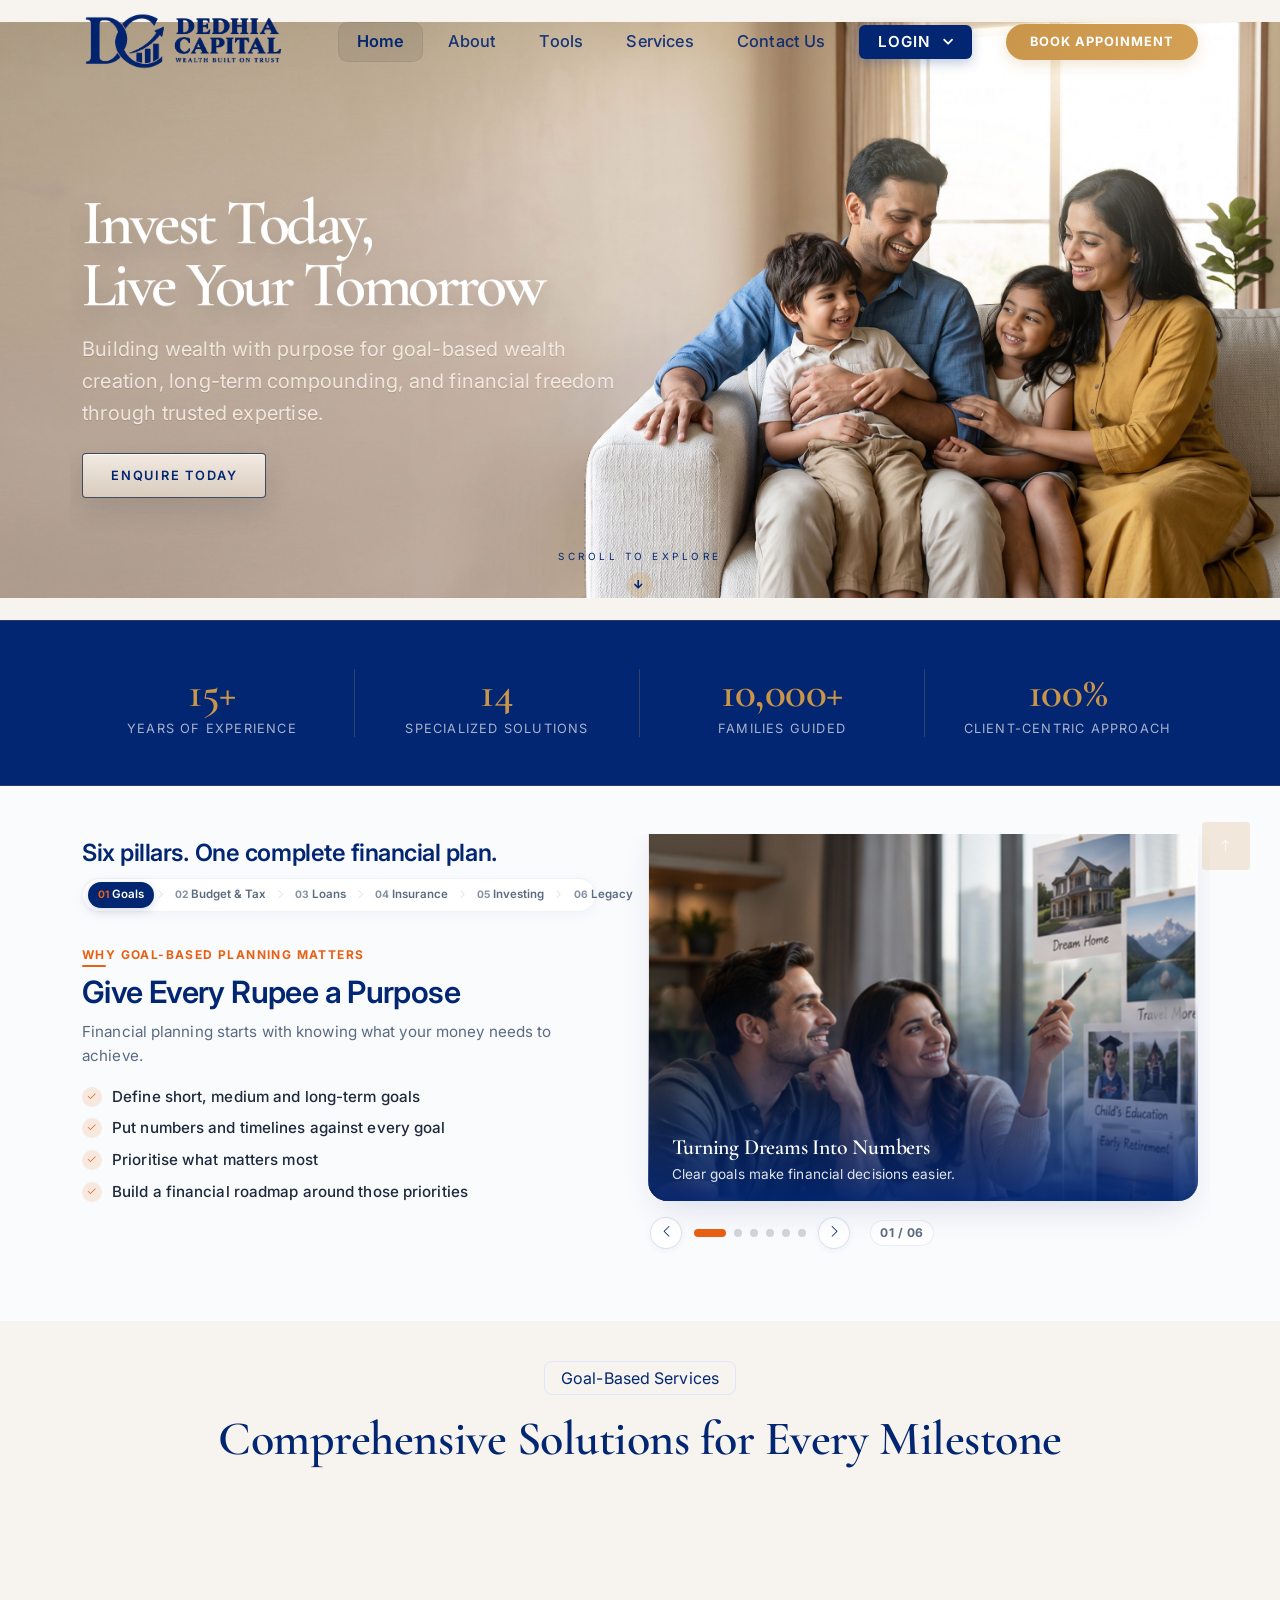
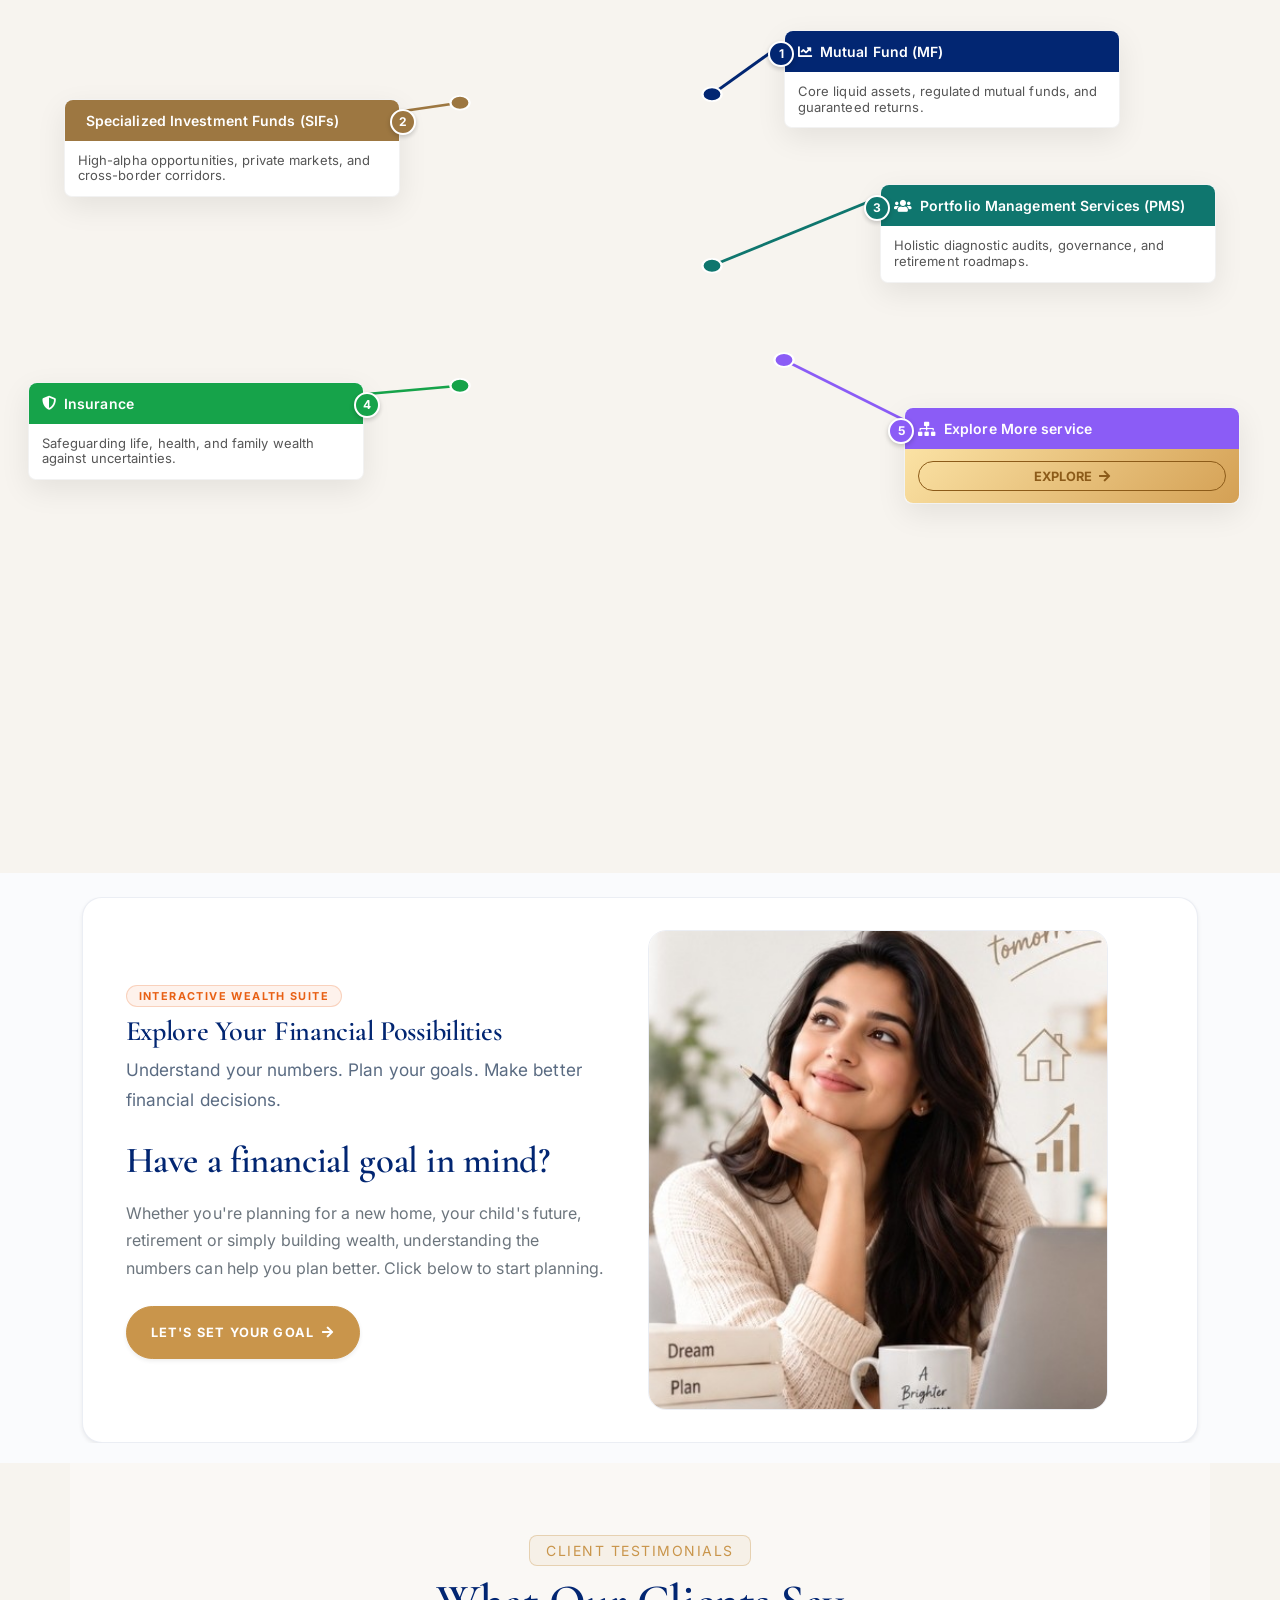
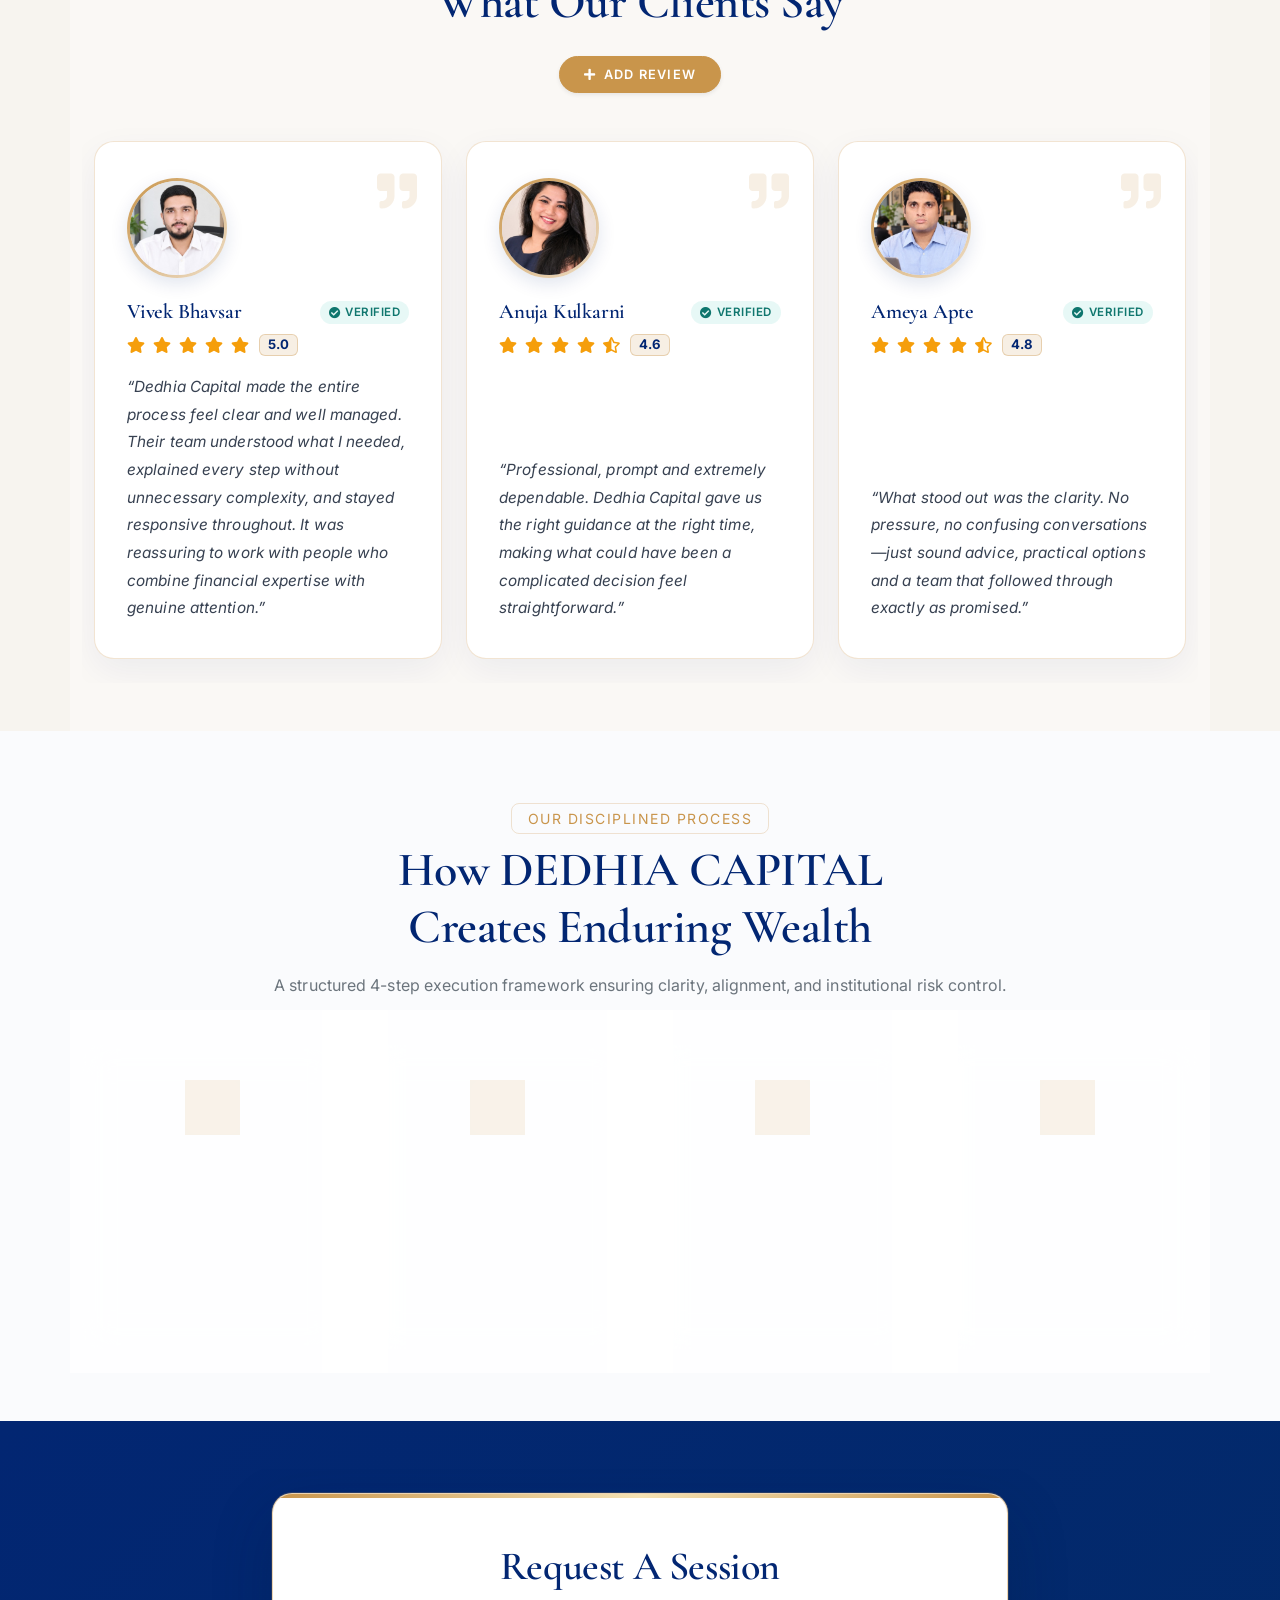
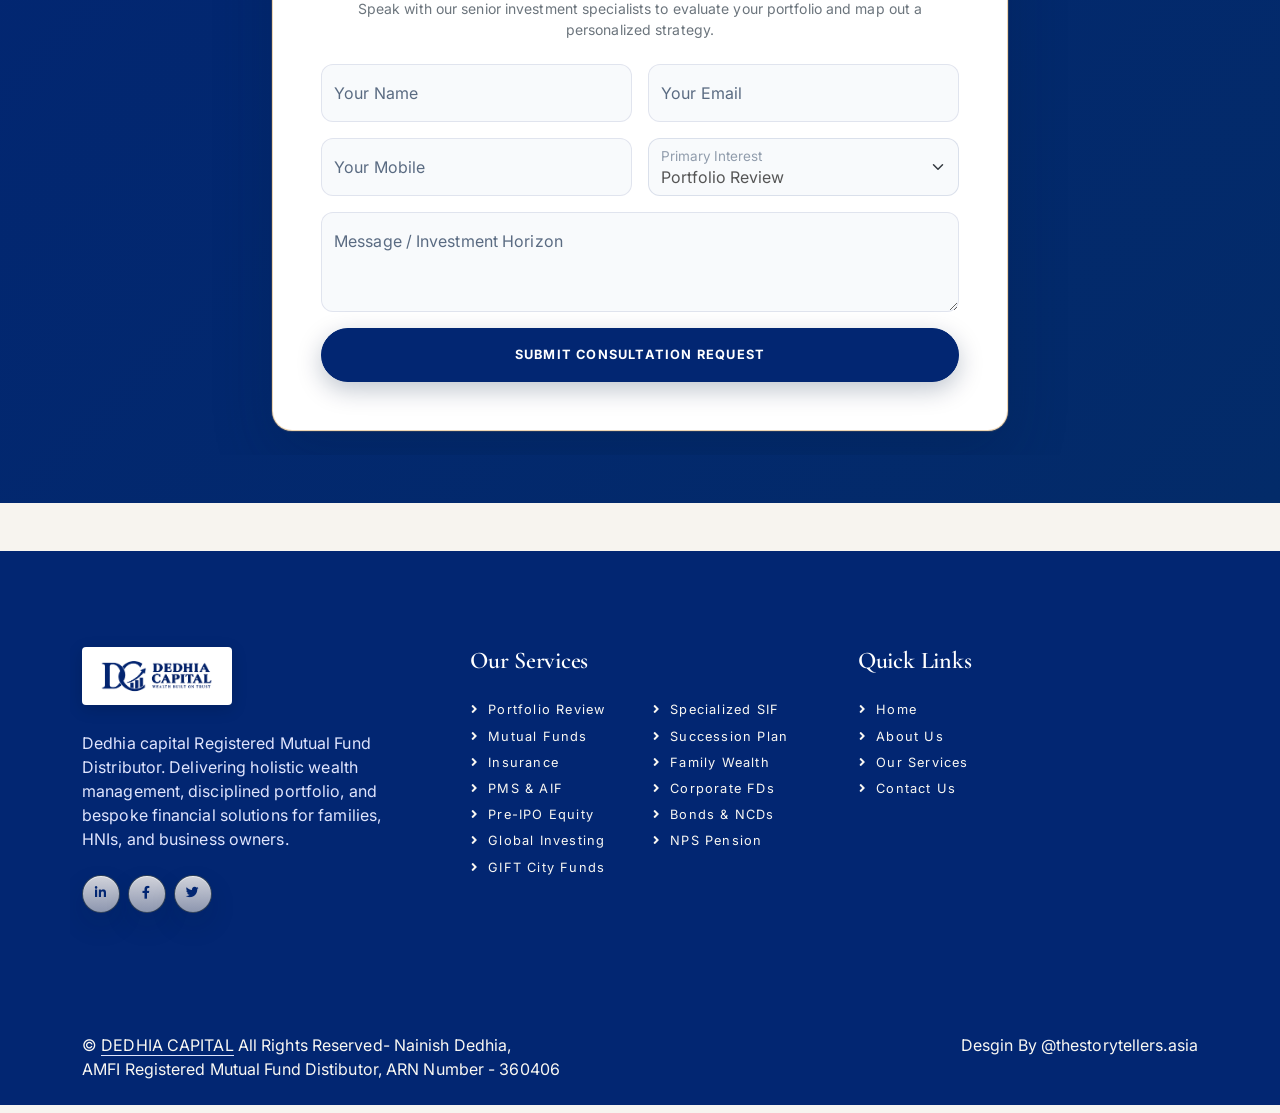
==== commit db90f109: "added new tools" ====
--- a/Dedhida-1.0.0/index.html
+++ b/Dedhida-1.0.0/index.html
@@ -278,129 +278,180 @@
     </section>
     <!-- Our Framework Section End -->
 
-    <!-- Goal-Based Services Section (Serpentine Roadmap) Start -->
-    <div class="container-fluid py-5 position-relative px-0" id="services">
-        <div class="container">
-            <div class="text-center mx-auto mb-5 wow fadeInUp" data-wow-delay="0.1s" style="max-width: 800px;">
-                <p class="d-inline-block border rounded text-primary fw-semi-bold py-1 px-3">Goal-Based Services</p>
-                <h1 class="display-5 mb-4 font-serif">Comprehensive Solutions for Every Milestone</h1>
-                <p class="text-muted">
-                    From core wealth creation to global diversification, tax planning, and generational succession, we
-                    align your portfolio with your distinct life roadmap.
-                </p>
-            </div>
-
-            <!-- Serpentine Roadmap Diagram for 5 Service Categories -->
-            <div class="milestone-roadmap-wrapper wow fadeInUp" data-wow-delay="0.2s">
-                <!-- SVG Serpentine Track for Desktop -->
-                <svg class="roadmap-spine-svg" fill="none" preserveAspectRatio="none" viewBox="0 0 160 1000"
-                    xmlns="http://www.w3.org/2000/svg">
-                    <defs>
-                        <linearGradient id="progressGradient" x1="0%" x2="100%" y1="0%" y2="0%">
-                            <stop offset="0%" stop-color="#F6D29F"></stop>
-                            <stop offset="45%" stop-color="#D4A054"></stop>
-                            <stop offset="100%" stop-color="#B77B3C"></stop>
-                        </linearGradient>
-                    </defs>
-                    <!-- Top terminal dot -->
-                    <circle cx="30" cy="20" fill="#0B1628" r="5"></circle>
-                    <!-- Serpentine Path connecting 5 nodes: 1(R), 2(L), 3(R), 4(L), 5(R) -->
-                    <path class="roadmap-track-base" d="M 30 20
-                             C 75 20, 130 35, 130 110
-                             C 130 220, 30 220, 30 350
-                             C 30 480, 130 480, 130 610
-                             C 130 740, 30 740, 30 870
-                             C 30 940, 75 980, 130 980" fill="none" stroke="#0B1628" stroke-linecap="round"
-                        stroke-width="3" vector-effect="non-scaling-stroke"></path>
-                    <path class="roadmap-track-progress" d="M 30 20
-                             C 75 20, 130 35, 130 110
-                             C 130 220, 30 220, 30 350
-                             C 30 480, 130 480, 130 610
-                             C 130 740, 30 740, 30 870
-                             C 30 940, 75 980, 130 980" fill="none" stroke="url(#progressGradient)"
-                        stroke-linecap="round" stroke-width="4" vector-effect="non-scaling-stroke"></path>
-                    <!-- Bottom terminal dot -->
-                    <circle cx="130" cy="980" fill="#0B1628" r="5"></circle>
-                </svg>
-
-                <!-- Step 1: Traditional & Regulated Investments (Right) -->
-                <div class="roadmap-step step-right">
-                    <div class="roadmap-node">1</div>
-                    <div class="roadmap-card">
-                        <div class="roadmap-card-header header-traditional">
-                            <i class="fa fa-chart-line me-2"></i> Mutual Fund (MF)
-                        </div>
-                        <div class="roadmap-card-body">
-                            <p class="text-muted small mb-2 fw-semi-bold">Core liquid assets, regulated mutual funds,
-                                and guaranteed returns.</p>
-
-                        </div>
-                    </div>
-                </div>
-
-                <!-- Step 2: Alternative & Global Investments (Left) -->
-                <div class="roadmap-step step-left">
-                    <div class="roadmap-node">2</div>
-                    <div class="roadmap-card">
-                        <div class="roadmap-card-header header-alternative">
-                            <i class="fa fa-globe-asia me-2"></i> Specialized Investment Funds (SIFs)
-                        </div>
-                        <div class="roadmap-card-body">
-                            <p class="text-muted small mb-2 fw-semi-bold">High-alpha opportunities, private markets, and
-                                cross-border corridors.</p>
-
-                        </div>
-                    </div>
-                </div>
-
-                <!-- Step 3: Wealth Planning (Right) -->
-                <div class="roadmap-step step-right">
-                    <div class="roadmap-node">3</div>
-                    <div class="roadmap-card">
-                        <div class="roadmap-card-header header-wealth">
-                            <i class="fa fa-chess-queen me-2"></i> Portfolio Management Services (PMS)
-                        </div>
-                        <div class="roadmap-card-body">
-                            <p class="text-muted small mb-2 fw-semi-bold">Holistic diagnostic audits, governance, and
-                                retirement roadmaps.</p>
-
-                        </div>
-                    </div>
-                </div>
-
-                <!-- Step 4: Protection Solutions (Left) -->
-                <div class="roadmap-step step-left">
-                    <div class="roadmap-node">4</div>
-                    <div class="roadmap-card">
-                        <div class="roadmap-card-header header-protection">
-                            <i class="fa fa-shield-alt me-2"></i> Insurance
-                        </div>
-                        <div class="roadmap-card-body">
-                            <p class="text-muted small mb-2 fw-semi-bold">Safeguarding life, health, and family wealth
-                                against uncertainties.</p>
-
-                        </div>
-                    </div>
-                </div>
-
-                <!-- Step 5: Legacy & Business Planning (Right) -->
-                <div class="roadmap-step step-right">
-                    <div class="roadmap-node">5</div>
-                    <div class="roadmap-card">
-                        <div class="roadmap-card-header header-legacy">
-                            <i class="fa fa-sitemap me-2"></i> Explore More service
-                        </div>
-                        <div class="roadmap-card-body">
-                            <a href="service.html" class="btn btn-sm btn-outline-primary rounded-pill">Explore
-                                <i class="fa fa-arrow-right ms-1"></i></a>
-                        </div>
-                    </div>
-                </div>
-            </div>
-
-
-        </div>
-    </div>
+    <!-- Goal-Based Services Section (Custom Tree Layout) Start -->
+    <section class="container-fluid py-2 px-0" id="services">
+        <!-- Goal-Based Services Section (Custom Tree Layout) Start -->
+    <section class="container-fluid py-2 px-0" id="services">
+        <style>
+            .tree-layout-wrapper {
+                width: 100%;
+                max-width: 1200px;
+                aspect-ratio: 1484 / 1060;
+                margin: 0 auto;
+                position: relative;
+            }
+            .tree-card-node {
+                position: absolute;
+                z-index: 10;
+                width: 28%;
+                transition: transform 0.3s ease;
+            }
+            .tree-card-node:hover {
+                transform: translateY(-5px);
+            }
+            .tree-card {
+                border-radius: 8px;
+                background: #fff;
+                box-shadow: 0 10px 30px rgba(0,0,0,0.08);
+                position: relative;
+                border: 1px solid rgba(0,0,0,0.05);
+            }
+            .tree-card-header {
+                color: #fff;
+                padding: clamp(4px, 1vw, 10px) clamp(5px, 1vw, 15px);
+                font-size: clamp(7px, 1.2vw, 14px);
+                font-weight: 600;
+                border-top-left-radius: 8px;
+                border-top-right-radius: 8px;
+            }
+            .tree-card-body {
+                padding: clamp(4px, 1vw, 12px) clamp(5px, 1vw, 15px);
+                font-size: clamp(6px, 1.1vw, 13px);
+                color: #555;
+                line-height: 1.2;
+                border-bottom-left-radius: 8px;
+                border-bottom-right-radius: 8px;
+            }
+            .tree-badge {
+                position: absolute;
+                width: clamp(18px, 2.5vw, 26px);
+                height: clamp(18px, 2.5vw, 26px);
+                border-radius: 50%;
+                color: #fff;
+                display: flex;
+                align-items: center;
+                justify-content: center;
+                font-weight: bold;
+                font-size: clamp(8px, 1.2vw, 12px);
+                border: 2px solid #fff;
+                box-shadow: 0 2px 5px rgba(0,0,0,0.2);
+                z-index: 12;
+            }
+            .tree-btn-explore {
+                border: 1px solid #8C5B19;
+                color: #8C5B19;
+                font-weight: 700;
+                text-transform: uppercase;
+                text-decoration: none;
+                border-radius: 50px;
+                padding: clamp(2px, 0.5vw, 8px) clamp(4px, 1vw, 16px);
+                background: transparent;
+                transition: all 0.3s ease;
+                display: inline-block;
+                width: 100%;
+                text-align: center;
+                font-size: clamp(6px, 1vw, 13px);
+            }
+            .tree-btn-explore:hover {
+                background: #8C5B19;
+                color: #fff;
+            }
+        </style>
+
+        <div class="container text-center mb-5 wow fadeInUp" data-wow-delay="0.1s" style="max-width: 800px;">
+            <p class="d-inline-block border rounded text-primary fw-semi-bold py-1 px-3 mt-4">Goal-Based Services</p>
+            <h1 class="display-5 mb-4 font-serif">Comprehensive Solutions for Every Milestone</h1>
+        </div>
+
+        <!-- Unified Tree Layout (Scrollable on Mobile) -->
+        <div style="width: 100%; overflow-x: auto; padding-bottom: 20px;">
+            <div class="tree-layout-wrapper mb-5 wow fadeIn" data-wow-delay="0.2s">
+            <img src="img/tree.png" alt="Growth Tree" class="w-100 h-100 position-absolute" style="top: 0; left: 0; object-fit: contain; mix-blend-mode: multiply; opacity: 1;">
+            
+            <!-- Master SVG Overlay for Perfect Responsive Pointer Lines -->
+            <svg class="position-absolute w-100 h-100" style="top: 0; left: 0; z-index: 5; pointer-events: none;" viewBox="0 0 100 100" preserveAspectRatio="none">
+                <!-- Line 1: Mutual Fund -->
+                <line x1="62" y1="12" x2="56" y2="18" stroke="#022672" stroke-width="0.3" />
+                <circle cx="56" cy="18" r="0.8" fill="#022672" stroke="#fff" stroke-width="0.2" />
+                
+                <!-- Line 2: SIFs -->
+                <line x1="30" y1="20" x2="35" y2="19" stroke="#9d7741" stroke-width="0.3" />
+                <circle cx="35" cy="19" r="0.8" fill="#9d7741" stroke="#fff" stroke-width="0.2" />
+
+                <!-- Line 3: PMS -->
+                <line x1="70" y1="30" x2="56" y2="38" stroke="#0F766E" stroke-width="0.3" />
+                <circle cx="56" cy="38" r="0.8" fill="#0F766E" stroke="#fff" stroke-width="0.2" />
+
+                <!-- Line 4: Insurance -->
+                <line x1="27" y1="53" x2="35" y2="52" stroke="#16A34A" stroke-width="0.3" />
+                <circle cx="35" cy="52" r="0.8" fill="#16A34A" stroke="#fff" stroke-width="0.2" />
+
+                <!-- Line 5: Explore -->
+                <line x1="72" y1="56" x2="62" y2="49" stroke="#8B5CF6" stroke-width="0.3" />
+                <circle cx="62" cy="49" r="0.8" fill="#8B5CF6" stroke="#fff" stroke-width="0.2" />
+            </svg>
+
+            <!-- Card 1: Mutual Funds -->
+            <div class="tree-card-node" style="top: calc(12% - 13px); left: 62%;">
+                <div class="tree-card">
+                    <div class="tree-card-header d-flex align-items-center" style="background-color: #022672;">
+                        <i class="fa fa-chart-line me-2"></i> Mutual Fund (MF)
+                    </div>
+                    <div class="tree-card-body">Core liquid assets, regulated mutual funds, and guaranteed returns.</div>
+                    <div class="tree-badge" style="background-color: #022672; left: -5%; top: 10%;">1</div>
+                </div>
+            </div>
+
+            <!-- Card 2: SIFs -->
+            <div class="tree-card-node" style="top: calc(20% - 13px); right: 70%;">
+                <div class="tree-card">
+                    <div class="tree-card-header d-flex align-items-center" style="background-color: #9d7741;">
+                        <i class="fa fa-pie-chart me-2"></i> Specialized Investment Funds (SIFs)
+                    </div>
+                    <div class="tree-card-body">High-alpha opportunities, private markets, and cross-border corridors.</div>
+                    <div class="tree-badge" style="background-color: #9d7741; right: -5%; top: 10%;">2</div>
+                </div>
+            </div>
+
+            <!-- Card 3: PMS -->
+            <div class="tree-card-node" style="top: calc(30% - 13px); left: 70%;">
+                <div class="tree-card">
+                    <div class="tree-card-header d-flex align-items-center" style="background-color: #0F766E;">
+                        <i class="fa fa-users me-2"></i> Portfolio Management Services (PMS)
+                    </div>
+                    <div class="tree-card-body">Holistic diagnostic audits, governance, and retirement roadmaps.</div>
+                    <div class="tree-badge" style="background-color: #0F766E; left: -5%; top: 10%;">3</div>
+                </div>
+            </div>
+
+            <!-- Card 4: Insurance -->
+            <div class="tree-card-node" style="top: calc(53% - 13px); right: 73%;">
+                <div class="tree-card">
+                    <div class="tree-card-header d-flex align-items-center" style="background-color: #16A34A;">
+                        <i class="fa fa-shield-alt me-2"></i> Insurance
+                    </div>
+                    <div class="tree-card-body">Safeguarding life, health, and family wealth against uncertainties.</div>
+                    <div class="tree-badge" style="background-color: #16A34A; right: -5%; top: 10%;">4</div>
+                </div>
+            </div>
+
+            <!-- Card 5: Explore -->
+            <div class="tree-card-node" style="top: calc(56% - 13px); left: 72%;">
+                <div class="tree-card">
+                    <div class="tree-card-header d-flex align-items-center" style="background-color: #8B5CF6;">
+                        <i class="fa fa-sitemap me-2"></i> Explore More service
+                    </div>
+                    <div class="tree-card-body text-center" style="background: linear-gradient(135deg, #FBE2A4, #D4A054);">
+                        <a href="service.html" class="tree-btn-explore">EXPLORE <i class="fa fa-arrow-right ms-1"></i></a>
+                    </div>
+                    <div class="tree-badge" style="background-color: #8B5CF6; left: -5%; top: 10%;">5</div>
+                </div>
+            </div>
+        </div>
+
+        </div>
+
+        </section>
     <!-- Goal-Based Services Section End -->
 
     <!-- Explore Your Financial Possibilities (Interactive Financial Calculators) Start -->
@@ -465,7 +516,7 @@
                 <p class="d-inline-block border border-gold-subtle rounded text-gold fw-semi-bold py-1 px-3 mb-2 font-sans letter-spacing-1 text-uppercase small"
                     style="background: rgba(201, 149, 75, 0.08); border-color: rgba(201, 149, 75, 0.35) !important;">
                     Client Testimonials</p>
-                <h1 class="display-5 mb-4 font-serif" style="color: #0B1628;">What Our Clients Say</h1>
+                <h1 class="display-5 mb-4 font-serif" style="color: #022672;">What Our Clients Say</h1>
                 <button class="btn btn-primary rounded-pill px-4 py-2 shadow-sm mb-5" data-bs-toggle="modal" data-bs-target="#addTestimonialModal">
                     <i class="fa fa-plus me-2"></i>Add Review
                 </button>
@@ -474,7 +525,7 @@
                 <!-- Testimonial 1 -->
                 <div class="col-lg-4 col-md-6 wow fadeInUp" data-wow-delay="0.1s">
                     <div class="home-testimonial-card h-100 d-flex flex-column text-start position-relative"
-                        style="background: #ffffff; border: 1px solid rgba(201, 149, 75, 0.25); border-radius: 20px; padding: 2.25rem 2rem; box-shadow: 0 12px 35px rgba(11, 22, 40, 0.06);">
+                        style="background: #ffffff; border: 1px solid rgba(201, 149, 75, 0.25); border-radius: 20px; padding: 2.25rem 2rem; box-shadow: 0 12px 35px rgba(2, 38, 114, 0.06);">
                         <div class="testimonial-watermark-quote"
                             style="position: absolute; top: 20px; right: 24px; font-size: 2.5rem; color: rgba(201, 149, 75, 0.15); pointer-events: none;">
                             <i class="fas fa-quote-right"></i>
@@ -482,7 +533,7 @@
                         <!-- 1. Image (Uniform Size: 100px x 100px) -->
                         <div class="mb-3">
                             <div class="testimonial-avatar-wrap"
-                                style="width: 100px; height: 100px; min-width: 100px; min-height: 100px; border-radius: 50%; padding: 3px; background: linear-gradient(135deg, #C9954B 0%, rgba(201, 149, 75, 0.3) 100%); box-shadow: 0 6px 18px rgba(11, 22, 40, 0.12); display: inline-block;">
+                                style="width: 100px; height: 100px; min-width: 100px; min-height: 100px; border-radius: 50%; padding: 3px; background: linear-gradient(135deg, #C9954B 0%, rgba(201, 149, 75, 0.3) 100%); box-shadow: 0 6px 18px rgba(2, 38, 114, 0.12); display: inline-block;">
                                 <img class="testimonial-avatar-img" src="img/vivek-bhavsar.jpg" alt="Vivek Bhavsar"
                                     id="testimonial-img-1"
                                     style="width: 100%; height: 100%; border-radius: 50%; object-fit: cover; display: block; background: #f1f5f9;">
@@ -491,7 +542,7 @@
                         <!-- 2. Name & Verified Badge -->
                         <div class="d-flex align-items-center justify-content-between flex-wrap gap-2 mb-2">
                             <h5 class="testimonial-client-name font-serif mb-0" id="testimonial-name-1"
-                                style="font-size: 1.3rem; font-weight: 700; color: #0B1628;">Vivek Bhavsar</h5>
+                                style="font-size: 1.3rem; font-weight: 700; color: #022672;">Vivek Bhavsar</h5>
                             <span class="testimonial-verified-badge"
                                 style="display: inline-flex; align-items: center; gap: 4px; font-size: 0.72rem; font-weight: 600; color: #0F766E; background: rgba(20, 184, 166, 0.1); padding: 3px 9px; border-radius: 999px; text-transform: uppercase; letter-spacing: 0.5px;"><i
                                     class="fas fa-check-circle"></i> Verified</span>
@@ -507,7 +558,7 @@
                                 <i class="fas fa-star"></i>
                             </div>
                             <span class="testimonial-score-pill"
-                                style="font-size: 0.82rem; font-weight: 700; color: #0B1628; background: rgba(201, 149, 75, 0.15); border: 1px solid rgba(201, 149, 75, 0.35); padding: 2px 8px; border-radius: 6px; line-height: 1.2;">5.0</span>
+                                style="font-size: 0.82rem; font-weight: 700; color: #022672; background: rgba(201, 149, 75, 0.15); border: 1px solid rgba(201, 149, 75, 0.35); padding: 2px 8px; border-radius: 6px; line-height: 1.2;">5.0</span>
                         </div>
                         <!-- 4. Description Quote -->
                         <p class="testimonial-feedback-text mt-auto mb-0" id="testimonial-quote-1"
@@ -523,7 +574,7 @@
                 <!-- Testimonial 2 -->
                 <div class="col-lg-4 col-md-6 wow fadeInUp" data-wow-delay="0.2s">
                     <div class="home-testimonial-card h-100 d-flex flex-column text-start position-relative"
-                        style="background: #ffffff; border: 1px solid rgba(201, 149, 75, 0.25); border-radius: 20px; padding: 2.25rem 2rem; box-shadow: 0 12px 35px rgba(11, 22, 40, 0.06);">
+                        style="background: #ffffff; border: 1px solid rgba(201, 149, 75, 0.25); border-radius: 20px; padding: 2.25rem 2rem; box-shadow: 0 12px 35px rgba(2, 38, 114, 0.06);">
                         <div class="testimonial-watermark-quote"
                             style="position: absolute; top: 20px; right: 24px; font-size: 2.5rem; color: rgba(201, 149, 75, 0.15); pointer-events: none;">
                             <i class="fas fa-quote-right"></i>
@@ -531,7 +582,7 @@
                         <!-- 1. Image (Uniform Size: 100px x 100px) -->
                         <div class="mb-3">
                             <div class="testimonial-avatar-wrap"
-                                style="width: 100px; height: 100px; min-width: 100px; min-height: 100px; border-radius: 50%; padding: 3px; background: linear-gradient(135deg, #C9954B 0%, rgba(201, 149, 75, 0.3) 100%); box-shadow: 0 6px 18px rgba(11, 22, 40, 0.12); display: inline-block;">
+                                style="width: 100px; height: 100px; min-width: 100px; min-height: 100px; border-radius: 50%; padding: 3px; background: linear-gradient(135deg, #C9954B 0%, rgba(201, 149, 75, 0.3) 100%); box-shadow: 0 6px 18px rgba(2, 38, 114, 0.12); display: inline-block;">
                                 <img class="testimonial-avatar-img" src="img/anuja-kulkarni.jpg" alt="Anuja Kulkarni"
                                     id="testimonial-img-2"
                                     style="width: 100%; height: 100%; border-radius: 50%; object-fit: cover; display: block; background: #f1f5f9;">
@@ -540,7 +591,7 @@
                         <!-- 2. Name & Verified Badge -->
                         <div class="d-flex align-items-center justify-content-between flex-wrap gap-2 mb-2">
                             <h5 class="testimonial-client-name font-serif mb-0" id="testimonial-name-2"
-                                style="font-size: 1.3rem; font-weight: 700; color: #0B1628;">Anuja Kulkarni</h5>
+                                style="font-size: 1.3rem; font-weight: 700; color: #022672;">Anuja Kulkarni</h5>
                             <span class="testimonial-verified-badge"
                                 style="display: inline-flex; align-items: center; gap: 4px; font-size: 0.72rem; font-weight: 600; color: #0F766E; background: rgba(20, 184, 166, 0.1); padding: 3px 9px; border-radius: 999px; text-transform: uppercase; letter-spacing: 0.5px;"><i
                                     class="fas fa-check-circle"></i> Verified</span>
@@ -556,7 +607,7 @@
                                 <i class="fas fa-star-half-alt"></i>
                             </div>
                             <span class="testimonial-score-pill"
-                                style="font-size: 0.82rem; font-weight: 700; color: #0B1628; background: rgba(201, 149, 75, 0.15); border: 1px solid rgba(201, 149, 75, 0.35); padding: 2px 8px; border-radius: 6px; line-height: 1.2;">4.6</span>
+                                style="font-size: 0.82rem; font-weight: 700; color: #022672; background: rgba(201, 149, 75, 0.15); border: 1px solid rgba(201, 149, 75, 0.35); padding: 2px 8px; border-radius: 6px; line-height: 1.2;">4.6</span>
                         </div>
                         <!-- 4. Description Quote -->
                         <p class="testimonial-feedback-text mt-auto mb-0" id="testimonial-quote-2"
@@ -570,7 +621,7 @@
                 <!-- Testimonial 3 -->
                 <div class="col-lg-4 col-md-6 wow fadeInUp" data-wow-delay="0.3s">
                     <div class="home-testimonial-card h-100 d-flex flex-column text-start position-relative"
-                        style="background: #ffffff; border: 1px solid rgba(201, 149, 75, 0.25); border-radius: 20px; padding: 2.25rem 2rem; box-shadow: 0 12px 35px rgba(11, 22, 40, 0.06);">
+                        style="background: #ffffff; border: 1px solid rgba(201, 149, 75, 0.25); border-radius: 20px; padding: 2.25rem 2rem; box-shadow: 0 12px 35px rgba(2, 38, 114, 0.06);">
                         <div class="testimonial-watermark-quote"
                             style="position: absolute; top: 20px; right: 24px; font-size: 2.5rem; color: rgba(201, 149, 75, 0.15); pointer-events: none;">
                             <i class="fas fa-quote-right"></i>
@@ -578,7 +629,7 @@
                         <!-- 1. Image (Uniform Size: 100px x 100px) -->
                         <div class="mb-3">
                             <div class="testimonial-avatar-wrap"
-                                style="width: 100px; height: 100px; min-width: 100px; min-height: 100px; border-radius: 50%; padding: 3px; background: linear-gradient(135deg, #C9954B 0%, rgba(201, 149, 75, 0.3) 100%); box-shadow: 0 6px 18px rgba(11, 22, 40, 0.12); display: inline-block;">
+                                style="width: 100px; height: 100px; min-width: 100px; min-height: 100px; border-radius: 50%; padding: 3px; background: linear-gradient(135deg, #C9954B 0%, rgba(201, 149, 75, 0.3) 100%); box-shadow: 0 6px 18px rgba(2, 38, 114, 0.12); display: inline-block;">
                                 <img class="testimonial-avatar-img" src="img/ameya-apte.jpg" alt="Ameya Apte"
                                     id="testimonial-img-3"
                                     style="width: 100%; height: 100%; border-radius: 50%; object-fit: cover; display: block; background: #f1f5f9;">
@@ -587,7 +638,7 @@
                         <!-- 2. Name & Badge -->
                         <div class="d-flex align-items-center justify-content-between flex-wrap gap-2 mb-2">
                             <h5 class="testimonial-client-name font-serif mb-0" id="testimonial-name-3"
-                                style="font-size: 1.3rem; font-weight: 700; color: #0B1628;">Ameya Apte</h5>
+                                style="font-size: 1.3rem; font-weight: 700; color: #022672;">Ameya Apte</h5>
                             <span class="testimonial-verified-badge"
                                 style="display: inline-flex; align-items: center; gap: 4px; font-size: 0.72rem; font-weight: 600; color: #0F766E; background: rgba(20, 184, 166, 0.1); padding: 3px 9px; border-radius: 999px; text-transform: uppercase; letter-spacing: 0.5px;"><i
                                     class="fas fa-check-circle"></i> Verified</span>
@@ -603,7 +654,7 @@
                                 <i class="fas fa-star-half-alt"></i>
                             </div>
                             <span class="testimonial-score-pill"
-                                style="font-size: 0.82rem; font-weight: 700; color: #0B1628; background: rgba(201, 149, 75, 0.15); border: 1px solid rgba(201, 149, 75, 0.35); padding: 2px 8px; border-radius: 6px; line-height: 1.2;">4.8</span>
+                                style="font-size: 0.82rem; font-weight: 700; color: #022672; background: rgba(201, 149, 75, 0.15); border: 1px solid rgba(201, 149, 75, 0.35); padding: 2px 8px; border-radius: 6px; line-height: 1.2;">4.8</span>
                         </div>
                         <!-- 4. Description Quote -->
                         <p class="testimonial-feedback-text mt-auto mb-0" id="testimonial-quote-3"
@@ -668,7 +719,7 @@
     </div>
     <!-- How We Work Process End -->
     <!-- Callback Consultation Form Start -->
-    <div class="container-fluid callback py-5" style="background: linear-gradient(135deg, #011A41 0%, #032b69 100%);">
+    <div class="container-fluid callback py-5" style="background: linear-gradient(135deg, #022672 0%, #032b69 100%);">
         <div class="container py-4">
             <div class="row justify-content-center">
                 <div class="col-lg-8 wow fadeIn" data-wow-delay="0.1s">
@@ -726,7 +777,7 @@
                                     </div>
                                 </div>
                                 <div class="col-12 text-center">
-                                    <button class="btn btn-primary w-100 py-3 rounded-pill fw-bold" type="submit">Submit
+                                    <button class="btn btn-primary w-100 py-3 rounded-pill fw-bold" style="background-color: #022672 !important; border-color: #022672 !important;" type="submit">Submit
                                         Consultation Request</button>
                                 </div>
                             </div>
@@ -852,7 +903,7 @@
                             <label class="form-label">Your Message</label>
                             <textarea class="form-control" id="testimonialMessage" rows="4" required placeholder="Write your experience here..."></textarea>
                         </div>
-                        <button type="submit" class="btn btn-primary w-100 rounded-pill">Submit Review</button>
+                        <button type="submit" class="btn btn-primary w-100 rounded-pill" style="background-color: #022672 !important; border-color: #022672 !important;">Submit Review</button>
                     </form>
                 </div>
             </div>
@@ -914,17 +965,17 @@
 
                 const cardHtml = `
                 <div class="col-lg-4 col-md-6 wow fadeInUp" data-wow-delay="0.1s" style="visibility: visible; animation-delay: 0.1s; animation-name: fadeInUp;">
-                    <div class="home-testimonial-card h-100 d-flex flex-column text-start position-relative" style="background: #ffffff; border: 1px solid rgba(201, 149, 75, 0.25); border-radius: 20px; padding: 2.25rem 2rem; box-shadow: 0 12px 35px rgba(11, 22, 40, 0.06);">
+                    <div class="home-testimonial-card h-100 d-flex flex-column text-start position-relative" style="background: #ffffff; border: 1px solid rgba(201, 149, 75, 0.25); border-radius: 20px; padding: 2.25rem 2rem; box-shadow: 0 12px 35px rgba(2, 38, 114, 0.06);">
                         <div class="testimonial-watermark-quote" style="position: absolute; top: 20px; right: 24px; font-size: 2.5rem; color: rgba(201, 149, 75, 0.15); pointer-events: none;">
                             <i class="fas fa-quote-right"></i>
                         </div>
                         <div class="mb-3">
-                            <div class="testimonial-avatar-wrap" style="width: 100px; height: 100px; border-radius: 50%; padding: 4px; background: linear-gradient(135deg, #011A41 0%, rgba(201, 149, 75, 0.8) 100%);">
+                            <div class="testimonial-avatar-wrap" style="width: 100px; height: 100px; border-radius: 50%; padding: 4px; background: linear-gradient(135deg, #022672 0%, rgba(201, 149, 75, 0.8) 100%);">
                                 <img class="testimonial-avatar-img" src="${data.image}" alt="${data.name}" style="width: 100%; height: 100%; object-fit: cover; border-radius: 50%; border: 3px solid #fff;">
                             </div>
                         </div>
                         <div class="mb-4">
-                            <h5 class="testimonial-client-name font-serif mb-0" style="color: #0B1628; font-weight: 700;">${data.name}</h5>
+                            <h5 class="testimonial-client-name font-serif mb-0" style="color: #022672; font-weight: 700;">${data.name}</h5>
                             <div class="mt-1">
                                 <span class="testimonial-verified-badge" style="display: inline-flex; align-items: center; font-size: 0.75rem; font-weight: 600; color: #166534; background: #DCFCE7; padding: 0.2rem 0.6rem; border-radius: 20px;">
                                     <i class="fas fa-check-circle me-1"></i>Verified Client
--- a/Dedhida-1.0.0/css/style.css
+++ b/Dedhida-1.0.0/css/style.css
@@ -6,22 +6,22 @@
     /* Soft Gold */
     --primary-hover: #B3813A;
     /* Deep Gold */
-    --secondary: #142744;
+    --secondary: #022672;
     /* Rich Navy */
     --tertiary: #5A6B82;
     /* Slate Gray */
     --light: #F9F7F2;
     /* Warm Cream / Alabaster */
     --cream: #F5F1EA;
-    --dark: #0B1628;
+    --dark: #022672;
     --gold: #C9954B;
     --gold-soft: rgba(201, 149, 75, 0.12);
     --gold-border: rgba(201, 149, 75, 0.24);
     --text-muted: #5A6472;
-    --ink: #0B1628;
+    --ink: #022672;
     --bg-page: #F7F4EF;
     --bg-panel: rgba(255, 255, 255, 0.72);
-    --border-soft: rgba(11, 22, 40, 0.08);
+    --border-soft: rgba(2, 38, 114, 0.08);
     --font-serif: 'Cormorant Garamond', Georgia, serif;
     --font-sans: 'Inter', -apple-system, BlinkMacSystemFont, sans-serif;
 }
@@ -180,7 +180,7 @@
 
 .btn-outline-light {
     border: 1px solid rgba(21, 40, 64, 0.8);
-    color: #162F4D !important;
+    color: #022672 !important;
     background: linear-gradient(180deg, rgba(255, 249, 242, 0.82), rgba(243, 233, 220, 0.58));
     box-shadow: inset 0 1px 0 rgba(255, 255, 255, 0.64), 0 12px 28px rgba(17, 28, 38, 0.12);
     backdrop-filter: blur(10px);
@@ -192,7 +192,7 @@
 .btn-outline-light:hover {
     background: linear-gradient(180deg, rgba(255, 251, 246, 0.9), rgba(233, 214, 180, 0.7));
     border-color: rgba(21, 40, 64, 1);
-    color: #122844 !important;
+    color: #022672 !important;
     transform: translateY(-2px);
     box-shadow: inset 0 1px 0 rgba(255, 255, 255, 0.7), 0 18px 34px rgba(17, 28, 38, 0.18);
 }
@@ -253,7 +253,7 @@
     backdrop-filter: blur(16px) saturate(180%) !important;
     -webkit-backdrop-filter: blur(16px) saturate(180%) !important;
     border-bottom: 1px solid rgba(201, 149, 75, 0.2) !important;
-    box-shadow: 0 4px 20px rgba(11, 22, 40, 0.08) !important;
+    box-shadow: 0 4px 20px rgba(2, 38, 114, 0.08) !important;
 }
 
 .navbar {
@@ -311,23 +311,23 @@
 }
 
 .navbar .btn-primary {
-    background: linear-gradient(135deg, #FF6F3D 0%, #FF8A3D 100%) !important;
+    background: linear-gradient(135deg, #C9954B 0%, #D4A054 100%) !important;
     border: none !important;
-    box-shadow: 0 4px 14px rgba(255, 111, 61, 0.35) !important;
+    box-shadow: 0 4px 14px rgba(201, 149, 75, 0.25) !important;
     color: #FFFFFF !important;
-    border-radius: 10px !important;
-    padding: 0.65rem 1.4rem !important;
-    font-size: 0.95rem !important;
-    font-weight: 600 !important;
-    letter-spacing: 0.01em;
-    text-transform: none;
-    white-space: nowrap;
-    transition: all 0.3s ease;
+    border-radius: 50rem !important; /* rounded-pill equivalent */
+    font-weight: 700 !important; /* fw-bold equivalent */
+    text-transform: uppercase !important;
+    letter-spacing: 1px !important;
+    padding-left: 1.5rem !important;
+    padding-right: 1.5rem !important;
 }
 
 .navbar .btn-primary:hover {
     transform: translateY(-1px);
-    box-shadow: 0 6px 18px rgba(255, 111, 61, 0.45) !important;
+    box-shadow: 0 6px 18px rgba(201, 149, 75, 0.35) !important;
+    background: linear-gradient(135deg, #B8843A 0%, #C9954B 100%) !important;
+    color: #FFFFFF !important;
 }
 
 .footer-logo-wrap {
@@ -349,7 +349,7 @@
 .navbar .navbar-nav .nav-link {
     font-family: var(--font-sans);
     padding: 0.55rem 1.1rem;
-    color: #0B1628 !important;
+    color: #022672 !important;
     font-weight: 500;
     font-size: 1.02rem;
     letter-spacing: 0.01em;
@@ -363,7 +363,7 @@
 
 .navbar .navbar-nav .nav-item.active .nav-link,
 .navbar .navbar-nav .nav-link.active {
-    color: #0B1628 !important;
+    color: #022672 !important;
     background: rgba(0, 0, 0, 0.07) !important;
     border: 1px solid rgba(0, 0, 0, 0.06) !important;
     box-shadow: none !important;
@@ -373,7 +373,7 @@
 
 .navbar .navbar-nav .nav-link:hover,
 .navbar .navbar-nav .nav-link:focus-visible {
-    color: #0B1628 !important;
+    color: #022672 !important;
     background: rgba(0, 0, 0, 0.04);
     transform: none;
 }
@@ -398,7 +398,7 @@
 }
 
 .btn-nav-login {
-    background: #0B1628 !important;
+    background: #022672 !important;
     color: #FFFFFF !important;
     border: none !important;
     border-radius: 6px !important;
@@ -408,7 +408,7 @@
     display: inline-flex !important;
     align-items: center !important;
     gap: 7px !important;
-    box-shadow: 0 4px 12px rgba(11, 22, 40, 0.25) !important;
+    box-shadow: 0 4px 12px rgba(2, 38, 114, 0.25) !important;
     transition: background 0.2s ease, box-shadow 0.2s ease !important;
     cursor: pointer !important;
     line-height: 1.2 !important;
@@ -419,9 +419,9 @@
 .btn-nav-login:focus,
 .btn-nav-login[aria-expanded="true"],
 .nav-login-dropdown.show .btn-nav-login {
-    background: #162542 !important;
+    background: #022672 !important;
     color: #FFFFFF !important;
-    box-shadow: 0 6px 16px rgba(11, 22, 40, 0.35) !important;
+    box-shadow: 0 6px 16px rgba(2, 38, 114, 0.35) !important;
 }
 
 .btn-nav-login::after {
@@ -510,21 +510,21 @@
 .nav-login-menu .dropdown-item:hover,
 .nav-login-menu .dropdown-item:focus {
     background-color: #F8FAFC !important;
-    color: #0B1628 !important;
+    color: #022672 !important;
 }
 
 .nav-login-menu .dropdown-item:hover i,
 .nav-login-menu .dropdown-item:focus i {
-    color: #0B1628 !important;
+    color: #022672 !important;
 }
 
 .fixed-top.nav-scrolled .navbar .navbar-nav .nav-link {
-    color: #0B1628 !important;
+    color: #022672 !important;
 }
 
 .fixed-top.nav-scrolled .navbar .navbar-nav .nav-item.active .nav-link,
 .fixed-top.nav-scrolled .navbar .navbar-nav .nav-link.active {
-    color: #0B1628 !important;
+    color: #022672 !important;
     background: rgba(0, 0, 0, 0.07) !important;
 }
 
@@ -679,7 +679,7 @@
         min-height: auto;
         padding-top: max(3.5rem, var(--nav-height));
         padding-bottom: 3.5rem;
-        background: linear-gradient(180deg, rgba(11, 22, 40, 0.46), rgba(11, 22, 40, 0.12)), url('../img/goal-family.jpeg') center top / cover no-repeat;
+        background: linear-gradient(180deg, rgba(2, 38, 114, 0.46), rgba(2, 38, 114, 0.12)), url('../img/goal-family.jpeg') center top / cover no-repeat;
         background-position: center top;
         background-size: cover;
     }
@@ -735,7 +735,7 @@
 }
 
 .page-header h1 {
-    color: #0B1628 !important;
+    color: #022672 !important;
     font-family: var(--font-serif);
     font-weight: 700;
 }
@@ -851,7 +851,7 @@
 .page-contact .page-banner-content-overlay h1,
 .page-banner-content-overlay h1 {
     font-family: var(--font-serif);
-    color: #0B1628 !important;
+    color: #022672 !important;
     font-size: clamp(1.75rem, 4vw, 3.6rem);
     font-weight: 700;
     margin-bottom: 0.3rem;
@@ -1075,7 +1075,7 @@
 /*** Facts ***/
 
 .facts {
-    background: linear-gradient(rgba(53, 94, 252, .95), rgba(53, 94, 252, .95)), url(../img/bg.png);
+    background: linear-gradient(rgba(2, 38, 114, .95), rgba(2, 38, 114, .95)), url(../img/bg.png);
 }
 
 
@@ -1108,7 +1108,7 @@
     -webkit-backdrop-filter: blur(16px);
     border-radius: 12px;
     overflow: hidden;
-    box-shadow: 0 8px 24px rgba(11, 22, 40, 0.06), inset 0 1px 2px rgba(255, 255, 255, 0.95);
+    box-shadow: 0 8px 24px rgba(2, 38, 114, 0.06), inset 0 1px 2px rgba(255, 255, 255, 0.95);
     border: 1px solid rgba(201, 149, 75, 0.25);
     transition: all 0.35s cubic-bezier(0.16, 1, 0.3, 1);
     z-index: 2;
@@ -1116,7 +1116,7 @@
 
 .roadmap-card:hover {
     transform: translateY(-4px);
-    box-shadow: 0 14px 32px rgba(11, 22, 40, 0.12), inset 0 1px 2px rgba(255, 255, 255, 1);
+    box-shadow: 0 14px 32px rgba(2, 38, 114, 0.12), inset 0 1px 2px rgba(255, 255, 255, 1);
     background: #FFFFFF;
     border-color: rgba(201, 149, 75, 0.55);
 }
@@ -1151,7 +1151,7 @@
 /* Specific Header Colors matching user screenshot */
 
 .header-traditional {
-    background: linear-gradient(135deg, #0B1628, #1B365D);
+    background: linear-gradient(135deg, #022672, #022672);
 }
 
 .header-alternative {
@@ -1338,7 +1338,7 @@
     justify-content: center;
     text-align: center;
     transition: all 0.35s cubic-bezier(0.16, 1, 0.3, 1);
-    box-shadow: 0 8px 24px rgba(11, 22, 40, 0.04), inset 0 1px 1px rgba(255, 255, 255, 0.9);
+    box-shadow: 0 8px 24px rgba(2, 38, 114, 0.04), inset 0 1px 1px rgba(255, 255, 255, 0.9);
     min-height: 142px;
     position: relative;
     overflow: hidden;
@@ -1399,7 +1399,7 @@
 .glass-bg-blobs::after {
     width: 480px;
     height: 480px;
-    background: radial-gradient(circle, rgba(20, 39, 68, 0.16) 0%, rgba(20, 39, 68, 0) 70%);
+    background: radial-gradient(circle, rgba(2, 38, 114, 0.16) 0%, rgba(2, 38, 114, 0) 70%);
     bottom: -160px;
     right: -120px;
 }
@@ -1424,8 +1424,8 @@
     background: rgba(255, 255, 255, 0.16) !important;
     backdrop-filter: blur(12px) saturate(130%) !important;
     -webkit-backdrop-filter: blur(12px) saturate(130%) !important;
-    border-bottom: 1px solid rgba(11, 22, 40, 0.08) !important;
-    box-shadow: 0 10px 24px rgba(11, 22, 40, 0.08) !important;
+    border-bottom: 1px solid rgba(2, 38, 114, 0.08) !important;
+    box-shadow: 0 10px 24px rgba(2, 38, 114, 0.08) !important;
 }
 
 
@@ -1461,12 +1461,12 @@
     backdrop-filter: blur(22px) saturate(180%);
     -webkit-backdrop-filter: blur(22px) saturate(180%);
     border: 1px solid rgba(255, 255, 255, 0.65);
-    box-shadow: 0 12px 32px rgba(11, 22, 40, 0.1), inset 0 1px 0 rgba(255, 255, 255, 0.8);
+    box-shadow: 0 12px 32px rgba(2, 38, 114, 0.1), inset 0 1px 0 rgba(255, 255, 255, 0.8);
 }
 
 .roadmap-card:hover {
     background: rgba(255, 255, 255, 0.55);
-    box-shadow: 0 20px 44px rgba(11, 22, 40, 0.16), inset 0 1px 0 rgba(255, 255, 255, 0.9);
+    box-shadow: 0 20px 44px rgba(2, 38, 114, 0.16), inset 0 1px 0 rgba(255, 255, 255, 0.9);
     border-color: rgba(255, 255, 255, 0.85);
 }
 
@@ -1478,7 +1478,7 @@
     backdrop-filter: blur(20px) saturate(180%);
     -webkit-backdrop-filter: blur(20px) saturate(180%);
     border: 1px solid rgba(255, 255, 255, 0.55);
-    box-shadow: 0 8px 24px rgba(11, 22, 40, 0.06), inset 0 1px 0 rgba(255, 255, 255, 0.7);
+    box-shadow: 0 8px 24px rgba(2, 38, 114, 0.06), inset 0 1px 0 rgba(255, 255, 255, 0.7);
 }
 
 .enrich-service-box:hover {
@@ -1533,7 +1533,7 @@
     font-family: var(--font-sans);
     font-weight: 600;
     font-size: 0.92rem;
-    color: #0B1628;
+    color: #022672;
     line-height: 1.35;
     margin-bottom: 0;
     transition: color 0.3s ease;
@@ -1556,7 +1556,7 @@
     padding: 34px 26px;
     text-align: center;
     height: 100%;
-    box-shadow: 0 10px 30px rgba(11, 22, 40, 0.04), inset 0 1px 2px rgba(255, 255, 255, 0.95);
+    box-shadow: 0 10px 30px rgba(2, 38, 114, 0.04), inset 0 1px 2px rgba(255, 255, 255, 0.95);
     transition: all 0.35s cubic-bezier(0.16, 1, 0.3, 1);
     position: relative;
 }
@@ -1576,7 +1576,7 @@
 
 .process-step-box:hover {
     transform: translateY(-6px);
-    box-shadow: 0 18px 42px rgba(11, 22, 40, 0.09), inset 0 1px 2px rgba(255, 255, 255, 1);
+    box-shadow: 0 18px 42px rgba(2, 38, 114, 0.09), inset 0 1px 2px rgba(255, 255, 255, 1);
     border-color: rgba(201, 149, 75, 0.45);
     background: rgba(255, 255, 255, 0.92);
 }
@@ -1617,7 +1617,7 @@
     font-family: var(--font-serif);
     font-weight: 600;
     font-size: 1.3rem;
-    color: #0B1628;
+    color: #022672;
     margin-bottom: 12px;
 }
 
@@ -1667,7 +1667,7 @@
 
 .callback-card .form-control,
 .callback-card .form-select {
-    border: 1.5px solid rgba(20, 39, 68, 0.12);
+    border: 1.5px solid rgba(2, 38, 114, 0.12);
     border-radius: 12px;
     background-color: #F8FAFC;
     transition: all 0.25s ease;
@@ -1681,7 +1681,7 @@
 }
 
 .callback-card .btn-primary {
-    background: linear-gradient(135deg, #011A41 0%, #173873 100%) !important;
+    background: linear-gradient(135deg, #022672 0%, #022672 100%) !important;
     border: 1px solid rgba(212, 160, 84, 0.45) !important;
     color: #FFFFFF !important;
     box-shadow: 0 8px 24px rgba(1, 26, 65, 0.25);
@@ -1689,7 +1689,7 @@
 }
 
 .callback-card .btn-primary:hover {
-    background: linear-gradient(135deg, #C9954B 0%, #011A41 100%) !important;
+    background: linear-gradient(135deg, #C9954B 0%, #022672 100%) !important;
     border-color: var(--gold) !important;
     transform: translateY(-2px);
     box-shadow: 0 12px 28px rgba(201, 149, 75, 0.3);
@@ -1805,7 +1805,7 @@
     background: linear-gradient(180deg, rgba(255, 255, 255, 0.93) 0%, rgba(255, 255, 255, 0.8) 100%);
     border: 1px solid rgba(201, 149, 75, 0.26);
     border-radius: 18px;
-    box-shadow: 0 10px 28px rgba(11, 22, 40, 0.06), 0 2px 10px rgba(201, 149, 75, 0.08), inset 0 1px 1px rgba(255, 255, 255, 0.95);
+    box-shadow: 0 10px 28px rgba(2, 38, 114, 0.06), 0 2px 10px rgba(201, 149, 75, 0.08), inset 0 1px 1px rgba(255, 255, 255, 0.95);
     overflow: hidden;
     backdrop-filter: blur(18px) saturate(170%);
     -webkit-backdrop-filter: blur(18px) saturate(170%);
@@ -1814,7 +1814,7 @@
 
 .service-category-card:hover {
     transform: translateY(-4px);
-    box-shadow: 0 18px 38px rgba(11, 22, 40, 0.1), 0 8px 18px rgba(201, 149, 75, 0.12);
+    box-shadow: 0 18px 38px rgba(2, 38, 114, 0.1), 0 8px 18px rgba(201, 149, 75, 0.12);
     border-color: rgba(201, 149, 75, 0.42);
 }
 
@@ -2257,7 +2257,7 @@
 
 .copyright {
     color: var(--light);
-    background: #000B1C;
+    background: #022672;
 }
 
 .copyright a {
@@ -2274,7 +2274,7 @@
 .service-card {
     background: #FFFFFF;
     border-radius: 6px;
-    border: 1px solid rgba(20, 39, 68, 0.08);
+    border: 1px solid rgba(2, 38, 114, 0.08);
     padding: 32px 28px;
     transition: all 0.35s cubic-bezier(0.16, 1, 0.3, 1);
     position: relative;
@@ -2282,7 +2282,7 @@
     height: 100%;
     display: flex;
     flex-direction: column;
-    box-shadow: 0 4px 18px rgba(11, 22, 40, 0.03);
+    box-shadow: 0 4px 18px rgba(2, 38, 114, 0.03);
 }
 
 .service-card::before {
@@ -2299,7 +2299,7 @@
 
 .service-card:hover {
     transform: translateY(-6px);
-    box-shadow: 0 16px 36px rgba(11, 22, 40, 0.08);
+    box-shadow: 0 16px 36px rgba(2, 38, 114, 0.08);
     border-color: rgba(201, 149, 75, 0.4);
 }
 
@@ -2386,7 +2386,7 @@
     font-weight: 600;
     color: var(--dark);
     background: #FFFFFF;
-    border: 1px solid rgba(53, 94, 252, 0.15);
+    border: 1px solid rgba(2, 38, 114, 0.15);
     margin-bottom: 12px;
     transition: all 0.3s ease;
 }
@@ -2447,7 +2447,7 @@
         -webkit-backdrop-filter: blur(22px) saturate(180%) !important;
         padding: 10px 16px !important;
         border-bottom: 1px solid rgba(201, 149, 75, 0.2);
-        box-shadow: 0 4px 24px rgba(11, 22, 40, 0.05), inset 0 1px 0 rgba(255, 255, 255, 0.8);
+        box-shadow: 0 4px 24px rgba(2, 38, 114, 0.05), inset 0 1px 0 rgba(255, 255, 255, 0.8);
     }
 
     .navbar-brand img.logo {
@@ -2477,7 +2477,7 @@
         padding: 14px 18px;
         border-radius: 14px;
         margin-top: 10px;
-        box-shadow: 0 16px 40px rgba(11, 22, 40, 0.12), inset 0 1px 1px rgba(255, 255, 255, 0.9);
+        box-shadow: 0 16px 40px rgba(2, 38, 114, 0.12), inset 0 1px 1px rgba(255, 255, 255, 0.9);
         border: 1px solid rgba(201, 149, 75, 0.26);
     }
 
@@ -2673,7 +2673,7 @@
         backdrop-filter: blur(16px) saturate(180%) !important;
         -webkit-backdrop-filter: blur(16px) saturate(180%) !important;
         border: 1px solid rgba(201, 149, 75, 0.26) !important;
-        box-shadow: 0 4px 16px rgba(11, 22, 40, 0.05), inset 0 1px 1px rgba(255, 255, 255, 0.95) !important;
+        box-shadow: 0 4px 16px rgba(2, 38, 114, 0.05), inset 0 1px 1px rgba(255, 255, 255, 0.95) !important;
     }
 
     /* Service Cards & Contact Cards - 2-Division Mobile Layout */
@@ -2985,7 +2985,7 @@
     flex-direction: column;
     align-items: center;
     gap: 8px;
-    color: #162F4D;
+    color: #022672;
     text-decoration: none;
     font-size: 0.62rem;
     letter-spacing: 0.22rem;
@@ -2997,7 +2997,7 @@
 .hero-scroll-cue:hover,
 .hero-scroll-cue:focus-visible,
 .hero-scroll-cue:active {
-    color: #122844;
+    color: #022672;
     transform: translateX(-50%) translateY(-1px);
 }
 
@@ -3008,7 +3008,7 @@
     width: 26px;
     height: 26px;
     border-radius: 50%;
-    color: #162F4D;
+    color: #022672;
     background: rgba(201, 149, 75, 0.24);
     animation: scrollNudge 1.8s ease-in-out infinite;
     transition: color 0.25s ease, background 0.25s ease, transform 0.25s ease;
@@ -3017,14 +3017,14 @@
 .hero-scroll-cue:hover i,
 .hero-scroll-cue:focus-visible i,
 .hero-scroll-cue:active i {
-    color: #122844;
+    color: #022672;
     background: rgba(201, 149, 75, 0.5);
 }
 
 .premium-stats-bar {
     position: relative;
     width: 100%;
-    background: #0B1628;
+    background: #022672;
     border-top: 1px solid rgba(201, 149, 75, 0.2);
     border-bottom: 1px solid rgba(201, 149, 75, 0.2);
 }
@@ -3209,7 +3209,7 @@
 
 .enrich-service-box:hover {
     transform: translateY(-6px);
-    box-shadow: 0 18px 38px rgba(11, 22, 40, .09), inset 0 1px 1px rgba(255, 255, 255, .95);
+    box-shadow: 0 18px 38px rgba(2, 38, 114, .09), inset 0 1px 1px rgba(255, 255, 255, .95);
 }
 
 @keyframes heroBreath {
@@ -3310,13 +3310,13 @@
     position: relative;
     background: #FFFFFF;
     border-radius: 14px;
-    border: 1px solid rgba(20, 39, 68, 0.09);
+    border: 1px solid rgba(2, 38, 114, 0.09);
     padding: 26px 20px;
     height: 100%;
     display: flex;
     flex-direction: column;
     transition: all 0.35s cubic-bezier(0.16, 1, 0.3, 1);
-    box-shadow: 0 4px 18px rgba(11, 22, 40, 0.04);
+    box-shadow: 0 4px 18px rgba(2, 38, 114, 0.04);
     overflow: hidden;
 }
 
@@ -3333,7 +3333,7 @@
 
 .home-category-card:hover {
     transform: translateY(-6px);
-    box-shadow: 0 16px 36px rgba(11, 22, 40, 0.09);
+    box-shadow: 0 16px 36px rgba(2, 38, 114, 0.09);
     border-color: rgba(201, 149, 75, 0.45);
 }
 
@@ -3496,10 +3496,10 @@
     width: 310px;
     flex: 0 0 310px;
     background: #FFFFFF;
-    border: 1px solid rgba(20, 39, 68, 0.08);
+    border: 1px solid rgba(2, 38, 114, 0.08);
     border-radius: 14px;
     padding: 24px 20px;
-    box-shadow: 0 4px 18px rgba(11, 22, 40, 0.04);
+    box-shadow: 0 4px 18px rgba(2, 38, 114, 0.04);
     position: relative;
     overflow: hidden;
     transition: all 0.35s ease;
@@ -3520,7 +3520,7 @@
 .goal-motion-card:hover {
     transform: translateY(-6px);
     border-color: rgba(201, 149, 75, 0.45);
-    box-shadow: 0 16px 36px rgba(11, 22, 40, 0.09);
+    box-shadow: 0 16px 36px rgba(2, 38, 114, 0.09);
 }
 
 .goal-card-badge {
@@ -3641,8 +3641,8 @@
     background-color: rgba(255, 255, 255, 0.18) !important;
     -webkit-backdrop-filter: blur(12px) saturate(130%) !important;
     backdrop-filter: blur(12px) saturate(130%) !important;
-    border-bottom: 1px solid rgba(11, 22, 40, 0.08) !important;
-    box-shadow: 0 10px 24px rgba(11, 22, 40, 0.08) !important;
+    border-bottom: 1px solid rgba(2, 38, 114, 0.08) !important;
+    box-shadow: 0 10px 24px rgba(2, 38, 114, 0.08) !important;
 }
 
 .container-fluid.fixed-top>.navbar {
@@ -3706,14 +3706,14 @@
 }
 
 .container-fluid.fixed-top .navbar .nav-link {
-    color: rgba(11, 22, 40, 0.9) !important;
+    color: rgba(2, 38, 114, 0.9) !important;
     text-shadow: none;
 }
 
 .container-fluid.fixed-top .navbar .nav-link:hover,
 .container-fluid.fixed-top .navbar .nav-link:focus-visible,
 .container-fluid.fixed-top .navbar .nav-link.active {
-    color: #0B1628 !important;
+    color: #022672 !important;
 }
 
 .container-fluid.fixed-top .navbar-toggler {
@@ -3758,7 +3758,7 @@
         backdrop-filter: blur(16px) saturate(180%) !important;
         -webkit-backdrop-filter: blur(16px) saturate(180%) !important;
         border-bottom: 1px solid rgba(201, 149, 75, 0.2) !important;
-        box-shadow: 0 4px 20px rgba(11, 22, 40, 0.08) !important;
+        box-shadow: 0 4px 20px rgba(2, 38, 114, 0.08) !important;
     }
 
     .container-fluid.fixed-top>.navbar {
@@ -3771,7 +3771,7 @@
         border: 1px solid rgba(201, 149, 75, 0.2) !important;
         backdrop-filter: blur(20px) saturate(160%) !important;
         -webkit-backdrop-filter: blur(20px) saturate(160%) !important;
-        box-shadow: 0 12px 30px rgba(11, 22, 40, 0.12) !important;
+        box-shadow: 0 12px 30px rgba(2, 38, 114, 0.12) !important;
     }
 }
 
@@ -3801,7 +3801,7 @@
     font-family: var(--font-sans);
     font-size: clamp(1.35rem, 1.85vw, 2.05rem);
     font-weight: 750;
-    color: #0B1628;
+    color: #022672;
     line-height: 1.2;
     letter-spacing: -0.02em;
     margin-bottom: 0.65rem;
@@ -3827,8 +3827,8 @@
     background: #FFFFFF;
     padding: 3px 5px;
     border-radius: 50px;
-    box-shadow: 0 3px 14px rgba(11, 22, 40, 0.04);
-    border: 1px solid rgba(11, 22, 40, 0.06);
+    box-shadow: 0 3px 14px rgba(2, 38, 114, 0.04);
+    border: 1px solid rgba(2, 38, 114, 0.06);
     margin-bottom: 0.85rem;
     max-width: 100%;
 }
@@ -3857,14 +3857,14 @@
 }
 
 .pipeline-tab:hover {
-    color: #0B1628;
-    background: rgba(11, 22, 40, 0.04);
+    color: #022672;
+    background: rgba(2, 38, 114, 0.04);
 }
 
 .pipeline-tab.active {
-    background: #0B1628;
+    background: #022672;
     color: #FFFFFF;
-    box-shadow: 0 3px 10px rgba(11, 22, 40, 0.15);
+    box-shadow: 0 3px 10px rgba(2, 38, 114, 0.15);
     padding: 4px 10px;
 }
 
@@ -3932,7 +3932,7 @@
     font-family: var(--font-sans);
     font-size: clamp(1.65rem, 2.4vw, 2.25rem);
     font-weight: 750;
-    color: #0B1628;
+    color: #022672;
     line-height: 1.15;
     letter-spacing: -0.02em;
     margin-bottom: 0.65rem;
@@ -3995,8 +3995,8 @@
     width: 100%;
     border-radius: 20px;
     overflow: hidden;
-    background-color: #0B1628;
-    box-shadow: 0 16px 36px -12px rgba(11, 22, 40, 0.16);
+    background-color: #022672;
+    box-shadow: 0 16px 36px -12px rgba(2, 38, 114, 0.16);
     transition: transform 0.4s ease;
 }
 
@@ -4017,7 +4017,7 @@
 .framework-image-overlay {
     position: absolute;
     inset: 0;
-    background: linear-gradient(180deg, rgba(11, 22, 40, 0) 45%, rgba(11, 22, 40, 0.4) 72%, rgba(11, 22, 40, 0.94) 100%);
+    background: linear-gradient(180deg, rgba(2, 38, 114, 0) 45%, rgba(2, 38, 114, 0.4) 72%, rgba(2, 38, 114, 0.94) 100%);
     pointer-events: none;
 }
 
@@ -4062,7 +4062,7 @@
     width: 40px;
     height: 40px;
     border-radius: 50%;
-    background: rgba(11, 22, 40, 0.52);
+    background: rgba(2, 38, 114, 0.52);
     backdrop-filter: blur(8px);
     -webkit-backdrop-filter: blur(8px);
     border: 1px solid rgba(255, 255, 255, 0.25);
@@ -4110,25 +4110,25 @@
     height: 32px;
     border-radius: 50%;
     background: #FFFFFF;
-    border: 1px solid rgba(11, 22, 40, 0.12);
-    color: #0B1628;
+    border: 1px solid rgba(2, 38, 114, 0.12);
+    color: #022672;
     display: inline-flex;
     align-items: center;
     justify-content: center;
     font-size: 0.82rem;
     cursor: pointer;
     transition: all 0.25s ease;
-    box-shadow: 0 2px 6px rgba(11, 22, 40, 0.05);
+    box-shadow: 0 2px 6px rgba(2, 38, 114, 0.05);
     outline: none;
     user-select: none;
 }
 
 .fw-nav-arrow:hover {
-    background: #0B1628;
+    background: #022672;
     color: #FFFFFF;
-    border-color: #0B1628;
+    border-color: #022672;
     transform: translateY(-1px);
-    box-shadow: 0 4px 10px rgba(11, 22, 40, 0.15);
+    box-shadow: 0 4px 10px rgba(2, 38, 114, 0.15);
 }
 
 .fw-nav-arrow:active {
@@ -4173,7 +4173,7 @@
     background: #FFFFFF;
     padding: 3px 9px;
     border-radius: 20px;
-    border: 1px solid rgba(11, 22, 40, 0.08);
+    border: 1px solid rgba(2, 38, 114, 0.08);
     letter-spacing: 0.5px;
     user-select: none;
 }
@@ -4306,13 +4306,13 @@
 .calc-directory-section {
     background: #FFFFFF;
     position: relative;
-    border-bottom: 1px solid rgba(11, 22, 40, 0.06);
+    border-bottom: 1px solid rgba(2, 38, 114, 0.06);
     padding: 40px 0 30px 0;
 }
 
 .calc-grid-card {
     background: #FFFFFF;
-    border: 1.5px solid rgba(11, 22, 40, 0.08);
+    border: 1.5px solid rgba(2, 38, 114, 0.08);
     border-radius: 20px;
     padding: 2rem 1.25rem 1.6rem;
     display: flex;
@@ -4322,7 +4322,7 @@
     text-align: center;
     height: 100%;
     min-height: 235px;
-    box-shadow: 0 4px 18px rgba(11, 22, 40, 0.03);
+    box-shadow: 0 4px 18px rgba(2, 38, 114, 0.03);
     cursor: pointer;
     transition: all 0.3s cubic-bezier(0.16, 1, 0.3, 1);
     position: relative;
@@ -4331,7 +4331,7 @@
 .calc-grid-card:hover {
     transform: translateY(-6px);
     border-color: #C9954B;
-    box-shadow: 0 16px 36px rgba(11, 22, 40, 0.09);
+    box-shadow: 0 16px 36px rgba(2, 38, 114, 0.09);
 }
 
 .calc-grid-card.active {
@@ -4357,18 +4357,18 @@
 
 .calc-grid-card:hover .calc-grid-card-icon-box,
 .calc-grid-card.active .calc-grid-card-icon-box {
-    background: linear-gradient(135deg, #0B1628 0%, #152542 100%);
-    border-color: #0B1628;
+    background: linear-gradient(135deg, #022672 0%, #022672 100%);
+    border-color: #022672;
     color: #C9954B;
     transform: scale(1.06);
-    box-shadow: 0 6px 16px rgba(11, 22, 40, 0.15);
+    box-shadow: 0 6px 16px rgba(2, 38, 114, 0.15);
 }
 
 .calc-grid-card-title {
     font-family: var(--font-sans);
     font-size: 1.02rem;
     font-weight: 700;
-    color: #0B1628;
+    color: #022672;
     margin-bottom: 1.1rem;
     line-height: 1.35;
     transition: color 0.2s ease;
@@ -4376,7 +4376,7 @@
 
 .calc-grid-card:hover .calc-grid-card-title,
 .calc-grid-card.active .calc-grid-card-title {
-    color: #0B1628;
+    color: #022672;
 }
 
 .calc-grid-card-pill {
@@ -4387,16 +4387,16 @@
     text-transform: uppercase;
     color: #5A6B82;
     background: #FAFBFD;
-    border: 1px solid rgba(11, 22, 40, 0.1);
+    border: 1px solid rgba(2, 38, 114, 0.1);
     border-radius: 30px;
     padding: 4px 14px;
     transition: all 0.25s ease;
 }
 
 .calc-grid-card:hover .calc-grid-card-pill {
-    background: #0B1628;
+    background: #022672;
     color: #FFFFFF;
-    border-color: #0B1628;
+    border-color: #022672;
 }
 
 .calc-grid-card.active .calc-grid-card-pill {
@@ -4410,9 +4410,9 @@
     align-items: center;
     font-size: 0.72rem;
     font-weight: 700;
-    color: #0B1628;
-    background: rgba(11, 22, 40, 0.05);
-    border: 1px solid rgba(11, 22, 40, 0.12);
+    color: #022672;
+    background: rgba(2, 38, 114, 0.05);
+    border: 1px solid rgba(2, 38, 114, 0.12);
     border-radius: 20px;
     padding: 3px 10px;
     text-decoration: none;
@@ -4420,9 +4420,9 @@
 }
 
 .calc-back-grid-btn:hover {
-    background: #0B1628;
+    background: #022672;
     color: #FFFFFF;
-    border-color: #0B1628;
+    border-color: #022672;
 }
 
 @media (max-width: 767.98px) {
@@ -4509,7 +4509,7 @@
     font-family: var(--font-serif);
     font-size: clamp(1.65rem, 2.2vw, 2.1rem);
     font-weight: 700;
-    color: #0B1628;
+    color: #022672;
     line-height: 1.15;
     margin-bottom: 0.3rem;
     letter-spacing: -0.01em;
@@ -4567,15 +4567,15 @@
 /* Master Calculator Card */
 .calc-master-card {
     background: #FFFFFF;
-    border: 1px solid rgba(11, 22, 40, 0.08);
-    box-shadow: 0 10px 30px -10px rgba(11, 22, 40, 0.06);
+    border: 1px solid rgba(2, 38, 114, 0.08);
+    box-shadow: 0 10px 30px -10px rgba(2, 38, 114, 0.06);
     position: relative;
     transition: all 0.3s ease;
 }
 
 /* Card Header */
 .calc-card-header {
-    border-bottom: 1px solid rgba(11, 22, 40, 0.06);
+    border-bottom: 1px solid rgba(2, 38, 114, 0.06);
     padding-bottom: 0.4rem;
     margin-bottom: 0.65rem;
 }
@@ -4592,7 +4592,7 @@
     font-size: 0.68rem;
     font-weight: 600;
     color: #5A6B82;
-    background: rgba(11, 22, 40, 0.04);
+    background: rgba(2, 38, 114, 0.04);
     padding: 2px 8px;
     border-radius: 20px;
 }
@@ -4611,7 +4611,7 @@
     font-family: var(--font-serif);
     font-size: clamp(1.2rem, 1.6vw, 1.45rem);
     font-weight: 700;
-    color: #0B1628;
+    color: #022672;
     margin-bottom: 0.1rem;
     line-height: 1.15;
 }
@@ -4631,7 +4631,7 @@
 .calc-goal-label {
     font-size: 0.78rem;
     font-weight: 600;
-    color: #0B1628;
+    color: #022672;
     margin-bottom: 0.2rem;
     display: block;
 }
@@ -4644,15 +4644,15 @@
 .calc-goal-dropdown {
     width: 100%;
     background: #FFFFFF;
-    border: 1px solid rgba(11, 22, 40, 0.14);
+    border: 1px solid rgba(2, 38, 114, 0.14);
     border-radius: 10px;
     padding: 5px 12px;
     font-size: 0.82rem;
     font-weight: 600;
-    color: #0B1628;
+    color: #022672;
     outline: none;
     cursor: pointer;
-    box-shadow: 0 1px 4px rgba(11, 22, 40, 0.02);
+    box-shadow: 0 1px 4px rgba(2, 38, 114, 0.02);
     transition: border-color 0.2s;
     appearance: none;
     -webkit-appearance: none;
@@ -4675,7 +4675,7 @@
 .calc-input-group {
     margin-bottom: 0.85rem;
     padding-bottom: 0.4rem;
-    border-bottom: 1px solid rgba(11, 22, 40, 0.05);
+    border-bottom: 1px solid rgba(2, 38, 114, 0.05);
 }
 
 .calc-input-header {
@@ -4697,17 +4697,17 @@
     display: inline-flex;
     align-items: center;
     background: #FAFBFD;
-    border: 1.5px solid rgba(11, 22, 40, 0.14);
+    border: 1.5px solid rgba(2, 38, 114, 0.14);
     border-radius: 8px;
     padding: 3px 12px;
     font-family: var(--font-sans);
     font-size: 0.92rem;
     font-weight: 700;
-    color: #0B1628;
+    color: #022672;
     min-width: 140px;
     height: 36px;
     justify-content: flex-end;
-    box-shadow: 0 1px 3px rgba(11, 22, 40, 0.02);
+    box-shadow: 0 1px 3px rgba(2, 38, 114, 0.02);
     transition: border-color 0.2s ease, box-shadow 0.2s ease, background-color 0.2s ease;
 }
 
@@ -4745,7 +4745,7 @@
     font-family: inherit;
     font-size: 0.92rem;
     font-weight: 700;
-    color: #0B1628;
+    color: #022672;
     text-align: right;
     width: 100%;
     outline: none;
@@ -4766,7 +4766,7 @@
 
 .calc-pill-btn {
     background: #FAFBFD;
-    border: 1px solid rgba(11, 22, 40, 0.1);
+    border: 1px solid rgba(2, 38, 114, 0.1);
     color: #5A6B82;
     padding: 3px 10px;
     border-radius: 16px;
@@ -4778,14 +4778,14 @@
 
 .calc-pill-btn:hover {
     border-color: #C9954B;
-    color: #0B1628;
+    color: #022672;
 }
 
 .calc-pill-btn.active {
-    background: #0B1628;
-    border-color: #0B1628;
+    background: #022672;
+    border-color: #022672;
     color: #FFFFFF;
-    box-shadow: 0 2px 6px rgba(11, 22, 40, 0.15);
+    box-shadow: 0 2px 6px rgba(2, 38, 114, 0.15);
 }
 
 /* Home Screen Goal Text Box */
@@ -4798,7 +4798,7 @@
 
 .calc-home-text-box h3 {
     font-family: var(--font-serif);
-    color: #0B1628;
+    color: #022672;
     font-size: clamp(1.6rem, 3.2vw, 2.3rem);
     font-weight: 700;
 }
@@ -4837,14 +4837,14 @@
     object-fit: contain;
     object-position: right center;
     border-radius: 18px;
-    border: 1px solid rgba(11, 22, 40, 0.08);
-    box-shadow: 0 10px 30px rgba(11, 22, 40, 0.06);
+    border: 1px solid rgba(2, 38, 114, 0.08);
+    box-shadow: 0 10px 30px rgba(2, 38, 114, 0.06);
     transition: transform 0.4s ease, box-shadow 0.4s ease;
 }
 
 .calc-home-girl-card:hover .calc-home-girl-img {
     transform: translateY(-4px);
-    box-shadow: 0 16px 40px rgba(11, 22, 40, 0.1);
+    box-shadow: 0 16px 40px rgba(2, 38, 114, 0.1);
 }
 
 /* Results Column */
@@ -4854,7 +4854,7 @@
 
 .calc-results-card {
     background: #FAFBFD;
-    border: 1px solid rgba(11, 22, 40, 0.06);
+    border: 1px solid rgba(2, 38, 114, 0.06);
     border-radius: 14px;
     padding: 0.75rem 0.95rem;
     height: max-content;
@@ -4867,12 +4867,12 @@
 
 /* Primary Result Box */
 .calc-primary-result-box {
-    background: linear-gradient(135deg, #0B1628 0%, #152542 100%);
+    background: linear-gradient(135deg, #022672 0%, #022672 100%);
     border-radius: 12px;
     padding: 0.65rem 0.95rem;
     color: #FFFFFF;
     position: relative;
-    box-shadow: 0 6px 18px -4px rgba(11, 22, 40, 0.3);
+    box-shadow: 0 6px 18px -4px rgba(2, 38, 114, 0.3);
     margin-bottom: 0.45rem;
     display: flex;
     align-items: center;
@@ -4945,18 +4945,18 @@
 
 .calc-metric-item {
     background: #FFFFFF;
-    border: 1px solid rgba(11, 22, 40, 0.06);
+    border: 1px solid rgba(2, 38, 114, 0.06);
     border-radius: 10px;
     padding: 0.35rem 0.5rem;
     text-align: center;
     height: 100%;
-    box-shadow: 0 1px 3px rgba(11, 22, 40, 0.02);
+    box-shadow: 0 1px 3px rgba(2, 38, 114, 0.02);
 }
 
 .calc-metric-val {
     font-size: 0.88rem;
     font-weight: 750;
-    color: #0B1628;
+    color: #022672;
     line-height: 1.15;
     margin-bottom: 0;
 }
@@ -5006,10 +5006,10 @@
 /* Chart Canvas Area */
 .calc-chart-container {
     background: #FFFFFF;
-    border: 1px solid rgba(11, 22, 40, 0.06);
+    border: 1px solid rgba(2, 38, 114, 0.06);
     border-radius: 12px;
     padding: 0.55rem 0.75rem;
-    box-shadow: 0 1px 3px rgba(11, 22, 40, 0.02);
+    box-shadow: 0 1px 3px rgba(2, 38, 114, 0.02);
     position: relative;
     margin-top: 0.35rem;
 }
@@ -5026,7 +5026,7 @@
 .calc-chart-title {
     font-size: 0.72rem;
     font-weight: 700;
-    color: #0B1628;
+    color: #022672;
 }
 
 .calc-chart-legend {
@@ -5077,10 +5077,10 @@
     right: 8px;
     top: 14px;
     background: #FFFFFF;
-    border: 1px solid rgba(11, 22, 40, 0.08);
+    border: 1px solid rgba(2, 38, 114, 0.08);
     border-radius: 6px;
     padding: 2px 6px;
-    box-shadow: 0 3px 8px rgba(11, 22, 40, 0.06);
+    box-shadow: 0 3px 8px rgba(2, 38, 114, 0.06);
     text-align: right;
     pointer-events: none;
 }
@@ -5088,7 +5088,7 @@
 .calc-chart-badge-val {
     font-size: 0.72rem;
     font-weight: 750;
-    color: #0B1628;
+    color: #022672;
     line-height: 1.1;
 }
 
@@ -5143,7 +5143,7 @@
     font-weight: 750;
     text-transform: uppercase;
     letter-spacing: 1px;
-    color: #0B1628;
+    color: #022672;
 }
 
 .calc-rail-tagline {
@@ -5165,15 +5165,15 @@
     width: 28px;
     height: 28px;
     border-radius: 50%;
-    border: 1px solid rgba(11, 22, 40, 0.12);
+    border: 1px solid rgba(2, 38, 114, 0.12);
     background: #FFFFFF;
-    color: #0B1628;
+    color: #022672;
     display: inline-flex;
     align-items: center;
     justify-content: center;
     font-size: 0.7rem;
     cursor: pointer;
-    box-shadow: 0 2px 4px rgba(11, 22, 40, 0.04);
+    box-shadow: 0 2px 4px rgba(2, 38, 114, 0.04);
     transition: all 0.2s ease;
 }
 
@@ -5219,7 +5219,7 @@
 
 .calc-rail-card {
     background: #FFFFFF;
-    border: 1px solid rgba(11, 22, 40, 0.08);
+    border: 1px solid rgba(2, 38, 114, 0.08);
     border-radius: 12px;
     padding: 0.45rem 0.65rem;
     width: 175px;
@@ -5229,14 +5229,14 @@
     display: flex;
     align-items: center;
     gap: 8px;
-    box-shadow: 0 1px 4px rgba(11, 22, 40, 0.02);
+    box-shadow: 0 1px 4px rgba(2, 38, 114, 0.02);
     position: relative;
 }
 
 .calc-rail-card:hover {
     transform: translateY(-1px);
     border-color: rgba(201, 149, 75, 0.5);
-    box-shadow: 0 4px 10px rgba(11, 22, 40, 0.06);
+    box-shadow: 0 4px 10px rgba(2, 38, 114, 0.06);
 }
 
 .calc-rail-card.active {
@@ -5278,7 +5278,7 @@
 .calc-rail-name {
     font-size: 0.76rem;
     font-weight: 700;
-    color: #0B1628;
+    color: #022672;
     white-space: nowrap;
     overflow: hidden;
     text-overflow: ellipsis;
@@ -5313,15 +5313,15 @@
 /* Category Filter Pills on Calculators Page */
 .calc-category-btn {
     background: #FFFFFF;
-    border: 1px solid rgba(11, 22, 40, 0.12);
-    color: #0B1628;
+    border: 1px solid rgba(2, 38, 114, 0.12);
+    color: #022672;
     padding: 6px 14px;
     border-radius: 30px;
     font-size: 0.78rem;
     font-weight: 600;
     cursor: pointer;
     transition: all 0.25s ease;
-    box-shadow: 0 2px 6px rgba(11, 22, 40, 0.03);
+    box-shadow: 0 2px 6px rgba(2, 38, 114, 0.03);
 }
 
 .calc-category-btn:hover {
@@ -5331,10 +5331,10 @@
 }
 
 .calc-category-btn.active {
-    background: #0B1628;
-    border-color: #0B1628;
+    background: #022672;
+    border-color: #022672;
     color: #C9954B;
-    box-shadow: 0 4px 12px rgba(11, 22, 40, 0.15);
+    box-shadow: 0 4px 12px rgba(2, 38, 114, 0.15);
 }
 
 /* Responsive Styles */
@@ -5382,7 +5382,7 @@
     border: 1px solid rgba(201, 149, 75, 0.25) !important;
     border-radius: 20px !important;
     padding: 2.25rem 2rem !important;
-    box-shadow: 0 12px 35px rgba(11, 22, 40, 0.06) !important;
+    box-shadow: 0 12px 35px rgba(2, 38, 114, 0.06) !important;
     transition: all 0.35s cubic-bezier(0.16, 1, 0.3, 1) !important;
     position: relative;
     overflow: hidden;
@@ -5391,7 +5391,7 @@
 .home-testimonial-card:hover {
     transform: translateY(-6px);
     border-color: rgba(201, 149, 75, 0.5) !important;
-    box-shadow: 0 20px 45px rgba(11, 22, 40, 0.12) !important;
+    box-shadow: 0 20px 45px rgba(2, 38, 114, 0.12) !important;
 }
 
 .testimonial-watermark-quote {
@@ -5417,7 +5417,7 @@
     border-radius: 50% !important;
     padding: 3px !important;
     background: linear-gradient(135deg, #C9954B 0%, rgba(201, 149, 75, 0.3) 100%) !important;
-    box-shadow: 0 6px 18px rgba(11, 22, 40, 0.12) !important;
+    box-shadow: 0 6px 18px rgba(2, 38, 114, 0.12) !important;
     display: inline-block !important;
 }
 
@@ -5433,7 +5433,7 @@
 .testimonial-client-name {
     font-size: 1.3rem !important;
     font-weight: 700 !important;
-    color: #0B1628 !important;
+    color: #022672 !important;
     margin-bottom: 0 !important;
 }
 
@@ -5468,7 +5468,7 @@
 .testimonial-score-pill {
     font-size: 0.82rem !important;
     font-weight: 700 !important;
-    color: #0B1628 !important;
+    color: #022672 !important;
     background: rgba(201, 149, 75, 0.15) !important;
     border: 1px solid rgba(201, 149, 75, 0.35) !important;
     padding: 2px 8px !important;
@@ -5515,3 +5515,64 @@
         min-height: 0 !important;
     }
 }
+
+/* --- Custom Tree Layout --- */
+.tree-card-node {
+    position: absolute;
+    z-index: 10;
+    transition: transform 0.3s ease;
+}
+.tree-card-node:hover {
+    transform: translateY(-5px);
+}
+.tree-card {
+    border-radius: 12px;
+    overflow: visible;
+    position: relative;
+    border: 1px solid rgba(0,0,0,0.05);
+}
+.tree-card-header {
+    color: #fff;
+    padding: 12px 16px;
+    font-size: 14px;
+    font-weight: 600;
+    border-top-left-radius: 12px;
+    border-top-right-radius: 12px;
+}
+.tree-card-body {
+    padding: 14px 16px;
+    font-size: 13px;
+    color: #555;
+    border-bottom-left-radius: 12px;
+    border-bottom-right-radius: 12px;
+}
+.tree-badge {
+    position: absolute;
+    width: 28px;
+    height: 28px;
+    border-radius: 50%;
+    color: #fff;
+    display: flex;
+    align-items: center;
+    justify-content: center;
+    font-weight: bold;
+    font-size: 12px;
+    border: 3px solid #fff;
+    box-shadow: 0 2px 5px rgba(0,0,0,0.2);
+    z-index: 12;
+}
+.tree-btn-explore {
+    border: 1px solid #B47C35;
+    color: #8C5B19;
+    font-weight: 700;
+    text-transform: uppercase;
+    text-decoration: none;
+    border-radius: 50px;
+    padding: 8px 16px;
+    background: transparent;
+    transition: all 0.3s ease;
+}
+.tree-btn-explore:hover {
+    background: #8C5B19;
+    color: #fff;
+}
